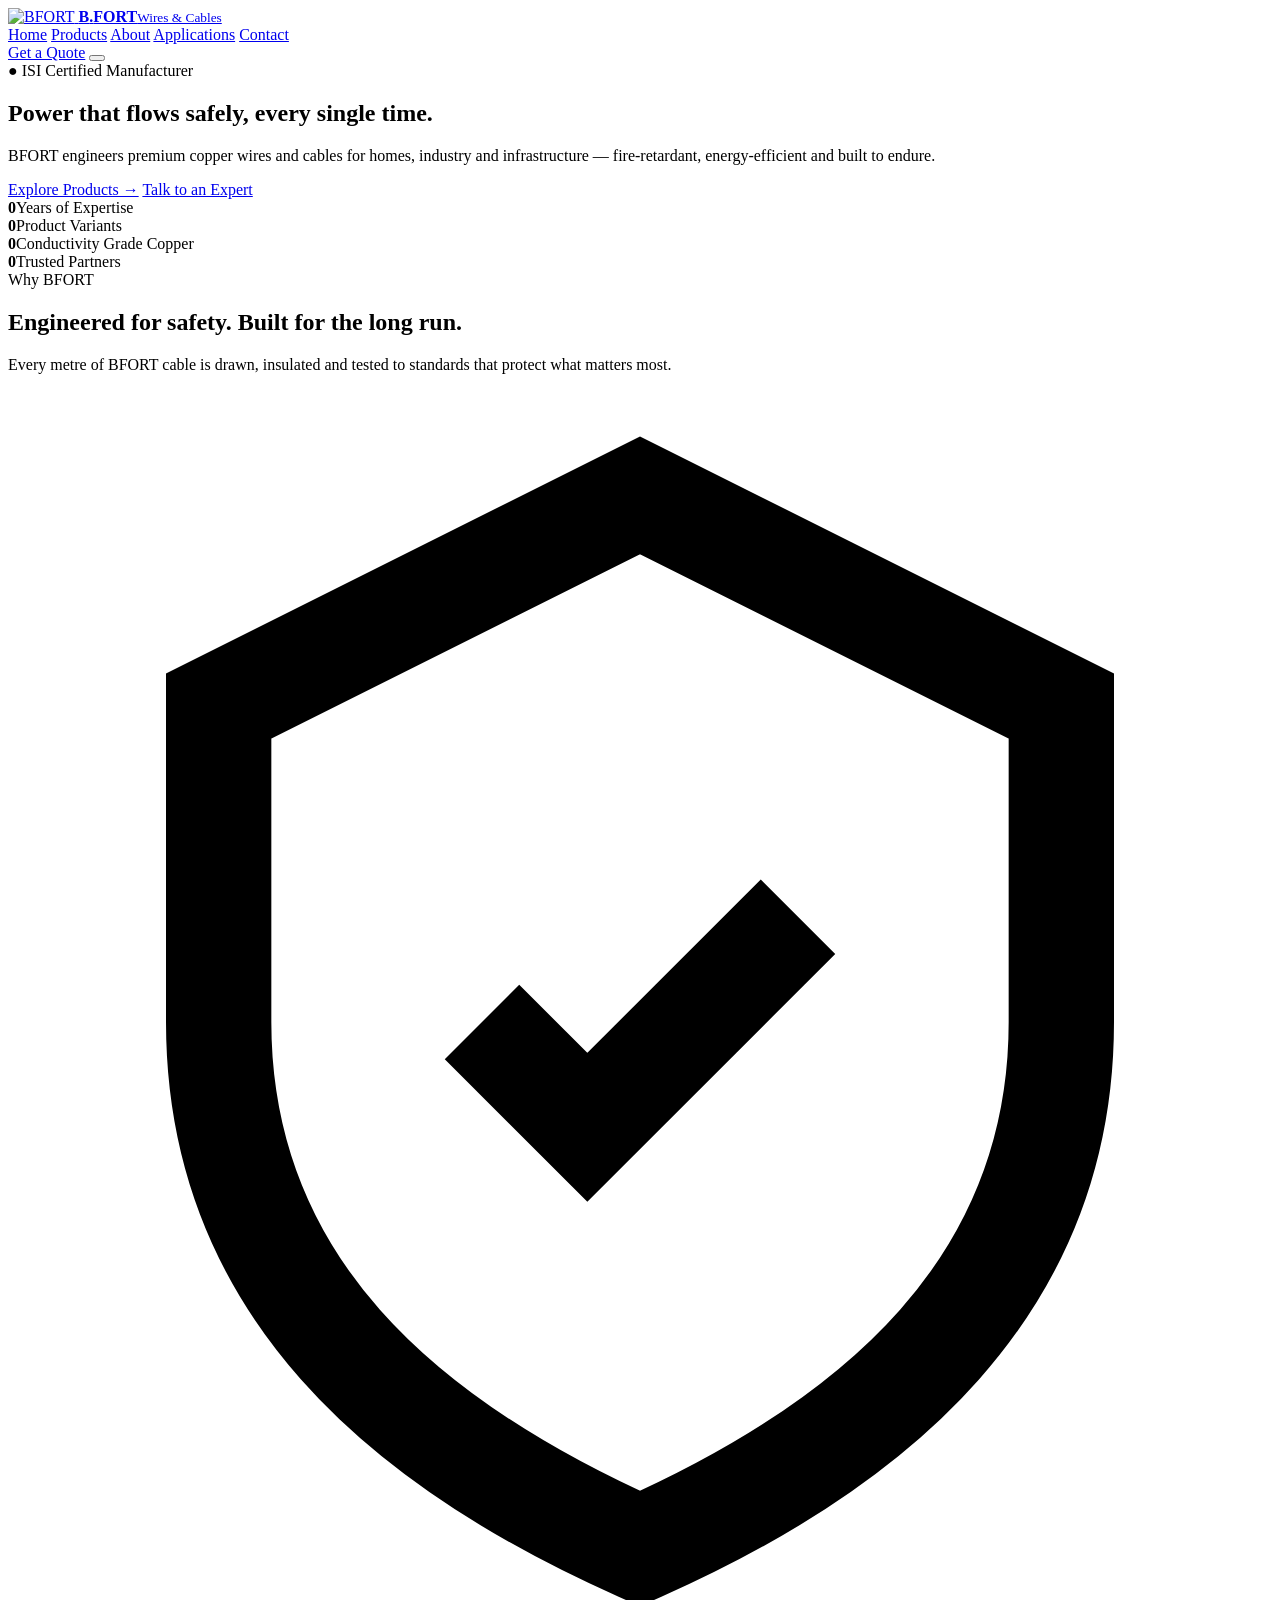
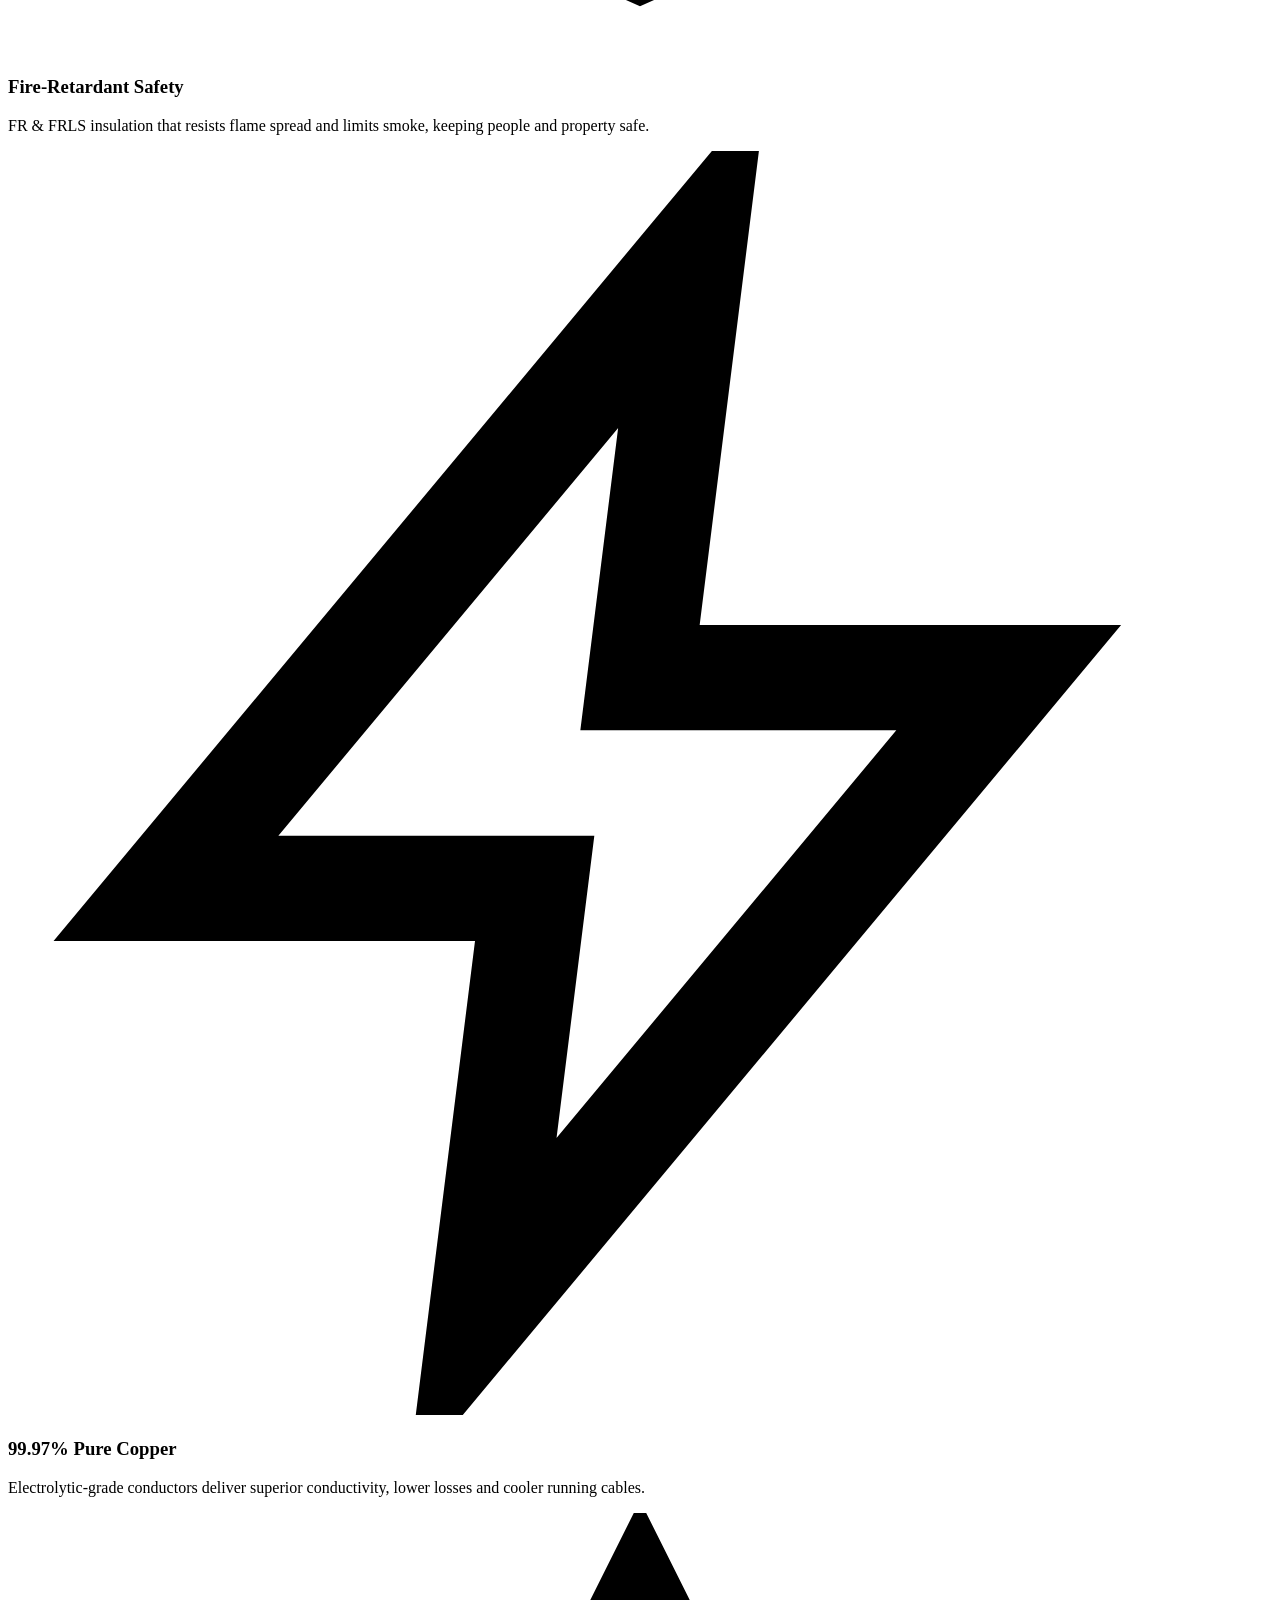
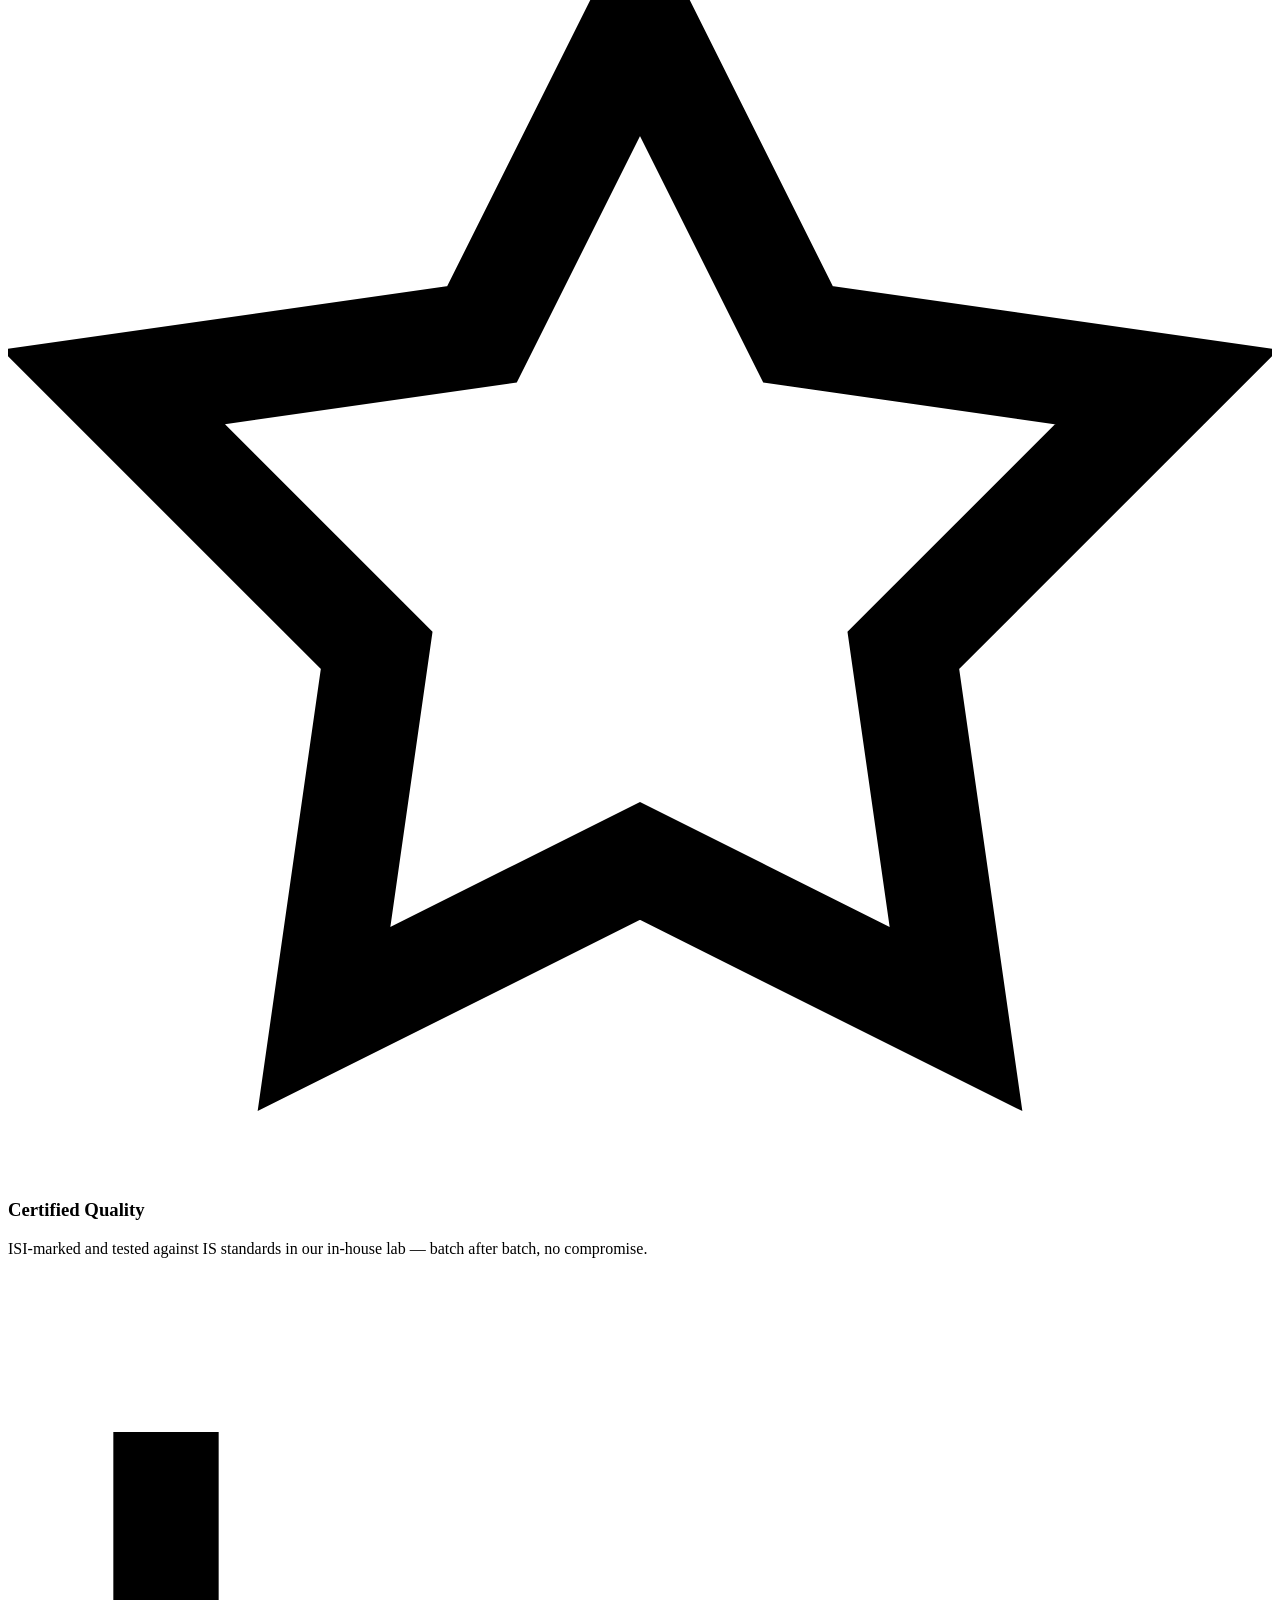
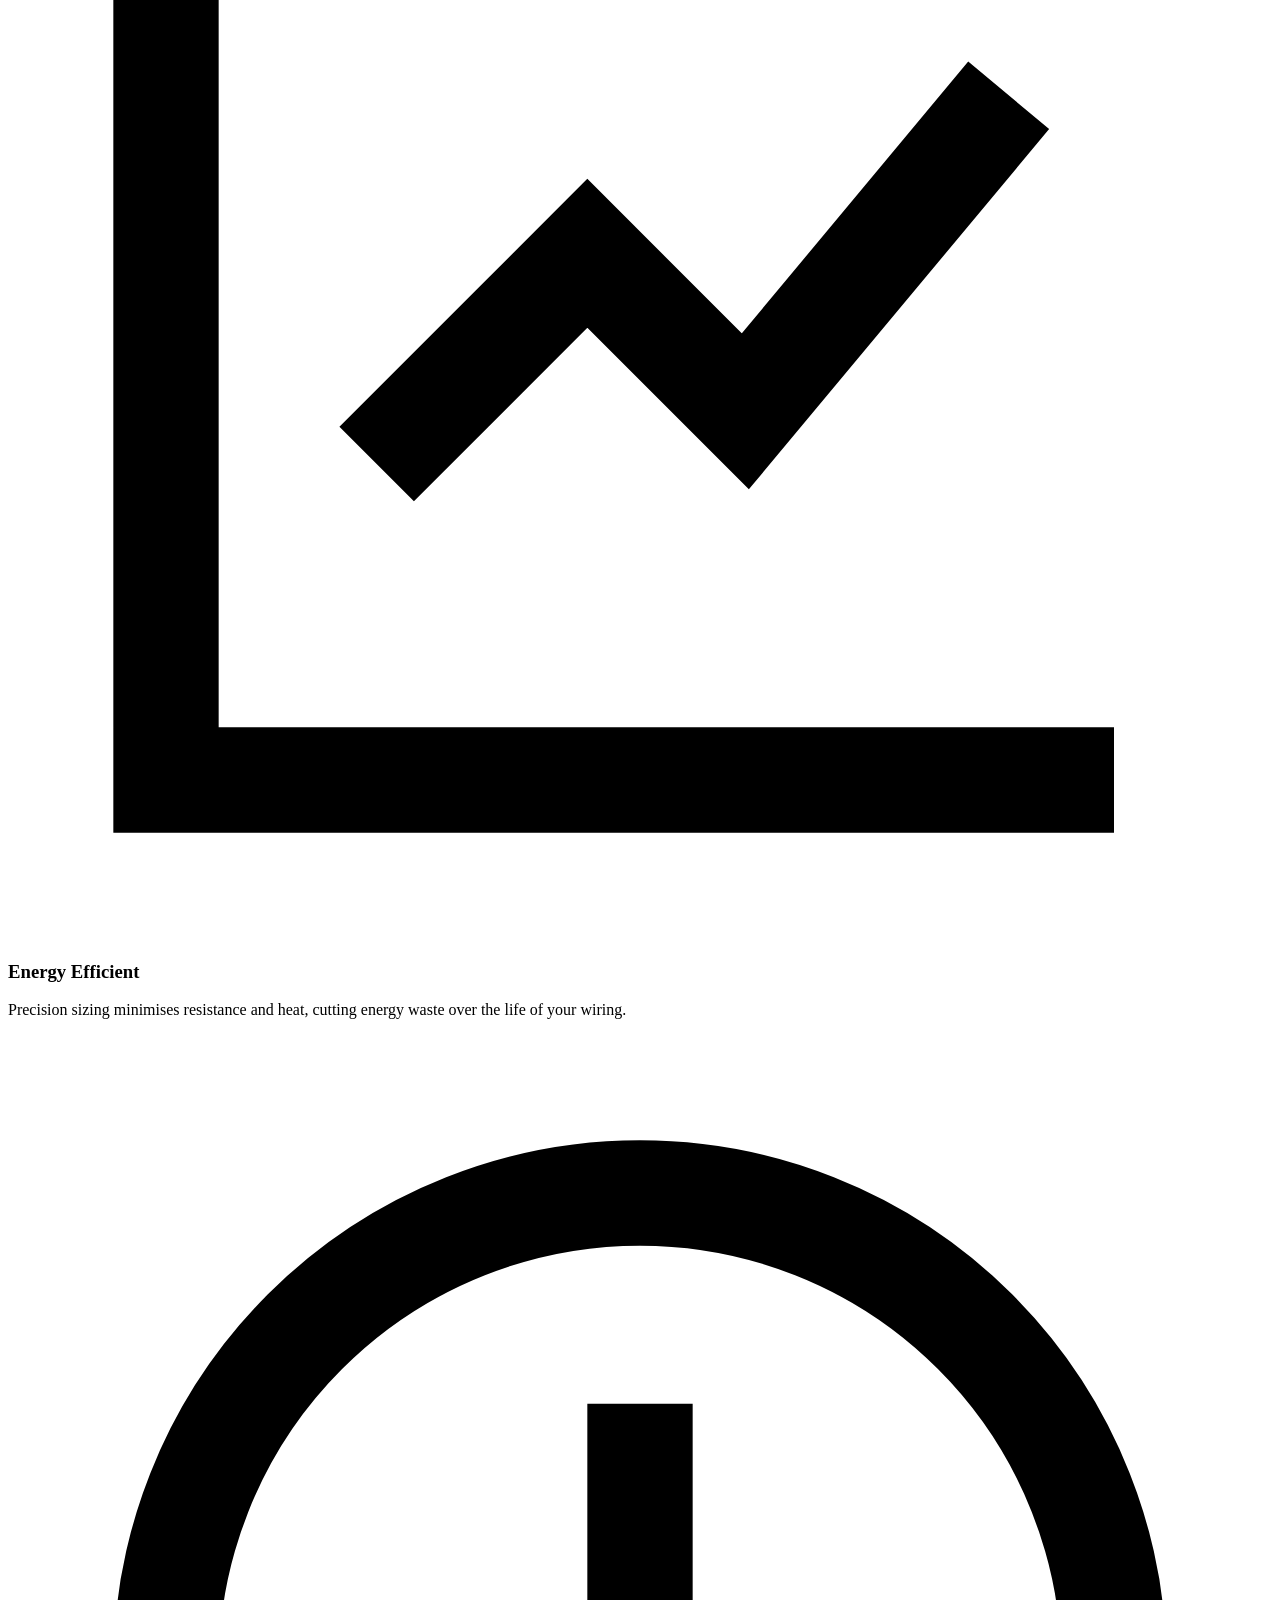
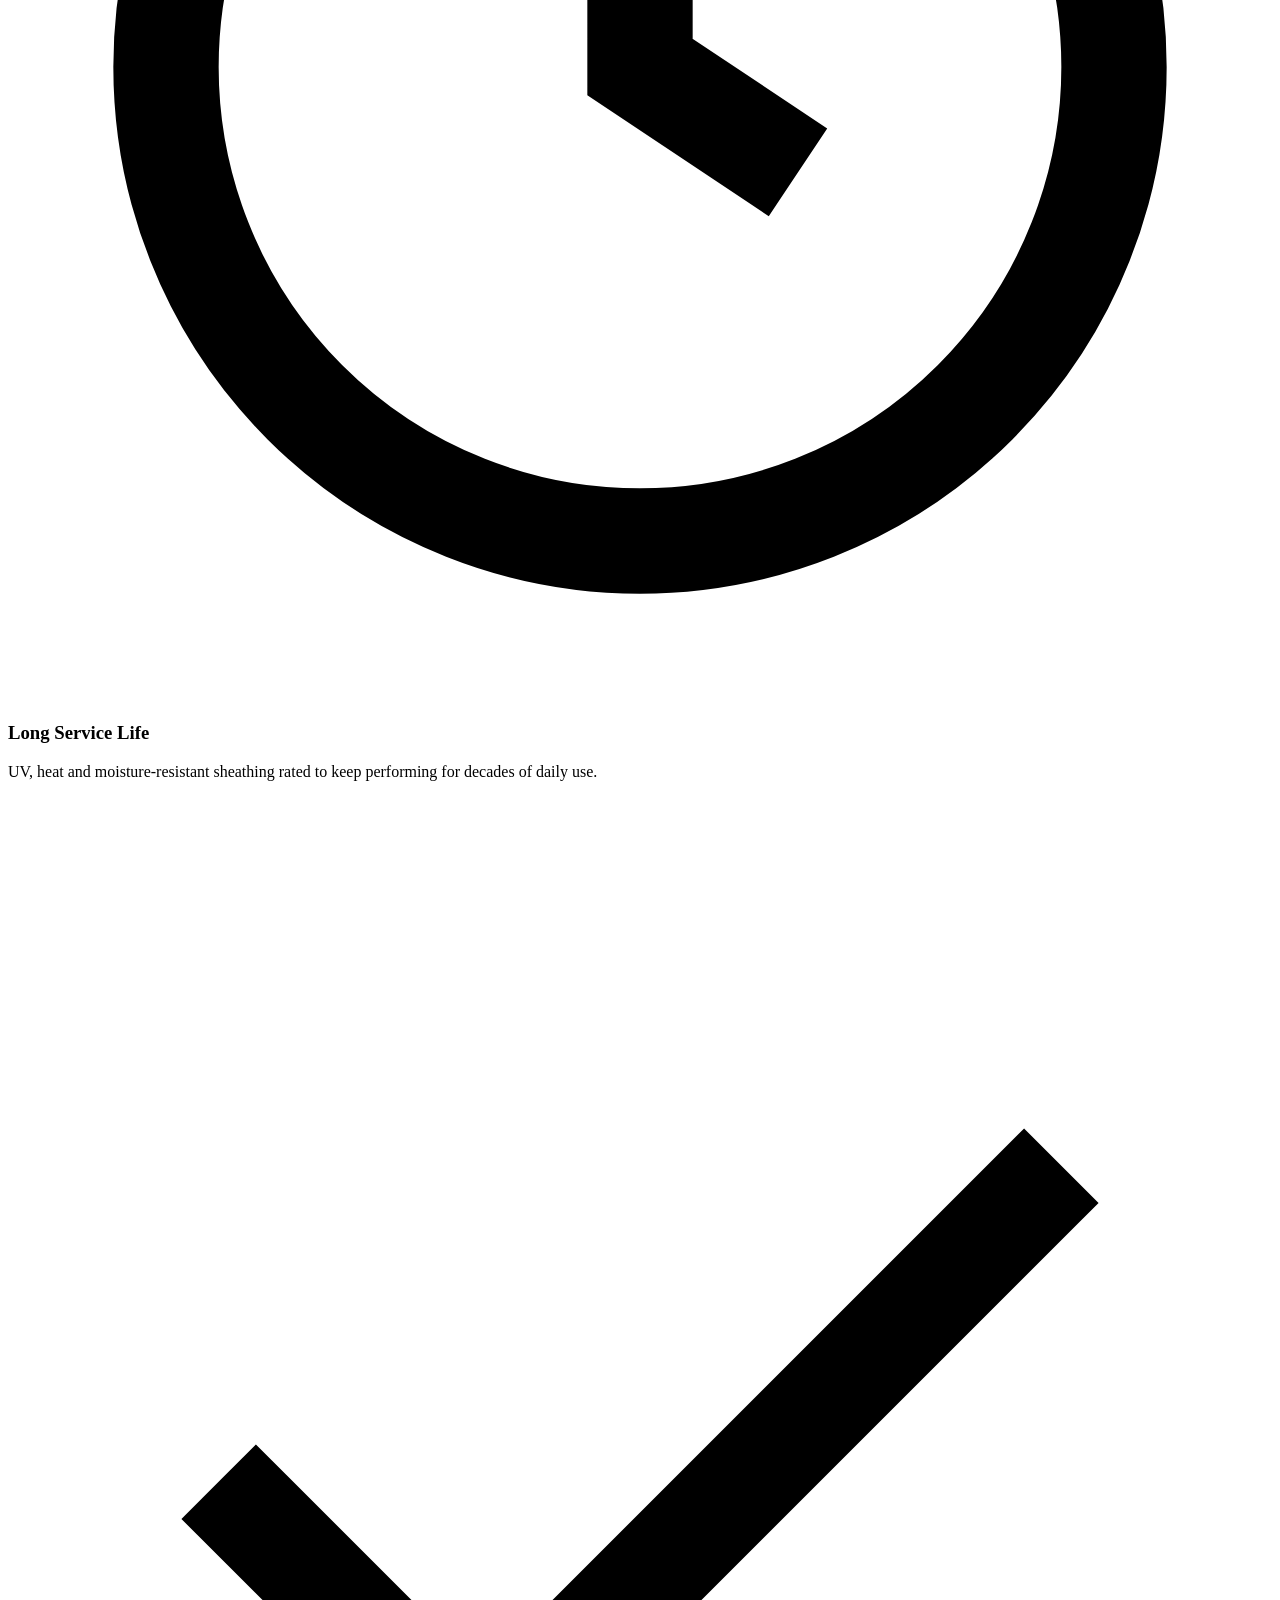
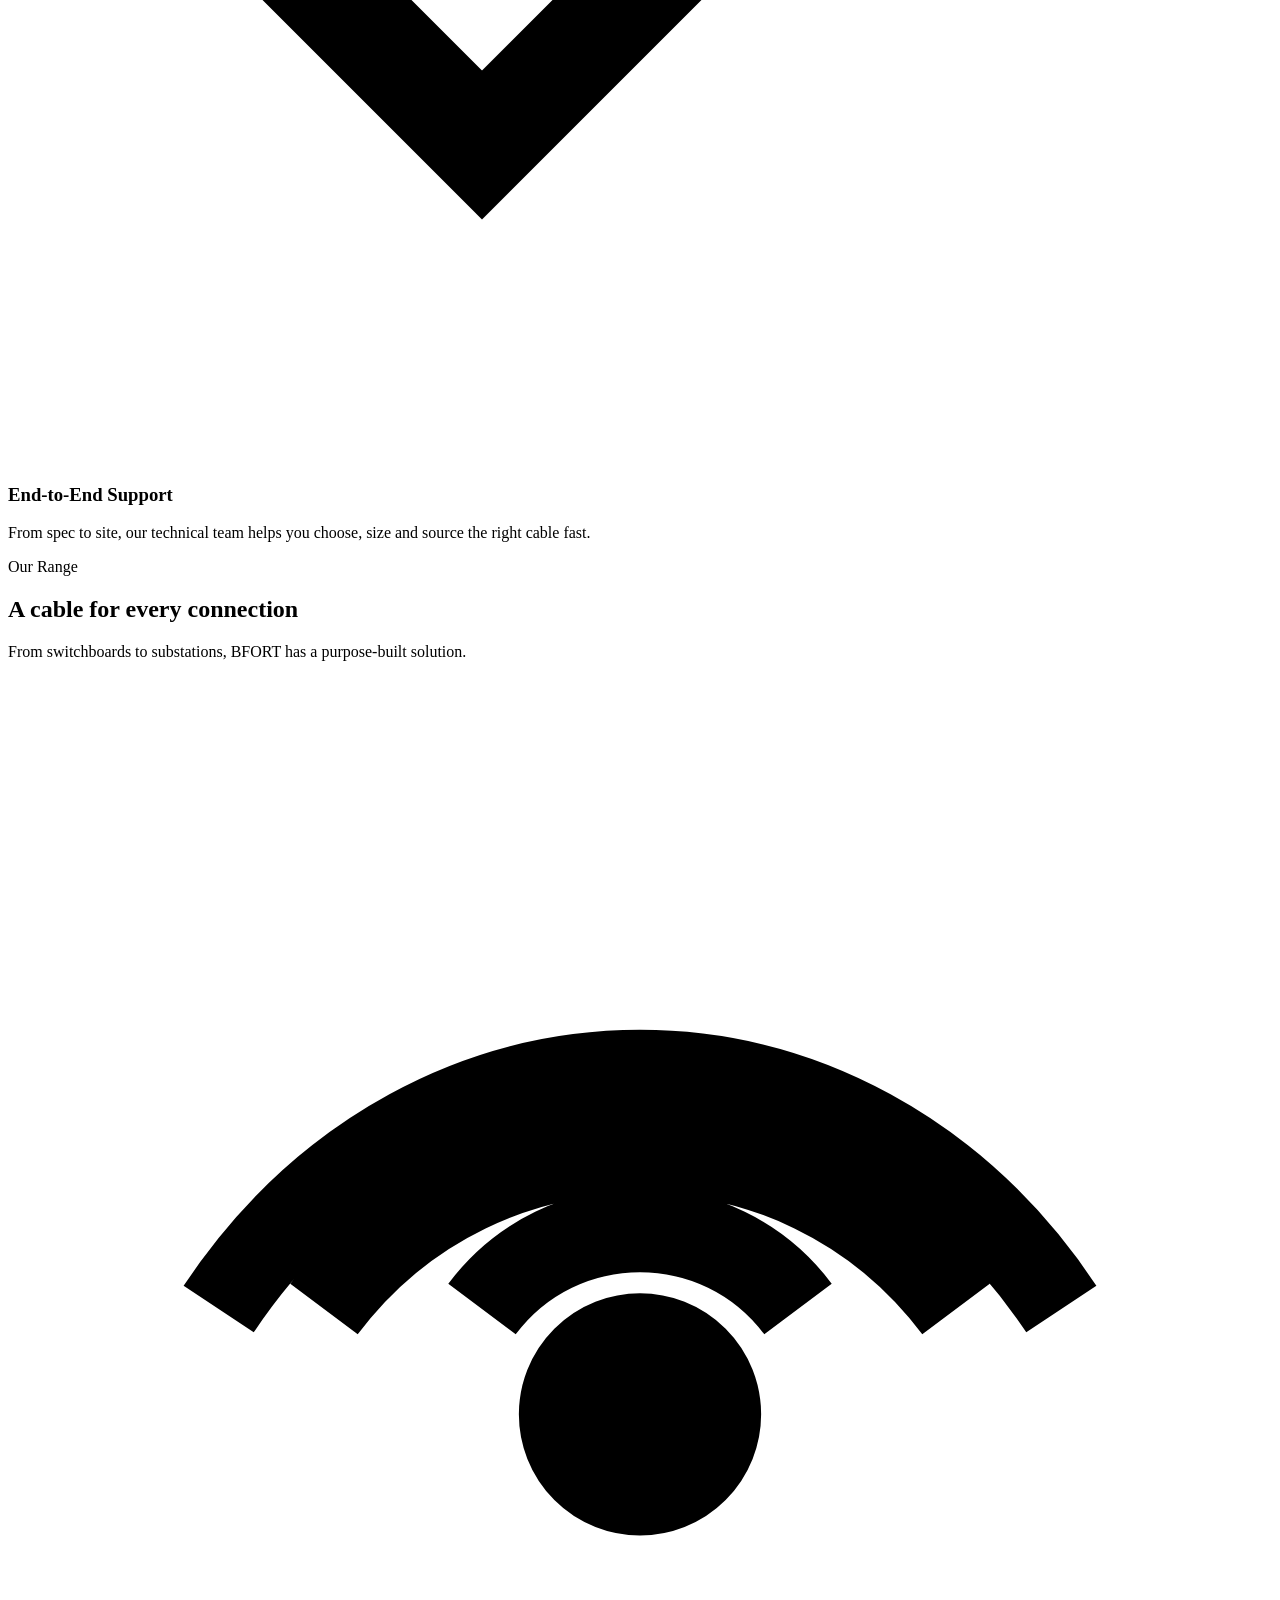
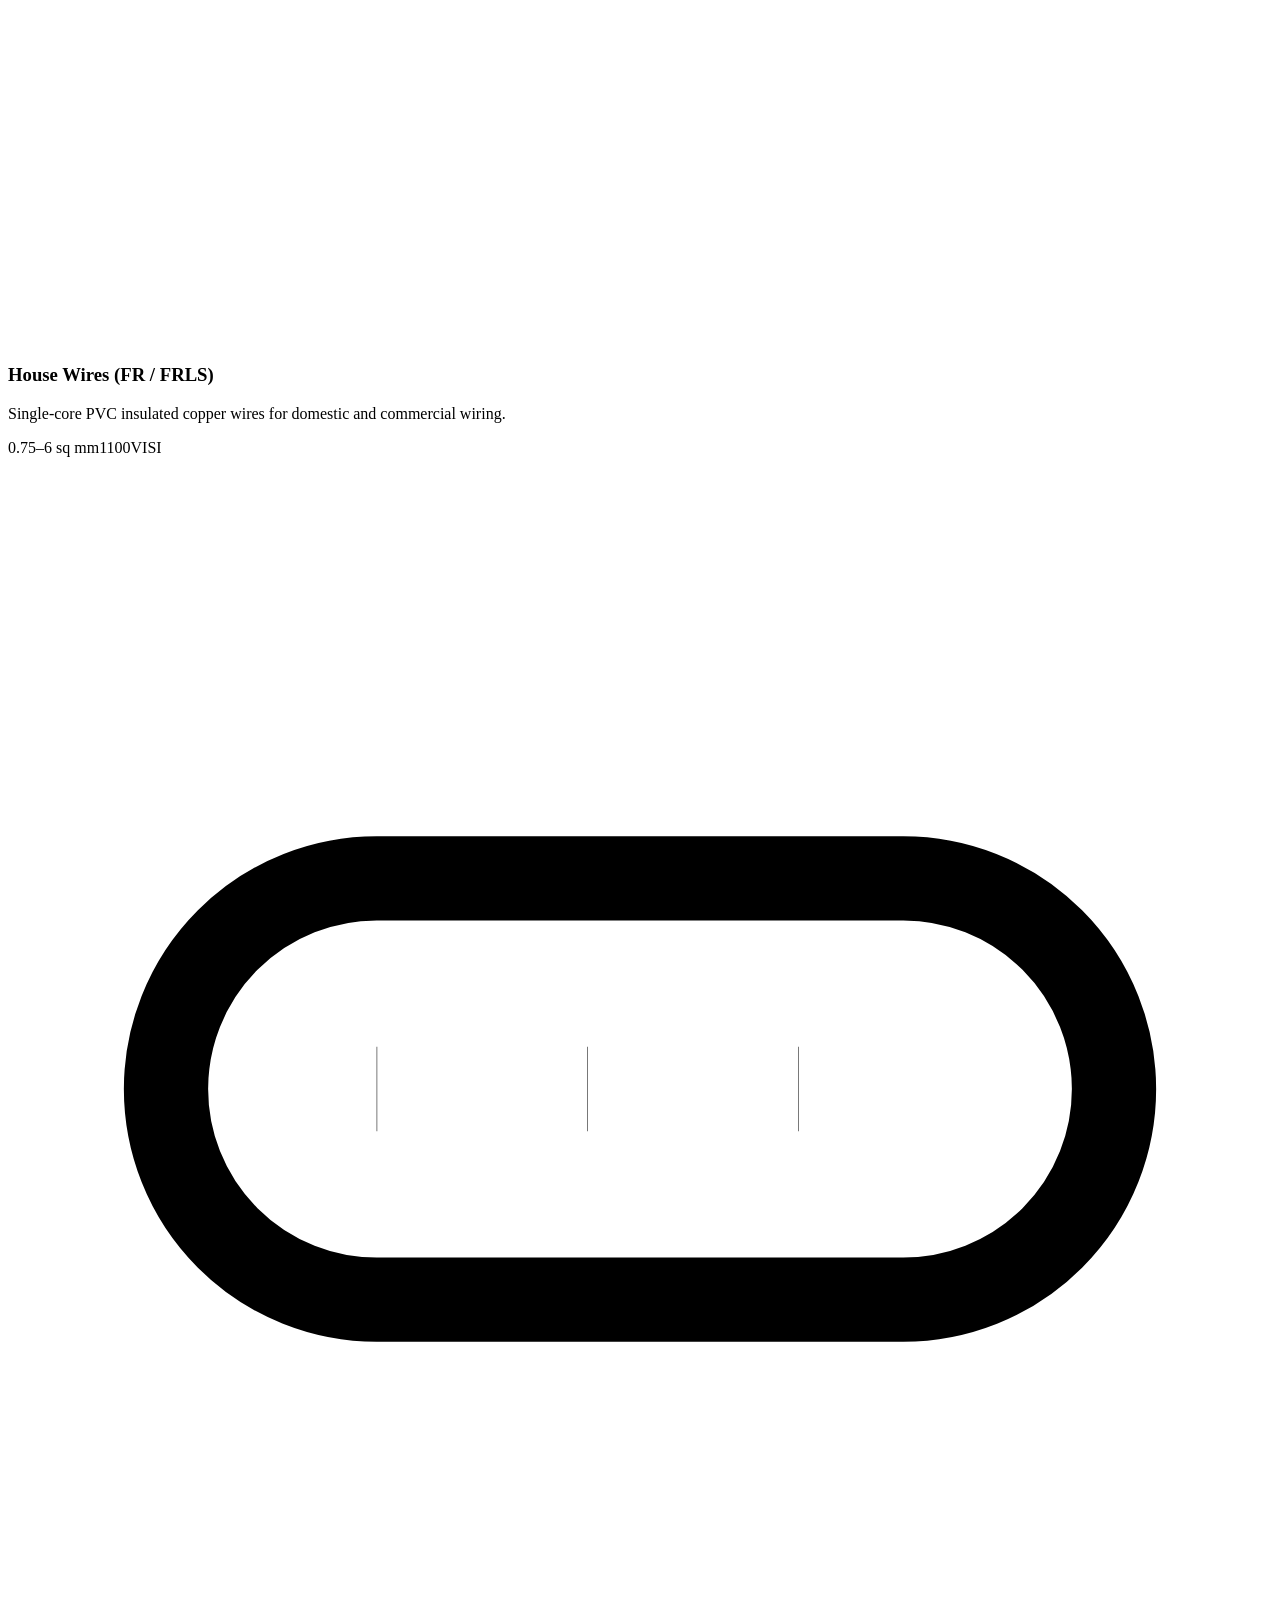
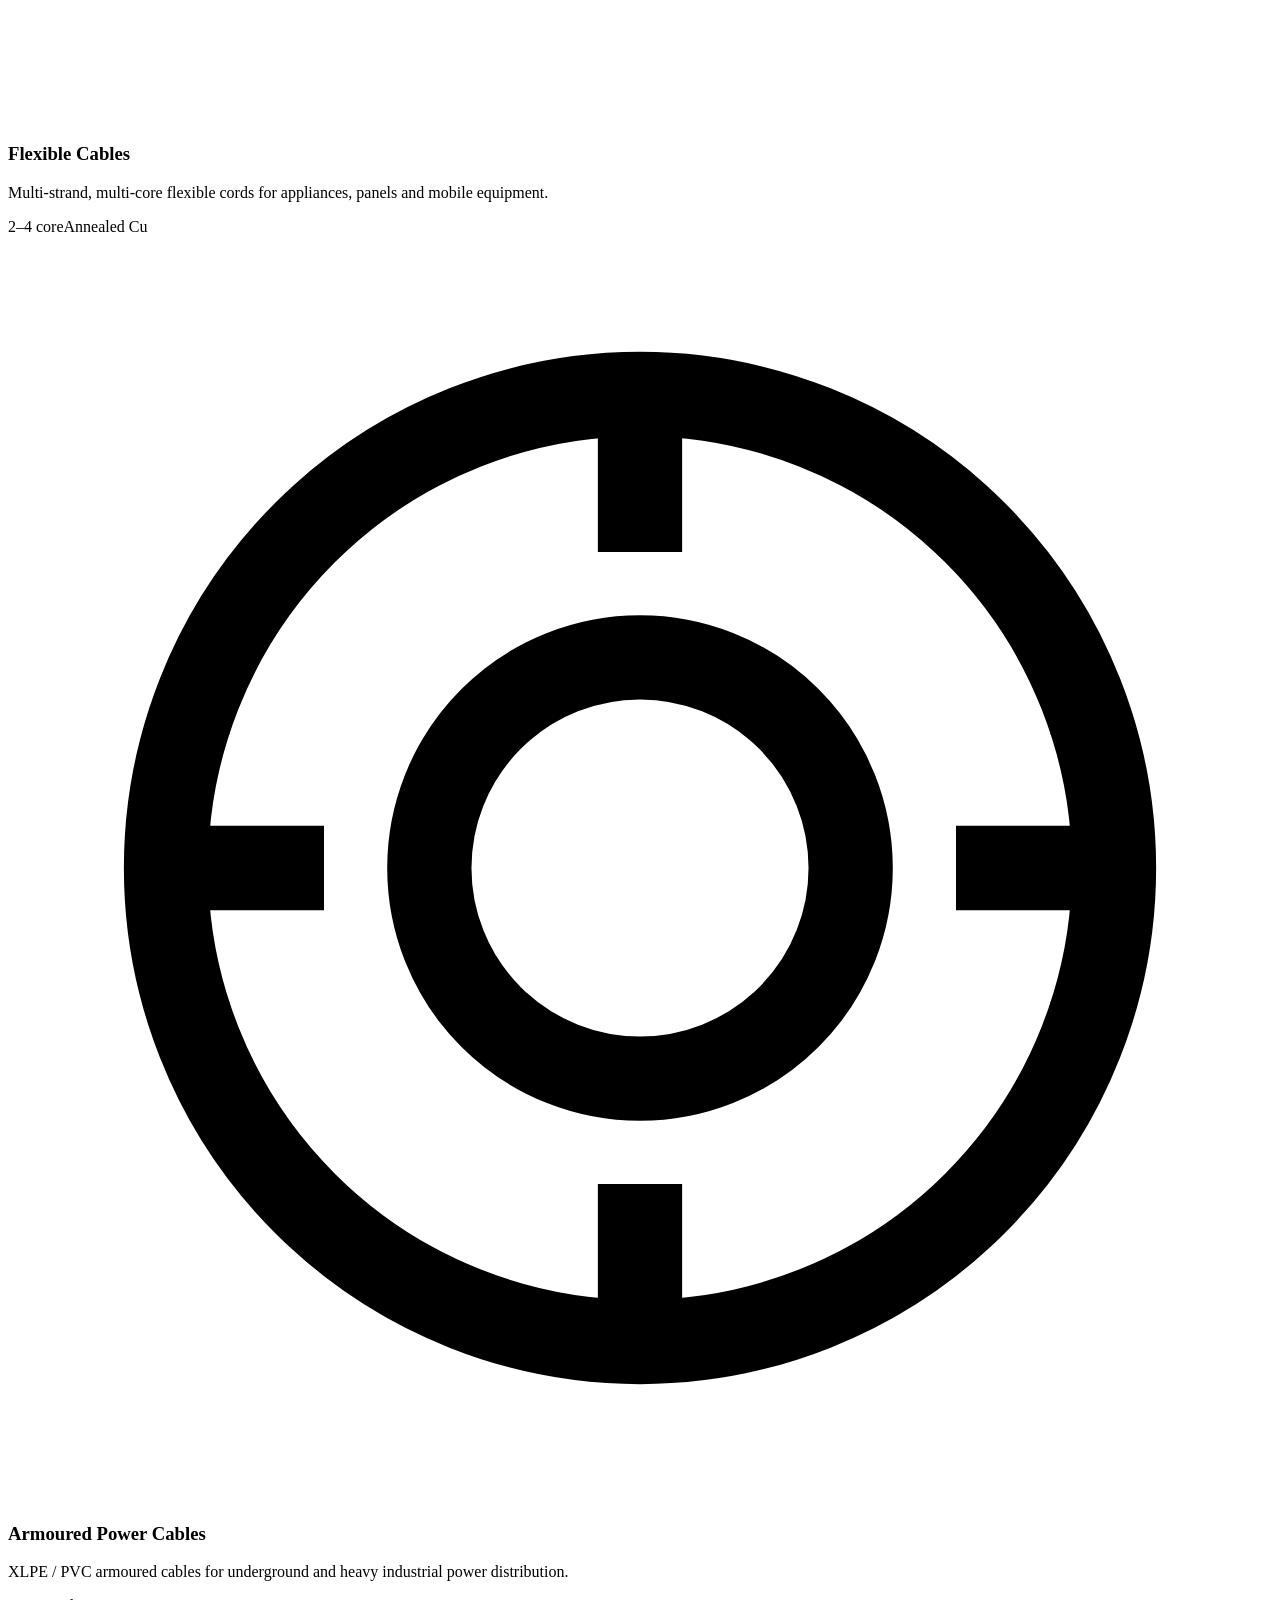
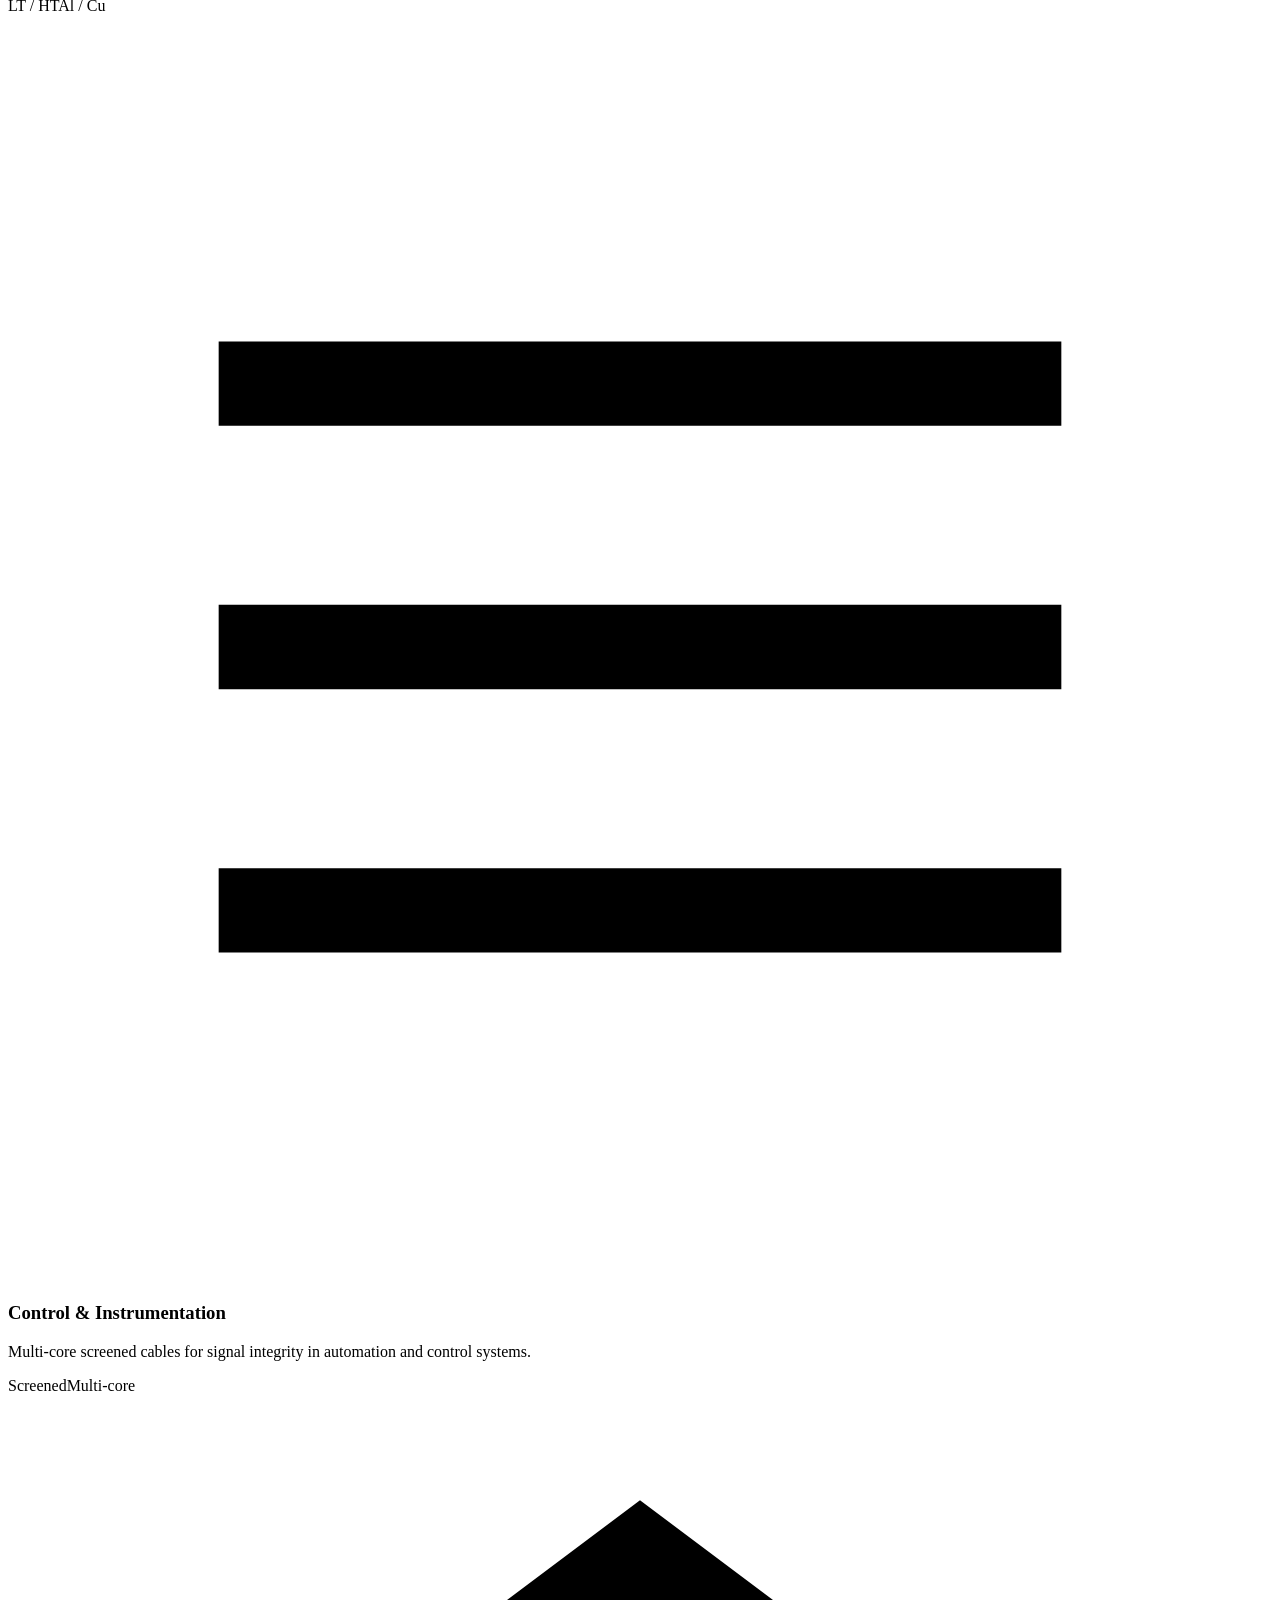
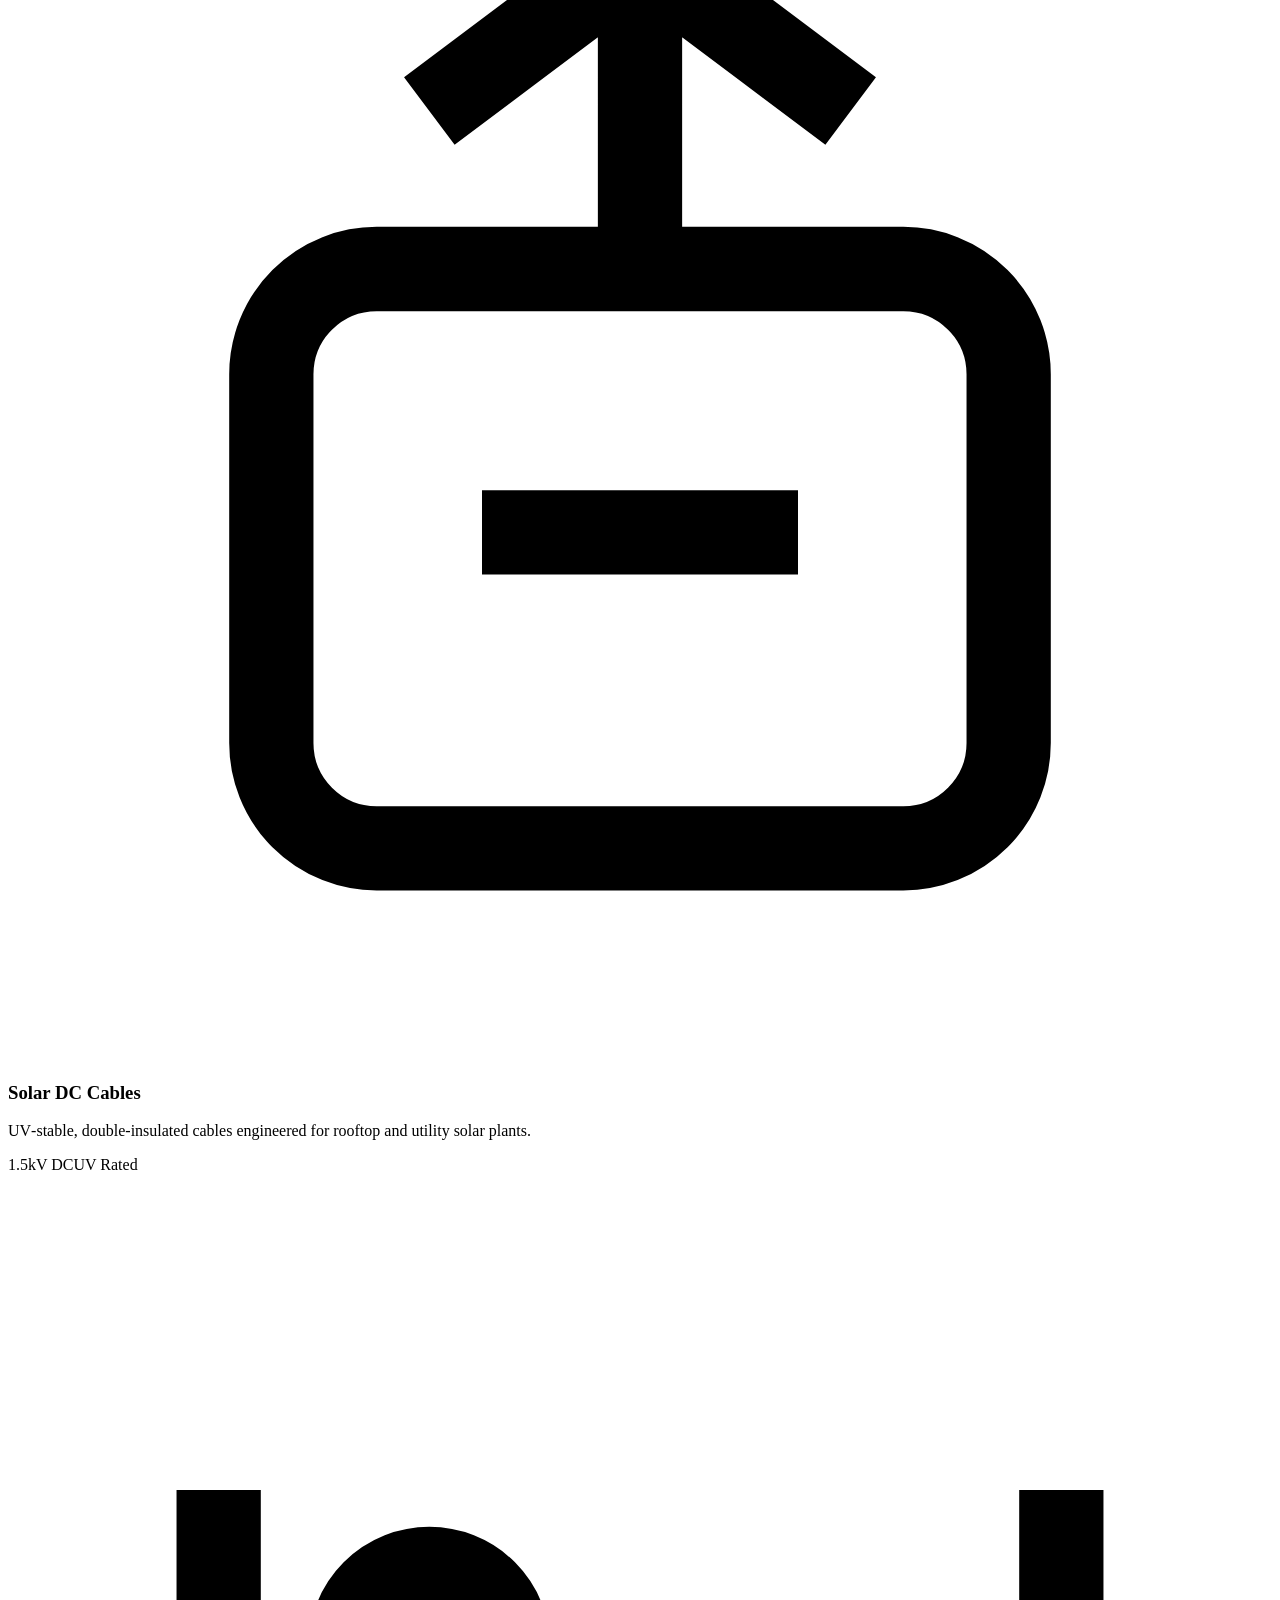
==== index.html @ 22d7be89 "Add files via upload" ====
<!DOCTYPE html>
<html lang="en">
<head>
<meta charset="UTF-8" />
<meta name="viewport" content="width=device-width, initial-scale=1.0" />
<title>BFORT Wires &amp; Cables — Power That You Can Trust</title>
<meta name="description" content="BFORT manufactures premium electrical wires and cables — house wiring, industrial cables, flexible cords and more. ISI-certified, fire-retardant and built to last." />
<link rel="icon" href="assets/logo.svg" type="image/svg+xml" />
<link rel="preconnect" href="https://fonts.googleapis.com" />
<link rel="preconnect" href="https://fonts.gstatic.com" crossorigin />
<link href="https://fonts.googleapis.com/css2?family=Inter:wght@400;500;600;700;800;900&display=swap" rel="stylesheet" />
<link rel="stylesheet" href="css/style.css" />
</head>
<body>

<!-- ===== Header ===== -->
<header class="header">
  <div class="container nav">
    <a class="brand" href="index.html" aria-label="BFORT home">
      <img class="brand__mark" src="assets/logo.svg" alt="BFORT" />
      <span class="brand__text"><b>B<span>.</span>FORT</b><small>Wires &amp; Cables</small></span>
    </a>
    <nav class="nav__links" aria-label="Primary">
      <a href="index.html" class="active">Home</a>
      <a href="products.html">Products</a>
      <a href="about.html">About</a>
      <a href="index.html#applications">Applications</a>
      <a href="contact.html">Contact</a>
    </nav>
    <div class="nav__cta">
      <a href="contact.html" class="btn btn--primary">Get a Quote</a>
      <button class="nav__toggle" aria-label="Menu" aria-expanded="false"><span></span><span></span><span></span></button>
    </div>
  </div>
</header>

<!-- ===== Hero ===== -->
<section class="hero">
  <div class="container hero__grid">
    <div class="hero__copy reveal">
      <span class="hero__badge">● ISI Certified Manufacturer</span>
      <h1>Power that flows <span>safely</span>, every single time.</h1>
      <p>BFORT engineers premium copper wires and cables for homes, industry and infrastructure — fire‑retardant, energy‑efficient and built to endure.</p>
      <div class="hero__actions">
        <a href="products.html" class="btn btn--primary">Explore Products →</a>
        <a href="contact.html" class="btn btn--ghost">Talk to an Expert</a>
      </div>
    </div>
    <div class="hero__art reveal" aria-hidden="true">
      <div class="spool"></div>
    </div>
  </div>
</section>

<!-- ===== Stats ===== -->
<section class="stats">
  <div class="container stats__grid">
    <div class="stat"><b data-count="30" data-suffix="+">0</b><span>Years of Expertise</span></div>
    <div class="stat"><b data-count="1200" data-suffix="+">0</b><span>Product Variants</span></div>
    <div class="stat"><b data-count="99.9" data-suffix="%">0</b><span>Conductivity Grade Copper</span></div>
    <div class="stat"><b data-count="5000" data-suffix="+">0</b><span>Trusted Partners</span></div>
  </div>
</section>

<!-- ===== Why BFORT ===== -->
<section class="section">
  <div class="container">
    <div class="section-head reveal">
      <span class="eyebrow">Why BFORT</span>
      <h2>Engineered for safety. Built for the long run.</h2>
      <p>Every metre of BFORT cable is drawn, insulated and tested to standards that protect what matters most.</p>
    </div>
    <div class="grid grid--3">
      <article class="card reveal">
        <div class="card__icon"><svg viewBox="0 0 24 24" fill="none" stroke="currentColor" stroke-width="2"><path d="M12 2l8 4v6c0 5-3.5 8-8 10-4.5-2-8-5-8-10V6l8-4z"/><path d="M9 12l2 2 4-4"/></svg></div>
        <h3>Fire‑Retardant Safety</h3>
        <p>FR &amp; FRLS insulation that resists flame spread and limits smoke, keeping people and property safe.</p>
      </article>
      <article class="card reveal">
        <div class="card__icon"><svg viewBox="0 0 24 24" fill="none" stroke="currentColor" stroke-width="2"><path d="M13 2L3 14h7l-1 8 10-12h-7l1-8z"/></svg></div>
        <h3>99.97% Pure Copper</h3>
        <p>Electrolytic‑grade conductors deliver superior conductivity, lower losses and cooler running cables.</p>
      </article>
      <article class="card reveal">
        <div class="card__icon"><svg viewBox="0 0 24 24" fill="none" stroke="currentColor" stroke-width="2"><path d="M12 2l3 6 7 1-5 5 1 7-6-3-6 3 1-7-5-5 7-1 3-6z"/></svg></div>
        <h3>Certified Quality</h3>
        <p>ISI‑marked and tested against IS standards in our in‑house lab — batch after batch, no compromise.</p>
      </article>
      <article class="card reveal">
        <div class="card__icon"><svg viewBox="0 0 24 24" fill="none" stroke="currentColor" stroke-width="2"><path d="M3 3v18h18"/><path d="M7 15l4-4 3 3 5-6"/></svg></div>
        <h3>Energy Efficient</h3>
        <p>Precision sizing minimises resistance and heat, cutting energy waste over the life of your wiring.</p>
      </article>
      <article class="card reveal">
        <div class="card__icon"><svg viewBox="0 0 24 24" fill="none" stroke="currentColor" stroke-width="2"><circle cx="12" cy="12" r="9"/><path d="M12 7v5l3 2"/></svg></div>
        <h3>Long Service Life</h3>
        <p>UV, heat and moisture‑resistant sheathing rated to keep performing for decades of daily use.</p>
      </article>
      <article class="card reveal">
        <div class="card__icon"><svg viewBox="0 0 24 24" fill="none" stroke="currentColor" stroke-width="2"><path d="M20 7L9 18l-5-5"/></svg></div>
        <h3>End‑to‑End Support</h3>
        <p>From spec to site, our technical team helps you choose, size and source the right cable fast.</p>
      </article>
    </div>
  </div>
</section>

<!-- ===== Products preview ===== -->
<section class="section section--soft" id="products">
  <div class="container">
    <div class="section-head reveal">
      <span class="eyebrow">Our Range</span>
      <h2>A cable for every connection</h2>
      <p>From switchboards to substations, BFORT has a purpose‑built solution.</p>
    </div>
    <div class="grid grid--3">
      <article class="product reveal">
        <div class="product__top p-red"><svg viewBox="0 0 24 24" fill="none" stroke="currentColor" stroke-width="1.6"><path d="M4 12c4-6 12-6 16 0M6 12c3-4 9-4 12 0M9 12c1.5-2 4.5-2 6 0"/><circle cx="12" cy="14" r="1.5" fill="currentColor"/></svg></div>
        <div class="product__body">
          <h3>House Wires (FR / FRLS)</h3>
          <p>Single‑core PVC insulated copper wires for domestic and commercial wiring.</p>
          <div class="product__tags"><span class="tag">0.75–6 sq mm</span><span class="tag">1100V</span><span class="tag">ISI</span></div>
        </div>
      </article>
      <article class="product reveal">
        <div class="product__top p-copper"><svg viewBox="0 0 24 24" fill="none" stroke="currentColor" stroke-width="1.6"><rect x="3" y="8" width="18" height="8" rx="4"/><path d="M7 12h.01M11 12h.01M15 12h.01"/></svg></div>
        <div class="product__body">
          <h3>Flexible Cables</h3>
          <p>Multi‑strand, multi‑core flexible cords for appliances, panels and mobile equipment.</p>
          <div class="product__tags"><span class="tag">2–4 core</span><span class="tag">Annealed Cu</span></div>
        </div>
      </article>
      <article class="product reveal">
        <div class="product__top p-slate"><svg viewBox="0 0 24 24" fill="none" stroke="currentColor" stroke-width="1.6"><circle cx="12" cy="12" r="9"/><circle cx="12" cy="12" r="4"/><path d="M12 3v3M12 18v3M3 12h3M18 12h3"/></svg></div>
        <div class="product__body">
          <h3>Armoured Power Cables</h3>
          <p>XLPE / PVC armoured cables for underground and heavy industrial power distribution.</p>
          <div class="product__tags"><span class="tag">LT / HT</span><span class="tag">Al / Cu</span></div>
        </div>
      </article>
      <article class="product reveal">
        <div class="product__top p-blue"><svg viewBox="0 0 24 24" fill="none" stroke="currentColor" stroke-width="1.6"><path d="M4 7h16M4 12h16M4 17h16"/></svg></div>
        <div class="product__body">
          <h3>Control &amp; Instrumentation</h3>
          <p>Multi‑core screened cables for signal integrity in automation and control systems.</p>
          <div class="product__tags"><span class="tag">Screened</span><span class="tag">Multi‑core</span></div>
        </div>
      </article>
      <article class="product reveal">
        <div class="product__top p-green"><svg viewBox="0 0 24 24" fill="none" stroke="currentColor" stroke-width="1.6"><path d="M12 3v6M8 6l4-3 4 3"/><rect x="5" y="9" width="14" height="11" rx="2"/><path d="M9 14h6"/></svg></div>
        <div class="product__body">
          <h3>Solar DC Cables</h3>
          <p>UV‑stable, double‑insulated cables engineered for rooftop and utility solar plants.</p>
          <div class="product__tags"><span class="tag">1.5kV DC</span><span class="tag">UV Rated</span></div>
        </div>
      </article>
      <article class="product reveal">
        <div class="product__top p-amber"><svg viewBox="0 0 24 24" fill="none" stroke="currentColor" stroke-width="1.6"><path d="M4 18V6M20 18V6M4 12h16"/><circle cx="8" cy="9" r="1.5"/><circle cx="16" cy="15" r="1.5"/></svg></div>
        <div class="product__body">
          <h3>Coaxial &amp; LAN</h3>
          <p>Communication cables for CCTV, broadband and structured networking installations.</p>
          <div class="product__tags"><span class="tag">CAT6</span><span class="tag">RG‑6</span></div>
        </div>
      </article>
    </div>
    <div style="text-align:center;margin-top:44px" class="reveal">
      <a href="products.html" class="btn btn--dark">View Full Catalogue →</a>
    </div>
  </div>
</section>

<!-- ===== About split ===== -->
<section class="section">
  <div class="container split">
    <div class="split__media reveal" aria-hidden="true">
      <div class="wires">
        <i style="background:linear-gradient(#d21f26,#8f1015)"></i>
        <i style="background:linear-gradient(#111,#333)"></i>
        <i style="background:linear-gradient(#2b6cb0,#1a3a63)"></i>
        <i style="background:linear-gradient(#2f855a,#1c4d36)"></i>
        <i style="background:linear-gradient(#c98a1a,#8a5a10)"></i>
      </div>
    </div>
    <div class="reveal">
      <span class="eyebrow">Who We Are</span>
      <h2 style="font-size:clamp(1.8rem,3.4vw,2.6rem)">Three decades of keeping India connected</h2>
      <p class="lead" style="margin-top:16px">BFORT began with a simple belief: electricity should be safe by design. Today our fully‑integrated plant draws, insulates and tests every cable under one roof — so quality is never left to chance.</p>
      <ul class="checklist">
        <li><svg viewBox="0 0 24 24" fill="none" stroke="currentColor" stroke-width="2.5"><path d="M20 6L9 17l-5-5"/></svg><span><b>In‑house testing lab</b> validating every batch against IS specifications.</span></li>
        <li><svg viewBox="0 0 24 24" fill="none" stroke="currentColor" stroke-width="2.5"><path d="M20 6L9 17l-5-5"/></svg><span><b>Automated drawing lines</b> for consistent conductor diameter and purity.</span></li>
        <li><svg viewBox="0 0 24 24" fill="none" stroke="currentColor" stroke-width="2.5"><path d="M20 6L9 17l-5-5"/></svg><span><b>Pan‑India distribution</b> with a network of trusted dealers and partners.</span></li>
      </ul>
      <div style="margin-top:30px"><a href="about.html" class="btn btn--outline">More about us →</a></div>
    </div>
  </div>
</section>

<!-- ===== Applications ===== -->
<section class="section section--soft" id="applications">
  <div class="container">
    <div class="section-head reveal">
      <span class="eyebrow">Where We Power</span>
      <h2>Trusted across every sector</h2>
    </div>
    <div class="apps">
      <div class="app reveal"><div class="app__ic"><svg viewBox="0 0 24 24" fill="none" stroke="currentColor" stroke-width="1.8"><path d="M3 11l9-8 9 8"/><path d="M5 10v10h14V10"/><path d="M10 20v-6h4v6"/></svg></div><div><b>Residential</b><span>Homes, apartments &amp; villas</span></div></div>
      <div class="app reveal"><div class="app__ic"><svg viewBox="0 0 24 24" fill="none" stroke="currentColor" stroke-width="1.8"><rect x="4" y="3" width="16" height="18"/><path d="M8 7h.01M12 7h.01M16 7h.01M8 11h.01M12 11h.01M16 11h.01"/></svg></div><div><b>Commercial</b><span>Offices, malls &amp; hotels</span></div></div>
      <div class="app reveal"><div class="app__ic"><svg viewBox="0 0 24 24" fill="none" stroke="currentColor" stroke-width="1.8"><path d="M2 20h20M4 20V9l6-3v14M14 20V4l6 3v13"/></svg></div><div><b>Industrial</b><span>Factories &amp; plants</span></div></div>
      <div class="app reveal"><div class="app__ic"><svg viewBox="0 0 24 24" fill="none" stroke="currentColor" stroke-width="1.8"><circle cx="12" cy="12" r="4"/><path d="M12 2v3M12 19v3M2 12h3M19 12h3M5 5l2 2M17 17l2 2M19 5l-2 2M7 17l-2 2"/></svg></div><div><b>Solar &amp; Renewables</b><span>Rooftop &amp; utility solar</span></div></div>
      <div class="app reveal"><div class="app__ic"><svg viewBox="0 0 24 24" fill="none" stroke="currentColor" stroke-width="1.8"><path d="M3 21V7l9-4 9 4v14"/><path d="M9 21v-6h6v6"/></svg></div><div><b>Infrastructure</b><span>Metro, roads &amp; airports</span></div></div>
      <div class="app reveal"><div class="app__ic"><svg viewBox="0 0 24 24" fill="none" stroke="currentColor" stroke-width="1.8"><path d="M4 4h16v12H4z"/><path d="M2 20h20M8 8l3 3 5-5"/></svg></div><div><b>IT &amp; Networking</b><span>Data centres &amp; campuses</span></div></div>
    </div>
  </div>
</section>

<!-- ===== Certifications ===== -->
<section class="section section--dark">
  <div class="container">
    <div class="section-head reveal">
      <span class="eyebrow">Standards &amp; Compliance</span>
      <h2>Certified to the standards that count</h2>
      <p style="color:#9aa3b2">Independently verified quality you can specify with confidence.</p>
    </div>
    <div class="certs reveal">
      <div class="cert"><svg viewBox="0 0 24 24" fill="none" stroke="currentColor" stroke-width="2"><path d="M12 2l8 4v6c0 5-3.5 8-8 10-4.5-2-8-5-8-10V6l8-4z"/></svg><b>ISI Marked</b></div>
      <div class="cert"><svg viewBox="0 0 24 24" fill="none" stroke="currentColor" stroke-width="2"><circle cx="12" cy="12" r="9"/><path d="M8 12l3 3 5-6"/></svg><b>ISO 9001:2015</b></div>
      <div class="cert"><svg viewBox="0 0 24 24" fill="none" stroke="currentColor" stroke-width="2"><path d="M12 3l3 6 7 1-5 5 1 7-6-3-6 3 1-7-5-5 7-1 3-6z"/></svg><b>RoHS Compliant</b></div>
      <div class="cert"><svg viewBox="0 0 24 24" fill="none" stroke="currentColor" stroke-width="2"><rect x="4" y="4" width="16" height="16" rx="3"/><path d="M9 12l2 2 4-4"/></svg><b>BIS Certified</b></div>
      <div class="cert"><svg viewBox="0 0 24 24" fill="none" stroke="currentColor" stroke-width="2"><path d="M12 2v20M2 12h20"/></svg><b>CE Tested</b></div>
    </div>
  </div>
</section>

<!-- ===== CTA ===== -->
<section class="section">
  <div class="container">
    <div class="cta reveal">
      <h2>Ready to wire your next project with confidence?</h2>
      <p>Get technical specs, bulk pricing and dealer details from our team.</p>
      <a href="contact.html" class="btn" style="background:#fff;color:var(--red)">Request a Quote →</a>
    </div>
  </div>
</section>

<!-- ===== Footer ===== -->
<footer class="footer">
  <div class="container">
    <div class="footer__grid">
      <div class="footer__brand">
        <a class="brand" href="index.html">
          <img class="brand__mark" src="assets/logo.svg" alt="BFORT" />
          <span class="brand__text"><b>B<span>.</span>FORT</b><small>Wires &amp; Cables</small></span>
        </a>
        <p>Premium electrical wires and cables engineered for safety, efficiency and a lifetime of reliable power.</p>
        <div class="social">
          <a href="#" aria-label="Facebook"><svg viewBox="0 0 24 24" fill="currentColor"><path d="M13 22v-8h3l1-4h-4V8c0-1 .3-2 2-2h2V2.2C18.4 2.1 17 2 15.6 2 12.8 2 11 3.7 11 6.7V10H8v4h3v8z"/></svg></a>
          <a href="#" aria-label="LinkedIn"><svg viewBox="0 0 24 24" fill="currentColor"><path d="M6.94 5A2 2 0 116.94 1a2 2 0 010 4zM5 8h4v12H5zM12 8h3.8v1.7h.05c.53-1 1.83-2 3.75-2 4 0 4.4 2.6 4.4 6V20h-4v-5c0-1.2 0-2.7-1.7-2.7s-1.9 1.3-1.9 2.6V20h-4z"/></svg></a>
          <a href="#" aria-label="Instagram"><svg viewBox="0 0 24 24" fill="none" stroke="currentColor" stroke-width="2"><rect x="3" y="3" width="18" height="18" rx="5"/><circle cx="12" cy="12" r="4"/><circle cx="17.5" cy="6.5" r="1" fill="currentColor" stroke="none"/></svg></a>
        </div>
      </div>
      <div>
        <h4>Products</h4>
        <a href="products.html">House Wires</a>
        <a href="products.html">Flexible Cables</a>
        <a href="products.html">Armoured Cables</a>
        <a href="products.html">Solar DC Cables</a>
        <a href="products.html">Coaxial &amp; LAN</a>
      </div>
      <div>
        <h4>Company</h4>
        <a href="about.html">About Us</a>
        <a href="index.html#applications">Applications</a>
        <a href="index.html#products">Quality</a>
        <a href="contact.html">Contact</a>
      </div>
      <div>
        <h4>Get in Touch</h4>
        <a href="tel:+911800123456">+91 1800 123 456</a>
        <a href="mailto:sales@bfort.com">sales@bfort.com</a>
        <a href="contact.html">Plot 24, Industrial Area,<br/>New Delhi, India</a>
      </div>
    </div>
    <div class="footer__bottom">
      <span>© <span id="year">2026</span> BFORT Wires &amp; Cables. All rights reserved.</span>
      <span>Made with precision • ISI Certified Manufacturer</span>
    </div>
  </div>
</footer>

<script src="js/main.js"></script>
</body>
</html>
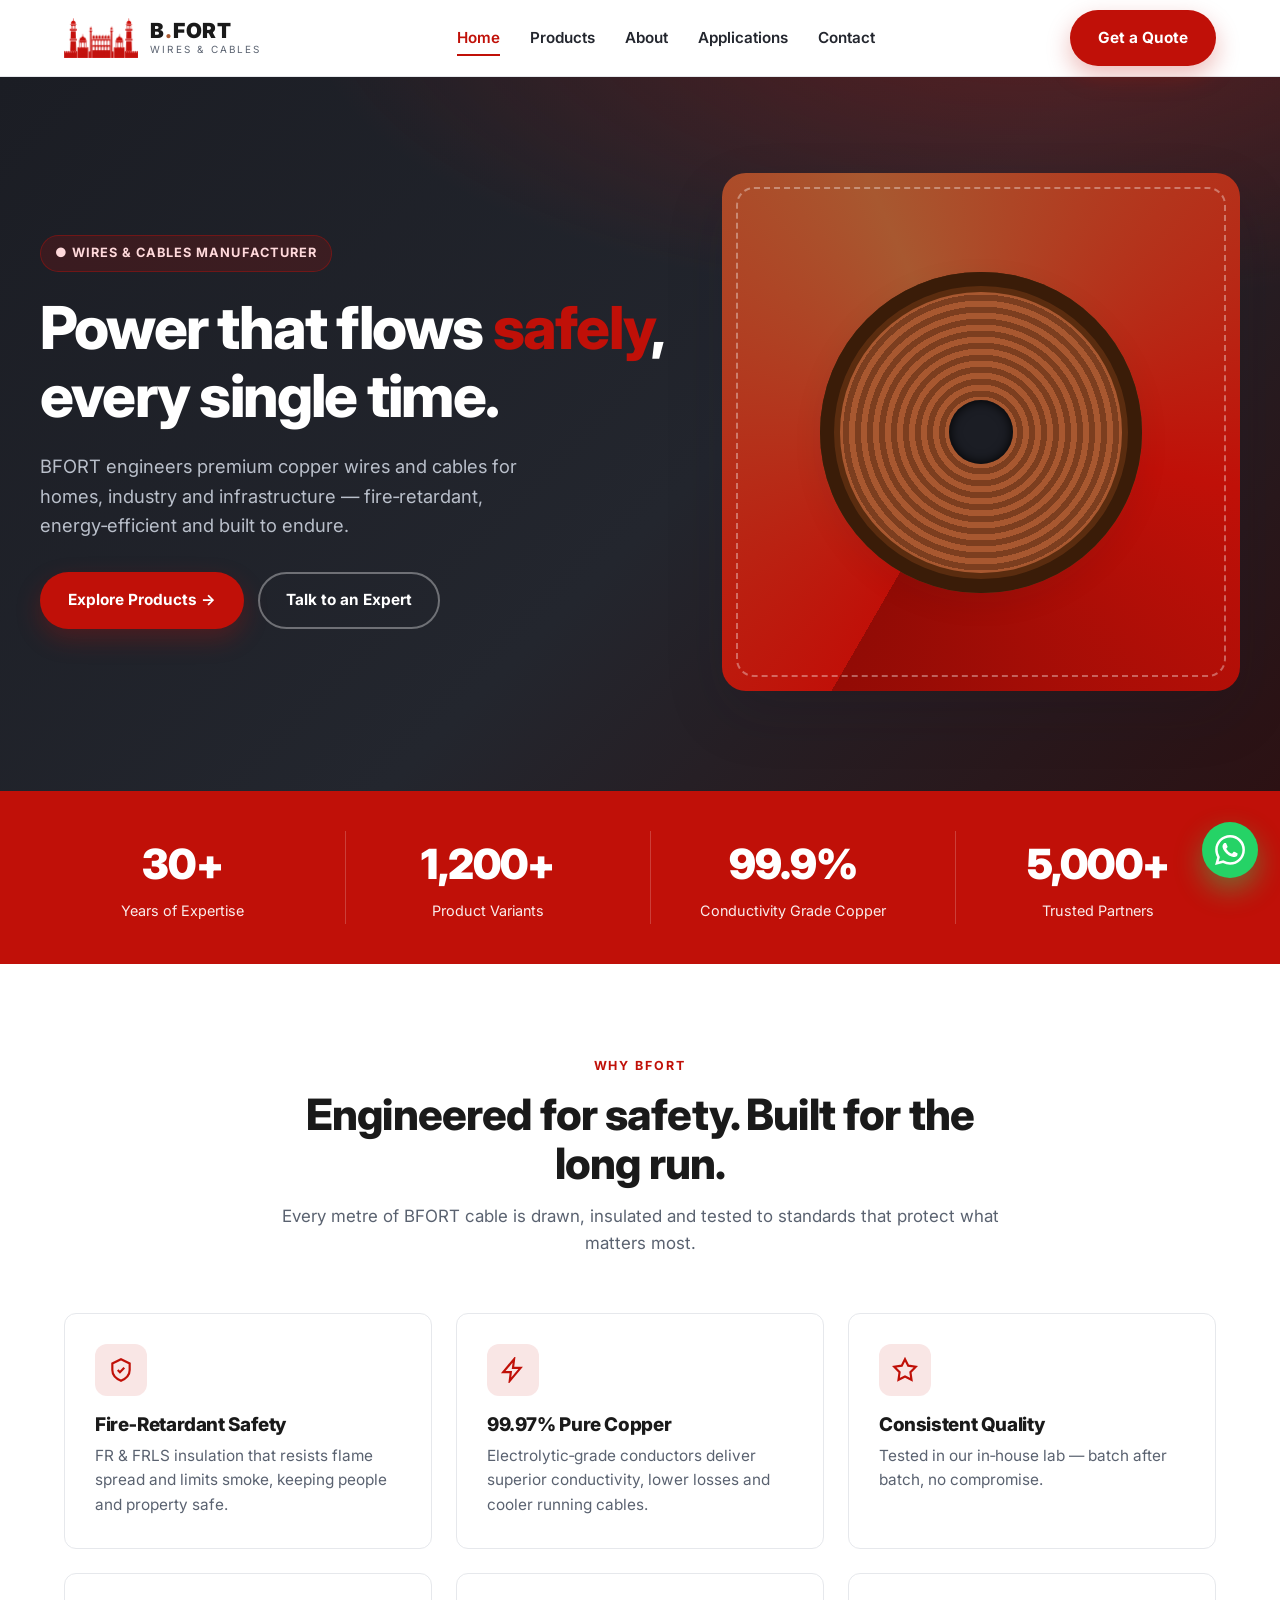
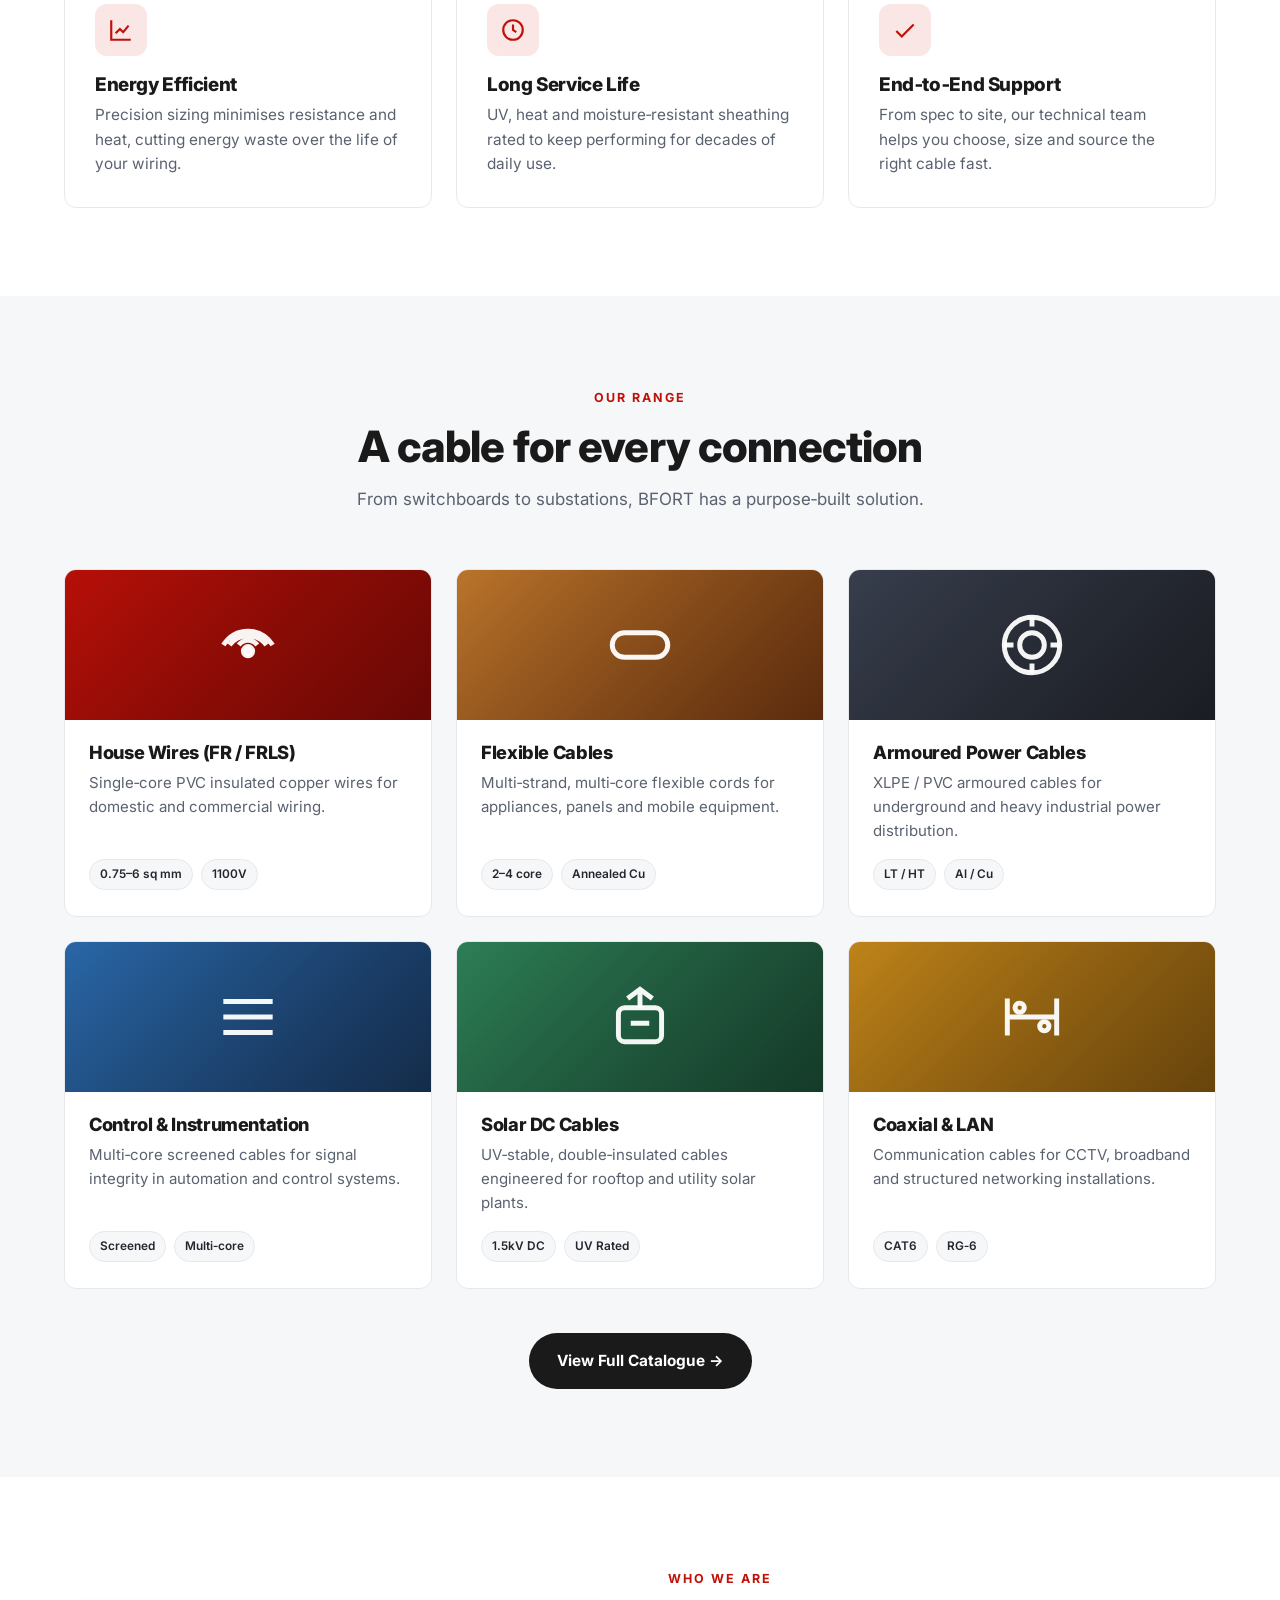
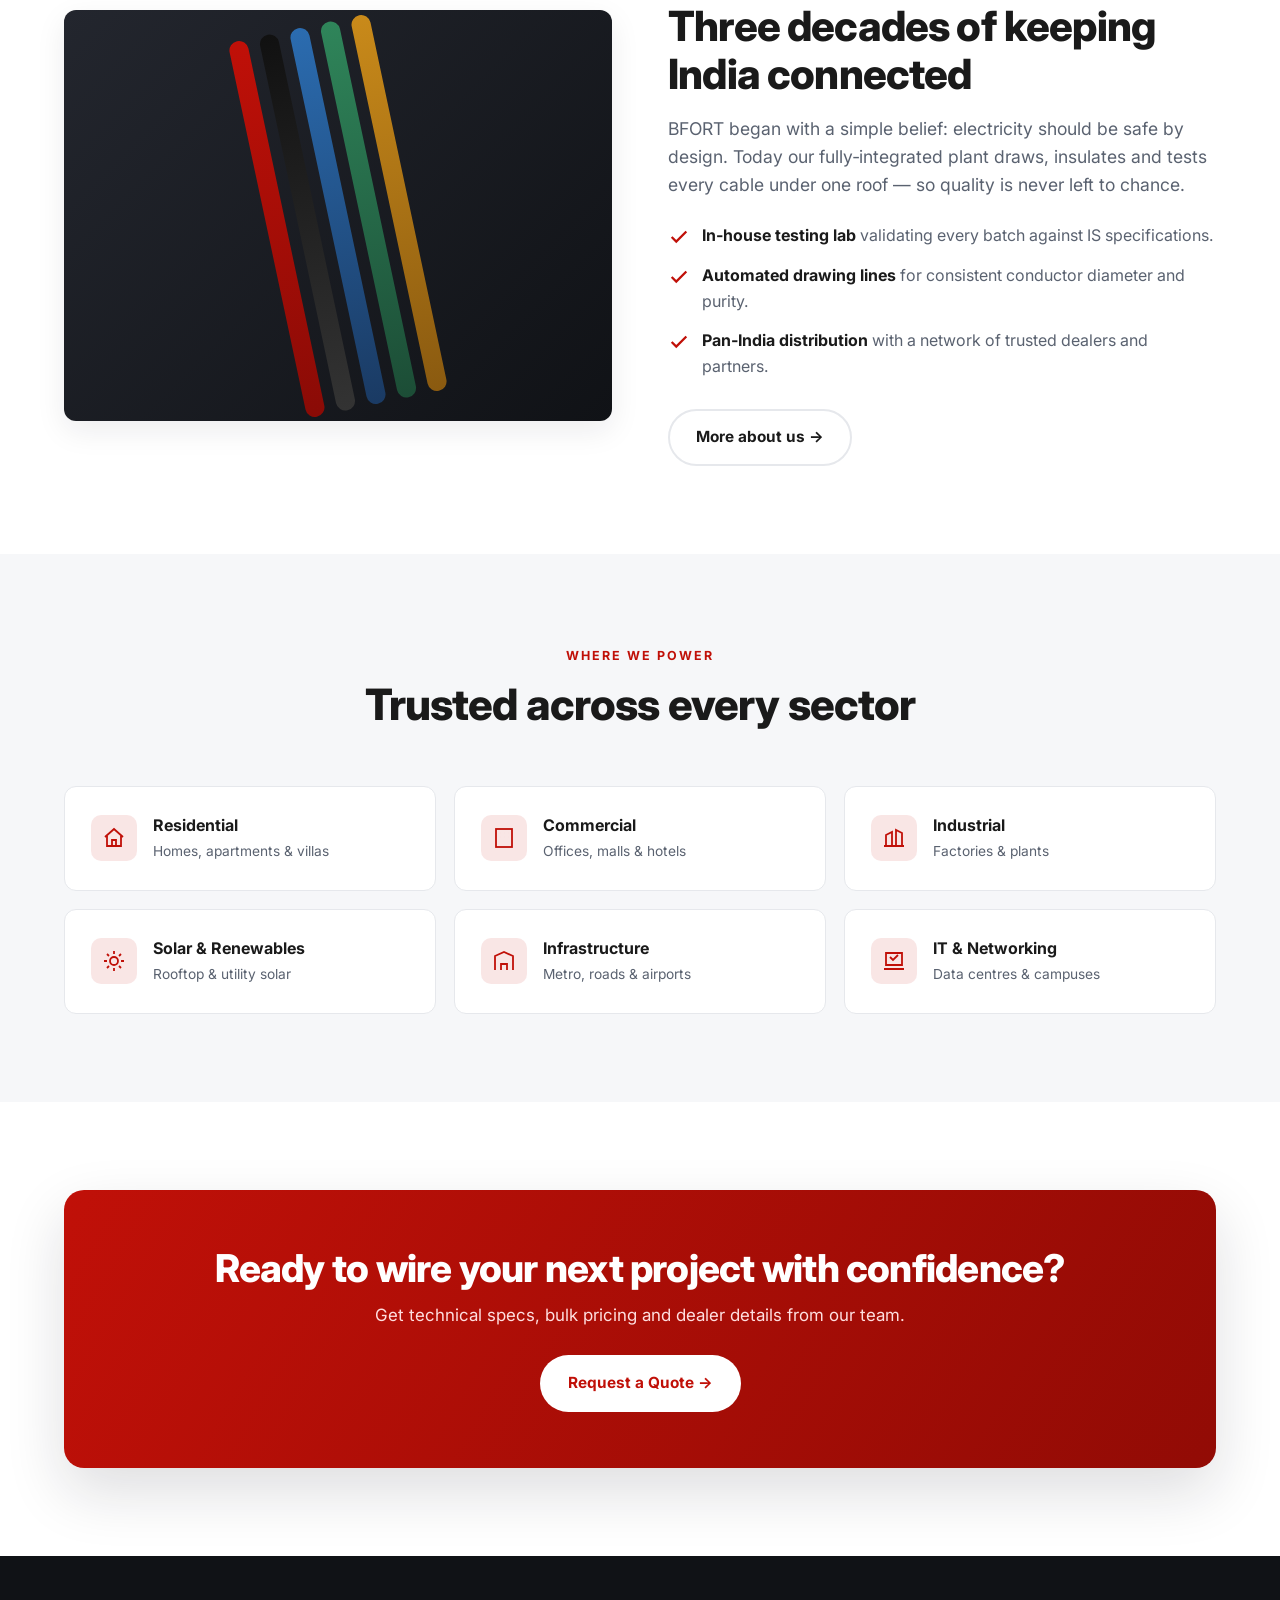
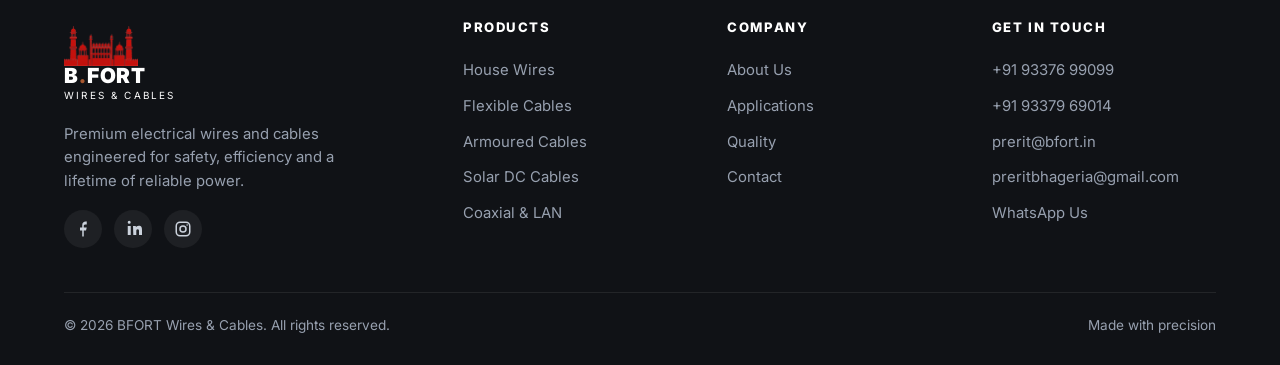
==== commit 818bb388: "Update branding, contact info, and remove certification claims - Remove ISI/ISO/BIS/RoHS/CE certific" ====
--- a/index.html
+++ b/index.html
@@ -4,8 +4,8 @@
 <meta charset="UTF-8" />
 <meta name="viewport" content="width=device-width, initial-scale=1.0" />
 <title>BFORT Wires &amp; Cables — Power That You Can Trust</title>
-<meta name="description" content="BFORT manufactures premium electrical wires and cables — house wiring, industrial cables, flexible cords and more. ISI-certified, fire-retardant and built to last." />
-<link rel="icon" href="assets/logo.svg" type="image/svg+xml" />
+<meta name="description" content="BFORT manufactures premium electrical wires and cables — house wiring, industrial cables, flexible cords and more. Fire-retardant and built to last." />
+<link rel="icon" href="assets/favicon.png" type="image/png" />
 <link rel="preconnect" href="https://fonts.googleapis.com" />
 <link rel="preconnect" href="https://fonts.gstatic.com" crossorigin />
 <link href="https://fonts.googleapis.com/css2?family=Inter:wght@400;500;600;700;800;900&display=swap" rel="stylesheet" />
@@ -17,7 +17,7 @@
 <header class="header">
   <div class="container nav">
     <a class="brand" href="index.html" aria-label="BFORT home">
-      <img class="brand__mark" src="assets/logo.svg" alt="BFORT" />
+      <img class="brand__mark" src="assets/logo-mark.png" alt="BFORT" />
       <span class="brand__text"><b>B<span>.</span>FORT</b><small>Wires &amp; Cables</small></span>
     </a>
     <nav class="nav__links" aria-label="Primary">
@@ -38,7 +38,7 @@
 <section class="hero">
   <div class="container hero__grid">
     <div class="hero__copy reveal">
-      <span class="hero__badge">● ISI Certified Manufacturer</span>
+      <span class="hero__badge">● Wires &amp; Cables Manufacturer</span>
       <h1>Power that flows <span>safely</span>, every single time.</h1>
       <p>BFORT engineers premium copper wires and cables for homes, industry and infrastructure — fire‑retardant, energy‑efficient and built to endure.</p>
       <div class="hero__actions">
@@ -83,8 +83,8 @@
       </article>
       <article class="card reveal">
         <div class="card__icon"><svg viewBox="0 0 24 24" fill="none" stroke="currentColor" stroke-width="2"><path d="M12 2l3 6 7 1-5 5 1 7-6-3-6 3 1-7-5-5 7-1 3-6z"/></svg></div>
-        <h3>Certified Quality</h3>
-        <p>ISI‑marked and tested against IS standards in our in‑house lab — batch after batch, no compromise.</p>
+        <h3>Consistent Quality</h3>
+        <p>Tested in our in‑house lab — batch after batch, no compromise.</p>
       </article>
       <article class="card reveal">
         <div class="card__icon"><svg viewBox="0 0 24 24" fill="none" stroke="currentColor" stroke-width="2"><path d="M3 3v18h18"/><path d="M7 15l4-4 3 3 5-6"/></svg></div>
@@ -119,7 +119,7 @@
         <div class="product__body">
           <h3>House Wires (FR / FRLS)</h3>
           <p>Single‑core PVC insulated copper wires for domestic and commercial wiring.</p>
-          <div class="product__tags"><span class="tag">0.75–6 sq mm</span><span class="tag">1100V</span><span class="tag">ISI</span></div>
+          <div class="product__tags"><span class="tag">0.75–6 sq mm</span><span class="tag">1100V</span></div>
         </div>
       </article>
       <article class="product reveal">
@@ -174,7 +174,7 @@
   <div class="container split">
     <div class="split__media reveal" aria-hidden="true">
       <div class="wires">
-        <i style="background:linear-gradient(#d21f26,#8f1015)"></i>
+        <i style="background:linear-gradient(#c01008,#8a0b06)"></i>
         <i style="background:linear-gradient(#111,#333)"></i>
         <i style="background:linear-gradient(#2b6cb0,#1a3a63)"></i>
         <i style="background:linear-gradient(#2f855a,#1c4d36)"></i>
@@ -213,24 +213,6 @@
   </div>
 </section>
 
-<!-- ===== Certifications ===== -->
-<section class="section section--dark">
-  <div class="container">
-    <div class="section-head reveal">
-      <span class="eyebrow">Standards &amp; Compliance</span>
-      <h2>Certified to the standards that count</h2>
-      <p style="color:#9aa3b2">Independently verified quality you can specify with confidence.</p>
-    </div>
-    <div class="certs reveal">
-      <div class="cert"><svg viewBox="0 0 24 24" fill="none" stroke="currentColor" stroke-width="2"><path d="M12 2l8 4v6c0 5-3.5 8-8 10-4.5-2-8-5-8-10V6l8-4z"/></svg><b>ISI Marked</b></div>
-      <div class="cert"><svg viewBox="0 0 24 24" fill="none" stroke="currentColor" stroke-width="2"><circle cx="12" cy="12" r="9"/><path d="M8 12l3 3 5-6"/></svg><b>ISO 9001:2015</b></div>
-      <div class="cert"><svg viewBox="0 0 24 24" fill="none" stroke="currentColor" stroke-width="2"><path d="M12 3l3 6 7 1-5 5 1 7-6-3-6 3 1-7-5-5 7-1 3-6z"/></svg><b>RoHS Compliant</b></div>
-      <div class="cert"><svg viewBox="0 0 24 24" fill="none" stroke="currentColor" stroke-width="2"><rect x="4" y="4" width="16" height="16" rx="3"/><path d="M9 12l2 2 4-4"/></svg><b>BIS Certified</b></div>
-      <div class="cert"><svg viewBox="0 0 24 24" fill="none" stroke="currentColor" stroke-width="2"><path d="M12 2v20M2 12h20"/></svg><b>CE Tested</b></div>
-    </div>
-  </div>
-</section>
-
 <!-- ===== CTA ===== -->
 <section class="section">
   <div class="container">
@@ -248,7 +230,7 @@
     <div class="footer__grid">
       <div class="footer__brand">
         <a class="brand" href="index.html">
-          <img class="brand__mark" src="assets/logo.svg" alt="BFORT" />
+          <img class="brand__mark" src="assets/logo-mark.png" alt="BFORT" />
           <span class="brand__text"><b>B<span>.</span>FORT</b><small>Wires &amp; Cables</small></span>
         </a>
         <p>Premium electrical wires and cables engineered for safety, efficiency and a lifetime of reliable power.</p>
@@ -275,17 +257,23 @@
       </div>
       <div>
         <h4>Get in Touch</h4>
-        <a href="tel:+911800123456">+91 1800 123 456</a>
-        <a href="mailto:sales@bfort.com">sales@bfort.com</a>
-        <a href="contact.html">Plot 24, Industrial Area,<br/>New Delhi, India</a>
+        <a href="tel:+919337699099">+91 93376 99099</a>
+        <a href="tel:+919337969014">+91 93379 69014</a>
+        <a href="mailto:prerit@bfort.in">prerit@bfort.in</a>
+        <a href="mailto:preritbhageria@gmail.com">preritbhageria@gmail.com</a>
+        <a href="https://wa.me/919337699099" target="_blank" rel="noopener">WhatsApp Us</a>
       </div>
     </div>
     <div class="footer__bottom">
       <span>© <span id="year">2026</span> BFORT Wires &amp; Cables. All rights reserved.</span>
-      <span>Made with precision • ISI Certified Manufacturer</span>
+      <span>Made with precision</span>
     </div>
   </div>
 </footer>
+
+<a class="wa-float" href="https://wa.me/919337699099" target="_blank" rel="noopener" aria-label="Chat on WhatsApp">
+  <svg viewBox="0 0 24 24" fill="currentColor"><path d="M17.472 14.382c-.297-.149-1.758-.867-2.03-.967-.273-.099-.471-.148-.67.15-.197.297-.767.966-.94 1.164-.173.199-.347.223-.644.075-.297-.15-1.255-.463-2.39-1.475-.883-.788-1.48-1.761-1.653-2.059-.173-.297-.018-.458.13-.606.134-.133.297-.347.446-.52.149-.174.198-.298.298-.497.099-.198.05-.371-.025-.52-.075-.149-.669-1.612-.916-2.207-.242-.579-.487-.5-.669-.51-.173-.008-.371-.01-.57-.01-.198 0-.52.074-.792.372-.272.297-1.04 1.016-1.04 2.479 0 1.462 1.065 2.875 1.213 3.074.149.198 2.096 3.2 5.077 4.487.709.306 1.262.489 1.694.625.712.227 1.36.195 1.871.118.571-.085 1.758-.719 2.006-1.413.248-.694.248-1.289.173-1.413-.074-.124-.272-.198-.57-.347m-5.421 7.403h-.004a9.87 9.87 0 01-5.031-1.378l-.361-.214-3.741.982.998-3.648-.235-.374a9.86 9.86 0 01-1.51-5.26c.001-5.45 4.436-9.884 9.888-9.884 2.64 0 5.122 1.03 6.988 2.898a9.825 9.825 0 012.893 6.994c-.003 5.45-4.437 9.884-9.885 9.884m8.413-18.297A11.815 11.815 0 0012.05 0C5.495 0 .16 5.335.157 11.892c0 2.096.547 4.142 1.588 5.945L.057 24l6.305-1.654a11.882 11.882 0 005.683 1.448h.005c6.554 0 11.89-5.335 11.893-11.893a11.821 11.821 0 00-3.48-8.413z"/></svg>
+</a>
 
 <script src="js/main.js"></script>
 </body>
--- a/css/style.css
+++ b/css/style.css
@@ -0,0 +1,313 @@
+/* ===== BFORT Wires & Cables — Design System ===== */
+:root {
+  --red: #c01008;
+  --red-dark: #920b05;
+  --copper: #a85830;
+  --ink: #1a1a1a;
+  --charcoal: #23262e;
+  --slate: #5a6270;
+  --line: #e6e8ec;
+  --bg: #ffffff;
+  --bg-soft: #f6f7f9;
+  --bg-dark: #16181d;
+  --white: #ffffff;
+  --radius: 12px;
+  --radius-sm: 8px;
+  --shadow: 0 10px 30px rgba(20,24,35,.08);
+  --shadow-lg: 0 24px 60px rgba(20,24,35,.14);
+  --max: 1200px;
+  --ease: cubic-bezier(.22,.61,.36,1);
+  --font: "Inter", "Segoe UI", system-ui, -apple-system, Arial, sans-serif;
+}
+
+* { margin: 0; padding: 0; box-sizing: border-box; }
+html { scroll-behavior: smooth; }
+body {
+  font-family: var(--font);
+  color: var(--ink);
+  background: var(--bg);
+  line-height: 1.6;
+  -webkit-font-smoothing: antialiased;
+}
+img { max-width: 100%; display: block; }
+a { color: inherit; text-decoration: none; }
+ul { list-style: none; }
+
+.container { width: 100%; max-width: var(--max); margin: 0 auto; padding: 0 24px; }
+.section { padding: 88px 0; }
+.section--soft { background: var(--bg-soft); }
+.section--dark { background: var(--bg-dark); color: #cdd2db; }
+
+/* ---- Typography helpers ---- */
+h1, h2, h3, h4 { line-height: 1.15; color: var(--ink); font-weight: 800; letter-spacing: -.02em; }
+.section--dark h2, .section--dark h3 { color: var(--white); }
+.eyebrow {
+  display: inline-block; font-size: .78rem; font-weight: 700; letter-spacing: .16em;
+  text-transform: uppercase; color: var(--red); margin-bottom: 14px;
+}
+.section-head { max-width: 720px; margin: 0 auto 56px; text-align: center; }
+.section-head h2 { font-size: clamp(1.8rem, 3.4vw, 2.7rem); }
+.section-head p { color: var(--slate); font-size: 1.06rem; margin-top: 14px; }
+.lead { color: var(--slate); font-size: 1.1rem; }
+
+/* ---- Buttons ---- */
+.btn {
+  display: inline-flex; align-items: center; gap: 10px; cursor: pointer;
+  font-weight: 700; font-size: .96rem; padding: 14px 26px; border-radius: 999px;
+  border: 2px solid transparent; transition: transform .25s var(--ease), box-shadow .25s var(--ease), background .25s;
+}
+.btn:hover { transform: translateY(-2px); }
+.btn--primary { background: var(--red); color: #fff; box-shadow: 0 10px 24px rgba(192,16,8,.28); }
+.btn--primary:hover { background: var(--red-dark); }
+.btn--ghost { border-color: rgba(255,255,255,.35); color: #fff; }
+.btn--ghost:hover { background: rgba(255,255,255,.1); }
+.btn--dark { background: var(--ink); color: #fff; }
+.btn--dark:hover { background: #000; }
+.btn--outline { border-color: var(--line); color: var(--ink); background: #fff; }
+.btn--outline:hover { border-color: var(--red); color: var(--red); }
+
+/* ===== Header / Nav ===== */
+.header {
+  position: sticky; top: 0; z-index: 100; background: rgba(255,255,255,.9);
+  backdrop-filter: saturate(160%) blur(12px); border-bottom: 1px solid var(--line);
+}
+.nav { display: flex; align-items: center; justify-content: space-between; height: 76px; }
+.brand { display: flex; align-items: center; gap: 12px; }
+.brand__mark { height: 40px; width: auto; }
+.brand__text { display: flex; flex-direction: column; line-height: 1; }
+.brand__text b { font-size: 1.3rem; font-weight: 900; letter-spacing: .04em; color: var(--ink); }
+.brand__text b span { color: var(--copper); }
+.brand__text small { font-size: .62rem; letter-spacing: .22em; text-transform: uppercase; color: var(--slate); margin-top: 4px; }
+.nav__links { display: flex; align-items: center; gap: 30px; }
+.nav__links a { font-weight: 600; font-size: .95rem; color: var(--charcoal); position: relative; padding: 4px 0; }
+.nav__links a::after {
+  content: ""; position: absolute; left: 0; bottom: -2px; height: 2px; width: 0; background: var(--red);
+  transition: width .3s var(--ease);
+}
+.nav__links a:hover::after, .nav__links a.active::after { width: 100%; }
+.nav__links a.active { color: var(--red); }
+.nav__cta { display: flex; align-items: center; gap: 14px; }
+.nav__toggle { display: none; background: none; border: 0; cursor: pointer; width: 42px; height: 42px; }
+.nav__toggle span { display: block; width: 24px; height: 2px; background: var(--ink); margin: 5px auto; transition: .3s; }
+
+/* ===== Hero ===== */
+.hero {
+  position: relative; overflow: hidden; color: #fff;
+  background:
+    radial-gradient(1200px 500px at 80% -10%, rgba(192,16,8,.35), transparent 60%),
+    linear-gradient(135deg, #1b1d24 0%, #23262e 55%, #2c1113 100%);
+}
+.hero__grid { display: grid; grid-template-columns: 1.1fr .9fr; gap: 48px; align-items: center; padding: 96px 0 100px; }
+.hero__badge {
+  display: inline-flex; align-items: center; gap: 8px; font-size: .8rem; font-weight: 700; letter-spacing: .08em;
+  text-transform: uppercase; color: #ffd9db; background: rgba(192,16,8,.18);
+  border: 1px solid rgba(192,16,8,.4); padding: 7px 14px; border-radius: 999px; margin-bottom: 22px;
+}
+.hero h1 { color: #fff; font-size: clamp(2.2rem, 5vw, 3.7rem); letter-spacing: -.03em; }
+.hero h1 span { color: var(--red); }
+.hero p { color: #b9bfca; font-size: 1.15rem; margin: 22px 0 32px; max-width: 540px; }
+.hero__actions { display: flex; gap: 14px; flex-wrap: wrap; }
+.hero__art {
+  position: relative; aspect-ratio: 1/1; border-radius: 24px; overflow: hidden;
+  background:
+    conic-gradient(from 210deg at 50% 50%, #c01008, #a85830, #c01008 70%, #920b05);
+  box-shadow: var(--shadow-lg);
+  display: grid; place-items: center;
+}
+.hero__art::before {
+  content: ""; position: absolute; inset: 14px; border-radius: 18px; border: 2px dashed rgba(255,255,255,.35);
+}
+.spool {
+  width: 62%; aspect-ratio: 1; border-radius: 50%;
+  background: repeating-radial-gradient(circle at 50% 50%, #7c3e1f 0 6px, #a85830 6px 12px);
+  box-shadow: inset 0 0 0 14px #3a1c08, inset 0 0 0 20px #5a2c0f, var(--shadow);
+  position: relative; animation: spin 26s linear infinite;
+}
+.spool::after {
+  content: ""; position: absolute; inset: 40%; border-radius: 50%; background: #1b1d24; box-shadow: inset 0 0 12px #000;
+}
+@keyframes spin { to { transform: rotate(360deg); } }
+@media (prefers-reduced-motion: reduce){ .spool{ animation:none; } }
+
+/* ===== Stat bar ===== */
+.stats { background: var(--red); color: #fff; }
+.stats__grid { display: grid; grid-template-columns: repeat(4, 1fr); gap: 20px; padding: 40px 0; text-align: center; }
+.stat b { display: block; font-size: clamp(1.8rem, 4vw, 2.6rem); font-weight: 900; letter-spacing: -.02em; }
+.stat span { font-size: .9rem; opacity: .92; }
+.stat + .stat { border-left: 1px solid rgba(255,255,255,.2); }
+
+/* ===== Feature cards / grid ===== */
+.grid { display: grid; gap: 24px; }
+.grid--3 { grid-template-columns: repeat(3, 1fr); }
+.grid--4 { grid-template-columns: repeat(4, 1fr); }
+.grid--2 { grid-template-columns: repeat(2, 1fr); }
+
+.card {
+  background: #fff; border: 1px solid var(--line); border-radius: var(--radius); padding: 30px;
+  transition: transform .3s var(--ease), box-shadow .3s var(--ease), border-color .3s;
+}
+.card:hover { transform: translateY(-6px); box-shadow: var(--shadow); border-color: transparent; }
+.card__icon {
+  width: 52px; height: 52px; border-radius: 12px; display: grid; place-items: center; margin-bottom: 18px;
+  background: rgba(192,16,8,.1); color: var(--red);
+}
+.card__icon svg { width: 26px; height: 26px; }
+.card h3 { font-size: 1.18rem; margin-bottom: 8px; }
+.card p { color: var(--slate); font-size: .96rem; }
+
+/* ===== Product cards ===== */
+.product {
+  position: relative; border-radius: var(--radius); overflow: hidden; background: #fff;
+  border: 1px solid var(--line); transition: transform .3s var(--ease), box-shadow .3s var(--ease);
+  display: flex; flex-direction: column;
+}
+.product:hover { transform: translateY(-6px); box-shadow: var(--shadow-lg); }
+.product__top { height: 150px; display: grid; place-items: center; position: relative; overflow: hidden; }
+.product__top svg { width: 74px; height: 74px; color: rgba(255,255,255,.95); z-index: 1; }
+.product__top::after { content:""; position:absolute; inset:0; background: linear-gradient(135deg, rgba(0,0,0,.05), rgba(0,0,0,.25)); }
+.p-red   { background: linear-gradient(135deg, #c01008, #8a0b06); }
+.p-copper{ background: linear-gradient(135deg, #c47a2c, #7a3a12); }
+.p-slate { background: linear-gradient(135deg, #3a4150, #23262e); }
+.p-blue  { background: linear-gradient(135deg, #2b6cb0, #1a3a63); }
+.p-green { background: linear-gradient(135deg, #2f855a, #1c4d36); }
+.p-amber { background: linear-gradient(135deg, #c98a1a, #8a5a10); }
+.product__body { padding: 22px 24px 26px; flex: 1; display: flex; flex-direction: column; }
+.product__body h3 { font-size: 1.14rem; margin-bottom: 8px; }
+.product__body p { color: var(--slate); font-size: .94rem; flex: 1; }
+.product__tags { display: flex; flex-wrap: wrap; gap: 8px; margin-top: 16px; }
+.tag { font-size: .74rem; font-weight: 600; color: var(--charcoal); background: var(--bg-soft); border: 1px solid var(--line); padding: 5px 10px; border-radius: 999px; }
+
+/* ===== Split / About ===== */
+.split { display: grid; grid-template-columns: 1fr 1fr; gap: 56px; align-items: center; }
+.split__media {
+  aspect-ratio: 4/3; border-radius: var(--radius); position: relative; overflow: hidden;
+  background: linear-gradient(135deg, #23262e, #101216); box-shadow: var(--shadow);
+  display: grid; place-items: center;
+}
+.split__media .wires { display: flex; gap: 10px; transform: rotate(-12deg) scale(1.2); }
+.wires i { display: block; width: 16px; height: 320px; border-radius: 999px; }
+.checklist { margin-top: 24px; display: grid; gap: 14px; }
+.checklist li { display: flex; gap: 12px; align-items: flex-start; color: var(--slate); }
+.checklist svg { flex: 0 0 22px; color: var(--red); margin-top: 3px; }
+.checklist b { color: var(--ink); }
+
+/* ===== Applications ===== */
+.apps { display: grid; grid-template-columns: repeat(3, 1fr); gap: 18px; }
+.app {
+  border: 1px solid var(--line); border-radius: var(--radius); padding: 26px; background: #fff;
+  display: flex; gap: 16px; align-items: center; transition: .3s var(--ease);
+}
+.app:hover { border-color: var(--red); background: #fff; box-shadow: var(--shadow); }
+.app__ic { width: 46px; height: 46px; flex: 0 0 46px; border-radius: 10px; display: grid; place-items: center; background: rgba(192,16,8,.1); color: var(--red); }
+.app__ic svg { width: 24px; height: 24px; }
+.app b { display: block; font-size: 1rem; }
+.app span { font-size: .86rem; color: var(--slate); }
+
+/* ===== Certifications ===== */
+.certs { display: flex; flex-wrap: wrap; gap: 16px; justify-content: center; }
+.cert {
+  display: flex; align-items: center; gap: 12px; padding: 16px 22px; border-radius: 999px;
+  background: rgba(255,255,255,.05); border: 1px solid rgba(255,255,255,.12); color: #e7eaf0;
+}
+.cert b { color: #fff; font-weight: 800; letter-spacing: .04em; }
+.cert svg { color: var(--red); width: 22px; height: 22px; }
+
+/* ===== CTA banner ===== */
+.cta {
+  background: linear-gradient(120deg, var(--red), var(--red-dark));
+  border-radius: 20px; padding: 56px; color: #fff; text-align: center; box-shadow: var(--shadow-lg);
+  position: relative; overflow: hidden;
+}
+.cta h2 { color: #fff; font-size: clamp(1.6rem, 3.4vw, 2.4rem); }
+.cta p { color: #ffdfe0; margin: 12px 0 26px; font-size: 1.06rem; }
+
+/* ===== Contact ===== */
+.contact { display: grid; grid-template-columns: 1fr 1fr; gap: 48px; align-items: start; }
+.contact__info { display: grid; gap: 22px; }
+.info-row { display: flex; gap: 14px; align-items: flex-start; }
+.info-row__ic { width: 44px; height: 44px; flex: 0 0 44px; border-radius: 10px; display: grid; place-items: center; background: rgba(192,16,8,.1); color: var(--red); }
+.info-row b { display: block; }
+.info-row span { color: var(--slate); }
+.info-row span a:hover { color: var(--red); }
+
+/* ===== WhatsApp float ===== */
+.wa-float {
+  position: fixed; right: 22px; bottom: 22px; z-index: 90;
+  width: 56px; height: 56px; border-radius: 50%;
+  background: #25d366; color: #fff; display: grid; place-items: center;
+  box-shadow: 0 12px 28px rgba(37,211,102,.45);
+  transition: transform .25s var(--ease), box-shadow .25s var(--ease);
+}
+.wa-float:hover { transform: translateY(-3px) scale(1.06); box-shadow: 0 16px 34px rgba(37,211,102,.55); }
+.wa-float svg { width: 30px; height: 30px; }
+.form { background: #fff; border: 1px solid var(--line); border-radius: var(--radius); padding: 30px; box-shadow: var(--shadow); }
+.field { margin-bottom: 16px; }
+.field label { display: block; font-size: .85rem; font-weight: 600; margin-bottom: 7px; }
+.field input, .field select, .field textarea {
+  width: 100%; padding: 13px 14px; border: 1px solid var(--line); border-radius: var(--radius-sm);
+  font-family: inherit; font-size: .95rem; background: var(--bg-soft); transition: .2s;
+}
+.field input:focus, .field select:focus, .field textarea:focus {
+  outline: none; border-color: var(--red); background: #fff; box-shadow: 0 0 0 3px rgba(192,16,8,.12);
+}
+.field textarea { resize: vertical; min-height: 120px; }
+.form__note { font-size: .82rem; color: var(--slate); margin-top: 12px; text-align: center; }
+.form__ok { display: none; background: rgba(47,133,90,.1); color: #1c4d36; border: 1px solid rgba(47,133,90,.3); padding: 14px; border-radius: var(--radius-sm); margin-bottom: 16px; font-size: .9rem; font-weight: 600; }
+
+/* ===== Page hero (inner pages) ===== */
+.page-hero {
+  background: linear-gradient(135deg, #1b1d24, #23262e); color: #fff; padding: 70px 0; text-align: center;
+}
+.page-hero h1 { color: #fff; font-size: clamp(2rem, 4vw, 3rem); }
+.page-hero p { color: #b9bfca; margin-top: 12px; }
+.crumbs { font-size: .85rem; color: #8a92a0; margin-top: 16px; }
+.crumbs a:hover { color: #fff; }
+
+/* ===== Footer ===== */
+.footer { background: #101216; color: #97a0af; padding: 64px 0 28px; }
+.footer__grid { display: grid; grid-template-columns: 1.6fr 1fr 1fr 1fr; gap: 40px; }
+.footer h4 { color: #fff; font-size: .82rem; letter-spacing: .12em; text-transform: uppercase; margin-bottom: 18px; }
+.footer a { display: block; padding: 6px 0; font-size: .93rem; transition: color .2s; }
+.footer a:hover { color: var(--red); }
+.footer__brand p { font-size: .93rem; margin: 16px 0; max-width: 320px; }
+.footer .brand__text b, .footer .brand__text small { color: #fff; }
+.footer .brand__text b span { color: var(--copper); }
+.social { display: flex; gap: 12px; }
+.social a { width: 38px; height: 38px; border-radius: 50%; display: grid; place-items: center; background: rgba(255,255,255,.06); color: #cbd2dc; }
+.social a:hover { background: var(--red); color: #fff; }
+.social svg { width: 18px; height: 18px; }
+.footer__bottom {
+  margin-top: 44px; padding-top: 22px; border-top: 1px solid rgba(255,255,255,.08);
+  display: flex; justify-content: space-between; gap: 16px; flex-wrap: wrap; font-size: .85rem;
+}
+
+/* ===== Reveal on scroll ===== */
+.reveal { opacity: 0; transform: translateY(24px); transition: opacity .7s var(--ease), transform .7s var(--ease); }
+.reveal.in { opacity: 1; transform: none; }
+
+/* ===== Responsive ===== */
+@media (max-width: 960px) {
+  .hero__grid, .split, .contact { grid-template-columns: 1fr; }
+  .hero__art { max-width: 380px; margin: 0 auto; }
+  .grid--4 { grid-template-columns: repeat(2, 1fr); }
+  .grid--3 { grid-template-columns: repeat(2, 1fr); }
+  .apps { grid-template-columns: repeat(2, 1fr); }
+  .footer__grid { grid-template-columns: 1fr 1fr; }
+  .stats__grid { grid-template-columns: repeat(2, 1fr); gap: 30px 20px; }
+  .stat:nth-child(3) { border-left: 0; }
+}
+@media (max-width: 720px) {
+  .nav__links { position: fixed; inset: 76px 0 auto 0; background: #fff; flex-direction: column; gap: 0;
+    padding: 10px 24px 24px; border-bottom: 1px solid var(--line); box-shadow: var(--shadow);
+    transform: translateY(-140%); transition: transform .35s var(--ease); }
+  .nav__links.open { transform: none; }
+  .nav__links a { width: 100%; padding: 14px 0; border-bottom: 1px solid var(--line); }
+  .nav__links a::after { display: none; }
+  .nav__toggle { display: block; }
+  .nav__cta .btn { display: none; }
+  .section { padding: 60px 0; }
+  .grid--3, .grid--4, .grid--2, .apps { grid-template-columns: 1fr; }
+  .footer__grid { grid-template-columns: 1fr; }
+  .cta { padding: 40px 24px; }
+  .stat + .stat { border-left: 0; }
+}
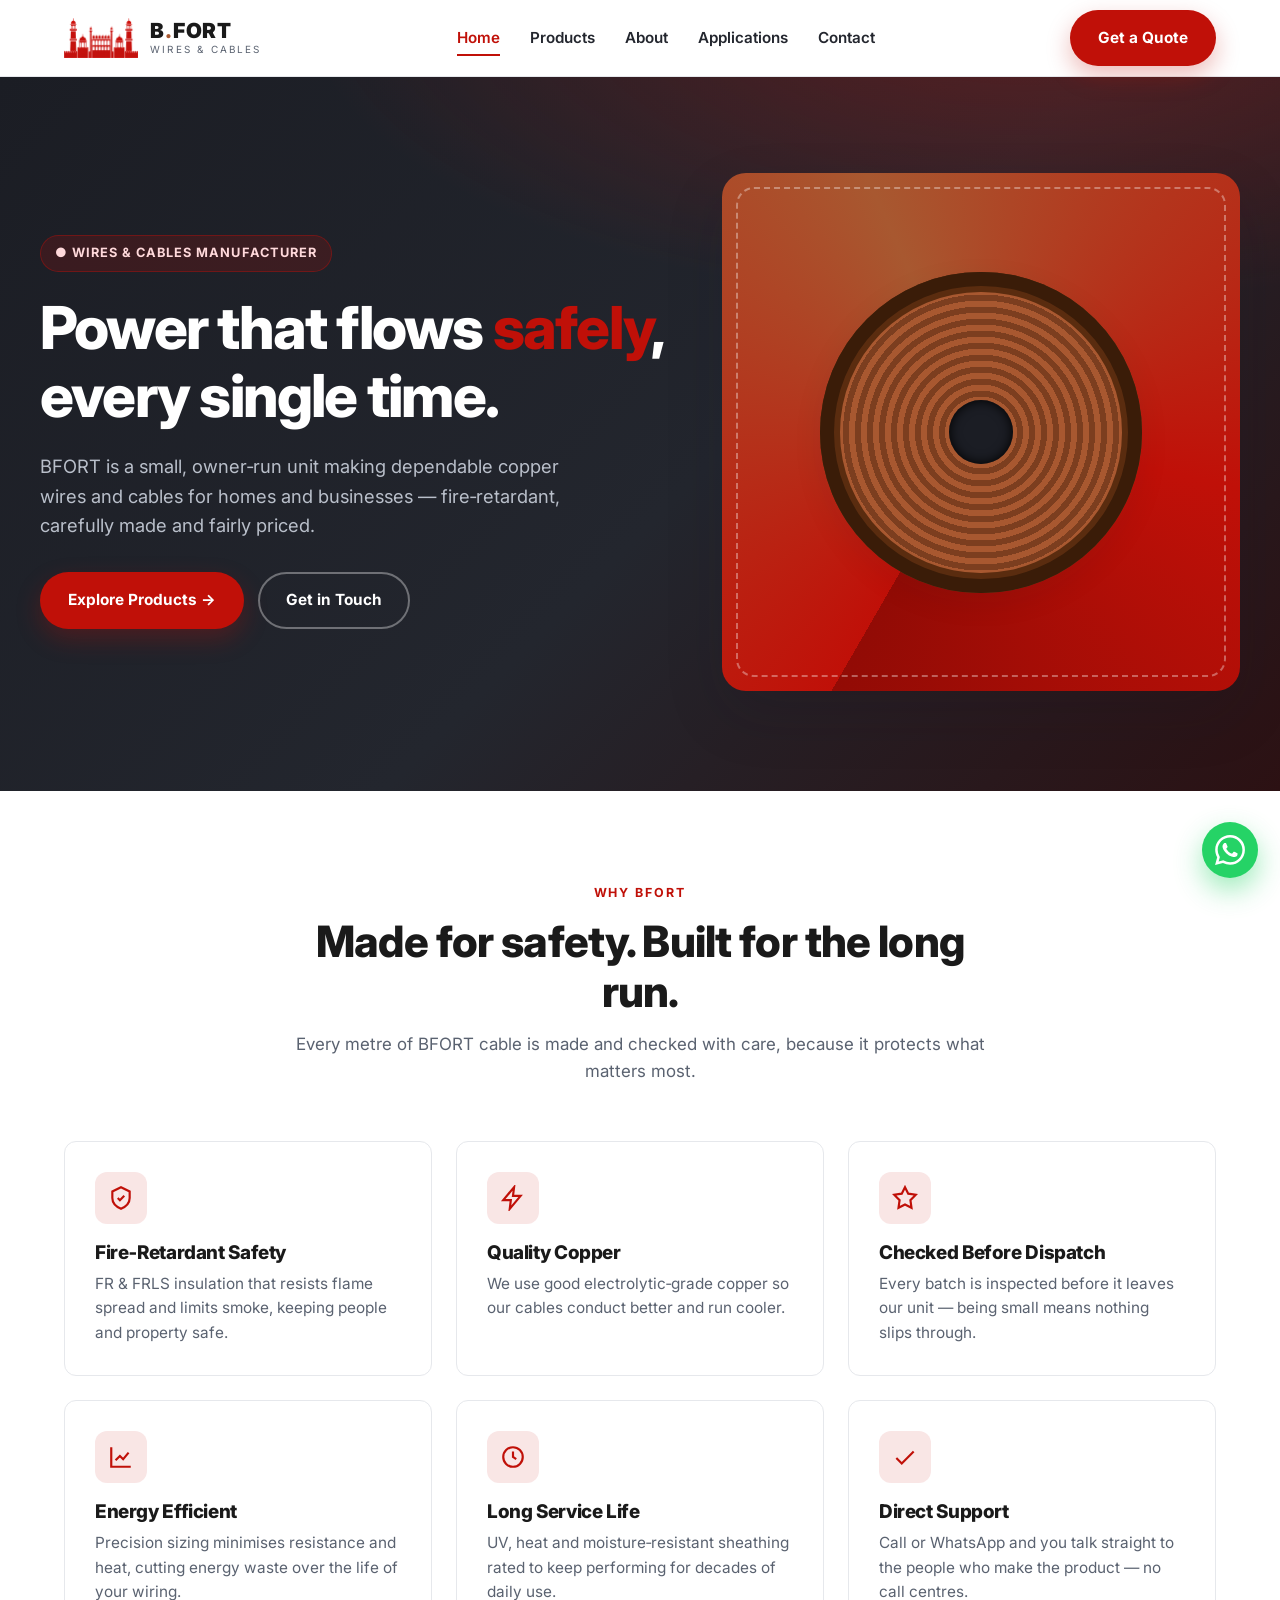
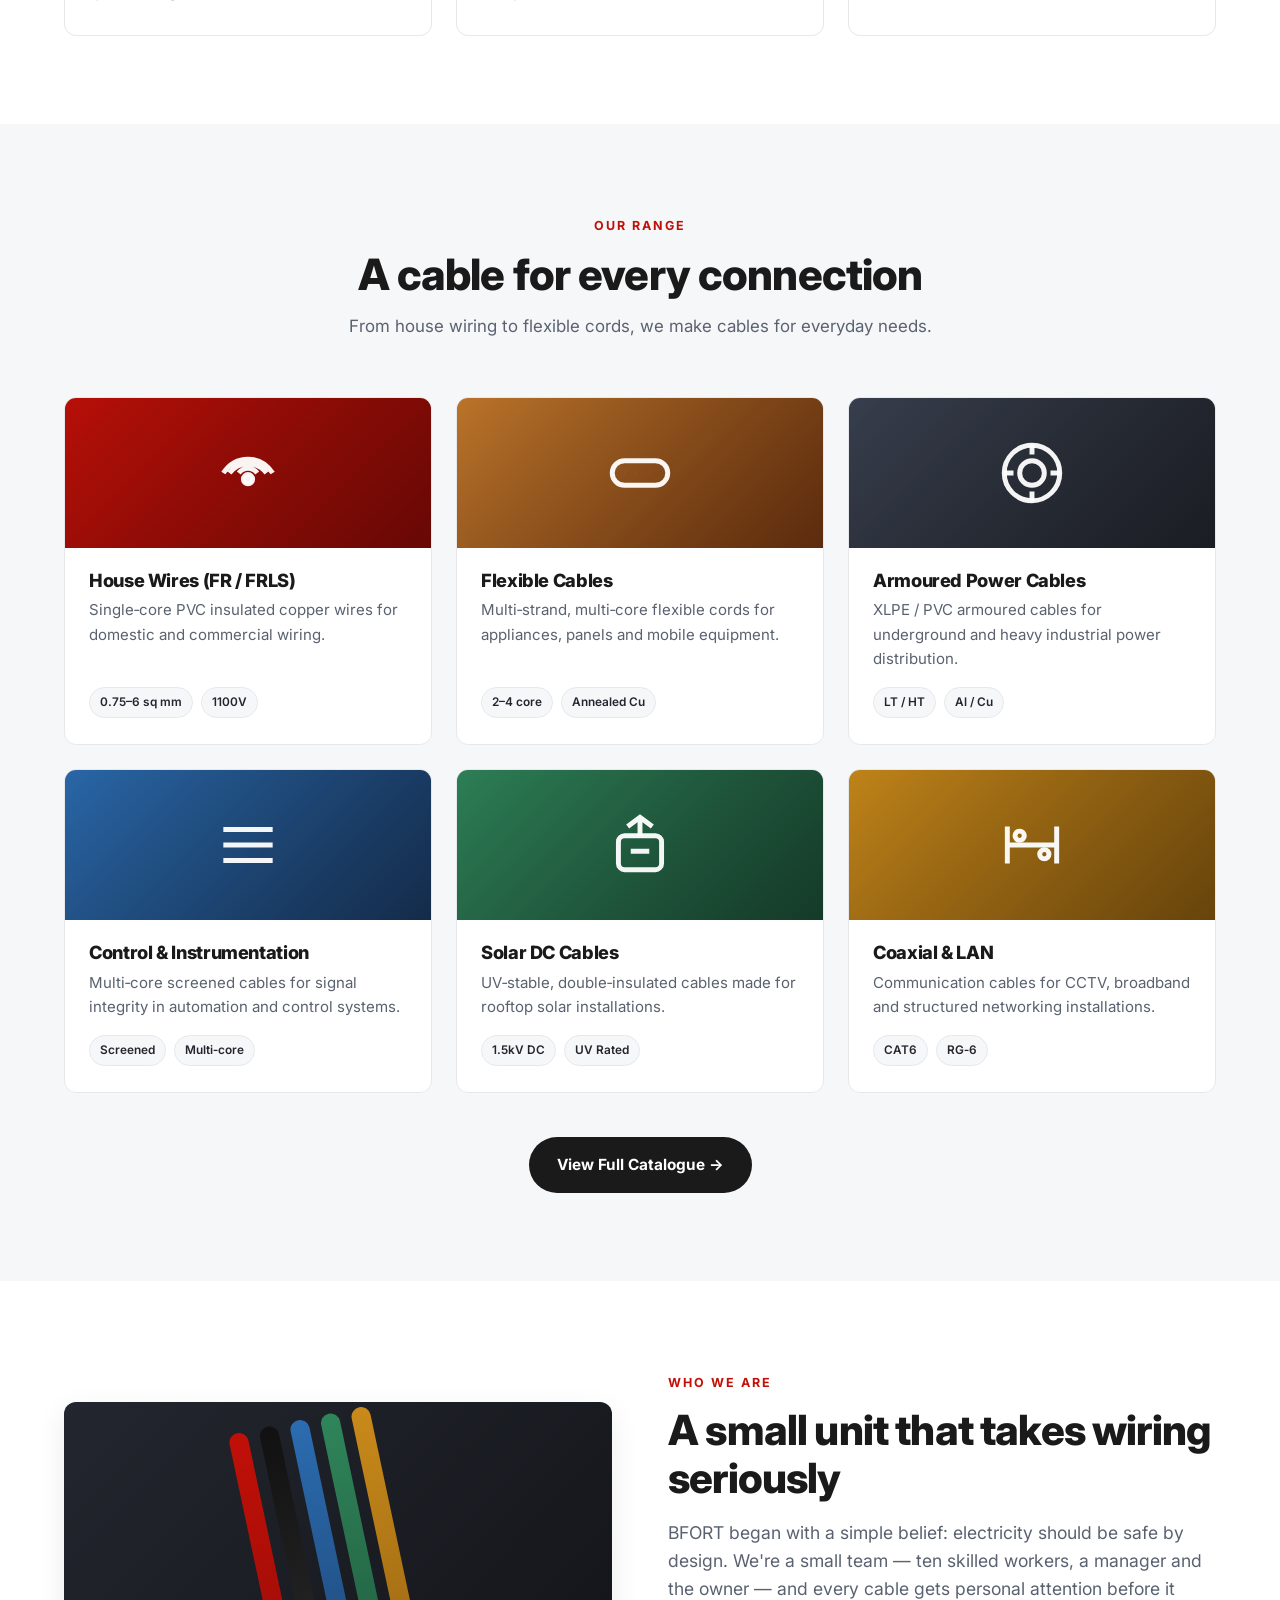
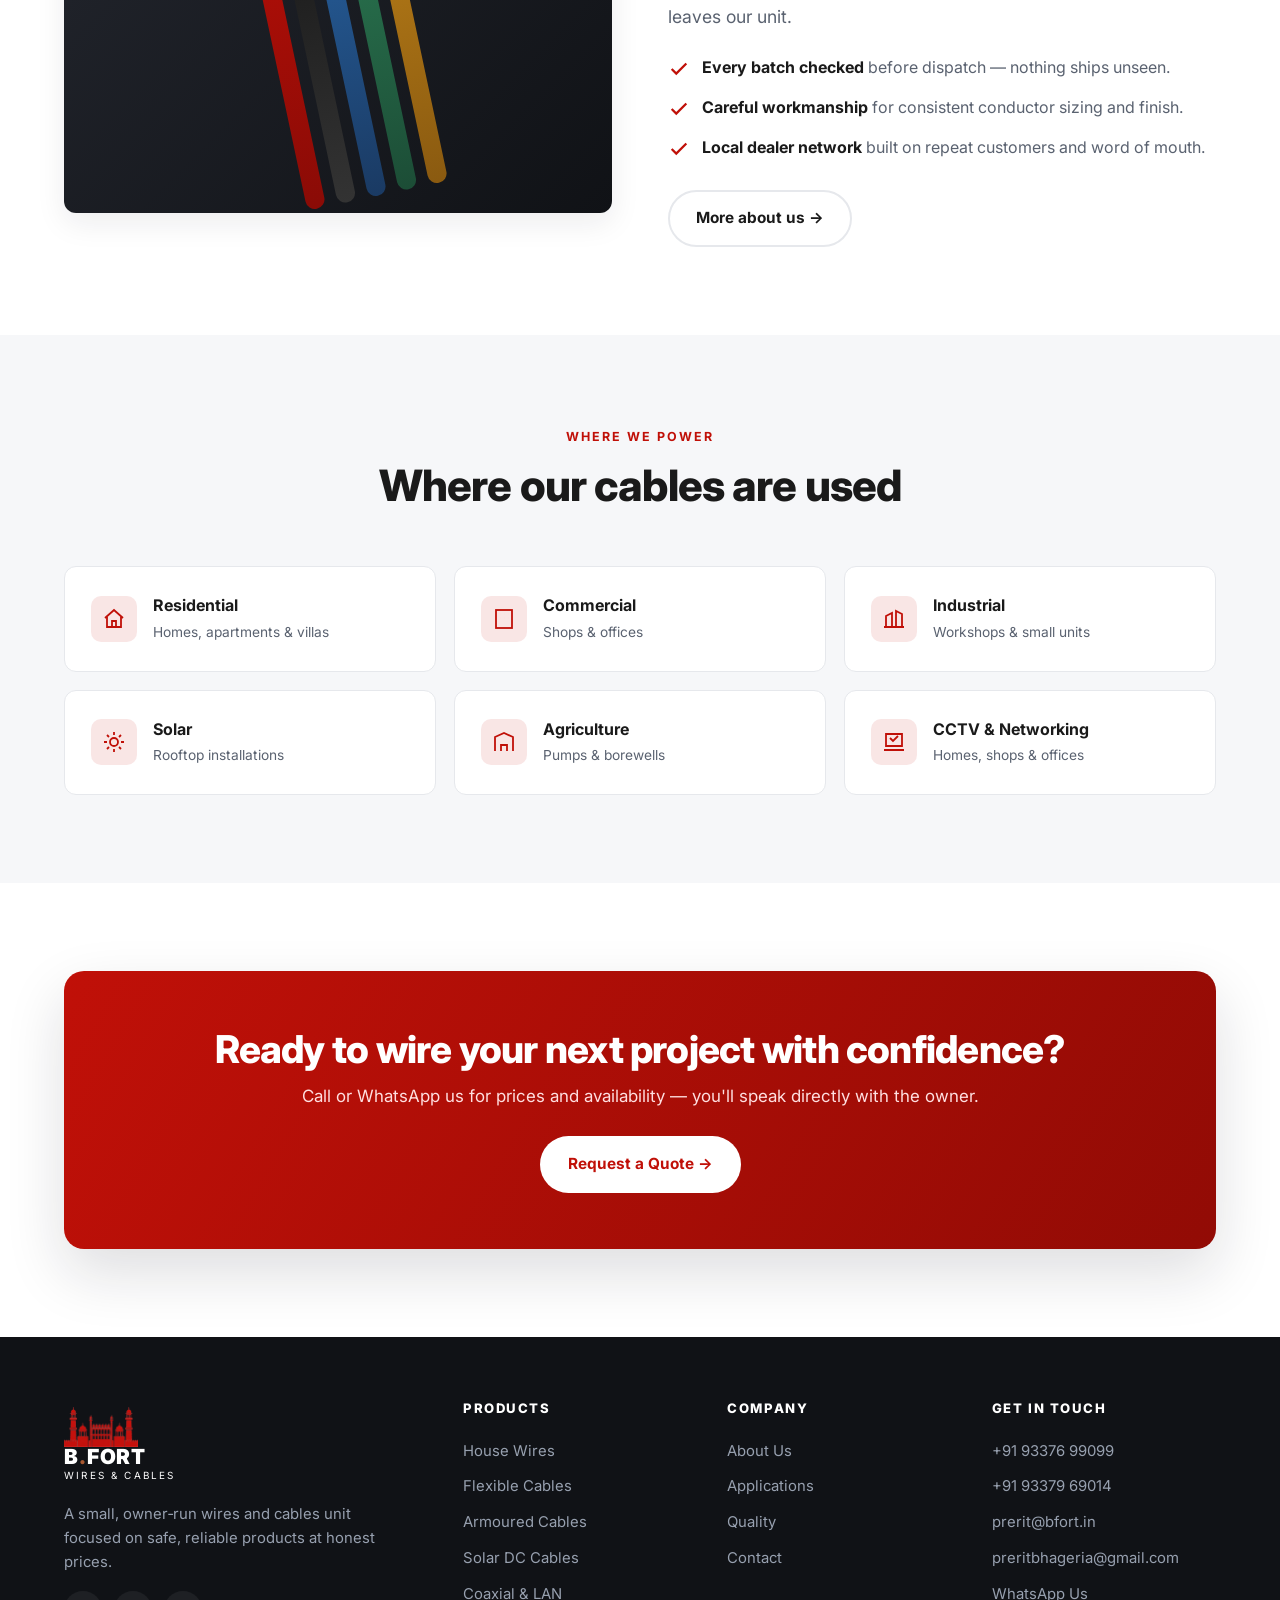
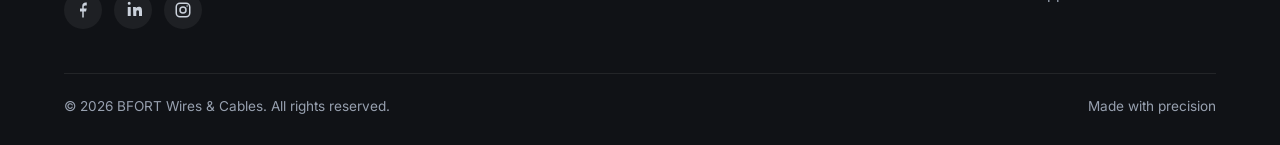
==== commit ac76bc12: "Rewrite copy to match the real scale of the business BFORT is a small proprietor-run unit (10 worker" ====
--- a/index.html
+++ b/index.html
@@ -4,7 +4,7 @@
 <meta charset="UTF-8" />
 <meta name="viewport" content="width=device-width, initial-scale=1.0" />
 <title>BFORT Wires &amp; Cables — Power That You Can Trust</title>
-<meta name="description" content="BFORT manufactures premium electrical wires and cables — house wiring, industrial cables, flexible cords and more. Fire-retardant and built to last." />
+<meta name="description" content="BFORT is a small, owner-run manufacturer of electrical wires and cables — house wiring, flexible cords and more. Fire-retardant and built to last." />
 <link rel="icon" href="assets/favicon.png" type="image/png" />
 <link rel="preconnect" href="https://fonts.googleapis.com" />
 <link rel="preconnect" href="https://fonts.gstatic.com" crossorigin />
@@ -40,10 +40,10 @@
     <div class="hero__copy reveal">
       <span class="hero__badge">● Wires &amp; Cables Manufacturer</span>
       <h1>Power that flows <span>safely</span>, every single time.</h1>
-      <p>BFORT engineers premium copper wires and cables for homes, industry and infrastructure — fire‑retardant, energy‑efficient and built to endure.</p>
+      <p>BFORT is a small, owner‑run unit making dependable copper wires and cables for homes and businesses — fire‑retardant, carefully made and fairly priced.</p>
       <div class="hero__actions">
         <a href="products.html" class="btn btn--primary">Explore Products →</a>
-        <a href="contact.html" class="btn btn--ghost">Talk to an Expert</a>
+        <a href="contact.html" class="btn btn--ghost">Get in Touch</a>
       </div>
     </div>
     <div class="hero__art reveal" aria-hidden="true">
@@ -52,23 +52,13 @@
   </div>
 </section>
 
-<!-- ===== Stats ===== -->
-<section class="stats">
-  <div class="container stats__grid">
-    <div class="stat"><b data-count="30" data-suffix="+">0</b><span>Years of Expertise</span></div>
-    <div class="stat"><b data-count="1200" data-suffix="+">0</b><span>Product Variants</span></div>
-    <div class="stat"><b data-count="99.9" data-suffix="%">0</b><span>Conductivity Grade Copper</span></div>
-    <div class="stat"><b data-count="5000" data-suffix="+">0</b><span>Trusted Partners</span></div>
-  </div>
-</section>
-
 <!-- ===== Why BFORT ===== -->
 <section class="section">
   <div class="container">
     <div class="section-head reveal">
       <span class="eyebrow">Why BFORT</span>
-      <h2>Engineered for safety. Built for the long run.</h2>
-      <p>Every metre of BFORT cable is drawn, insulated and tested to standards that protect what matters most.</p>
+      <h2>Made for safety. Built for the long run.</h2>
+      <p>Every metre of BFORT cable is made and checked with care, because it protects what matters most.</p>
     </div>
     <div class="grid grid--3">
       <article class="card reveal">
@@ -78,13 +68,13 @@
       </article>
       <article class="card reveal">
         <div class="card__icon"><svg viewBox="0 0 24 24" fill="none" stroke="currentColor" stroke-width="2"><path d="M13 2L3 14h7l-1 8 10-12h-7l1-8z"/></svg></div>
-        <h3>99.97% Pure Copper</h3>
-        <p>Electrolytic‑grade conductors deliver superior conductivity, lower losses and cooler running cables.</p>
+        <h3>Quality Copper</h3>
+        <p>We use good electrolytic‑grade copper so our cables conduct better and run cooler.</p>
       </article>
       <article class="card reveal">
         <div class="card__icon"><svg viewBox="0 0 24 24" fill="none" stroke="currentColor" stroke-width="2"><path d="M12 2l3 6 7 1-5 5 1 7-6-3-6 3 1-7-5-5 7-1 3-6z"/></svg></div>
-        <h3>Consistent Quality</h3>
-        <p>Tested in our in‑house lab — batch after batch, no compromise.</p>
+        <h3>Checked Before Dispatch</h3>
+        <p>Every batch is inspected before it leaves our unit — being small means nothing slips through.</p>
       </article>
       <article class="card reveal">
         <div class="card__icon"><svg viewBox="0 0 24 24" fill="none" stroke="currentColor" stroke-width="2"><path d="M3 3v18h18"/><path d="M7 15l4-4 3 3 5-6"/></svg></div>
@@ -98,8 +88,8 @@
       </article>
       <article class="card reveal">
         <div class="card__icon"><svg viewBox="0 0 24 24" fill="none" stroke="currentColor" stroke-width="2"><path d="M20 7L9 18l-5-5"/></svg></div>
-        <h3>End‑to‑End Support</h3>
-        <p>From spec to site, our technical team helps you choose, size and source the right cable fast.</p>
+        <h3>Direct Support</h3>
+        <p>Call or WhatsApp and you talk straight to the people who make the product — no call centres.</p>
       </article>
     </div>
   </div>
@@ -111,7 +101,7 @@
     <div class="section-head reveal">
       <span class="eyebrow">Our Range</span>
       <h2>A cable for every connection</h2>
-      <p>From switchboards to substations, BFORT has a purpose‑built solution.</p>
+      <p>From house wiring to flexible cords, we make cables for everyday needs.</p>
     </div>
     <div class="grid grid--3">
       <article class="product reveal">
@@ -150,7 +140,7 @@
         <div class="product__top p-green"><svg viewBox="0 0 24 24" fill="none" stroke="currentColor" stroke-width="1.6"><path d="M12 3v6M8 6l4-3 4 3"/><rect x="5" y="9" width="14" height="11" rx="2"/><path d="M9 14h6"/></svg></div>
         <div class="product__body">
           <h3>Solar DC Cables</h3>
-          <p>UV‑stable, double‑insulated cables engineered for rooftop and utility solar plants.</p>
+          <p>UV‑stable, double‑insulated cables made for rooftop solar installations.</p>
           <div class="product__tags"><span class="tag">1.5kV DC</span><span class="tag">UV Rated</span></div>
         </div>
       </article>
@@ -183,12 +173,12 @@
     </div>
     <div class="reveal">
       <span class="eyebrow">Who We Are</span>
-      <h2 style="font-size:clamp(1.8rem,3.4vw,2.6rem)">Three decades of keeping India connected</h2>
-      <p class="lead" style="margin-top:16px">BFORT began with a simple belief: electricity should be safe by design. Today our fully‑integrated plant draws, insulates and tests every cable under one roof — so quality is never left to chance.</p>
+      <h2 style="font-size:clamp(1.8rem,3.4vw,2.6rem)">A small unit that takes wiring seriously</h2>
+      <p class="lead" style="margin-top:16px">BFORT began with a simple belief: electricity should be safe by design. We're a small team — ten skilled workers, a manager and the owner — and every cable gets personal attention before it leaves our unit.</p>
       <ul class="checklist">
-        <li><svg viewBox="0 0 24 24" fill="none" stroke="currentColor" stroke-width="2.5"><path d="M20 6L9 17l-5-5"/></svg><span><b>In‑house testing lab</b> validating every batch against IS specifications.</span></li>
-        <li><svg viewBox="0 0 24 24" fill="none" stroke="currentColor" stroke-width="2.5"><path d="M20 6L9 17l-5-5"/></svg><span><b>Automated drawing lines</b> for consistent conductor diameter and purity.</span></li>
-        <li><svg viewBox="0 0 24 24" fill="none" stroke="currentColor" stroke-width="2.5"><path d="M20 6L9 17l-5-5"/></svg><span><b>Pan‑India distribution</b> with a network of trusted dealers and partners.</span></li>
+        <li><svg viewBox="0 0 24 24" fill="none" stroke="currentColor" stroke-width="2.5"><path d="M20 6L9 17l-5-5"/></svg><span><b>Every batch checked</b> before dispatch — nothing ships unseen.</span></li>
+        <li><svg viewBox="0 0 24 24" fill="none" stroke="currentColor" stroke-width="2.5"><path d="M20 6L9 17l-5-5"/></svg><span><b>Careful workmanship</b> for consistent conductor sizing and finish.</span></li>
+        <li><svg viewBox="0 0 24 24" fill="none" stroke="currentColor" stroke-width="2.5"><path d="M20 6L9 17l-5-5"/></svg><span><b>Local dealer network</b> built on repeat customers and word of mouth.</span></li>
       </ul>
       <div style="margin-top:30px"><a href="about.html" class="btn btn--outline">More about us →</a></div>
     </div>
@@ -200,15 +190,15 @@
   <div class="container">
     <div class="section-head reveal">
       <span class="eyebrow">Where We Power</span>
-      <h2>Trusted across every sector</h2>
+      <h2>Where our cables are used</h2>
     </div>
     <div class="apps">
       <div class="app reveal"><div class="app__ic"><svg viewBox="0 0 24 24" fill="none" stroke="currentColor" stroke-width="1.8"><path d="M3 11l9-8 9 8"/><path d="M5 10v10h14V10"/><path d="M10 20v-6h4v6"/></svg></div><div><b>Residential</b><span>Homes, apartments &amp; villas</span></div></div>
-      <div class="app reveal"><div class="app__ic"><svg viewBox="0 0 24 24" fill="none" stroke="currentColor" stroke-width="1.8"><rect x="4" y="3" width="16" height="18"/><path d="M8 7h.01M12 7h.01M16 7h.01M8 11h.01M12 11h.01M16 11h.01"/></svg></div><div><b>Commercial</b><span>Offices, malls &amp; hotels</span></div></div>
-      <div class="app reveal"><div class="app__ic"><svg viewBox="0 0 24 24" fill="none" stroke="currentColor" stroke-width="1.8"><path d="M2 20h20M4 20V9l6-3v14M14 20V4l6 3v13"/></svg></div><div><b>Industrial</b><span>Factories &amp; plants</span></div></div>
-      <div class="app reveal"><div class="app__ic"><svg viewBox="0 0 24 24" fill="none" stroke="currentColor" stroke-width="1.8"><circle cx="12" cy="12" r="4"/><path d="M12 2v3M12 19v3M2 12h3M19 12h3M5 5l2 2M17 17l2 2M19 5l-2 2M7 17l-2 2"/></svg></div><div><b>Solar &amp; Renewables</b><span>Rooftop &amp; utility solar</span></div></div>
-      <div class="app reveal"><div class="app__ic"><svg viewBox="0 0 24 24" fill="none" stroke="currentColor" stroke-width="1.8"><path d="M3 21V7l9-4 9 4v14"/><path d="M9 21v-6h6v6"/></svg></div><div><b>Infrastructure</b><span>Metro, roads &amp; airports</span></div></div>
-      <div class="app reveal"><div class="app__ic"><svg viewBox="0 0 24 24" fill="none" stroke="currentColor" stroke-width="1.8"><path d="M4 4h16v12H4z"/><path d="M2 20h20M8 8l3 3 5-5"/></svg></div><div><b>IT &amp; Networking</b><span>Data centres &amp; campuses</span></div></div>
+      <div class="app reveal"><div class="app__ic"><svg viewBox="0 0 24 24" fill="none" stroke="currentColor" stroke-width="1.8"><rect x="4" y="3" width="16" height="18"/><path d="M8 7h.01M12 7h.01M16 7h.01M8 11h.01M12 11h.01M16 11h.01"/></svg></div><div><b>Commercial</b><span>Shops &amp; offices</span></div></div>
+      <div class="app reveal"><div class="app__ic"><svg viewBox="0 0 24 24" fill="none" stroke="currentColor" stroke-width="1.8"><path d="M2 20h20M4 20V9l6-3v14M14 20V4l6 3v13"/></svg></div><div><b>Industrial</b><span>Workshops &amp; small units</span></div></div>
+      <div class="app reveal"><div class="app__ic"><svg viewBox="0 0 24 24" fill="none" stroke="currentColor" stroke-width="1.8"><circle cx="12" cy="12" r="4"/><path d="M12 2v3M12 19v3M2 12h3M19 12h3M5 5l2 2M17 17l2 2M19 5l-2 2M7 17l-2 2"/></svg></div><div><b>Solar</b><span>Rooftop installations</span></div></div>
+      <div class="app reveal"><div class="app__ic"><svg viewBox="0 0 24 24" fill="none" stroke="currentColor" stroke-width="1.8"><path d="M3 21V7l9-4 9 4v14"/><path d="M9 21v-6h6v6"/></svg></div><div><b>Agriculture</b><span>Pumps &amp; borewells</span></div></div>
+      <div class="app reveal"><div class="app__ic"><svg viewBox="0 0 24 24" fill="none" stroke="currentColor" stroke-width="1.8"><path d="M4 4h16v12H4z"/><path d="M2 20h20M8 8l3 3 5-5"/></svg></div><div><b>CCTV &amp; Networking</b><span>Homes, shops &amp; offices</span></div></div>
     </div>
   </div>
 </section>
@@ -218,7 +208,7 @@
   <div class="container">
     <div class="cta reveal">
       <h2>Ready to wire your next project with confidence?</h2>
-      <p>Get technical specs, bulk pricing and dealer details from our team.</p>
+      <p>Call or WhatsApp us for prices and availability — you'll speak directly with the owner.</p>
       <a href="contact.html" class="btn" style="background:#fff;color:var(--red)">Request a Quote →</a>
     </div>
   </div>
@@ -233,7 +223,7 @@
           <img class="brand__mark" src="assets/logo-mark.png" alt="BFORT" />
           <span class="brand__text"><b>B<span>.</span>FORT</b><small>Wires &amp; Cables</small></span>
         </a>
-        <p>Premium electrical wires and cables engineered for safety, efficiency and a lifetime of reliable power.</p>
+        <p>A small, owner‑run wires and cables unit focused on safe, reliable products at honest prices.</p>
         <div class="social">
           <a href="#" aria-label="Facebook"><svg viewBox="0 0 24 24" fill="currentColor"><path d="M13 22v-8h3l1-4h-4V8c0-1 .3-2 2-2h2V2.2C18.4 2.1 17 2 15.6 2 12.8 2 11 3.7 11 6.7V10H8v4h3v8z"/></svg></a>
           <a href="#" aria-label="LinkedIn"><svg viewBox="0 0 24 24" fill="currentColor"><path d="M6.94 5A2 2 0 116.94 1a2 2 0 010 4zM5 8h4v12H5zM12 8h3.8v1.7h.05c.53-1 1.83-2 3.75-2 4 0 4.4 2.6 4.4 6V20h-4v-5c0-1.2 0-2.7-1.7-2.7s-1.9 1.3-1.9 2.6V20h-4z"/></svg></a>
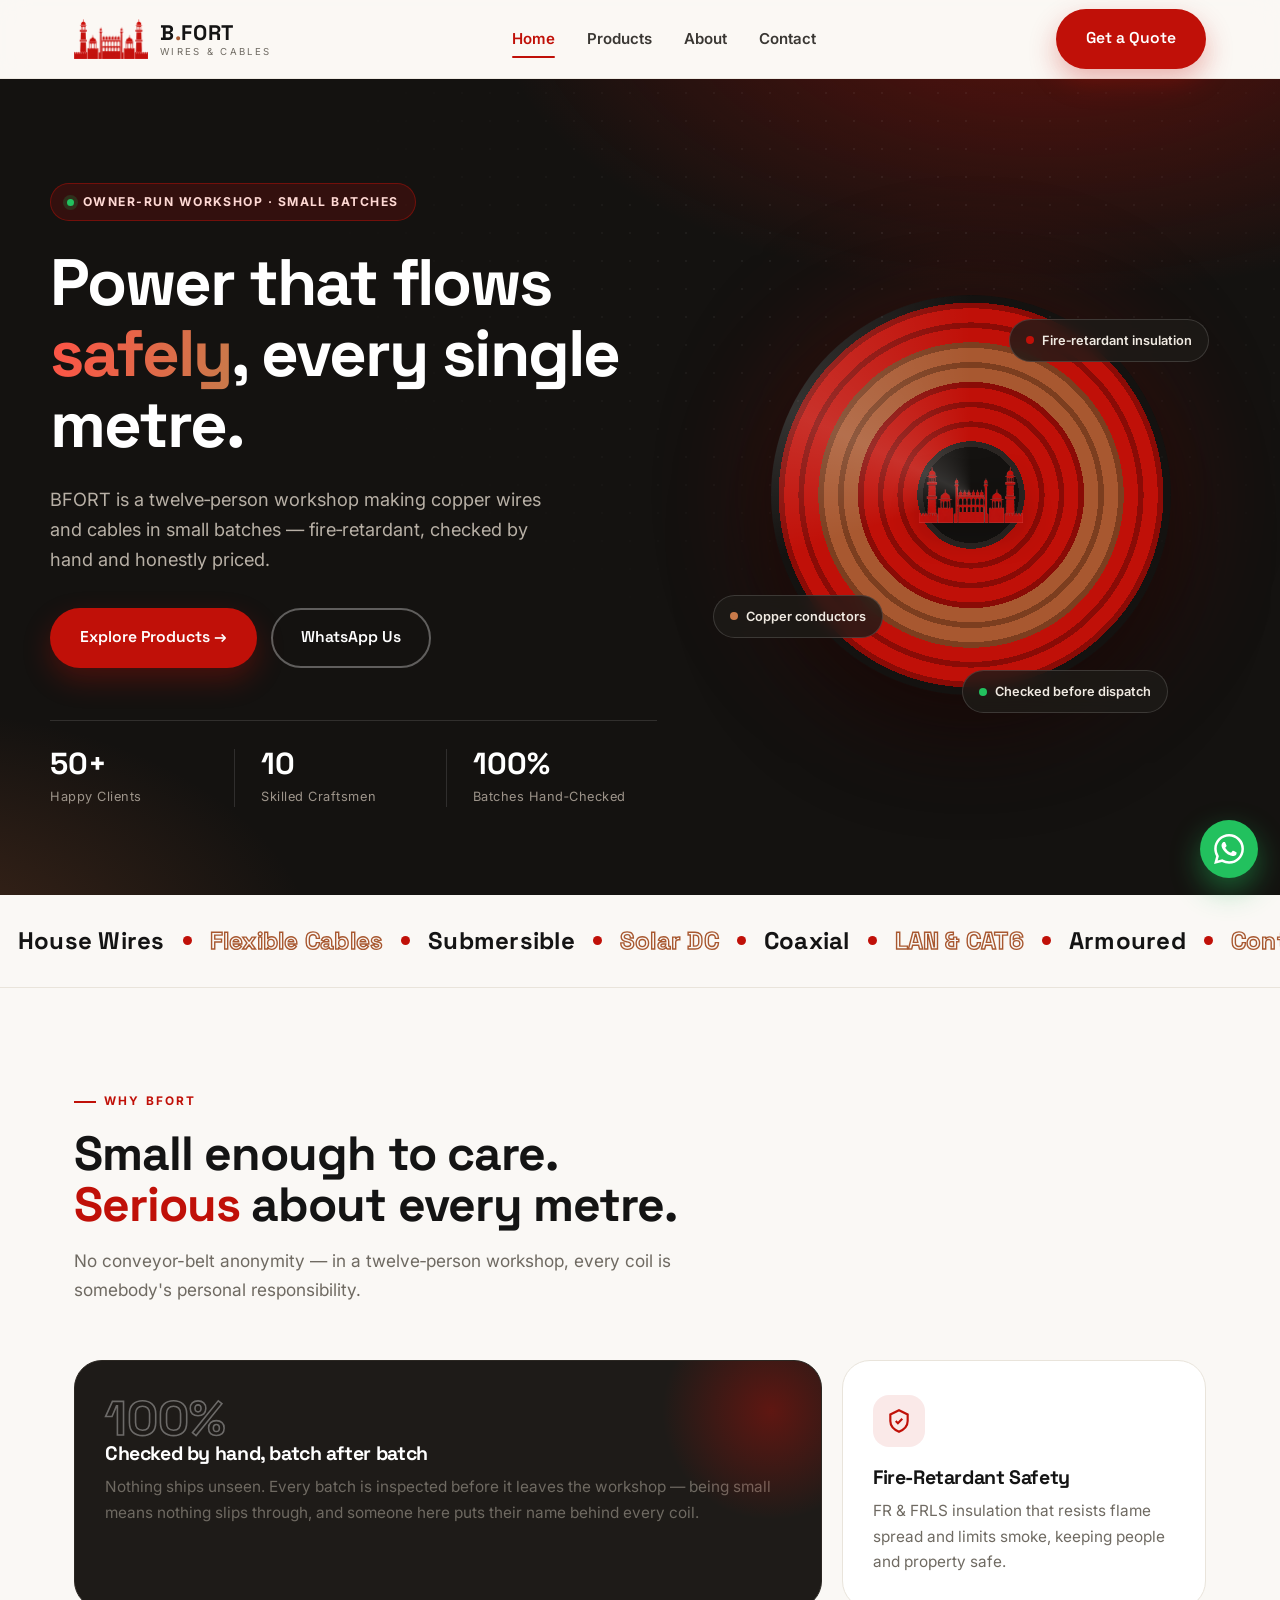
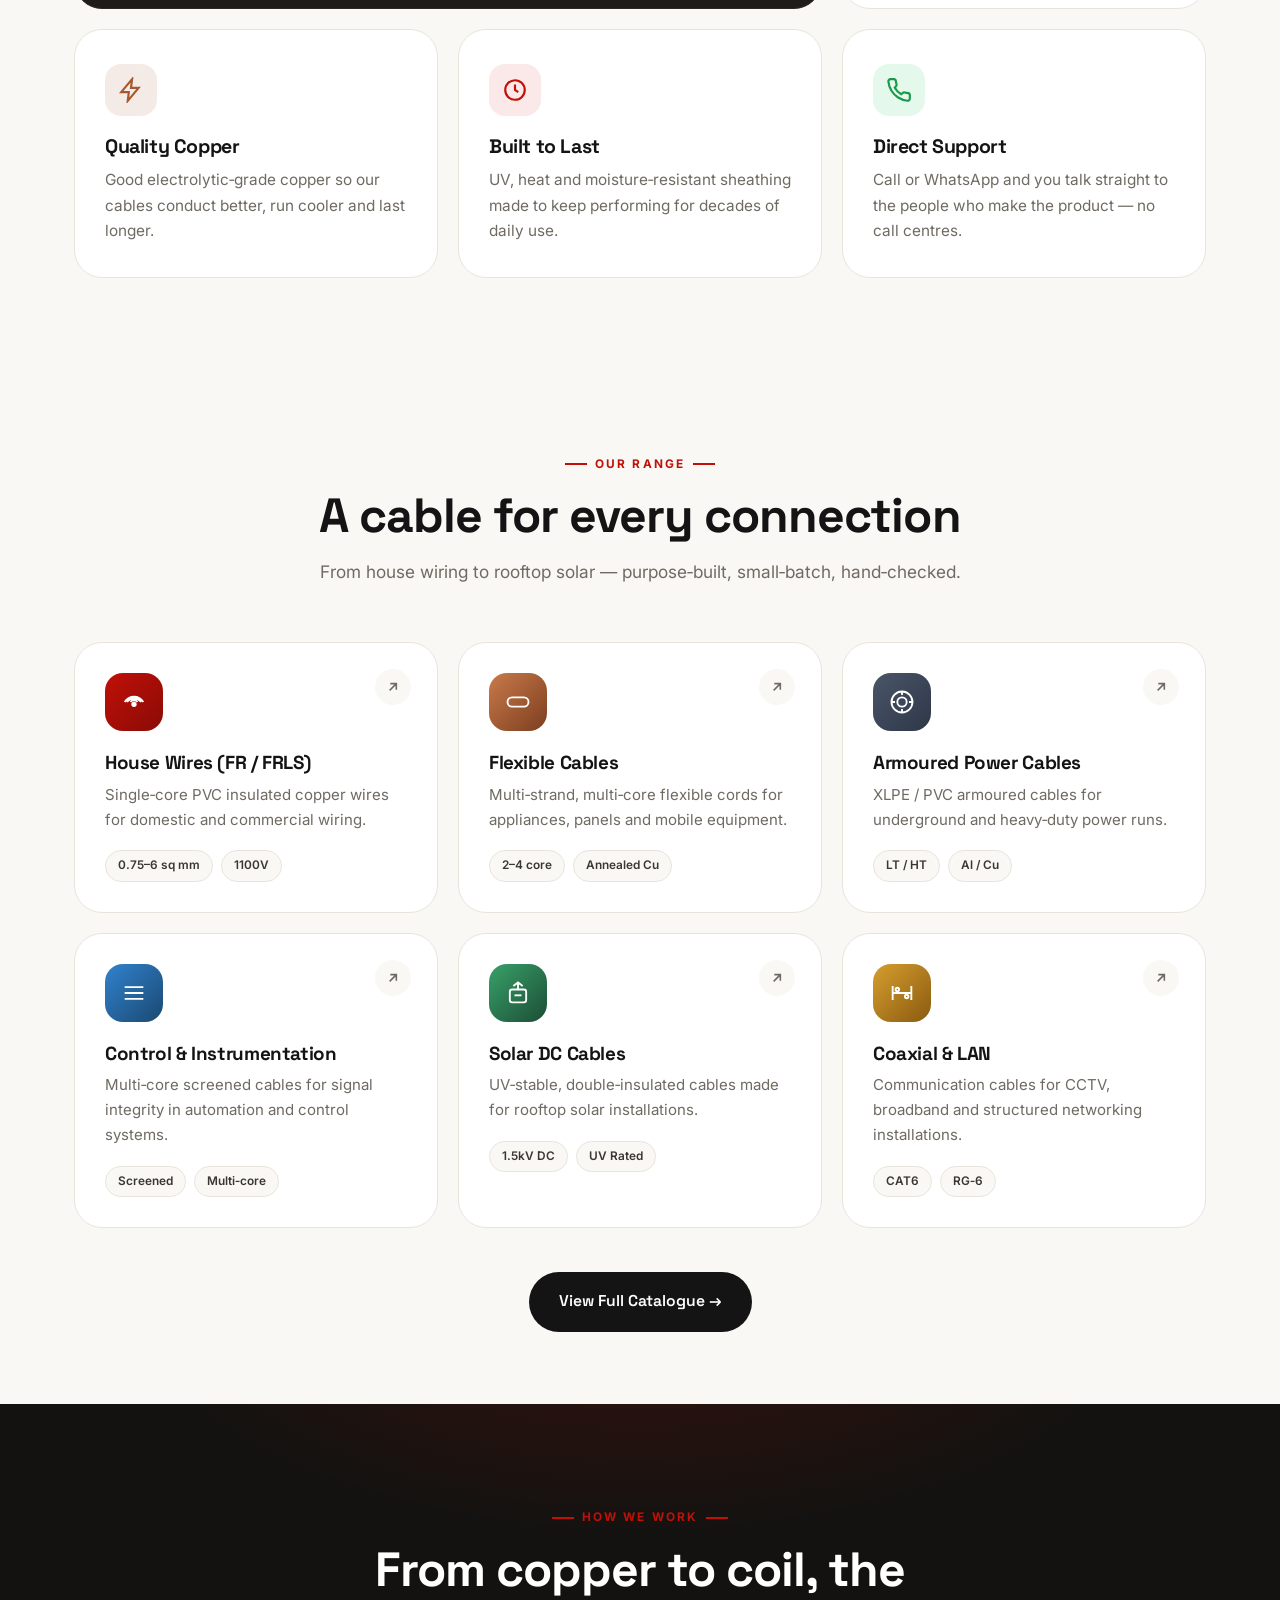
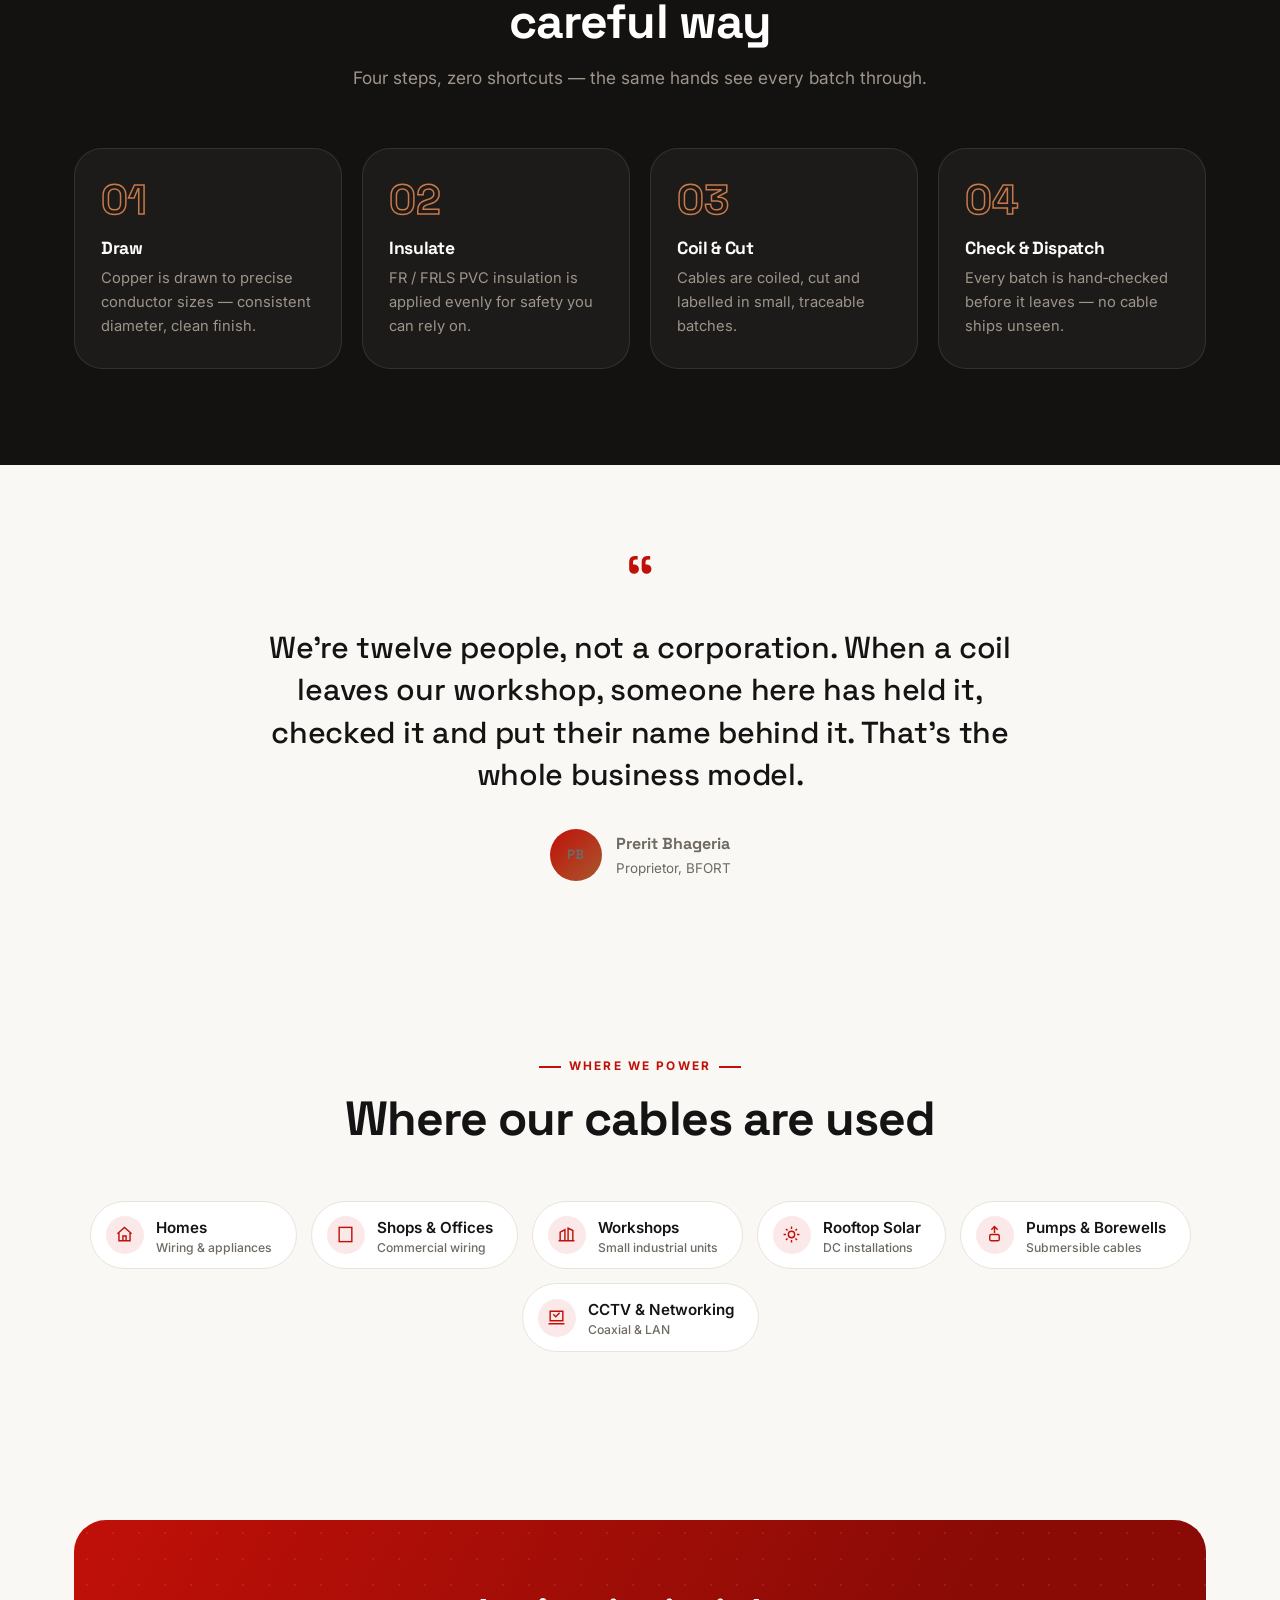
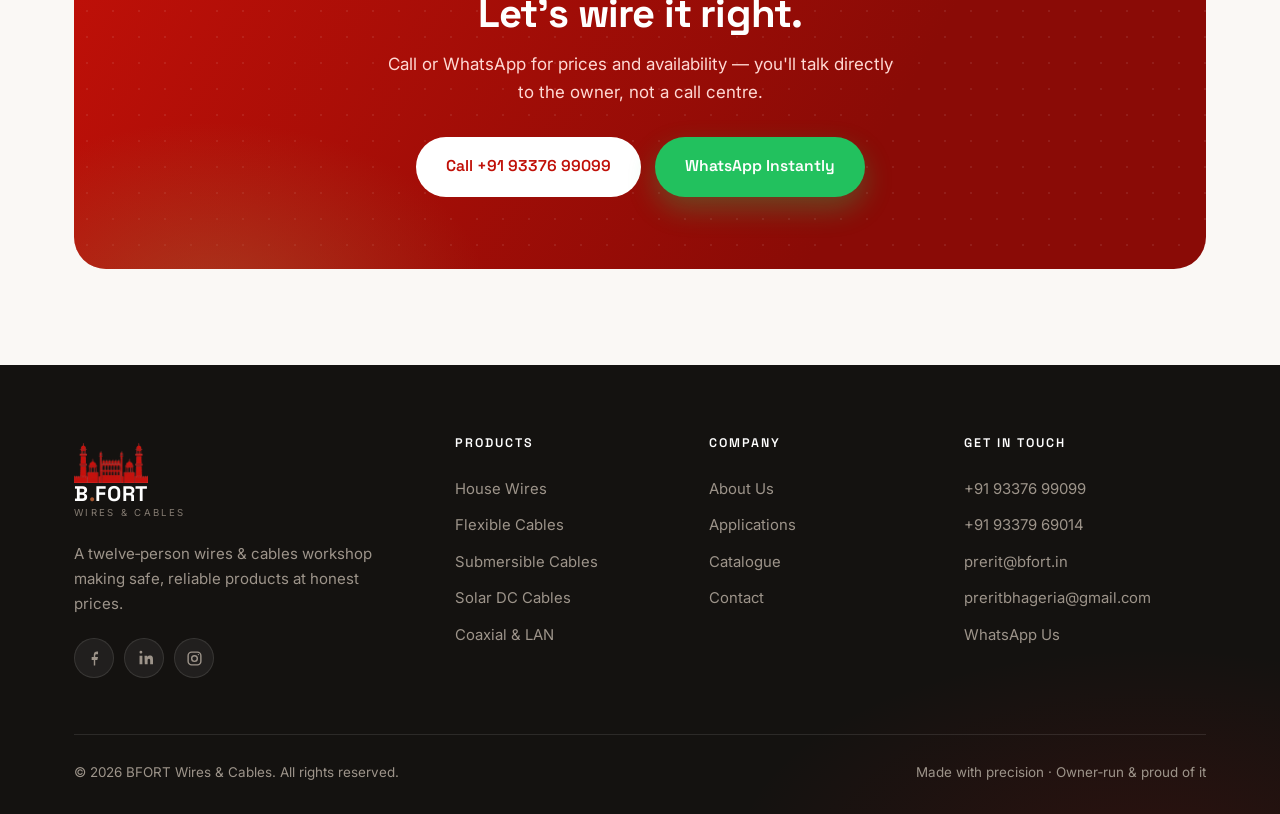
==== commit cffbce58: "Redesign the site with a fresh modern look, honest content intact Full visual rebuild inspired by co" ====
--- a/index.html
+++ b/index.html
@@ -3,17 +3,16 @@
 <head>
 <meta charset="UTF-8" />
 <meta name="viewport" content="width=device-width, initial-scale=1.0" />
-<title>BFORT Wires &amp; Cables — Power That You Can Trust</title>
-<meta name="description" content="BFORT is a small, owner-run manufacturer of electrical wires and cables — house wiring, flexible cords and more. Fire-retardant and built to last." />
+<title>BFORT Wires &amp; Cables — Small Workshop, Serious Wires</title>
+<meta name="description" content="BFORT is a twelve-person workshop making copper wires and cables in small batches — fire-retardant, checked by hand and honestly priced." />
 <link rel="icon" href="assets/favicon.png" type="image/png" />
 <link rel="preconnect" href="https://fonts.googleapis.com" />
 <link rel="preconnect" href="https://fonts.gstatic.com" crossorigin />
-<link href="https://fonts.googleapis.com/css2?family=Inter:wght@400;500;600;700;800;900&display=swap" rel="stylesheet" />
+<link href="https://fonts.googleapis.com/css2?family=Space+Grotesk:wght@500;600;700&family=Inter:wght@400;500;600;700&display=swap" rel="stylesheet" />
 <link rel="stylesheet" href="css/style.css" />
 </head>
 <body>
 
-<!-- ===== Header ===== -->
 <header class="header">
   <div class="container nav">
     <a class="brand" href="index.html" aria-label="BFORT home">
@@ -24,7 +23,6 @@
       <a href="index.html" class="active">Home</a>
       <a href="products.html">Products</a>
       <a href="about.html">About</a>
-      <a href="index.html#applications">Applications</a>
       <a href="contact.html">Contact</a>
     </nav>
     <div class="nav__cta">
@@ -38,56 +36,85 @@
 <section class="hero">
   <div class="container hero__grid">
     <div class="hero__copy reveal">
-      <span class="hero__badge">● Wires &amp; Cables Manufacturer</span>
-      <h1>Power that flows <span>safely</span>, every single time.</h1>
-      <p>BFORT is a small, owner‑run unit making dependable copper wires and cables for homes and businesses — fire‑retardant, carefully made and fairly priced.</p>
+      <span class="hero__badge"><i></i>Owner‑run workshop · Small batches</span>
+      <h1>Power that flows <em>safely</em>, every single metre.</h1>
+      <p>BFORT is a twelve‑person workshop making copper wires and cables in small batches — fire‑retardant, checked by hand and honestly priced.</p>
       <div class="hero__actions">
         <a href="products.html" class="btn btn--primary">Explore Products →</a>
-        <a href="contact.html" class="btn btn--ghost">Get in Touch</a>
+        <a href="https://wa.me/919337699099" target="_blank" rel="noopener" class="btn btn--ghost">WhatsApp Us</a>
+      </div>
+      <div class="hero__stats">
+        <div class="hero__stat"><b data-count="50" data-suffix="+">0</b><span>Happy Clients</span></div>
+        <div class="hero__stat"><b data-count="10" data-suffix="">0</b><span>Skilled Craftsmen</span></div>
+        <div class="hero__stat"><b data-count="100" data-suffix="%">0</b><span>Batches Hand‑Checked</span></div>
       </div>
     </div>
     <div class="hero__art reveal" aria-hidden="true">
-      <div class="spool"></div>
-    </div>
-  </div>
-</section>
-
-<!-- ===== Why BFORT ===== -->
+      <div class="coil"><img class="coil__logo" src="assets/logo-mark.png" alt="" /></div>
+      <span class="chip-float"><i></i>Fire‑retardant insulation</span>
+      <span class="chip-float"><i></i>Copper conductors</span>
+      <span class="chip-float"><i></i>Checked before dispatch</span>
+    </div>
+  </div>
+</section>
+
+<!-- ===== Marquee ===== -->
+<div class="marquee" aria-hidden="true">
+  <div class="marquee__track">
+    <div class="marquee__group">
+      <span class="marquee__item">House Wires</span><span class="marquee__dot"></span>
+      <span class="marquee__item">Flexible Cables</span><span class="marquee__dot"></span>
+      <span class="marquee__item">Submersible</span><span class="marquee__dot"></span>
+      <span class="marquee__item">Solar DC</span><span class="marquee__dot"></span>
+      <span class="marquee__item">Coaxial</span><span class="marquee__dot"></span>
+      <span class="marquee__item">LAN &amp; CAT6</span><span class="marquee__dot"></span>
+      <span class="marquee__item">Armoured</span><span class="marquee__dot"></span>
+      <span class="marquee__item">Control Cables</span><span class="marquee__dot"></span>
+    </div>
+    <div class="marquee__group">
+      <span class="marquee__item">House Wires</span><span class="marquee__dot"></span>
+      <span class="marquee__item">Flexible Cables</span><span class="marquee__dot"></span>
+      <span class="marquee__item">Submersible</span><span class="marquee__dot"></span>
+      <span class="marquee__item">Solar DC</span><span class="marquee__dot"></span>
+      <span class="marquee__item">Coaxial</span><span class="marquee__dot"></span>
+      <span class="marquee__item">LAN &amp; CAT6</span><span class="marquee__dot"></span>
+      <span class="marquee__item">Armoured</span><span class="marquee__dot"></span>
+      <span class="marquee__item">Control Cables</span><span class="marquee__dot"></span>
+    </div>
+  </div>
+</div>
+
+<!-- ===== Why BFORT (bento) ===== -->
 <section class="section">
   <div class="container">
     <div class="section-head reveal">
       <span class="eyebrow">Why BFORT</span>
-      <h2>Made for safety. Built for the long run.</h2>
-      <p>Every metre of BFORT cable is made and checked with care, because it protects what matters most.</p>
-    </div>
-    <div class="grid grid--3">
-      <article class="card reveal">
-        <div class="card__icon"><svg viewBox="0 0 24 24" fill="none" stroke="currentColor" stroke-width="2"><path d="M12 2l8 4v6c0 5-3.5 8-8 10-4.5-2-8-5-8-10V6l8-4z"/><path d="M9 12l2 2 4-4"/></svg></div>
+      <h2>Small enough to care.<br/><span class="accent">Serious</span> about every metre.</h2>
+      <p>No conveyor-belt anonymity — in a twelve‑person workshop, every coil is somebody's personal responsibility.</p>
+    </div>
+    <div class="bento">
+      <article class="bento__card bento__card--wide bento__card--dark reveal">
+        <span class="bento__num">100%</span>
+        <h3>Checked by hand, batch after batch</h3>
+        <p>Nothing ships unseen. Every batch is inspected before it leaves the workshop — being small means nothing slips through, and someone here puts their name behind every coil.</p>
+      </article>
+      <article class="bento__card reveal">
+        <div class="bento__icon"><svg viewBox="0 0 24 24" fill="none" stroke="currentColor" stroke-width="2"><path d="M12 2l8 4v6c0 5-3.5 8-8 10-4.5-2-8-5-8-10V6l8-4z"/><path d="M9 12l2 2 4-4"/></svg></div>
         <h3>Fire‑Retardant Safety</h3>
         <p>FR &amp; FRLS insulation that resists flame spread and limits smoke, keeping people and property safe.</p>
       </article>
-      <article class="card reveal">
-        <div class="card__icon"><svg viewBox="0 0 24 24" fill="none" stroke="currentColor" stroke-width="2"><path d="M13 2L3 14h7l-1 8 10-12h-7l1-8z"/></svg></div>
+      <article class="bento__card reveal">
+        <div class="bento__icon bento__icon--copper"><svg viewBox="0 0 24 24" fill="none" stroke="currentColor" stroke-width="2"><path d="M13 2L3 14h7l-1 8 10-12h-7l1-8z"/></svg></div>
         <h3>Quality Copper</h3>
-        <p>We use good electrolytic‑grade copper so our cables conduct better and run cooler.</p>
-      </article>
-      <article class="card reveal">
-        <div class="card__icon"><svg viewBox="0 0 24 24" fill="none" stroke="currentColor" stroke-width="2"><path d="M12 2l3 6 7 1-5 5 1 7-6-3-6 3 1-7-5-5 7-1 3-6z"/></svg></div>
-        <h3>Checked Before Dispatch</h3>
-        <p>Every batch is inspected before it leaves our unit — being small means nothing slips through.</p>
-      </article>
-      <article class="card reveal">
-        <div class="card__icon"><svg viewBox="0 0 24 24" fill="none" stroke="currentColor" stroke-width="2"><path d="M3 3v18h18"/><path d="M7 15l4-4 3 3 5-6"/></svg></div>
-        <h3>Energy Efficient</h3>
-        <p>Precision sizing minimises resistance and heat, cutting energy waste over the life of your wiring.</p>
-      </article>
-      <article class="card reveal">
-        <div class="card__icon"><svg viewBox="0 0 24 24" fill="none" stroke="currentColor" stroke-width="2"><circle cx="12" cy="12" r="9"/><path d="M12 7v5l3 2"/></svg></div>
-        <h3>Long Service Life</h3>
-        <p>UV, heat and moisture‑resistant sheathing rated to keep performing for decades of daily use.</p>
-      </article>
-      <article class="card reveal">
-        <div class="card__icon"><svg viewBox="0 0 24 24" fill="none" stroke="currentColor" stroke-width="2"><path d="M20 7L9 18l-5-5"/></svg></div>
+        <p>Good electrolytic‑grade copper so our cables conduct better, run cooler and last longer.</p>
+      </article>
+      <article class="bento__card reveal">
+        <div class="bento__icon"><svg viewBox="0 0 24 24" fill="none" stroke="currentColor" stroke-width="2"><circle cx="12" cy="12" r="9"/><path d="M12 7v5l3 2"/></svg></div>
+        <h3>Built to Last</h3>
+        <p>UV, heat and moisture‑resistant sheathing made to keep performing for decades of daily use.</p>
+      </article>
+      <article class="bento__card reveal">
+        <div class="bento__icon bento__icon--green"><svg viewBox="0 0 24 24" fill="none" stroke="currentColor" stroke-width="2"><path d="M22 16.9v3a2 2 0 01-2.2 2 19.8 19.8 0 01-8.6-3 19.5 19.5 0 01-6-6 19.8 19.8 0 01-3-8.6A2 2 0 014.1 2h3a2 2 0 012 1.7c.1 1 .3 1.9.6 2.8a2 2 0 01-.5 2.1L8.1 9.9a16 16 0 006 6l1.3-1.1a2 2 0 012.1-.5c.9.3 1.8.5 2.8.6a2 2 0 011.7 2z"/></svg></div>
         <h3>Direct Support</h3>
         <p>Call or WhatsApp and you talk straight to the people who make the product — no call centres.</p>
       </article>
@@ -96,61 +123,55 @@
 </section>
 
 <!-- ===== Products preview ===== -->
-<section class="section section--soft" id="products">
-  <div class="container">
-    <div class="section-head reveal">
+<section class="section section--tight" id="products">
+  <div class="container">
+    <div class="section-head section-head--center reveal">
       <span class="eyebrow">Our Range</span>
       <h2>A cable for every connection</h2>
-      <p>From house wiring to flexible cords, we make cables for everyday needs.</p>
+      <p>From house wiring to rooftop solar — purpose‑built, small‑batch, hand‑checked.</p>
     </div>
     <div class="grid grid--3">
       <article class="product reveal">
-        <div class="product__top p-red"><svg viewBox="0 0 24 24" fill="none" stroke="currentColor" stroke-width="1.6"><path d="M4 12c4-6 12-6 16 0M6 12c3-4 9-4 12 0M9 12c1.5-2 4.5-2 6 0"/><circle cx="12" cy="14" r="1.5" fill="currentColor"/></svg></div>
-        <div class="product__body">
-          <h3>House Wires (FR / FRLS)</h3>
-          <p>Single‑core PVC insulated copper wires for domestic and commercial wiring.</p>
-          <div class="product__tags"><span class="tag">0.75–6 sq mm</span><span class="tag">1100V</span></div>
-        </div>
-      </article>
-      <article class="product reveal">
-        <div class="product__top p-copper"><svg viewBox="0 0 24 24" fill="none" stroke="currentColor" stroke-width="1.6"><rect x="3" y="8" width="18" height="8" rx="4"/><path d="M7 12h.01M11 12h.01M15 12h.01"/></svg></div>
-        <div class="product__body">
-          <h3>Flexible Cables</h3>
-          <p>Multi‑strand, multi‑core flexible cords for appliances, panels and mobile equipment.</p>
-          <div class="product__tags"><span class="tag">2–4 core</span><span class="tag">Annealed Cu</span></div>
-        </div>
-      </article>
-      <article class="product reveal">
-        <div class="product__top p-slate"><svg viewBox="0 0 24 24" fill="none" stroke="currentColor" stroke-width="1.6"><circle cx="12" cy="12" r="9"/><circle cx="12" cy="12" r="4"/><path d="M12 3v3M12 18v3M3 12h3M18 12h3"/></svg></div>
-        <div class="product__body">
-          <h3>Armoured Power Cables</h3>
-          <p>XLPE / PVC armoured cables for underground and heavy industrial power distribution.</p>
-          <div class="product__tags"><span class="tag">LT / HT</span><span class="tag">Al / Cu</span></div>
-        </div>
-      </article>
-      <article class="product reveal">
-        <div class="product__top p-blue"><svg viewBox="0 0 24 24" fill="none" stroke="currentColor" stroke-width="1.6"><path d="M4 7h16M4 12h16M4 17h16"/></svg></div>
-        <div class="product__body">
-          <h3>Control &amp; Instrumentation</h3>
-          <p>Multi‑core screened cables for signal integrity in automation and control systems.</p>
-          <div class="product__tags"><span class="tag">Screened</span><span class="tag">Multi‑core</span></div>
-        </div>
-      </article>
-      <article class="product reveal">
-        <div class="product__top p-green"><svg viewBox="0 0 24 24" fill="none" stroke="currentColor" stroke-width="1.6"><path d="M12 3v6M8 6l4-3 4 3"/><rect x="5" y="9" width="14" height="11" rx="2"/><path d="M9 14h6"/></svg></div>
-        <div class="product__body">
-          <h3>Solar DC Cables</h3>
-          <p>UV‑stable, double‑insulated cables made for rooftop solar installations.</p>
-          <div class="product__tags"><span class="tag">1.5kV DC</span><span class="tag">UV Rated</span></div>
-        </div>
-      </article>
-      <article class="product reveal">
-        <div class="product__top p-amber"><svg viewBox="0 0 24 24" fill="none" stroke="currentColor" stroke-width="1.6"><path d="M4 18V6M20 18V6M4 12h16"/><circle cx="8" cy="9" r="1.5"/><circle cx="16" cy="15" r="1.5"/></svg></div>
-        <div class="product__body">
-          <h3>Coaxial &amp; LAN</h3>
-          <p>Communication cables for CCTV, broadband and structured networking installations.</p>
-          <div class="product__tags"><span class="tag">CAT6</span><span class="tag">RG‑6</span></div>
-        </div>
+        <span class="product__arrow"><svg viewBox="0 0 24 24" fill="none" stroke="currentColor" stroke-width="2.4"><path d="M7 17L17 7M8 7h9v9"/></svg></span>
+        <div class="product__icon p-red"><svg viewBox="0 0 24 24" fill="none" stroke="currentColor" stroke-width="1.6"><path d="M4 12c4-6 12-6 16 0M6 12c3-4 9-4 12 0M9 12c1.5-2 4.5-2 6 0"/><circle cx="12" cy="14" r="1.5" fill="currentColor"/></svg></div>
+        <h3>House Wires (FR / FRLS)</h3>
+        <p>Single‑core PVC insulated copper wires for domestic and commercial wiring.</p>
+        <div class="product__tags"><span class="tag">0.75–6 sq mm</span><span class="tag">1100V</span></div>
+      </article>
+      <article class="product reveal">
+        <span class="product__arrow"><svg viewBox="0 0 24 24" fill="none" stroke="currentColor" stroke-width="2.4"><path d="M7 17L17 7M8 7h9v9"/></svg></span>
+        <div class="product__icon p-copper"><svg viewBox="0 0 24 24" fill="none" stroke="currentColor" stroke-width="1.6"><rect x="3" y="8" width="18" height="8" rx="4"/><path d="M7 12h.01M11 12h.01M15 12h.01"/></svg></div>
+        <h3>Flexible Cables</h3>
+        <p>Multi‑strand, multi‑core flexible cords for appliances, panels and mobile equipment.</p>
+        <div class="product__tags"><span class="tag">2–4 core</span><span class="tag">Annealed Cu</span></div>
+      </article>
+      <article class="product reveal">
+        <span class="product__arrow"><svg viewBox="0 0 24 24" fill="none" stroke="currentColor" stroke-width="2.4"><path d="M7 17L17 7M8 7h9v9"/></svg></span>
+        <div class="product__icon p-slate"><svg viewBox="0 0 24 24" fill="none" stroke="currentColor" stroke-width="1.6"><circle cx="12" cy="12" r="9"/><circle cx="12" cy="12" r="4"/><path d="M12 3v3M12 18v3M3 12h3M18 12h3"/></svg></div>
+        <h3>Armoured Power Cables</h3>
+        <p>XLPE / PVC armoured cables for underground and heavy‑duty power runs.</p>
+        <div class="product__tags"><span class="tag">LT / HT</span><span class="tag">Al / Cu</span></div>
+      </article>
+      <article class="product reveal">
+        <span class="product__arrow"><svg viewBox="0 0 24 24" fill="none" stroke="currentColor" stroke-width="2.4"><path d="M7 17L17 7M8 7h9v9"/></svg></span>
+        <div class="product__icon p-blue"><svg viewBox="0 0 24 24" fill="none" stroke="currentColor" stroke-width="1.6"><path d="M4 7h16M4 12h16M4 17h16"/></svg></div>
+        <h3>Control &amp; Instrumentation</h3>
+        <p>Multi‑core screened cables for signal integrity in automation and control systems.</p>
+        <div class="product__tags"><span class="tag">Screened</span><span class="tag">Multi‑core</span></div>
+      </article>
+      <article class="product reveal">
+        <span class="product__arrow"><svg viewBox="0 0 24 24" fill="none" stroke="currentColor" stroke-width="2.4"><path d="M7 17L17 7M8 7h9v9"/></svg></span>
+        <div class="product__icon p-green"><svg viewBox="0 0 24 24" fill="none" stroke="currentColor" stroke-width="1.6"><path d="M12 3v6M8 6l4-3 4 3"/><rect x="5" y="9" width="14" height="11" rx="2"/><path d="M9 14h6"/></svg></div>
+        <h3>Solar DC Cables</h3>
+        <p>UV‑stable, double‑insulated cables made for rooftop solar installations.</p>
+        <div class="product__tags"><span class="tag">1.5kV DC</span><span class="tag">UV Rated</span></div>
+      </article>
+      <article class="product reveal">
+        <span class="product__arrow"><svg viewBox="0 0 24 24" fill="none" stroke="currentColor" stroke-width="2.4"><path d="M7 17L17 7M8 7h9v9"/></svg></span>
+        <div class="product__icon p-amber"><svg viewBox="0 0 24 24" fill="none" stroke="currentColor" stroke-width="1.6"><path d="M4 18V6M20 18V6M4 12h16"/><circle cx="8" cy="9" r="1.5"/><circle cx="16" cy="15" r="1.5"/></svg></div>
+        <h3>Coaxial &amp; LAN</h3>
+        <p>Communication cables for CCTV, broadband and structured networking installations.</p>
+        <div class="product__tags"><span class="tag">CAT6</span><span class="tag">RG‑6</span></div>
       </article>
     </div>
     <div style="text-align:center;margin-top:44px" class="reveal">
@@ -159,46 +180,51 @@
   </div>
 </section>
 
-<!-- ===== About split ===== -->
+<!-- ===== Process ===== -->
+<section class="section section--dark">
+  <div class="container">
+    <div class="section-head section-head--center reveal">
+      <span class="eyebrow">How We Work</span>
+      <h2>From copper to coil, the careful way</h2>
+      <p>Four steps, zero shortcuts — the same hands see every batch through.</p>
+    </div>
+    <div class="process">
+      <div class="step reveal"><b>01</b><h3>Draw</h3><p>Copper is drawn to precise conductor sizes — consistent diameter, clean finish.</p></div>
+      <div class="step reveal"><b>02</b><h3>Insulate</h3><p>FR / FRLS PVC insulation is applied evenly for safety you can rely on.</p></div>
+      <div class="step reveal"><b>03</b><h3>Coil &amp; Cut</h3><p>Cables are coiled, cut and labelled in small, traceable batches.</p></div>
+      <div class="step reveal"><b>04</b><h3>Check &amp; Dispatch</h3><p>Every batch is hand‑checked before it leaves — no cable ships unseen.</p></div>
+    </div>
+  </div>
+</section>
+
+<!-- ===== Owner quote ===== -->
 <section class="section">
-  <div class="container split">
-    <div class="split__media reveal" aria-hidden="true">
-      <div class="wires">
-        <i style="background:linear-gradient(#c01008,#8a0b06)"></i>
-        <i style="background:linear-gradient(#111,#333)"></i>
-        <i style="background:linear-gradient(#2b6cb0,#1a3a63)"></i>
-        <i style="background:linear-gradient(#2f855a,#1c4d36)"></i>
-        <i style="background:linear-gradient(#c98a1a,#8a5a10)"></i>
-      </div>
-    </div>
-    <div class="reveal">
-      <span class="eyebrow">Who We Are</span>
-      <h2 style="font-size:clamp(1.8rem,3.4vw,2.6rem)">A small unit that takes wiring seriously</h2>
-      <p class="lead" style="margin-top:16px">BFORT began with a simple belief: electricity should be safe by design. We're a small team — ten skilled workers, a manager and the owner — and every cable gets personal attention before it leaves our unit.</p>
-      <ul class="checklist">
-        <li><svg viewBox="0 0 24 24" fill="none" stroke="currentColor" stroke-width="2.5"><path d="M20 6L9 17l-5-5"/></svg><span><b>Every batch checked</b> before dispatch — nothing ships unseen.</span></li>
-        <li><svg viewBox="0 0 24 24" fill="none" stroke="currentColor" stroke-width="2.5"><path d="M20 6L9 17l-5-5"/></svg><span><b>Careful workmanship</b> for consistent conductor sizing and finish.</span></li>
-        <li><svg viewBox="0 0 24 24" fill="none" stroke="currentColor" stroke-width="2.5"><path d="M20 6L9 17l-5-5"/></svg><span><b>Local dealer network</b> built on repeat customers and word of mouth.</span></li>
-      </ul>
-      <div style="margin-top:30px"><a href="about.html" class="btn btn--outline">More about us →</a></div>
+  <div class="container">
+    <div class="quote reveal">
+      <span class="quote__mark">&ldquo;</span>
+      <blockquote>We're twelve people, not a corporation. When a coil leaves our workshop, someone here has held it, checked it and put their name behind it. That's the whole business model.</blockquote>
+      <div class="quote__who">
+        <span class="quote__avatar">PB</span>
+        <span><b>Prerit Bhageria</b><span>Proprietor, BFORT</span></span>
+      </div>
     </div>
   </div>
 </section>
 
 <!-- ===== Applications ===== -->
-<section class="section section--soft" id="applications">
-  <div class="container">
-    <div class="section-head reveal">
+<section class="section section--tight" id="applications">
+  <div class="container">
+    <div class="section-head section-head--center reveal">
       <span class="eyebrow">Where We Power</span>
       <h2>Where our cables are used</h2>
     </div>
-    <div class="apps">
-      <div class="app reveal"><div class="app__ic"><svg viewBox="0 0 24 24" fill="none" stroke="currentColor" stroke-width="1.8"><path d="M3 11l9-8 9 8"/><path d="M5 10v10h14V10"/><path d="M10 20v-6h4v6"/></svg></div><div><b>Residential</b><span>Homes, apartments &amp; villas</span></div></div>
-      <div class="app reveal"><div class="app__ic"><svg viewBox="0 0 24 24" fill="none" stroke="currentColor" stroke-width="1.8"><rect x="4" y="3" width="16" height="18"/><path d="M8 7h.01M12 7h.01M16 7h.01M8 11h.01M12 11h.01M16 11h.01"/></svg></div><div><b>Commercial</b><span>Shops &amp; offices</span></div></div>
-      <div class="app reveal"><div class="app__ic"><svg viewBox="0 0 24 24" fill="none" stroke="currentColor" stroke-width="1.8"><path d="M2 20h20M4 20V9l6-3v14M14 20V4l6 3v13"/></svg></div><div><b>Industrial</b><span>Workshops &amp; small units</span></div></div>
-      <div class="app reveal"><div class="app__ic"><svg viewBox="0 0 24 24" fill="none" stroke="currentColor" stroke-width="1.8"><circle cx="12" cy="12" r="4"/><path d="M12 2v3M12 19v3M2 12h3M19 12h3M5 5l2 2M17 17l2 2M19 5l-2 2M7 17l-2 2"/></svg></div><div><b>Solar</b><span>Rooftop installations</span></div></div>
-      <div class="app reveal"><div class="app__ic"><svg viewBox="0 0 24 24" fill="none" stroke="currentColor" stroke-width="1.8"><path d="M3 21V7l9-4 9 4v14"/><path d="M9 21v-6h6v6"/></svg></div><div><b>Agriculture</b><span>Pumps &amp; borewells</span></div></div>
-      <div class="app reveal"><div class="app__ic"><svg viewBox="0 0 24 24" fill="none" stroke="currentColor" stroke-width="1.8"><path d="M4 4h16v12H4z"/><path d="M2 20h20M8 8l3 3 5-5"/></svg></div><div><b>CCTV &amp; Networking</b><span>Homes, shops &amp; offices</span></div></div>
+    <div class="apps reveal">
+      <a class="app" href="products.html"><span class="app__ic"><svg viewBox="0 0 24 24" fill="none" stroke="currentColor" stroke-width="1.8"><path d="M3 11l9-8 9 8"/><path d="M5 10v10h14V10"/><path d="M10 20v-6h4v6"/></svg></span><span>Homes<small>Wiring &amp; appliances</small></span></a>
+      <a class="app" href="products.html"><span class="app__ic"><svg viewBox="0 0 24 24" fill="none" stroke="currentColor" stroke-width="1.8"><rect x="4" y="3" width="16" height="18"/><path d="M8 7h.01M12 7h.01M16 7h.01M8 11h.01M12 11h.01M16 11h.01"/></svg></span><span>Shops &amp; Offices<small>Commercial wiring</small></span></a>
+      <a class="app" href="products.html"><span class="app__ic"><svg viewBox="0 0 24 24" fill="none" stroke="currentColor" stroke-width="1.8"><path d="M2 20h20M4 20V9l6-3v14M14 20V4l6 3v13"/></svg></span><span>Workshops<small>Small industrial units</small></span></a>
+      <a class="app" href="products.html"><span class="app__ic"><svg viewBox="0 0 24 24" fill="none" stroke="currentColor" stroke-width="1.8"><circle cx="12" cy="12" r="4"/><path d="M12 2v3M12 19v3M2 12h3M19 12h3M5 5l2 2M17 17l2 2M19 5l-2 2M7 17l-2 2"/></svg></span><span>Rooftop Solar<small>DC installations</small></span></a>
+      <a class="app" href="products.html"><span class="app__ic"><svg viewBox="0 0 24 24" fill="none" stroke="currentColor" stroke-width="1.8"><path d="M12 2v8M8 6l4-4 4 4"/><rect x="6" y="12" width="12" height="8" rx="2"/></svg></span><span>Pumps &amp; Borewells<small>Submersible cables</small></span></a>
+      <a class="app" href="products.html"><span class="app__ic"><svg viewBox="0 0 24 24" fill="none" stroke="currentColor" stroke-width="1.8"><path d="M4 4h16v12H4z"/><path d="M2 20h20M8 8l3 3 5-5"/></svg></span><span>CCTV &amp; Networking<small>Coaxial &amp; LAN</small></span></a>
     </div>
   </div>
 </section>
@@ -207,9 +233,12 @@
 <section class="section">
   <div class="container">
     <div class="cta reveal">
-      <h2>Ready to wire your next project with confidence?</h2>
-      <p>Call or WhatsApp us for prices and availability — you'll speak directly with the owner.</p>
-      <a href="contact.html" class="btn" style="background:#fff;color:var(--red)">Request a Quote →</a>
+      <h2>Let's wire it right.</h2>
+      <p>Call or WhatsApp for prices and availability — you'll talk directly to the owner, not a call centre.</p>
+      <div class="cta__actions">
+        <a href="tel:+919337699099" class="btn btn--light">Call +91 93376 99099</a>
+        <a href="https://wa.me/919337699099" target="_blank" rel="noopener" class="btn btn--wa">WhatsApp Instantly</a>
+      </div>
     </div>
   </div>
 </section>
@@ -223,7 +252,7 @@
           <img class="brand__mark" src="assets/logo-mark.png" alt="BFORT" />
           <span class="brand__text"><b>B<span>.</span>FORT</b><small>Wires &amp; Cables</small></span>
         </a>
-        <p>A small, owner‑run wires and cables unit focused on safe, reliable products at honest prices.</p>
+        <p>A twelve‑person wires &amp; cables workshop making safe, reliable products at honest prices.</p>
         <div class="social">
           <a href="#" aria-label="Facebook"><svg viewBox="0 0 24 24" fill="currentColor"><path d="M13 22v-8h3l1-4h-4V8c0-1 .3-2 2-2h2V2.2C18.4 2.1 17 2 15.6 2 12.8 2 11 3.7 11 6.7V10H8v4h3v8z"/></svg></a>
           <a href="#" aria-label="LinkedIn"><svg viewBox="0 0 24 24" fill="currentColor"><path d="M6.94 5A2 2 0 116.94 1a2 2 0 010 4zM5 8h4v12H5zM12 8h3.8v1.7h.05c.53-1 1.83-2 3.75-2 4 0 4.4 2.6 4.4 6V20h-4v-5c0-1.2 0-2.7-1.7-2.7s-1.9 1.3-1.9 2.6V20h-4z"/></svg></a>
@@ -234,7 +263,7 @@
         <h4>Products</h4>
         <a href="products.html">House Wires</a>
         <a href="products.html">Flexible Cables</a>
-        <a href="products.html">Armoured Cables</a>
+        <a href="products.html">Submersible Cables</a>
         <a href="products.html">Solar DC Cables</a>
         <a href="products.html">Coaxial &amp; LAN</a>
       </div>
@@ -242,7 +271,7 @@
         <h4>Company</h4>
         <a href="about.html">About Us</a>
         <a href="index.html#applications">Applications</a>
-        <a href="index.html#products">Quality</a>
+        <a href="products.html">Catalogue</a>
         <a href="contact.html">Contact</a>
       </div>
       <div>
@@ -256,7 +285,7 @@
     </div>
     <div class="footer__bottom">
       <span>© <span id="year">2026</span> BFORT Wires &amp; Cables. All rights reserved.</span>
-      <span>Made with precision</span>
+      <span>Made with precision · Owner‑run &amp; proud of it</span>
     </div>
   </div>
 </footer>
--- a/css/style.css
+++ b/css/style.css
@@ -1,313 +1,530 @@
-/* ===== BFORT Wires & Cables — Design System ===== */
+/* ============================================================
+   BFORT Wires & Cables — Design System v2
+   Warm paper background, Red Fort crimson + copper accents,
+   Space Grotesk display type, bento cards, dark glowing hero.
+   ============================================================ */
 :root {
   --red: #c01008;
-  --red-dark: #920b05;
+  --red-deep: #8a0b06;
   --copper: #a85830;
-  --ink: #1a1a1a;
-  --charcoal: #23262e;
-  --slate: #5a6270;
-  --line: #e6e8ec;
-  --bg: #ffffff;
-  --bg-soft: #f6f7f9;
-  --bg-dark: #16181d;
-  --white: #ffffff;
-  --radius: 12px;
-  --radius-sm: 8px;
-  --shadow: 0 10px 30px rgba(20,24,35,.08);
-  --shadow-lg: 0 24px 60px rgba(20,24,35,.14);
-  --max: 1200px;
-  --ease: cubic-bezier(.22,.61,.36,1);
-  --font: "Inter", "Segoe UI", system-ui, -apple-system, Arial, sans-serif;
+  --copper-soft: #c97a4a;
+  --ink: #141414;
+  --ink-2: #3a3733;
+  --muted: #6f6a62;
+  --paper: #faf8f5;
+  --card: #ffffff;
+  --line: #e9e4db;
+  --dark: #141210;
+  --dark-2: #1e1b18;
+  --green: #22c15e;
+  --r-lg: 28px;
+  --r-md: 18px;
+  --r-sm: 12px;
+  --shadow: 0 16px 40px rgba(20, 18, 16, .08);
+  --shadow-lg: 0 30px 80px rgba(20, 18, 16, .16);
+  --max: 1180px;
+  --ease: cubic-bezier(.22, .61, .36, 1);
+  --display: "Space Grotesk", "Inter", system-ui, sans-serif;
+  --body: "Inter", "Segoe UI", system-ui, -apple-system, sans-serif;
 }
 
 * { margin: 0; padding: 0; box-sizing: border-box; }
 html { scroll-behavior: smooth; }
 body {
-  font-family: var(--font);
+  font-family: var(--body);
   color: var(--ink);
-  background: var(--bg);
-  line-height: 1.6;
+  background: var(--paper);
+  line-height: 1.65;
   -webkit-font-smoothing: antialiased;
 }
 img { max-width: 100%; display: block; }
 a { color: inherit; text-decoration: none; }
 ul { list-style: none; }
+::selection { background: var(--red); color: #fff; }
 
 .container { width: 100%; max-width: var(--max); margin: 0 auto; padding: 0 24px; }
-.section { padding: 88px 0; }
-.section--soft { background: var(--bg-soft); }
-.section--dark { background: var(--bg-dark); color: #cdd2db; }
-
-/* ---- Typography helpers ---- */
-h1, h2, h3, h4 { line-height: 1.15; color: var(--ink); font-weight: 800; letter-spacing: -.02em; }
-.section--dark h2, .section--dark h3 { color: var(--white); }
+.section { padding: 96px 0; }
+.section--tight { padding: 72px 0; }
+
+/* ---- Type ---- */
+h1, h2, h3, h4 { font-family: var(--display); line-height: 1.08; letter-spacing: -.02em; font-weight: 700; color: var(--ink); }
 .eyebrow {
-  display: inline-block; font-size: .78rem; font-weight: 700; letter-spacing: .16em;
-  text-transform: uppercase; color: var(--red); margin-bottom: 14px;
-}
-.section-head { max-width: 720px; margin: 0 auto 56px; text-align: center; }
-.section-head h2 { font-size: clamp(1.8rem, 3.4vw, 2.7rem); }
-.section-head p { color: var(--slate); font-size: 1.06rem; margin-top: 14px; }
-.lead { color: var(--slate); font-size: 1.1rem; }
+  display: inline-flex; align-items: center; gap: 8px;
+  font-size: .74rem; font-weight: 700; letter-spacing: .18em; text-transform: uppercase;
+  color: var(--red); margin-bottom: 16px;
+}
+.eyebrow::before { content: ""; width: 22px; height: 2px; background: var(--red); }
+.section-head { max-width: 680px; margin-bottom: 56px; }
+.section-head--center { margin-left: auto; margin-right: auto; text-align: center; }
+.section-head--center .eyebrow::after { content: ""; width: 22px; height: 2px; background: var(--red); }
+.section-head h2 { font-size: clamp(2rem, 4vw, 3rem); }
+.section-head p { color: var(--muted); font-size: 1.08rem; margin-top: 16px; }
+.accent { color: var(--red); }
+.accent--copper { color: var(--copper); }
 
 /* ---- Buttons ---- */
 .btn {
   display: inline-flex; align-items: center; gap: 10px; cursor: pointer;
-  font-weight: 700; font-size: .96rem; padding: 14px 26px; border-radius: 999px;
-  border: 2px solid transparent; transition: transform .25s var(--ease), box-shadow .25s var(--ease), background .25s;
+  font-family: var(--display); font-weight: 600; font-size: .98rem;
+  padding: 15px 28px; border-radius: 999px; border: 2px solid transparent;
+  transition: transform .25s var(--ease), box-shadow .25s var(--ease), background .25s, color .25s;
 }
 .btn:hover { transform: translateY(-2px); }
-.btn--primary { background: var(--red); color: #fff; box-shadow: 0 10px 24px rgba(192,16,8,.28); }
-.btn--primary:hover { background: var(--red-dark); }
-.btn--ghost { border-color: rgba(255,255,255,.35); color: #fff; }
-.btn--ghost:hover { background: rgba(255,255,255,.1); }
+.btn--primary { background: var(--red); color: #fff; box-shadow: 0 12px 28px rgba(192, 16, 8, .3); }
+.btn--primary:hover { background: var(--red-deep); }
+.btn--ghost { border-color: rgba(255, 255, 255, .32); color: #fff; }
+.btn--ghost:hover { background: rgba(255, 255, 255, .1); }
 .btn--dark { background: var(--ink); color: #fff; }
 .btn--dark:hover { background: #000; }
 .btn--outline { border-color: var(--line); color: var(--ink); background: #fff; }
 .btn--outline:hover { border-color: var(--red); color: var(--red); }
-
-/* ===== Header / Nav ===== */
+.btn--wa { background: var(--green); color: #fff; box-shadow: 0 12px 28px rgba(34, 193, 94, .32); }
+.btn--wa:hover { background: #1baf52; }
+.btn--light { background: #fff; color: var(--red); }
+.btn svg { width: 18px; height: 18px; }
+
+/* ============ Header ============ */
 .header {
-  position: sticky; top: 0; z-index: 100; background: rgba(255,255,255,.9);
-  backdrop-filter: saturate(160%) blur(12px); border-bottom: 1px solid var(--line);
-}
-.nav { display: flex; align-items: center; justify-content: space-between; height: 76px; }
+  position: sticky; top: 0; z-index: 100;
+  background: rgba(250, 248, 245, .82);
+  backdrop-filter: saturate(160%) blur(14px);
+  -webkit-backdrop-filter: saturate(160%) blur(14px);
+  border-bottom: 1px solid rgba(233, 228, 219, .7);
+}
+.nav { display: flex; align-items: center; justify-content: space-between; height: 78px; }
 .brand { display: flex; align-items: center; gap: 12px; }
 .brand__mark { height: 40px; width: auto; }
 .brand__text { display: flex; flex-direction: column; line-height: 1; }
-.brand__text b { font-size: 1.3rem; font-weight: 900; letter-spacing: .04em; color: var(--ink); }
+.brand__text b { font-family: var(--display); font-size: 1.32rem; font-weight: 700; letter-spacing: .03em; color: var(--ink); }
 .brand__text b span { color: var(--copper); }
-.brand__text small { font-size: .62rem; letter-spacing: .22em; text-transform: uppercase; color: var(--slate); margin-top: 4px; }
-.nav__links { display: flex; align-items: center; gap: 30px; }
-.nav__links a { font-weight: 600; font-size: .95rem; color: var(--charcoal); position: relative; padding: 4px 0; }
+.brand__text small { font-size: .6rem; letter-spacing: .24em; text-transform: uppercase; color: var(--muted); margin-top: 4px; }
+.nav__links { display: flex; align-items: center; gap: 32px; }
+.nav__links a { font-weight: 600; font-size: .94rem; color: var(--ink-2); position: relative; padding: 4px 0; }
 .nav__links a::after {
-  content: ""; position: absolute; left: 0; bottom: -2px; height: 2px; width: 0; background: var(--red);
-  transition: width .3s var(--ease);
+  content: ""; position: absolute; left: 0; bottom: -3px; height: 2px; width: 0;
+  background: var(--red); border-radius: 2px; transition: width .3s var(--ease);
 }
 .nav__links a:hover::after, .nav__links a.active::after { width: 100%; }
 .nav__links a.active { color: var(--red); }
 .nav__cta { display: flex; align-items: center; gap: 14px; }
 .nav__toggle { display: none; background: none; border: 0; cursor: pointer; width: 42px; height: 42px; }
-.nav__toggle span { display: block; width: 24px; height: 2px; background: var(--ink); margin: 5px auto; transition: .3s; }
-
-/* ===== Hero ===== */
+.nav__toggle span { display: block; width: 24px; height: 2px; background: var(--ink); margin: 5px auto; border-radius: 2px; transition: .3s; }
+
+/* ============ Hero ============ */
 .hero {
-  position: relative; overflow: hidden; color: #fff;
+  position: relative; overflow: hidden; color: #fff; background: var(--dark);
+}
+.hero::before {
+  content: ""; position: absolute; inset: 0;
   background:
-    radial-gradient(1200px 500px at 80% -10%, rgba(192,16,8,.35), transparent 60%),
-    linear-gradient(135deg, #1b1d24 0%, #23262e 55%, #2c1113 100%);
-}
-.hero__grid { display: grid; grid-template-columns: 1.1fr .9fr; gap: 48px; align-items: center; padding: 96px 0 100px; }
+    radial-gradient(900px 480px at 82% -10%, rgba(192, 16, 8, .42), transparent 62%),
+    radial-gradient(700px 420px at -8% 108%, rgba(168, 88, 48, .3), transparent 60%);
+}
+.hero::after {
+  content: ""; position: absolute; inset: 0;
+  background-image: radial-gradient(circle, rgba(255, 255, 255, .07) 1px, transparent 1px);
+  background-size: 28px 28px;
+  mask-image: radial-gradient(800px 600px at 70% 20%, #000, transparent 75%);
+  -webkit-mask-image: radial-gradient(800px 600px at 70% 20%, #000, transparent 75%);
+}
+.hero__grid {
+  position: relative; z-index: 1;
+  display: grid; grid-template-columns: 1.08fr .92fr; gap: 56px; align-items: center;
+  padding: 104px 0 88px;
+}
 .hero__badge {
-  display: inline-flex; align-items: center; gap: 8px; font-size: .8rem; font-weight: 700; letter-spacing: .08em;
-  text-transform: uppercase; color: #ffd9db; background: rgba(192,16,8,.18);
-  border: 1px solid rgba(192,16,8,.4); padding: 7px 14px; border-radius: 999px; margin-bottom: 22px;
-}
-.hero h1 { color: #fff; font-size: clamp(2.2rem, 5vw, 3.7rem); letter-spacing: -.03em; }
-.hero h1 span { color: var(--red); }
-.hero p { color: #b9bfca; font-size: 1.15rem; margin: 22px 0 32px; max-width: 540px; }
+  display: inline-flex; align-items: center; gap: 9px;
+  font-size: .76rem; font-weight: 700; letter-spacing: .12em; text-transform: uppercase;
+  color: #ffd9d4; background: rgba(192, 16, 8, .18);
+  border: 1px solid rgba(192, 16, 8, .45);
+  padding: 8px 16px; border-radius: 999px; margin-bottom: 26px;
+}
+.hero__badge i { width: 7px; height: 7px; border-radius: 50%; background: var(--green); box-shadow: 0 0 0 4px rgba(34, 193, 94, .18); }
+.hero h1 { color: #fff; font-size: clamp(2.5rem, 5.6vw, 4.1rem); letter-spacing: -.03em; }
+.hero h1 em { font-style: normal; color: transparent; background: linear-gradient(100deg, #ff5346, var(--copper-soft)); -webkit-background-clip: text; background-clip: text; }
+.hero p { color: #b8b0a6; font-size: 1.14rem; margin: 24px 0 34px; max-width: 520px; }
 .hero__actions { display: flex; gap: 14px; flex-wrap: wrap; }
-.hero__art {
-  position: relative; aspect-ratio: 1/1; border-radius: 24px; overflow: hidden;
+.hero__stats {
+  display: flex; gap: 0; margin-top: 52px; border-top: 1px solid rgba(255, 255, 255, .12); padding-top: 28px;
+}
+.hero__stat { flex: 1; }
+.hero__stat + .hero__stat { border-left: 1px solid rgba(255, 255, 255, .12); padding-left: 26px; }
+.hero__stat b { display: block; font-family: var(--display); font-size: 1.9rem; font-weight: 700; color: #fff; line-height: 1; }
+.hero__stat span { display: block; font-size: .8rem; color: #9d948a; margin-top: 7px; letter-spacing: .04em; }
+
+/* Hero art: coiled cable + floating chips */
+.hero__art { position: relative; display: grid; place-items: center; min-height: 420px; }
+.coil {
+  width: min(400px, 88%); aspect-ratio: 1; border-radius: 50%;
   background:
-    conic-gradient(from 210deg at 50% 50%, #c01008, #a85830, #c01008 70%, #920b05);
-  box-shadow: var(--shadow-lg);
-  display: grid; place-items: center;
-}
-.hero__art::before {
-  content: ""; position: absolute; inset: 14px; border-radius: 18px; border: 2px dashed rgba(255,255,255,.35);
-}
-.spool {
-  width: 62%; aspect-ratio: 1; border-radius: 50%;
-  background: repeating-radial-gradient(circle at 50% 50%, #7c3e1f 0 6px, #a85830 6px 12px);
-  box-shadow: inset 0 0 0 14px #3a1c08, inset 0 0 0 20px #5a2c0f, var(--shadow);
-  position: relative; animation: spin 26s linear infinite;
-}
-.spool::after {
-  content: ""; position: absolute; inset: 40%; border-radius: 50%; background: #1b1d24; box-shadow: inset 0 0 12px #000;
-}
-@keyframes spin { to { transform: rotate(360deg); } }
-@media (prefers-reduced-motion: reduce){ .spool{ animation:none; } }
-
-/* ===== Stat bar ===== */
-.stats { background: var(--red); color: #fff; }
-.stats__grid { display: grid; grid-template-columns: repeat(4, 1fr); gap: 20px; padding: 40px 0; text-align: center; }
-.stat b { display: block; font-size: clamp(1.8rem, 4vw, 2.6rem); font-weight: 900; letter-spacing: -.02em; }
-.stat span { font-size: .9rem; opacity: .92; }
-.stat + .stat { border-left: 1px solid rgba(255,255,255,.2); }
-
-/* ===== Feature cards / grid ===== */
-.grid { display: grid; gap: 24px; }
+    radial-gradient(circle at 50% 50%,
+      var(--dark) 0 17%,
+      #2a2522 17% 19%,
+      var(--red) 19% 24%, var(--red-deep) 24% 26%,
+      var(--red) 26% 31%, var(--red-deep) 31% 33%,
+      var(--red) 33% 38%, var(--red-deep) 38% 40%,
+      var(--copper) 40% 45%, #7c3e1f 45% 47%,
+      var(--copper) 47% 52%, #7c3e1f 52% 54%,
+      var(--red) 54% 59%, var(--red-deep) 59% 61%,
+      var(--red) 61% 66%, var(--red-deep) 66% 68%,
+      transparent 68%);
+  box-shadow: 0 40px 90px rgba(0, 0, 0, .5), 0 0 120px rgba(192, 16, 8, .25);
+  position: relative;
+}
+.coil::after {
+  content: ""; position: absolute; inset: 0; border-radius: 50%;
+  background: conic-gradient(from 0deg, transparent 0 70%, rgba(255, 255, 255, .14) 82%, transparent 100%);
+}
+.coil__logo {
+  position: absolute; top: 50%; left: 50%; transform: translate(-50%, -50%);
+  width: 26%; opacity: .95; filter: drop-shadow(0 6px 18px rgba(0, 0, 0, .45));
+}
+.chip-float {
+  position: absolute; display: inline-flex; align-items: center; gap: 8px;
+  background: rgba(30, 27, 24, .82); border: 1px solid rgba(255, 255, 255, .14);
+  backdrop-filter: blur(8px); -webkit-backdrop-filter: blur(8px);
+  color: #f0eae2; font-size: .8rem; font-weight: 600;
+  padding: 10px 16px; border-radius: 999px;
+  animation: bob 5s ease-in-out infinite;
+}
+.chip-float i { width: 8px; height: 8px; border-radius: 50%; background: var(--red); }
+.chip-float:nth-child(2) { top: 8%; right: 4%; }
+.chip-float:nth-child(3) { bottom: 16%; left: 0; animation-delay: 1.2s; }
+.chip-float:nth-child(3) i { background: var(--copper-soft); }
+.chip-float:nth-child(4) { bottom: -2%; right: 12%; animation-delay: 2.4s; }
+.chip-float:nth-child(4) i { background: var(--green); }
+@keyframes bob { 0%, 100% { transform: translateY(0); } 50% { transform: translateY(-12px); } }
+
+/* ============ Marquee ============ */
+.marquee { overflow: hidden; background: var(--paper); border-bottom: 1px solid var(--line); padding: 26px 0; }
+.marquee__track { display: flex; width: max-content; animation: marquee 30s linear infinite; }
+.marquee:hover .marquee__track { animation-play-state: paused; }
+.marquee__group { display: flex; align-items: center; flex-shrink: 0; }
+.marquee__item {
+  font-family: var(--display); font-weight: 700; font-size: 1.5rem; letter-spacing: .01em;
+  color: var(--ink); white-space: nowrap; padding: 0 18px;
+}
+.marquee__item:nth-child(4n+3) { color: transparent; -webkit-text-stroke: 1.4px var(--copper); }
+.marquee__dot { width: 9px; height: 9px; border-radius: 50%; background: var(--red); flex-shrink: 0; }
+@keyframes marquee { to { transform: translateX(-50%); } }
+
+/* ============ Bento grid ============ */
+.bento { display: grid; grid-template-columns: repeat(3, 1fr); gap: 20px; }
+.bento__card {
+  background: var(--card); border: 1px solid var(--line); border-radius: var(--r-lg);
+  padding: 34px 30px; position: relative; overflow: hidden;
+  transition: transform .3s var(--ease), box-shadow .3s var(--ease), border-color .3s;
+}
+.bento__card:hover { transform: translateY(-5px); box-shadow: var(--shadow); border-color: #ddd5c9; }
+.bento__card--wide { grid-column: span 2; }
+.bento__card--dark { background: var(--dark-2); border-color: #2c2823; }
+.bento__card--dark h3 { color: #fff; }
+.bento__card--dark p { color: #b3aa9f; }
+.bento__card--dark::after {
+  content: ""; position: absolute; right: -60px; top: -60px; width: 220px; height: 220px; border-radius: 50%;
+  background: radial-gradient(circle, rgba(192, 16, 8, .4), transparent 70%);
+}
+.bento__icon {
+  width: 52px; height: 52px; border-radius: 16px; display: grid; place-items: center;
+  background: rgba(192, 16, 8, .09); color: var(--red); margin-bottom: 20px;
+}
+.bento__icon--copper { background: rgba(168, 88, 48, .12); color: var(--copper); }
+.bento__icon--green { background: rgba(34, 193, 94, .12); color: #189a4a; }
+.bento__icon svg { width: 26px; height: 26px; }
+.bento__card h3 { font-size: 1.22rem; margin-bottom: 10px; }
+.bento__card p { color: var(--muted); font-size: .96rem; }
+.bento__num {
+  font-family: var(--display); font-weight: 700; font-size: 3rem; line-height: 1;
+  color: transparent; -webkit-text-stroke: 1.6px rgba(255, 255, 255, .35); margin-bottom: 14px;
+}
+
+/* ============ Products ============ */
+.grid { display: grid; gap: 20px; }
 .grid--3 { grid-template-columns: repeat(3, 1fr); }
-.grid--4 { grid-template-columns: repeat(4, 1fr); }
 .grid--2 { grid-template-columns: repeat(2, 1fr); }
-
-.card {
-  background: #fff; border: 1px solid var(--line); border-radius: var(--radius); padding: 30px;
+.product {
+  background: var(--card); border: 1px solid var(--line); border-radius: var(--r-lg);
+  padding: 30px; position: relative; overflow: hidden;
   transition: transform .3s var(--ease), box-shadow .3s var(--ease), border-color .3s;
 }
-.card:hover { transform: translateY(-6px); box-shadow: var(--shadow); border-color: transparent; }
-.card__icon {
-  width: 52px; height: 52px; border-radius: 12px; display: grid; place-items: center; margin-bottom: 18px;
-  background: rgba(192,16,8,.1); color: var(--red);
-}
-.card__icon svg { width: 26px; height: 26px; }
-.card h3 { font-size: 1.18rem; margin-bottom: 8px; }
-.card p { color: var(--slate); font-size: .96rem; }
-
-/* ===== Product cards ===== */
-.product {
-  position: relative; border-radius: var(--radius); overflow: hidden; background: #fff;
-  border: 1px solid var(--line); transition: transform .3s var(--ease), box-shadow .3s var(--ease);
-  display: flex; flex-direction: column;
-}
-.product:hover { transform: translateY(-6px); box-shadow: var(--shadow-lg); }
-.product__top { height: 150px; display: grid; place-items: center; position: relative; overflow: hidden; }
-.product__top svg { width: 74px; height: 74px; color: rgba(255,255,255,.95); z-index: 1; }
-.product__top::after { content:""; position:absolute; inset:0; background: linear-gradient(135deg, rgba(0,0,0,.05), rgba(0,0,0,.25)); }
-.p-red   { background: linear-gradient(135deg, #c01008, #8a0b06); }
-.p-copper{ background: linear-gradient(135deg, #c47a2c, #7a3a12); }
-.p-slate { background: linear-gradient(135deg, #3a4150, #23262e); }
-.p-blue  { background: linear-gradient(135deg, #2b6cb0, #1a3a63); }
-.p-green { background: linear-gradient(135deg, #2f855a, #1c4d36); }
-.p-amber { background: linear-gradient(135deg, #c98a1a, #8a5a10); }
-.product__body { padding: 22px 24px 26px; flex: 1; display: flex; flex-direction: column; }
-.product__body h3 { font-size: 1.14rem; margin-bottom: 8px; }
-.product__body p { color: var(--slate); font-size: .94rem; flex: 1; }
-.product__tags { display: flex; flex-wrap: wrap; gap: 8px; margin-top: 16px; }
-.tag { font-size: .74rem; font-weight: 600; color: var(--charcoal); background: var(--bg-soft); border: 1px solid var(--line); padding: 5px 10px; border-radius: 999px; }
-
-/* ===== Split / About ===== */
-.split { display: grid; grid-template-columns: 1fr 1fr; gap: 56px; align-items: center; }
-.split__media {
-  aspect-ratio: 4/3; border-radius: var(--radius); position: relative; overflow: hidden;
-  background: linear-gradient(135deg, #23262e, #101216); box-shadow: var(--shadow);
-  display: grid; place-items: center;
-}
-.split__media .wires { display: flex; gap: 10px; transform: rotate(-12deg) scale(1.2); }
-.wires i { display: block; width: 16px; height: 320px; border-radius: 999px; }
-.checklist { margin-top: 24px; display: grid; gap: 14px; }
-.checklist li { display: flex; gap: 12px; align-items: flex-start; color: var(--slate); }
-.checklist svg { flex: 0 0 22px; color: var(--red); margin-top: 3px; }
+.product:hover { transform: translateY(-5px); box-shadow: var(--shadow); border-color: #ddd5c9; }
+.product__arrow {
+  position: absolute; top: 26px; right: 26px; width: 36px; height: 36px; border-radius: 50%;
+  display: grid; place-items: center; background: var(--paper); color: var(--muted);
+  transition: background .3s, color .3s, transform .3s var(--ease);
+}
+.product__arrow svg { width: 16px; height: 16px; }
+.product:hover .product__arrow { background: var(--red); color: #fff; transform: rotate(45deg); }
+.product__icon {
+  width: 58px; height: 58px; border-radius: 18px; display: grid; place-items: center;
+  color: #fff; margin-bottom: 22px;
+}
+.product__icon svg { width: 28px; height: 28px; }
+.p-red { background: linear-gradient(135deg, var(--red), var(--red-deep)); }
+.p-copper { background: linear-gradient(135deg, var(--copper-soft), #7c3e1f); }
+.p-slate { background: linear-gradient(135deg, #4a5568, #2d3748); }
+.p-blue { background: linear-gradient(135deg, #3182ce, #1a4971); }
+.p-green { background: linear-gradient(135deg, #38a169, #1c4d36); }
+.p-amber { background: linear-gradient(135deg, #d69e2e, #8a5a10); }
+.product h3 { font-size: 1.18rem; margin-bottom: 9px; }
+.product p { color: var(--muted); font-size: .94rem; margin-bottom: 18px; }
+.product__tags { display: flex; flex-wrap: wrap; gap: 8px; }
+.tag {
+  font-size: .74rem; font-weight: 600; color: var(--ink-2);
+  background: var(--paper); border: 1px solid var(--line);
+  padding: 5px 12px; border-radius: 999px;
+}
+
+/* ============ Process ============ */
+.section--dark { background: var(--dark); color: #b8b0a6; position: relative; overflow: hidden; }
+.section--dark::before {
+  content: ""; position: absolute; inset: 0;
+  background: radial-gradient(800px 400px at 50% -20%, rgba(192, 16, 8, .22), transparent 65%);
+}
+.section--dark .container { position: relative; z-index: 1; }
+.section--dark h2, .section--dark h3 { color: #fff; }
+.section--dark .section-head p { color: #9d948a; }
+.process { display: grid; grid-template-columns: repeat(4, 1fr); gap: 20px; }
+.step {
+  background: rgba(255, 255, 255, .04); border: 1px solid rgba(255, 255, 255, .1);
+  border-radius: var(--r-lg); padding: 30px 26px;
+  transition: transform .3s var(--ease), border-color .3s, background .3s;
+}
+.step:hover { transform: translateY(-5px); border-color: rgba(192, 16, 8, .5); background: rgba(192, 16, 8, .07); }
+.step b {
+  display: block; font-family: var(--display); font-size: 2.6rem; font-weight: 700; line-height: 1;
+  color: transparent; -webkit-text-stroke: 1.5px var(--copper-soft); margin-bottom: 18px;
+}
+.step h3 { font-size: 1.1rem; margin-bottom: 8px; }
+.step p { font-size: .92rem; color: #9d948a; }
+
+/* ============ Owner quote ============ */
+.quote { max-width: 760px; margin: 0 auto; text-align: center; }
+.quote__mark { font-family: var(--display); font-size: 4.5rem; line-height: .6; color: var(--red); display: block; margin-bottom: 22px; }
+.quote blockquote { font-family: var(--display); font-size: clamp(1.4rem, 2.6vw, 1.9rem); font-weight: 500; line-height: 1.4; color: var(--ink); letter-spacing: -.01em; }
+.quote__who { display: flex; align-items: center; justify-content: center; gap: 14px; margin-top: 32px; }
+.quote__avatar {
+  width: 52px; height: 52px; border-radius: 50%; display: grid; place-items: center;
+  background: linear-gradient(135deg, var(--red), var(--copper)); color: #fff;
+  font-family: var(--display); font-weight: 700; font-size: 1.05rem;
+}
+.quote__who b { display: block; font-family: var(--display); font-size: 1rem; }
+.quote__who span { font-size: .84rem; color: var(--muted); }
+
+/* ============ Applications chips ============ */
+.apps { display: flex; flex-wrap: wrap; gap: 14px; justify-content: center; }
+.app {
+  display: inline-flex; align-items: center; gap: 12px;
+  background: var(--card); border: 1px solid var(--line); border-radius: 999px;
+  padding: 13px 24px 13px 15px; font-weight: 600; font-size: .95rem;
+  transition: transform .3s var(--ease), border-color .3s, box-shadow .3s;
+}
+.app:hover { transform: translateY(-3px); border-color: #ddd5c9; box-shadow: var(--shadow); }
+.app__ic {
+  width: 38px; height: 38px; border-radius: 50%; display: grid; place-items: center;
+  background: rgba(192, 16, 8, .09); color: var(--red); flex-shrink: 0;
+}
+.app__ic svg { width: 19px; height: 19px; }
+.app span small { display: block; font-weight: 500; font-size: .76rem; color: var(--muted); line-height: 1.3; }
+
+/* ============ Stats band (light) ============ */
+.stats { padding: 72px 0; }
+.stats__grid {
+  display: grid; grid-template-columns: repeat(4, 1fr); gap: 20px;
+}
+.stat {
+  background: var(--card); border: 1px solid var(--line); border-radius: var(--r-lg);
+  padding: 34px 28px; text-align: center;
+  transition: transform .3s var(--ease), box-shadow .3s var(--ease);
+}
+.stat:hover { transform: translateY(-4px); box-shadow: var(--shadow); }
+.stat b { display: block; font-family: var(--display); font-size: clamp(2.2rem, 4vw, 3rem); font-weight: 700; color: var(--red); line-height: 1; }
+.stat span { display: block; margin-top: 10px; font-size: .9rem; color: var(--muted); font-weight: 600; }
+
+/* ============ Split / story ============ */
+.split { display: grid; grid-template-columns: 1fr 1fr; gap: 64px; align-items: center; }
+.split__media { position: relative; }
+.story-card {
+  background: var(--dark-2); border-radius: var(--r-lg); padding: 56px 40px;
+  display: grid; place-items: center; gap: 26px; text-align: center;
+  position: relative; overflow: hidden; box-shadow: var(--shadow-lg);
+}
+.story-card::before {
+  content: ""; position: absolute; inset: 0;
+  background: radial-gradient(400px 260px at 80% 0%, rgba(192, 16, 8, .35), transparent 70%);
+}
+.story-card img { width: 62%; position: relative; filter: drop-shadow(0 14px 30px rgba(0, 0, 0, .4)); }
+.story-card figcaption { position: relative; color: #b3aa9f; font-size: .9rem; max-width: 300px; }
+.story-card figcaption b { color: #fff; font-family: var(--display); display: block; font-size: 1.06rem; margin-bottom: 4px; }
+.checklist { display: grid; gap: 16px; margin-top: 28px; }
+.checklist li { display: flex; gap: 13px; align-items: flex-start; color: var(--ink-2); font-size: .98rem; }
+.checklist svg { width: 22px; height: 22px; flex: 0 0 22px; color: var(--red); margin-top: 2px; }
 .checklist b { color: var(--ink); }
-
-/* ===== Applications ===== */
-.apps { display: grid; grid-template-columns: repeat(3, 1fr); gap: 18px; }
-.app {
-  border: 1px solid var(--line); border-radius: var(--radius); padding: 26px; background: #fff;
-  display: flex; gap: 16px; align-items: center; transition: .3s var(--ease);
-}
-.app:hover { border-color: var(--red); background: #fff; box-shadow: var(--shadow); }
-.app__ic { width: 46px; height: 46px; flex: 0 0 46px; border-radius: 10px; display: grid; place-items: center; background: rgba(192,16,8,.1); color: var(--red); }
-.app__ic svg { width: 24px; height: 24px; }
-.app b { display: block; font-size: 1rem; }
-.app span { font-size: .86rem; color: var(--slate); }
-
-/* ===== Certifications ===== */
-.certs { display: flex; flex-wrap: wrap; gap: 16px; justify-content: center; }
-.cert {
-  display: flex; align-items: center; gap: 12px; padding: 16px 22px; border-radius: 999px;
-  background: rgba(255,255,255,.05); border: 1px solid rgba(255,255,255,.12); color: #e7eaf0;
-}
-.cert b { color: #fff; font-weight: 800; letter-spacing: .04em; }
-.cert svg { color: var(--red); width: 22px; height: 22px; }
-
-/* ===== CTA banner ===== */
+.lead { color: var(--muted); font-size: 1.12rem; }
+
+/* ============ Page hero (inner pages) ============ */
+.page-hero {
+  position: relative; overflow: hidden; background: var(--dark); color: #fff;
+  padding: 88px 0 76px; text-align: center;
+}
+.page-hero::before {
+  content: ""; position: absolute; inset: 0;
+  background: radial-gradient(700px 380px at 50% -20%, rgba(192, 16, 8, .38), transparent 65%);
+}
+.page-hero .container { position: relative; z-index: 1; }
+.page-hero h1 { color: #fff; font-size: clamp(2.2rem, 4.6vw, 3.4rem); letter-spacing: -.03em; }
+.page-hero p { color: #b8b0a6; margin-top: 16px; font-size: 1.08rem; max-width: 560px; margin-left: auto; margin-right: auto; }
+.crumbs { font-size: .84rem; color: #857c72; margin-top: 20px; }
+.crumbs a:hover { color: #fff; }
+
+/* ============ CTA band ============ */
 .cta {
-  background: linear-gradient(120deg, var(--red), var(--red-dark));
-  border-radius: 20px; padding: 56px; color: #fff; text-align: center; box-shadow: var(--shadow-lg);
-  position: relative; overflow: hidden;
-}
-.cta h2 { color: #fff; font-size: clamp(1.6rem, 3.4vw, 2.4rem); }
-.cta p { color: #ffdfe0; margin: 12px 0 26px; font-size: 1.06rem; }
-
-/* ===== Contact ===== */
-.contact { display: grid; grid-template-columns: 1fr 1fr; gap: 48px; align-items: start; }
-.contact__info { display: grid; gap: 22px; }
-.info-row { display: flex; gap: 14px; align-items: flex-start; }
-.info-row__ic { width: 44px; height: 44px; flex: 0 0 44px; border-radius: 10px; display: grid; place-items: center; background: rgba(192,16,8,.1); color: var(--red); }
-.info-row b { display: block; }
-.info-row span { color: var(--slate); }
-.info-row span a:hover { color: var(--red); }
-
-/* ===== WhatsApp float ===== */
+  position: relative; overflow: hidden; text-align: center;
+  background: linear-gradient(120deg, var(--red) 0%, var(--red-deep) 70%);
+  border-radius: 32px; padding: 72px 40px; color: #fff;
+}
+.cta::before {
+  content: ""; position: absolute; inset: 0;
+  background:
+    radial-gradient(400px 260px at 12% 110%, rgba(168, 88, 48, .55), transparent 70%),
+    radial-gradient(circle, rgba(255, 255, 255, .08) 1px, transparent 1px);
+  background-size: auto, 26px 26px;
+}
+.cta > * { position: relative; }
+.cta h2 { color: #fff; font-size: clamp(1.7rem, 3.4vw, 2.5rem); }
+.cta p { color: #ffd9d4; margin: 16px auto 30px; font-size: 1.06rem; max-width: 520px; }
+.cta__actions { display: flex; gap: 14px; justify-content: center; flex-wrap: wrap; }
+
+/* ============ Spec table ============ */
+.table-card {
+  overflow-x: auto; background: #fff; border: 1px solid var(--line);
+  border-radius: var(--r-lg); box-shadow: var(--shadow);
+}
+.table-card table { width: 100%; border-collapse: collapse; min-width: 560px; }
+.table-card thead tr { background: var(--dark); color: #fff; text-align: left; }
+.table-card th { padding: 17px 22px; font-family: var(--display); font-weight: 600; font-size: .92rem; letter-spacing: .02em; }
+.table-card td { padding: 15px 22px; font-size: .95rem; }
+.table-card tbody tr { border-top: 1px solid var(--line); }
+.table-card tbody tr:nth-child(even) { background: var(--paper); }
+.table-note { text-align: center; color: var(--muted); font-size: .85rem; margin-top: 16px; }
+
+/* ============ Contact ============ */
+.contact { display: grid; grid-template-columns: 1fr 1.05fr; gap: 44px; align-items: start; }
+.contact__info { display: grid; gap: 16px; }
+.info-card {
+  display: flex; gap: 16px; align-items: flex-start;
+  background: var(--card); border: 1px solid var(--line); border-radius: var(--r-md);
+  padding: 22px 24px; transition: transform .3s var(--ease), box-shadow .3s var(--ease);
+}
+.info-card:hover { transform: translateY(-3px); box-shadow: var(--shadow); }
+.info-card__ic {
+  width: 46px; height: 46px; flex: 0 0 46px; border-radius: 14px;
+  display: grid; place-items: center; background: rgba(192, 16, 8, .09); color: var(--red);
+}
+.info-card__ic svg { width: 22px; height: 22px; }
+.info-card b { display: block; font-family: var(--display); margin-bottom: 3px; }
+.info-card span, .info-card a { color: var(--muted); font-size: .94rem; display: block; }
+.info-card a:hover { color: var(--red); }
+.info-card--wa { background: rgba(34, 193, 94, .07); border-color: rgba(34, 193, 94, .3); }
+.info-card--wa .info-card__ic { background: rgba(34, 193, 94, .14); color: #189a4a; }
+.info-card--wa a:hover { color: #189a4a; }
+
+.form {
+  background: #fff; border: 1px solid var(--line); border-radius: var(--r-lg);
+  padding: 36px; box-shadow: var(--shadow);
+}
+.field { margin-bottom: 18px; }
+.field label { display: block; font-size: .85rem; font-weight: 600; margin-bottom: 8px; }
+.field input, .field select, .field textarea {
+  width: 100%; padding: 14px 16px; border: 1px solid var(--line); border-radius: var(--r-sm);
+  font-family: inherit; font-size: .95rem; background: var(--paper); transition: .2s;
+}
+.field input:focus, .field select:focus, .field textarea:focus {
+  outline: none; border-color: var(--red); background: #fff; box-shadow: 0 0 0 4px rgba(192, 16, 8, .1);
+}
+.field textarea { resize: vertical; min-height: 120px; }
+.form__note { font-size: .82rem; color: var(--muted); margin-top: 14px; text-align: center; }
+.form__ok {
+  display: none; background: rgba(34, 193, 94, .1); color: #14683a;
+  border: 1px solid rgba(34, 193, 94, .35); padding: 15px; border-radius: var(--r-sm);
+  margin-bottom: 18px; font-size: .9rem; font-weight: 600;
+}
+
+/* ============ Footer ============ */
+.footer { background: var(--dark); color: #9d948a; padding: 72px 0 30px; position: relative; overflow: hidden; }
+.footer::before {
+  content: ""; position: absolute; inset: 0;
+  background: radial-gradient(600px 300px at 90% 110%, rgba(192, 16, 8, .14), transparent 70%);
+}
+.footer .container { position: relative; }
+.footer__grid { display: grid; grid-template-columns: 1.6fr 1fr 1fr 1.15fr; gap: 44px; }
+.footer__brand p { margin-top: 18px; font-size: .94rem; max-width: 300px; }
+.footer .brand__text b { color: #fff; }
+.footer .brand__text small { color: #857c72; }
+.footer h4 { color: #fff; font-size: .78rem; letter-spacing: .16em; text-transform: uppercase; margin-bottom: 20px; font-weight: 600; }
+.footer a { display: block; padding: 6px 0; font-size: .93rem; transition: color .2s; }
+.footer a:hover { color: var(--copper-soft); }
+.social { display: flex; gap: 10px; margin-top: 22px; }
+.social a {
+  width: 40px; height: 40px; border-radius: 50%; display: grid; place-items: center; padding: 0;
+  background: rgba(255, 255, 255, .06); border: 1px solid rgba(255, 255, 255, .1);
+  transition: background .3s, color .3s, transform .3s var(--ease);
+}
+.social a:hover { background: var(--red); color: #fff; transform: translateY(-3px); }
+.social svg { width: 17px; height: 17px; }
+.footer__bottom {
+  margin-top: 56px; padding-top: 26px; border-top: 1px solid rgba(255, 255, 255, .1);
+  display: flex; justify-content: space-between; gap: 12px; flex-wrap: wrap; font-size: .84rem;
+}
+
+/* ============ WhatsApp float ============ */
 .wa-float {
   position: fixed; right: 22px; bottom: 22px; z-index: 90;
-  width: 56px; height: 56px; border-radius: 50%;
-  background: #25d366; color: #fff; display: grid; place-items: center;
-  box-shadow: 0 12px 28px rgba(37,211,102,.45);
+  width: 58px; height: 58px; border-radius: 50%;
+  background: var(--green); color: #fff; display: grid; place-items: center;
+  box-shadow: 0 12px 30px rgba(34, 193, 94, .45);
   transition: transform .25s var(--ease), box-shadow .25s var(--ease);
 }
-.wa-float:hover { transform: translateY(-3px) scale(1.06); box-shadow: 0 16px 34px rgba(37,211,102,.55); }
+.wa-float:hover { transform: translateY(-3px) scale(1.06); box-shadow: 0 16px 36px rgba(34, 193, 94, .55); }
 .wa-float svg { width: 30px; height: 30px; }
-.form { background: #fff; border: 1px solid var(--line); border-radius: var(--radius); padding: 30px; box-shadow: var(--shadow); }
-.field { margin-bottom: 16px; }
-.field label { display: block; font-size: .85rem; font-weight: 600; margin-bottom: 7px; }
-.field input, .field select, .field textarea {
-  width: 100%; padding: 13px 14px; border: 1px solid var(--line); border-radius: var(--radius-sm);
-  font-family: inherit; font-size: .95rem; background: var(--bg-soft); transition: .2s;
-}
-.field input:focus, .field select:focus, .field textarea:focus {
-  outline: none; border-color: var(--red); background: #fff; box-shadow: 0 0 0 3px rgba(192,16,8,.12);
-}
-.field textarea { resize: vertical; min-height: 120px; }
-.form__note { font-size: .82rem; color: var(--slate); margin-top: 12px; text-align: center; }
-.form__ok { display: none; background: rgba(47,133,90,.1); color: #1c4d36; border: 1px solid rgba(47,133,90,.3); padding: 14px; border-radius: var(--radius-sm); margin-bottom: 16px; font-size: .9rem; font-weight: 600; }
-
-/* ===== Page hero (inner pages) ===== */
-.page-hero {
-  background: linear-gradient(135deg, #1b1d24, #23262e); color: #fff; padding: 70px 0; text-align: center;
-}
-.page-hero h1 { color: #fff; font-size: clamp(2rem, 4vw, 3rem); }
-.page-hero p { color: #b9bfca; margin-top: 12px; }
-.crumbs { font-size: .85rem; color: #8a92a0; margin-top: 16px; }
-.crumbs a:hover { color: #fff; }
-
-/* ===== Footer ===== */
-.footer { background: #101216; color: #97a0af; padding: 64px 0 28px; }
-.footer__grid { display: grid; grid-template-columns: 1.6fr 1fr 1fr 1fr; gap: 40px; }
-.footer h4 { color: #fff; font-size: .82rem; letter-spacing: .12em; text-transform: uppercase; margin-bottom: 18px; }
-.footer a { display: block; padding: 6px 0; font-size: .93rem; transition: color .2s; }
-.footer a:hover { color: var(--red); }
-.footer__brand p { font-size: .93rem; margin: 16px 0; max-width: 320px; }
-.footer .brand__text b, .footer .brand__text small { color: #fff; }
-.footer .brand__text b span { color: var(--copper); }
-.social { display: flex; gap: 12px; }
-.social a { width: 38px; height: 38px; border-radius: 50%; display: grid; place-items: center; background: rgba(255,255,255,.06); color: #cbd2dc; }
-.social a:hover { background: var(--red); color: #fff; }
-.social svg { width: 18px; height: 18px; }
-.footer__bottom {
-  margin-top: 44px; padding-top: 22px; border-top: 1px solid rgba(255,255,255,.08);
-  display: flex; justify-content: space-between; gap: 16px; flex-wrap: wrap; font-size: .85rem;
-}
-
-/* ===== Reveal on scroll ===== */
-.reveal { opacity: 0; transform: translateY(24px); transition: opacity .7s var(--ease), transform .7s var(--ease); }
+
+/* ============ Reveal animation ============ */
+.reveal { opacity: 0; transform: translateY(26px); transition: opacity .7s var(--ease), transform .7s var(--ease); }
 .reveal.in { opacity: 1; transform: none; }
 
-/* ===== Responsive ===== */
-@media (max-width: 960px) {
-  .hero__grid, .split, .contact { grid-template-columns: 1fr; }
-  .hero__art { max-width: 380px; margin: 0 auto; }
-  .grid--4 { grid-template-columns: repeat(2, 1fr); }
-  .grid--3 { grid-template-columns: repeat(2, 1fr); }
-  .apps { grid-template-columns: repeat(2, 1fr); }
+/* ============ Responsive ============ */
+@media (max-width: 1020px) {
+  .hero__grid { grid-template-columns: 1fr; gap: 40px; padding: 80px 0 72px; }
+  .hero__art { min-height: 340px; }
+  .bento { grid-template-columns: 1fr 1fr; }
+  .bento__card--wide { grid-column: span 2; }
+  .grid--3 { grid-template-columns: 1fr 1fr; }
+  .process { grid-template-columns: 1fr 1fr; }
+  .split { grid-template-columns: 1fr; gap: 44px; }
+  .contact { grid-template-columns: 1fr; }
   .footer__grid { grid-template-columns: 1fr 1fr; }
-  .stats__grid { grid-template-columns: repeat(2, 1fr); gap: 30px 20px; }
-  .stat:nth-child(3) { border-left: 0; }
+  .stats__grid { grid-template-columns: 1fr 1fr; }
 }
 @media (max-width: 720px) {
-  .nav__links { position: fixed; inset: 76px 0 auto 0; background: #fff; flex-direction: column; gap: 0;
-    padding: 10px 24px 24px; border-bottom: 1px solid var(--line); box-shadow: var(--shadow);
-    transform: translateY(-140%); transition: transform .35s var(--ease); }
-  .nav__links.open { transform: none; }
-  .nav__links a { width: 100%; padding: 14px 0; border-bottom: 1px solid var(--line); }
-  .nav__links a::after { display: none; }
+  .section { padding: 72px 0; }
+  .nav__links {
+    position: fixed; top: 88px; left: 16px; right: 16px; z-index: 99;
+    background: #fff; border: 1px solid var(--line); border-radius: var(--r-md);
+    box-shadow: var(--shadow-lg); padding: 22px; flex-direction: column; gap: 16px;
+    display: none;
+  }
+  .nav__links.open { display: flex; }
   .nav__toggle { display: block; }
   .nav__cta .btn { display: none; }
-  .section { padding: 60px 0; }
-  .grid--3, .grid--4, .grid--2, .apps { grid-template-columns: 1fr; }
-  .footer__grid { grid-template-columns: 1fr; }
-  .cta { padding: 40px 24px; }
-  .stat + .stat { border-left: 0; }
-}
+  .bento { grid-template-columns: 1fr; }
+  .bento__card--wide { grid-column: span 1; }
+  .grid--3, .grid--2 { grid-template-columns: 1fr; }
+  .process { grid-template-columns: 1fr; }
+  .hero__stats { flex-direction: column; gap: 18px; }
+  .hero__stat + .hero__stat { border-left: 0; padding-left: 0; border-top: 1px solid rgba(255,255,255,.12); padding-top: 18px; }
+  .marquee__item { font-size: 1.15rem; }
+  .cta { padding: 56px 24px; }
+  .form { padding: 26px; }
+  .footer__grid { grid-template-columns: 1fr; gap: 32px; }
+  .stats__grid { grid-template-columns: 1fr 1fr; gap: 14px; }
+}
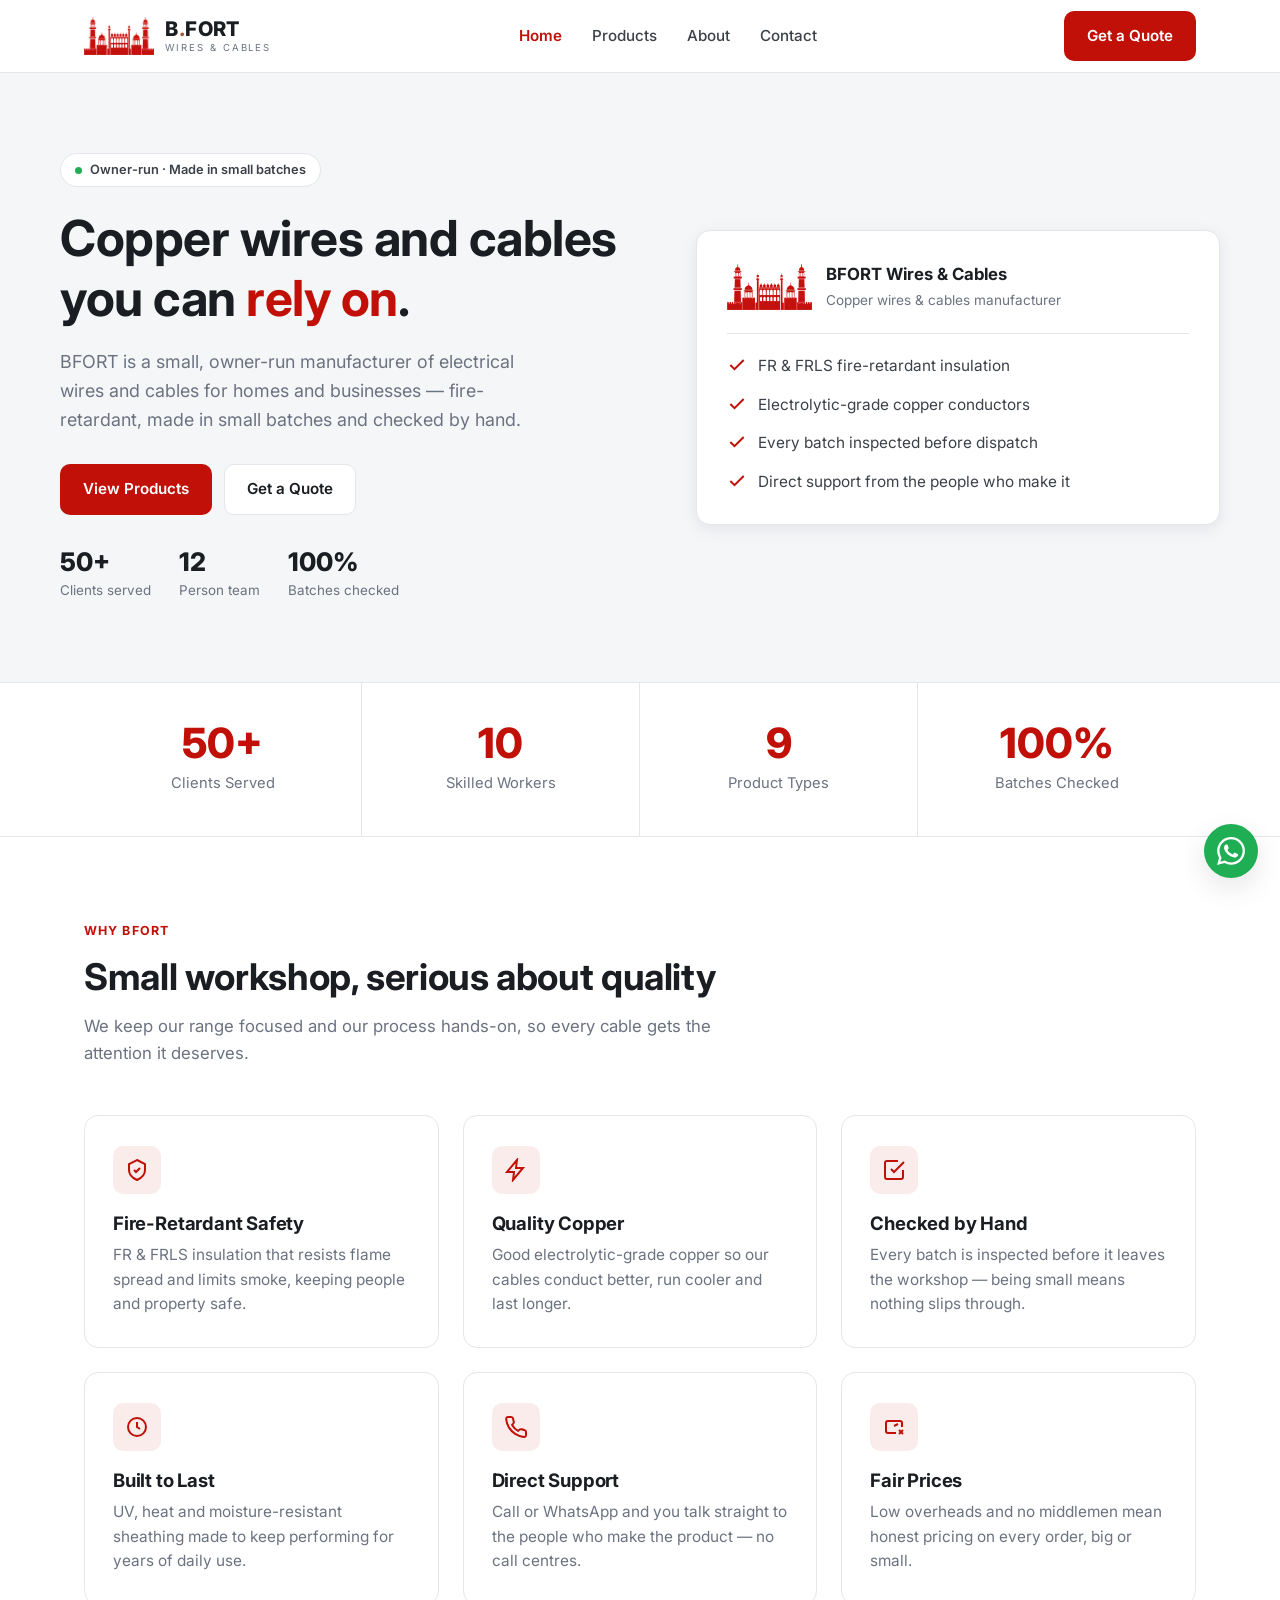
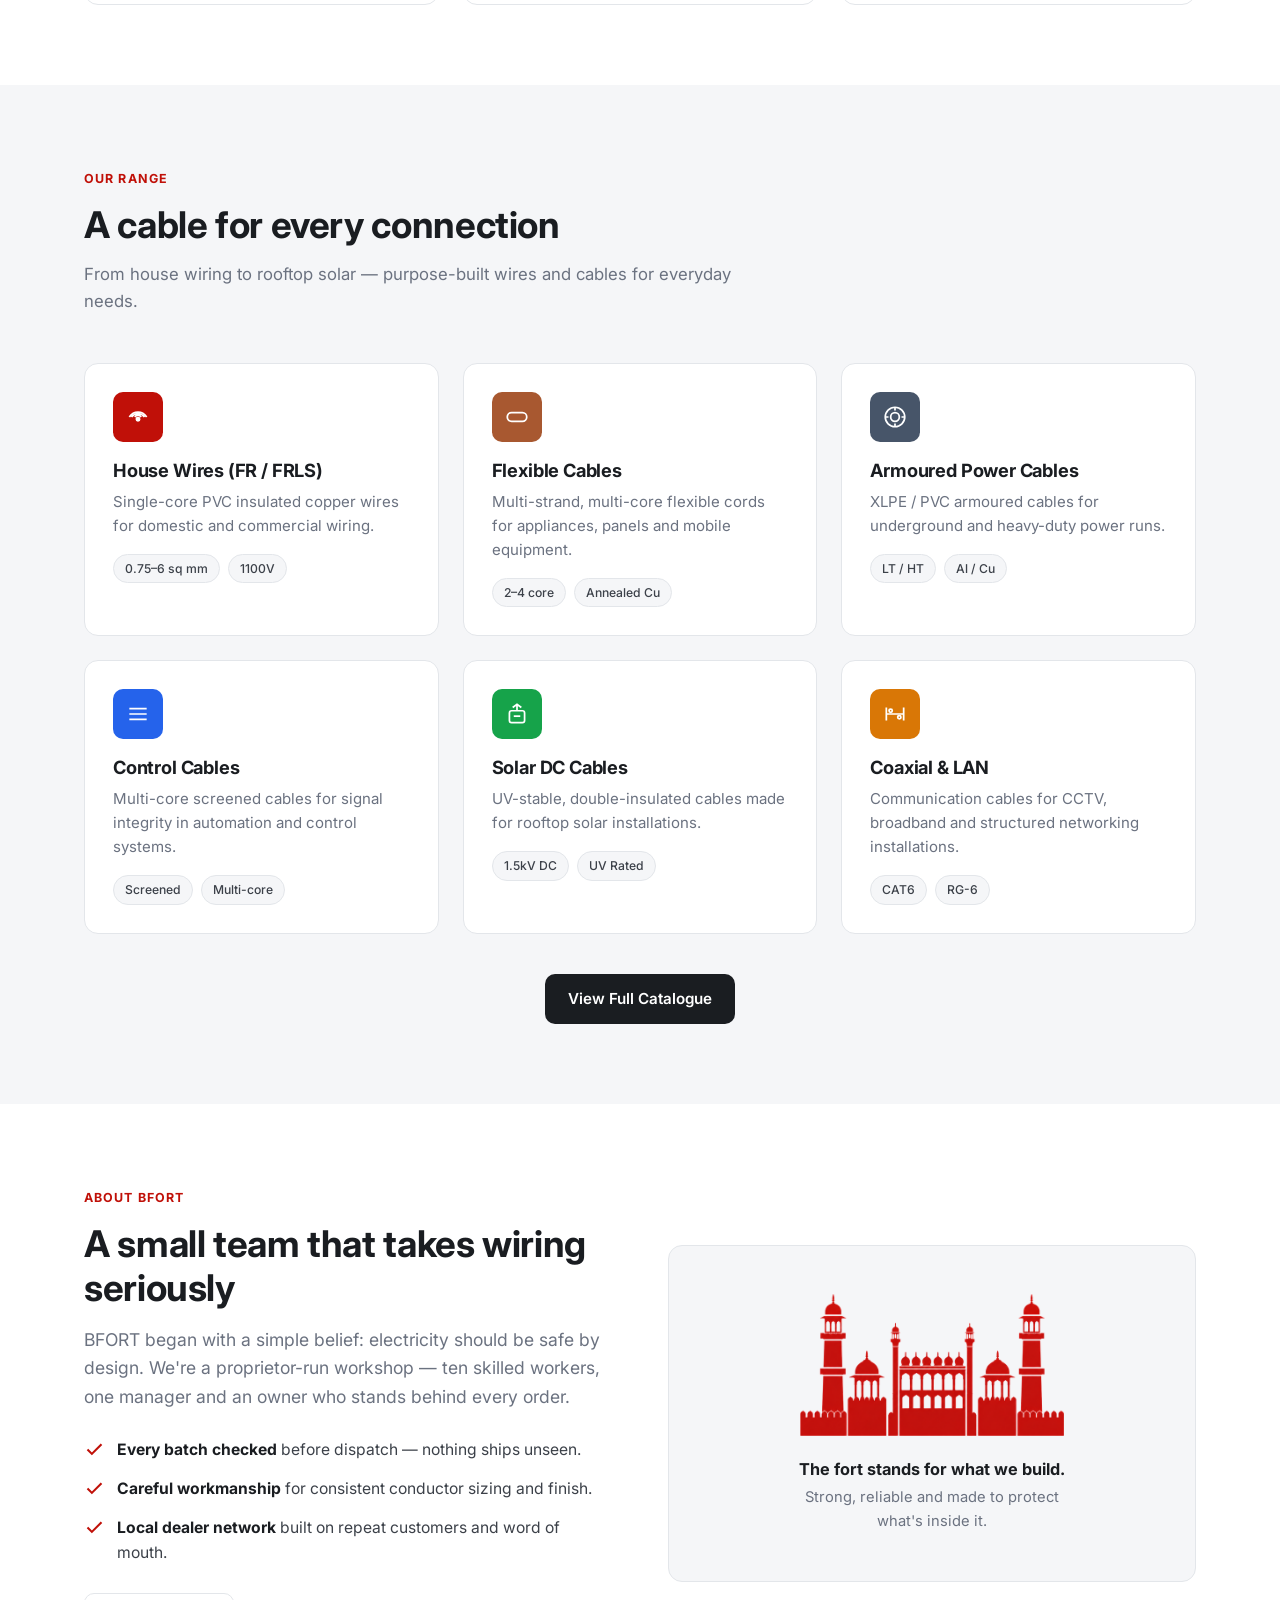
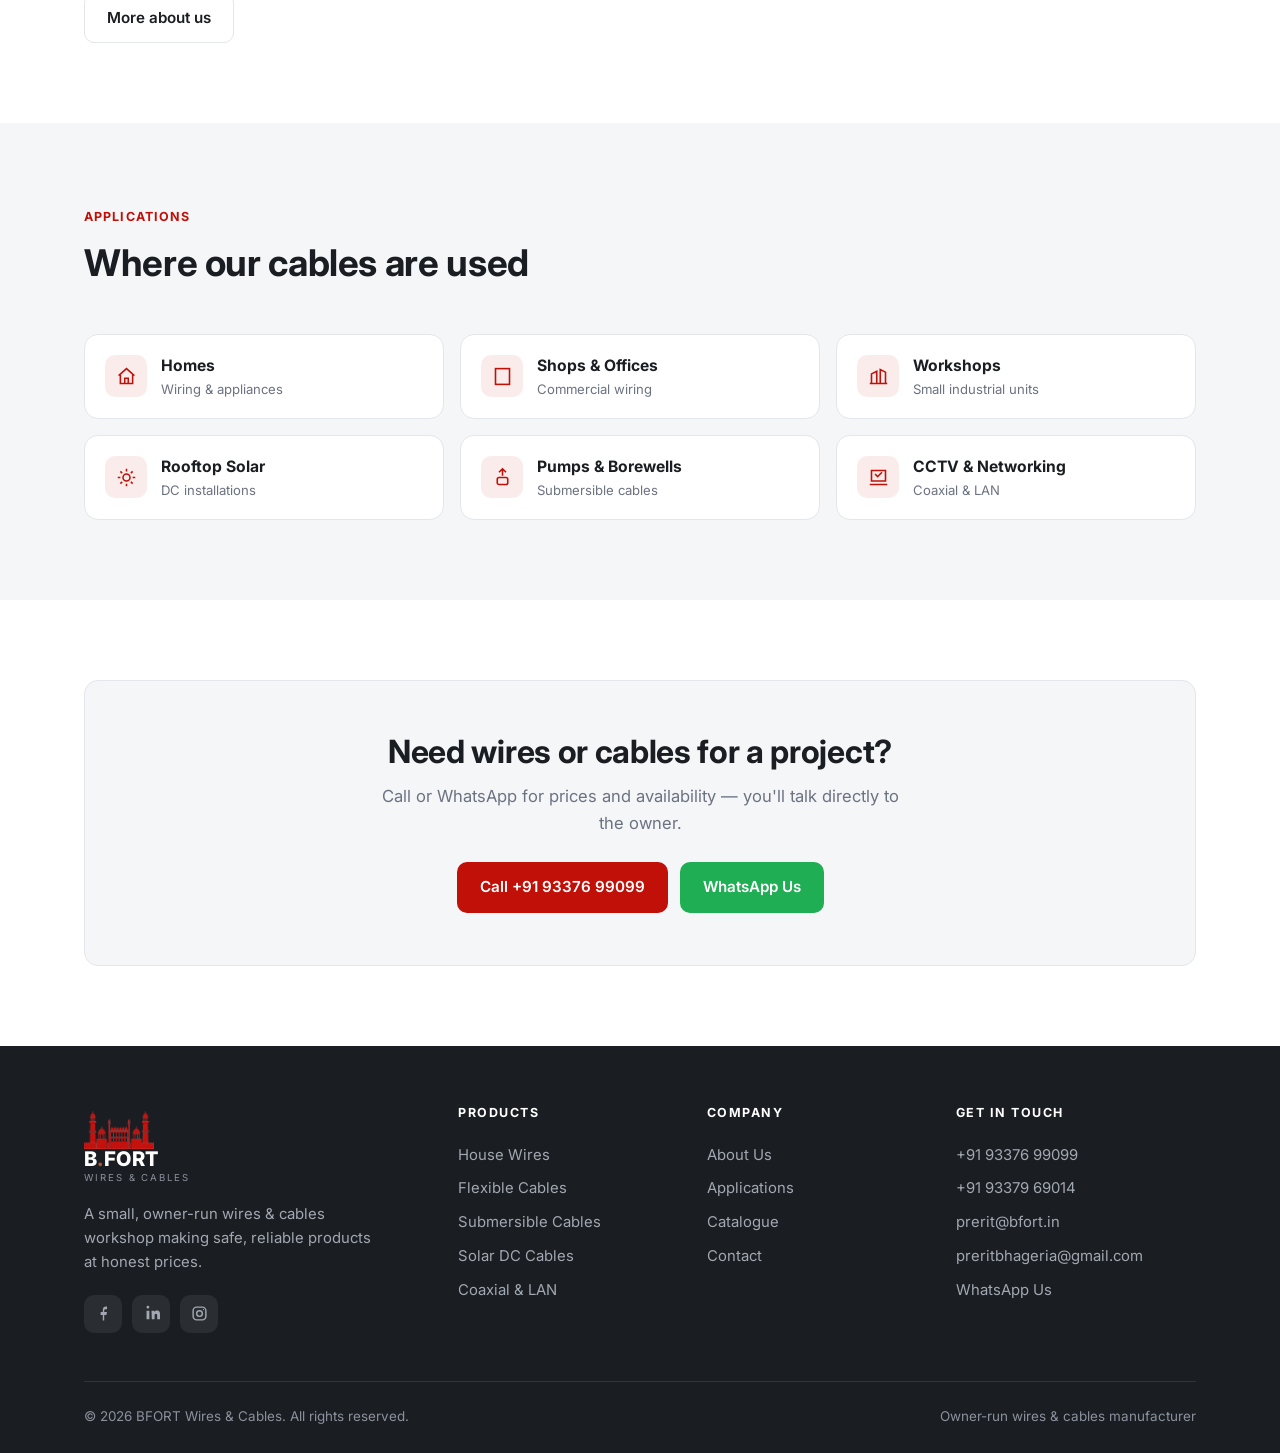
==== commit 06179f15: "Rebuild as a clean, standard, light manufacturer site Drop the gimmicky, dark, try-hard styling in f" ====
--- a/index.html
+++ b/index.html
@@ -3,12 +3,12 @@
 <head>
 <meta charset="UTF-8" />
 <meta name="viewport" content="width=device-width, initial-scale=1.0" />
-<title>BFORT Wires &amp; Cables — Small Workshop, Serious Wires</title>
-<meta name="description" content="BFORT is a twelve-person workshop making copper wires and cables in small batches — fire-retardant, checked by hand and honestly priced." />
+<title>BFORT Wires &amp; Cables — Copper Wires &amp; Cables Manufacturer</title>
+<meta name="description" content="BFORT is a small, owner-run manufacturer of copper electrical wires and cables — house wiring, flexible cords, solar and more. Made in small batches and checked by hand." />
 <link rel="icon" href="assets/favicon.png" type="image/png" />
 <link rel="preconnect" href="https://fonts.googleapis.com" />
 <link rel="preconnect" href="https://fonts.gstatic.com" crossorigin />
-<link href="https://fonts.googleapis.com/css2?family=Space+Grotesk:wght@500;600;700&family=Inter:wght@400;500;600;700&display=swap" rel="stylesheet" />
+<link href="https://fonts.googleapis.com/css2?family=Inter:wght@400;500;600;700;800&display=swap" rel="stylesheet" />
 <link rel="stylesheet" href="css/style.css" />
 </head>
 <body>
@@ -36,195 +36,177 @@
 <section class="hero">
   <div class="container hero__grid">
     <div class="hero__copy reveal">
-      <span class="hero__badge"><i></i>Owner‑run workshop · Small batches</span>
-      <h1>Power that flows <em>safely</em>, every single metre.</h1>
-      <p>BFORT is a twelve‑person workshop making copper wires and cables in small batches — fire‑retardant, checked by hand and honestly priced.</p>
+      <span class="hero__badge"><i></i>Owner-run · Made in small batches</span>
+      <h1>Copper wires and cables you can <span>rely on</span>.</h1>
+      <p>BFORT is a small, owner-run manufacturer of electrical wires and cables for homes and businesses — fire-retardant, made in small batches and checked by hand.</p>
       <div class="hero__actions">
-        <a href="products.html" class="btn btn--primary">Explore Products →</a>
-        <a href="https://wa.me/919337699099" target="_blank" rel="noopener" class="btn btn--ghost">WhatsApp Us</a>
-      </div>
-      <div class="hero__stats">
-        <div class="hero__stat"><b data-count="50" data-suffix="+">0</b><span>Happy Clients</span></div>
-        <div class="hero__stat"><b data-count="10" data-suffix="">0</b><span>Skilled Craftsmen</span></div>
-        <div class="hero__stat"><b data-count="100" data-suffix="%">0</b><span>Batches Hand‑Checked</span></div>
-      </div>
-    </div>
-    <div class="hero__art reveal" aria-hidden="true">
-      <div class="coil"><img class="coil__logo" src="assets/logo-mark.png" alt="" /></div>
-      <span class="chip-float"><i></i>Fire‑retardant insulation</span>
-      <span class="chip-float"><i></i>Copper conductors</span>
-      <span class="chip-float"><i></i>Checked before dispatch</span>
-    </div>
-  </div>
-</section>
-
-<!-- ===== Marquee ===== -->
-<div class="marquee" aria-hidden="true">
-  <div class="marquee__track">
-    <div class="marquee__group">
-      <span class="marquee__item">House Wires</span><span class="marquee__dot"></span>
-      <span class="marquee__item">Flexible Cables</span><span class="marquee__dot"></span>
-      <span class="marquee__item">Submersible</span><span class="marquee__dot"></span>
-      <span class="marquee__item">Solar DC</span><span class="marquee__dot"></span>
-      <span class="marquee__item">Coaxial</span><span class="marquee__dot"></span>
-      <span class="marquee__item">LAN &amp; CAT6</span><span class="marquee__dot"></span>
-      <span class="marquee__item">Armoured</span><span class="marquee__dot"></span>
-      <span class="marquee__item">Control Cables</span><span class="marquee__dot"></span>
-    </div>
-    <div class="marquee__group">
-      <span class="marquee__item">House Wires</span><span class="marquee__dot"></span>
-      <span class="marquee__item">Flexible Cables</span><span class="marquee__dot"></span>
-      <span class="marquee__item">Submersible</span><span class="marquee__dot"></span>
-      <span class="marquee__item">Solar DC</span><span class="marquee__dot"></span>
-      <span class="marquee__item">Coaxial</span><span class="marquee__dot"></span>
-      <span class="marquee__item">LAN &amp; CAT6</span><span class="marquee__dot"></span>
-      <span class="marquee__item">Armoured</span><span class="marquee__dot"></span>
-      <span class="marquee__item">Control Cables</span><span class="marquee__dot"></span>
-    </div>
-  </div>
-</div>
-
-<!-- ===== Why BFORT (bento) ===== -->
+        <a href="products.html" class="btn btn--primary">View Products</a>
+        <a href="contact.html" class="btn btn--outline">Get a Quote</a>
+      </div>
+      <div class="hero__trust">
+        <div><b>50+</b><span>Clients served</span></div>
+        <div><b>12</b><span>Person team</span></div>
+        <div><b>100%</b><span>Batches checked</span></div>
+      </div>
+    </div>
+    <div class="hero__card reveal">
+      <div class="hero__card-top">
+        <img src="assets/logo-mark.png" alt="BFORT" />
+        <div>
+          <b>BFORT Wires &amp; Cables</b>
+          <span>Copper wires &amp; cables manufacturer</span>
+        </div>
+      </div>
+      <ul>
+        <li><svg viewBox="0 0 24 24" fill="none" stroke="currentColor" stroke-width="2.4"><path d="M20 6L9 17l-5-5"/></svg><span>FR &amp; FRLS fire-retardant insulation</span></li>
+        <li><svg viewBox="0 0 24 24" fill="none" stroke="currentColor" stroke-width="2.4"><path d="M20 6L9 17l-5-5"/></svg><span>Electrolytic-grade copper conductors</span></li>
+        <li><svg viewBox="0 0 24 24" fill="none" stroke="currentColor" stroke-width="2.4"><path d="M20 6L9 17l-5-5"/></svg><span>Every batch inspected before dispatch</span></li>
+        <li><svg viewBox="0 0 24 24" fill="none" stroke="currentColor" stroke-width="2.4"><path d="M20 6L9 17l-5-5"/></svg><span>Direct support from the people who make it</span></li>
+      </ul>
+    </div>
+  </div>
+</section>
+
+<!-- ===== Stats ===== -->
+<section class="stats">
+  <div class="container stats__grid">
+    <div class="stat"><b data-count="50" data-suffix="+">0</b><span>Clients Served</span></div>
+    <div class="stat"><b data-count="10" data-suffix="">0</b><span>Skilled Workers</span></div>
+    <div class="stat"><b data-count="9" data-suffix="">0</b><span>Product Types</span></div>
+    <div class="stat"><b data-count="100" data-suffix="%">0</b><span>Batches Checked</span></div>
+  </div>
+</section>
+
+<!-- ===== Why BFORT ===== -->
 <section class="section">
   <div class="container">
     <div class="section-head reveal">
       <span class="eyebrow">Why BFORT</span>
-      <h2>Small enough to care.<br/><span class="accent">Serious</span> about every metre.</h2>
-      <p>No conveyor-belt anonymity — in a twelve‑person workshop, every coil is somebody's personal responsibility.</p>
-    </div>
-    <div class="bento">
-      <article class="bento__card bento__card--wide bento__card--dark reveal">
-        <span class="bento__num">100%</span>
-        <h3>Checked by hand, batch after batch</h3>
-        <p>Nothing ships unseen. Every batch is inspected before it leaves the workshop — being small means nothing slips through, and someone here puts their name behind every coil.</p>
-      </article>
-      <article class="bento__card reveal">
-        <div class="bento__icon"><svg viewBox="0 0 24 24" fill="none" stroke="currentColor" stroke-width="2"><path d="M12 2l8 4v6c0 5-3.5 8-8 10-4.5-2-8-5-8-10V6l8-4z"/><path d="M9 12l2 2 4-4"/></svg></div>
-        <h3>Fire‑Retardant Safety</h3>
+      <h2>Small workshop, serious about quality</h2>
+      <p>We keep our range focused and our process hands-on, so every cable gets the attention it deserves.</p>
+    </div>
+    <div class="grid grid--3">
+      <article class="feature reveal">
+        <div class="feature__icon"><svg viewBox="0 0 24 24" fill="none" stroke="currentColor" stroke-width="2"><path d="M12 2l8 4v6c0 5-3.5 8-8 10-4.5-2-8-5-8-10V6l8-4z"/><path d="M9 12l2 2 4-4"/></svg></div>
+        <h3>Fire-Retardant Safety</h3>
         <p>FR &amp; FRLS insulation that resists flame spread and limits smoke, keeping people and property safe.</p>
       </article>
-      <article class="bento__card reveal">
-        <div class="bento__icon bento__icon--copper"><svg viewBox="0 0 24 24" fill="none" stroke="currentColor" stroke-width="2"><path d="M13 2L3 14h7l-1 8 10-12h-7l1-8z"/></svg></div>
+      <article class="feature reveal">
+        <div class="feature__icon"><svg viewBox="0 0 24 24" fill="none" stroke="currentColor" stroke-width="2"><path d="M13 2L3 14h7l-1 8 10-12h-7l1-8z"/></svg></div>
         <h3>Quality Copper</h3>
-        <p>Good electrolytic‑grade copper so our cables conduct better, run cooler and last longer.</p>
-      </article>
-      <article class="bento__card reveal">
-        <div class="bento__icon"><svg viewBox="0 0 24 24" fill="none" stroke="currentColor" stroke-width="2"><circle cx="12" cy="12" r="9"/><path d="M12 7v5l3 2"/></svg></div>
+        <p>Good electrolytic-grade copper so our cables conduct better, run cooler and last longer.</p>
+      </article>
+      <article class="feature reveal">
+        <div class="feature__icon"><svg viewBox="0 0 24 24" fill="none" stroke="currentColor" stroke-width="2"><path d="M9 11l3 3L22 4"/><path d="M21 12v7a2 2 0 01-2 2H5a2 2 0 01-2-2V5a2 2 0 012-2h11"/></svg></div>
+        <h3>Checked by Hand</h3>
+        <p>Every batch is inspected before it leaves the workshop — being small means nothing slips through.</p>
+      </article>
+      <article class="feature reveal">
+        <div class="feature__icon"><svg viewBox="0 0 24 24" fill="none" stroke="currentColor" stroke-width="2"><circle cx="12" cy="12" r="9"/><path d="M12 7v5l3 2"/></svg></div>
         <h3>Built to Last</h3>
-        <p>UV, heat and moisture‑resistant sheathing made to keep performing for decades of daily use.</p>
-      </article>
-      <article class="bento__card reveal">
-        <div class="bento__icon bento__icon--green"><svg viewBox="0 0 24 24" fill="none" stroke="currentColor" stroke-width="2"><path d="M22 16.9v3a2 2 0 01-2.2 2 19.8 19.8 0 01-8.6-3 19.5 19.5 0 01-6-6 19.8 19.8 0 01-3-8.6A2 2 0 014.1 2h3a2 2 0 012 1.7c.1 1 .3 1.9.6 2.8a2 2 0 01-.5 2.1L8.1 9.9a16 16 0 006 6l1.3-1.1a2 2 0 012.1-.5c.9.3 1.8.5 2.8.6a2 2 0 011.7 2z"/></svg></div>
+        <p>UV, heat and moisture-resistant sheathing made to keep performing for years of daily use.</p>
+      </article>
+      <article class="feature reveal">
+        <div class="feature__icon"><svg viewBox="0 0 24 24" fill="none" stroke="currentColor" stroke-width="2"><path d="M22 16.9v3a2 2 0 01-2.2 2 19.8 19.8 0 01-8.6-3 19.5 19.5 0 01-6-6 19.8 19.8 0 01-3-8.6A2 2 0 014.1 2h3a2 2 0 012 1.7c.1 1 .3 1.9.6 2.8a2 2 0 01-.5 2.1L8.1 9.9a16 16 0 006 6l1.3-1.1a2 2 0 012.1-.5c.9.3 1.8.5 2.8.6a2 2 0 011.7 2z"/></svg></div>
         <h3>Direct Support</h3>
         <p>Call or WhatsApp and you talk straight to the people who make the product — no call centres.</p>
       </article>
-    </div>
-  </div>
-</section>
-
-<!-- ===== Products preview ===== -->
-<section class="section section--tight" id="products">
-  <div class="container">
-    <div class="section-head section-head--center reveal">
+      <article class="feature reveal">
+        <div class="feature__icon"><svg viewBox="0 0 24 24" fill="none" stroke="currentColor" stroke-width="2"><path d="M20 12V8a2 2 0 00-2-2H6a2 2 0 00-2 2v8a2 2 0 002 2h8"/><path d="M12 11l4-2M17 15l4 4M21 15l-4 4"/></svg></div>
+        <h3>Fair Prices</h3>
+        <p>Low overheads and no middlemen mean honest pricing on every order, big or small.</p>
+      </article>
+    </div>
+  </div>
+</section>
+
+<!-- ===== Products ===== -->
+<section class="section section--soft" id="products">
+  <div class="container">
+    <div class="section-head reveal">
       <span class="eyebrow">Our Range</span>
       <h2>A cable for every connection</h2>
-      <p>From house wiring to rooftop solar — purpose‑built, small‑batch, hand‑checked.</p>
+      <p>From house wiring to rooftop solar — purpose-built wires and cables for everyday needs.</p>
     </div>
     <div class="grid grid--3">
       <article class="product reveal">
-        <span class="product__arrow"><svg viewBox="0 0 24 24" fill="none" stroke="currentColor" stroke-width="2.4"><path d="M7 17L17 7M8 7h9v9"/></svg></span>
         <div class="product__icon p-red"><svg viewBox="0 0 24 24" fill="none" stroke="currentColor" stroke-width="1.6"><path d="M4 12c4-6 12-6 16 0M6 12c3-4 9-4 12 0M9 12c1.5-2 4.5-2 6 0"/><circle cx="12" cy="14" r="1.5" fill="currentColor"/></svg></div>
         <h3>House Wires (FR / FRLS)</h3>
-        <p>Single‑core PVC insulated copper wires for domestic and commercial wiring.</p>
+        <p>Single-core PVC insulated copper wires for domestic and commercial wiring.</p>
         <div class="product__tags"><span class="tag">0.75–6 sq mm</span><span class="tag">1100V</span></div>
       </article>
       <article class="product reveal">
-        <span class="product__arrow"><svg viewBox="0 0 24 24" fill="none" stroke="currentColor" stroke-width="2.4"><path d="M7 17L17 7M8 7h9v9"/></svg></span>
         <div class="product__icon p-copper"><svg viewBox="0 0 24 24" fill="none" stroke="currentColor" stroke-width="1.6"><rect x="3" y="8" width="18" height="8" rx="4"/><path d="M7 12h.01M11 12h.01M15 12h.01"/></svg></div>
         <h3>Flexible Cables</h3>
-        <p>Multi‑strand, multi‑core flexible cords for appliances, panels and mobile equipment.</p>
+        <p>Multi-strand, multi-core flexible cords for appliances, panels and mobile equipment.</p>
         <div class="product__tags"><span class="tag">2–4 core</span><span class="tag">Annealed Cu</span></div>
       </article>
       <article class="product reveal">
-        <span class="product__arrow"><svg viewBox="0 0 24 24" fill="none" stroke="currentColor" stroke-width="2.4"><path d="M7 17L17 7M8 7h9v9"/></svg></span>
         <div class="product__icon p-slate"><svg viewBox="0 0 24 24" fill="none" stroke="currentColor" stroke-width="1.6"><circle cx="12" cy="12" r="9"/><circle cx="12" cy="12" r="4"/><path d="M12 3v3M12 18v3M3 12h3M18 12h3"/></svg></div>
         <h3>Armoured Power Cables</h3>
-        <p>XLPE / PVC armoured cables for underground and heavy‑duty power runs.</p>
+        <p>XLPE / PVC armoured cables for underground and heavy-duty power runs.</p>
         <div class="product__tags"><span class="tag">LT / HT</span><span class="tag">Al / Cu</span></div>
       </article>
       <article class="product reveal">
-        <span class="product__arrow"><svg viewBox="0 0 24 24" fill="none" stroke="currentColor" stroke-width="2.4"><path d="M7 17L17 7M8 7h9v9"/></svg></span>
         <div class="product__icon p-blue"><svg viewBox="0 0 24 24" fill="none" stroke="currentColor" stroke-width="1.6"><path d="M4 7h16M4 12h16M4 17h16"/></svg></div>
-        <h3>Control &amp; Instrumentation</h3>
-        <p>Multi‑core screened cables for signal integrity in automation and control systems.</p>
-        <div class="product__tags"><span class="tag">Screened</span><span class="tag">Multi‑core</span></div>
-      </article>
-      <article class="product reveal">
-        <span class="product__arrow"><svg viewBox="0 0 24 24" fill="none" stroke="currentColor" stroke-width="2.4"><path d="M7 17L17 7M8 7h9v9"/></svg></span>
+        <h3>Control Cables</h3>
+        <p>Multi-core screened cables for signal integrity in automation and control systems.</p>
+        <div class="product__tags"><span class="tag">Screened</span><span class="tag">Multi-core</span></div>
+      </article>
+      <article class="product reveal">
         <div class="product__icon p-green"><svg viewBox="0 0 24 24" fill="none" stroke="currentColor" stroke-width="1.6"><path d="M12 3v6M8 6l4-3 4 3"/><rect x="5" y="9" width="14" height="11" rx="2"/><path d="M9 14h6"/></svg></div>
         <h3>Solar DC Cables</h3>
-        <p>UV‑stable, double‑insulated cables made for rooftop solar installations.</p>
+        <p>UV-stable, double-insulated cables made for rooftop solar installations.</p>
         <div class="product__tags"><span class="tag">1.5kV DC</span><span class="tag">UV Rated</span></div>
       </article>
       <article class="product reveal">
-        <span class="product__arrow"><svg viewBox="0 0 24 24" fill="none" stroke="currentColor" stroke-width="2.4"><path d="M7 17L17 7M8 7h9v9"/></svg></span>
         <div class="product__icon p-amber"><svg viewBox="0 0 24 24" fill="none" stroke="currentColor" stroke-width="1.6"><path d="M4 18V6M20 18V6M4 12h16"/><circle cx="8" cy="9" r="1.5"/><circle cx="16" cy="15" r="1.5"/></svg></div>
         <h3>Coaxial &amp; LAN</h3>
         <p>Communication cables for CCTV, broadband and structured networking installations.</p>
-        <div class="product__tags"><span class="tag">CAT6</span><span class="tag">RG‑6</span></div>
-      </article>
-    </div>
-    <div style="text-align:center;margin-top:44px" class="reveal">
-      <a href="products.html" class="btn btn--dark">View Full Catalogue →</a>
-    </div>
-  </div>
-</section>
-
-<!-- ===== Process ===== -->
-<section class="section section--dark">
-  <div class="container">
-    <div class="section-head section-head--center reveal">
-      <span class="eyebrow">How We Work</span>
-      <h2>From copper to coil, the careful way</h2>
-      <p>Four steps, zero shortcuts — the same hands see every batch through.</p>
-    </div>
-    <div class="process">
-      <div class="step reveal"><b>01</b><h3>Draw</h3><p>Copper is drawn to precise conductor sizes — consistent diameter, clean finish.</p></div>
-      <div class="step reveal"><b>02</b><h3>Insulate</h3><p>FR / FRLS PVC insulation is applied evenly for safety you can rely on.</p></div>
-      <div class="step reveal"><b>03</b><h3>Coil &amp; Cut</h3><p>Cables are coiled, cut and labelled in small, traceable batches.</p></div>
-      <div class="step reveal"><b>04</b><h3>Check &amp; Dispatch</h3><p>Every batch is hand‑checked before it leaves — no cable ships unseen.</p></div>
-    </div>
-  </div>
-</section>
-
-<!-- ===== Owner quote ===== -->
+        <div class="product__tags"><span class="tag">CAT6</span><span class="tag">RG-6</span></div>
+      </article>
+    </div>
+    <div style="text-align:center;margin-top:40px" class="reveal">
+      <a href="products.html" class="btn btn--dark">View Full Catalogue</a>
+    </div>
+  </div>
+</section>
+
+<!-- ===== About strip ===== -->
 <section class="section">
-  <div class="container">
-    <div class="quote reveal">
-      <span class="quote__mark">&ldquo;</span>
-      <blockquote>We're twelve people, not a corporation. When a coil leaves our workshop, someone here has held it, checked it and put their name behind it. That's the whole business model.</blockquote>
-      <div class="quote__who">
-        <span class="quote__avatar">PB</span>
-        <span><b>Prerit Bhageria</b><span>Proprietor, BFORT</span></span>
-      </div>
-    </div>
+  <div class="container split">
+    <div class="reveal">
+      <span class="eyebrow">About BFORT</span>
+      <h2 style="font-size:clamp(1.7rem,3.2vw,2.3rem)">A small team that takes wiring seriously</h2>
+      <p class="lead" style="margin-top:16px">BFORT began with a simple belief: electricity should be safe by design. We're a proprietor-run workshop — ten skilled workers, one manager and an owner who stands behind every order.</p>
+      <ul class="checklist">
+        <li><svg viewBox="0 0 24 24" fill="none" stroke="currentColor" stroke-width="2.4"><path d="M20 6L9 17l-5-5"/></svg><span><b>Every batch checked</b> before dispatch — nothing ships unseen.</span></li>
+        <li><svg viewBox="0 0 24 24" fill="none" stroke="currentColor" stroke-width="2.4"><path d="M20 6L9 17l-5-5"/></svg><span><b>Careful workmanship</b> for consistent conductor sizing and finish.</span></li>
+        <li><svg viewBox="0 0 24 24" fill="none" stroke="currentColor" stroke-width="2.4"><path d="M20 6L9 17l-5-5"/></svg><span><b>Local dealer network</b> built on repeat customers and word of mouth.</span></li>
+      </ul>
+      <div style="margin-top:28px"><a href="about.html" class="btn btn--outline">More about us</a></div>
+    </div>
+    <figure class="split__media reveal">
+      <img src="assets/logo-mark.png" alt="BFORT Red Fort logo" />
+      <figcaption><b>The fort stands for what we build.</b>Strong, reliable and made to protect what's inside it.</figcaption>
+    </figure>
   </div>
 </section>
 
 <!-- ===== Applications ===== -->
-<section class="section section--tight" id="applications">
-  <div class="container">
-    <div class="section-head section-head--center reveal">
-      <span class="eyebrow">Where We Power</span>
+<section class="section section--soft" id="applications">
+  <div class="container">
+    <div class="section-head reveal">
+      <span class="eyebrow">Applications</span>
       <h2>Where our cables are used</h2>
     </div>
-    <div class="apps reveal">
-      <a class="app" href="products.html"><span class="app__ic"><svg viewBox="0 0 24 24" fill="none" stroke="currentColor" stroke-width="1.8"><path d="M3 11l9-8 9 8"/><path d="M5 10v10h14V10"/><path d="M10 20v-6h4v6"/></svg></span><span>Homes<small>Wiring &amp; appliances</small></span></a>
-      <a class="app" href="products.html"><span class="app__ic"><svg viewBox="0 0 24 24" fill="none" stroke="currentColor" stroke-width="1.8"><rect x="4" y="3" width="16" height="18"/><path d="M8 7h.01M12 7h.01M16 7h.01M8 11h.01M12 11h.01M16 11h.01"/></svg></span><span>Shops &amp; Offices<small>Commercial wiring</small></span></a>
-      <a class="app" href="products.html"><span class="app__ic"><svg viewBox="0 0 24 24" fill="none" stroke="currentColor" stroke-width="1.8"><path d="M2 20h20M4 20V9l6-3v14M14 20V4l6 3v13"/></svg></span><span>Workshops<small>Small industrial units</small></span></a>
-      <a class="app" href="products.html"><span class="app__ic"><svg viewBox="0 0 24 24" fill="none" stroke="currentColor" stroke-width="1.8"><circle cx="12" cy="12" r="4"/><path d="M12 2v3M12 19v3M2 12h3M19 12h3M5 5l2 2M17 17l2 2M19 5l-2 2M7 17l-2 2"/></svg></span><span>Rooftop Solar<small>DC installations</small></span></a>
-      <a class="app" href="products.html"><span class="app__ic"><svg viewBox="0 0 24 24" fill="none" stroke="currentColor" stroke-width="1.8"><path d="M12 2v8M8 6l4-4 4 4"/><rect x="6" y="12" width="12" height="8" rx="2"/></svg></span><span>Pumps &amp; Borewells<small>Submersible cables</small></span></a>
-      <a class="app" href="products.html"><span class="app__ic"><svg viewBox="0 0 24 24" fill="none" stroke="currentColor" stroke-width="1.8"><path d="M4 4h16v12H4z"/><path d="M2 20h20M8 8l3 3 5-5"/></svg></span><span>CCTV &amp; Networking<small>Coaxial &amp; LAN</small></span></a>
+    <div class="apps">
+      <div class="app reveal"><span class="app__ic"><svg viewBox="0 0 24 24" fill="none" stroke="currentColor" stroke-width="1.8"><path d="M3 11l9-8 9 8"/><path d="M5 10v10h14V10"/><path d="M10 20v-6h4v6"/></svg></span><div><b>Homes</b><small>Wiring &amp; appliances</small></div></div>
+      <div class="app reveal"><span class="app__ic"><svg viewBox="0 0 24 24" fill="none" stroke="currentColor" stroke-width="1.8"><rect x="4" y="3" width="16" height="18"/><path d="M8 7h.01M12 7h.01M16 7h.01M8 11h.01M12 11h.01M16 11h.01"/></svg></span><div><b>Shops &amp; Offices</b><small>Commercial wiring</small></div></div>
+      <div class="app reveal"><span class="app__ic"><svg viewBox="0 0 24 24" fill="none" stroke="currentColor" stroke-width="1.8"><path d="M2 20h20M4 20V9l6-3v14M14 20V4l6 3v13"/></svg></span><div><b>Workshops</b><small>Small industrial units</small></div></div>
+      <div class="app reveal"><span class="app__ic"><svg viewBox="0 0 24 24" fill="none" stroke="currentColor" stroke-width="1.8"><circle cx="12" cy="12" r="4"/><path d="M12 2v3M12 19v3M2 12h3M19 12h3M5 5l2 2M17 17l2 2M19 5l-2 2M7 17l-2 2"/></svg></span><div><b>Rooftop Solar</b><small>DC installations</small></div></div>
+      <div class="app reveal"><span class="app__ic"><svg viewBox="0 0 24 24" fill="none" stroke="currentColor" stroke-width="1.8"><path d="M12 2v8M8 6l4-4 4 4"/><rect x="6" y="12" width="12" height="8" rx="2"/></svg></span><div><b>Pumps &amp; Borewells</b><small>Submersible cables</small></div></div>
+      <div class="app reveal"><span class="app__ic"><svg viewBox="0 0 24 24" fill="none" stroke="currentColor" stroke-width="1.8"><path d="M4 4h16v12H4z"/><path d="M2 20h20M8 8l3 3 5-5"/></svg></span><div><b>CCTV &amp; Networking</b><small>Coaxial &amp; LAN</small></div></div>
     </div>
   </div>
 </section>
@@ -233,11 +215,11 @@
 <section class="section">
   <div class="container">
     <div class="cta reveal">
-      <h2>Let's wire it right.</h2>
-      <p>Call or WhatsApp for prices and availability — you'll talk directly to the owner, not a call centre.</p>
+      <h2>Need wires or cables for a project?</h2>
+      <p>Call or WhatsApp for prices and availability — you'll talk directly to the owner.</p>
       <div class="cta__actions">
-        <a href="tel:+919337699099" class="btn btn--light">Call +91 93376 99099</a>
-        <a href="https://wa.me/919337699099" target="_blank" rel="noopener" class="btn btn--wa">WhatsApp Instantly</a>
+        <a href="tel:+919337699099" class="btn btn--primary">Call +91 93376 99099</a>
+        <a href="https://wa.me/919337699099" target="_blank" rel="noopener" class="btn btn--wa">WhatsApp Us</a>
       </div>
     </div>
   </div>
@@ -252,7 +234,7 @@
           <img class="brand__mark" src="assets/logo-mark.png" alt="BFORT" />
           <span class="brand__text"><b>B<span>.</span>FORT</b><small>Wires &amp; Cables</small></span>
         </a>
-        <p>A twelve‑person wires &amp; cables workshop making safe, reliable products at honest prices.</p>
+        <p>A small, owner-run wires &amp; cables workshop making safe, reliable products at honest prices.</p>
         <div class="social">
           <a href="#" aria-label="Facebook"><svg viewBox="0 0 24 24" fill="currentColor"><path d="M13 22v-8h3l1-4h-4V8c0-1 .3-2 2-2h2V2.2C18.4 2.1 17 2 15.6 2 12.8 2 11 3.7 11 6.7V10H8v4h3v8z"/></svg></a>
           <a href="#" aria-label="LinkedIn"><svg viewBox="0 0 24 24" fill="currentColor"><path d="M6.94 5A2 2 0 116.94 1a2 2 0 010 4zM5 8h4v12H5zM12 8h3.8v1.7h.05c.53-1 1.83-2 3.75-2 4 0 4.4 2.6 4.4 6V20h-4v-5c0-1.2 0-2.7-1.7-2.7s-1.9 1.3-1.9 2.6V20h-4z"/></svg></a>
@@ -285,7 +267,7 @@
     </div>
     <div class="footer__bottom">
       <span>© <span id="year">2026</span> BFORT Wires &amp; Cables. All rights reserved.</span>
-      <span>Made with precision · Owner‑run &amp; proud of it</span>
+      <span>Owner-run wires &amp; cables manufacturer</span>
     </div>
   </div>
 </footer>
--- a/css/style.css
+++ b/css/style.css
@@ -1,40 +1,38 @@
 /* ============================================================
-   BFORT Wires & Cables — Design System v2
-   Warm paper background, Red Fort crimson + copper accents,
-   Space Grotesk display type, bento cards, dark glowing hero.
+   BFORT Wires & Cables — Design System
+   Clean, light, conventional B2B manufacturer site.
+   White background, restrained crimson accent, Inter type.
    ============================================================ */
 :root {
   --red: #c01008;
-  --red-deep: #8a0b06;
+  --red-deep: #97110a;
   --copper: #a85830;
-  --copper-soft: #c97a4a;
-  --ink: #141414;
-  --ink-2: #3a3733;
-  --muted: #6f6a62;
-  --paper: #faf8f5;
-  --card: #ffffff;
-  --line: #e9e4db;
-  --dark: #141210;
-  --dark-2: #1e1b18;
-  --green: #22c15e;
-  --r-lg: 28px;
-  --r-md: 18px;
-  --r-sm: 12px;
-  --shadow: 0 16px 40px rgba(20, 18, 16, .08);
-  --shadow-lg: 0 30px 80px rgba(20, 18, 16, .16);
-  --max: 1180px;
-  --ease: cubic-bezier(.22, .61, .36, 1);
-  --display: "Space Grotesk", "Inter", system-ui, sans-serif;
-  --body: "Inter", "Segoe UI", system-ui, -apple-system, sans-serif;
+  --ink: #1a1d21;
+  --ink-2: #3c4149;
+  --muted: #6b7280;
+  --white: #ffffff;
+  --bg-soft: #f5f6f8;
+  --bg-soft-2: #eef0f3;
+  --line: #e3e6ea;
+  --green: #1fae54;
+  --r-lg: 14px;
+  --r-md: 10px;
+  --r-sm: 7px;
+  --shadow-sm: 0 1px 2px rgba(16, 24, 40, .05);
+  --shadow: 0 4px 16px rgba(16, 24, 40, .08);
+  --shadow-md: 0 10px 28px rgba(16, 24, 40, .1);
+  --max: 1160px;
+  --ease: cubic-bezier(.4, 0, .2, 1);
+  --font: "Inter", "Segoe UI", system-ui, -apple-system, Arial, sans-serif;
 }
 
 * { margin: 0; padding: 0; box-sizing: border-box; }
 html { scroll-behavior: smooth; }
 body {
-  font-family: var(--body);
-  color: var(--ink);
-  background: var(--paper);
-  line-height: 1.65;
+  font-family: var(--font);
+  color: var(--ink-2);
+  background: var(--white);
+  line-height: 1.6;
   -webkit-font-smoothing: antialiased;
 }
 img { max-width: 100%; display: block; }
@@ -43,488 +41,298 @@
 ::selection { background: var(--red); color: #fff; }
 
 .container { width: 100%; max-width: var(--max); margin: 0 auto; padding: 0 24px; }
-.section { padding: 96px 0; }
-.section--tight { padding: 72px 0; }
+.section { padding: 80px 0; }
+.section--soft { background: var(--bg-soft); }
+.section--tight { padding: 60px 0; }
 
 /* ---- Type ---- */
-h1, h2, h3, h4 { font-family: var(--display); line-height: 1.08; letter-spacing: -.02em; font-weight: 700; color: var(--ink); }
+h1, h2, h3, h4 { color: var(--ink); font-weight: 700; line-height: 1.2; letter-spacing: -.01em; }
 .eyebrow {
-  display: inline-flex; align-items: center; gap: 8px;
-  font-size: .74rem; font-weight: 700; letter-spacing: .18em; text-transform: uppercase;
-  color: var(--red); margin-bottom: 16px;
-}
-.eyebrow::before { content: ""; width: 22px; height: 2px; background: var(--red); }
-.section-head { max-width: 680px; margin-bottom: 56px; }
+  display: inline-block; font-size: .78rem; font-weight: 700; letter-spacing: .09em;
+  text-transform: uppercase; color: var(--red); margin-bottom: 14px;
+}
+.section-head { max-width: 660px; margin-bottom: 48px; }
 .section-head--center { margin-left: auto; margin-right: auto; text-align: center; }
-.section-head--center .eyebrow::after { content: ""; width: 22px; height: 2px; background: var(--red); }
-.section-head h2 { font-size: clamp(2rem, 4vw, 3rem); }
-.section-head p { color: var(--muted); font-size: 1.08rem; margin-top: 16px; }
-.accent { color: var(--red); }
-.accent--copper { color: var(--copper); }
+.section-head h2 { font-size: clamp(1.7rem, 3.2vw, 2.3rem); }
+.section-head p { color: var(--muted); font-size: 1.05rem; margin-top: 14px; }
+.lead { color: var(--muted); font-size: 1.1rem; }
 
 /* ---- Buttons ---- */
 .btn {
-  display: inline-flex; align-items: center; gap: 10px; cursor: pointer;
-  font-family: var(--display); font-weight: 600; font-size: .98rem;
-  padding: 15px 28px; border-radius: 999px; border: 2px solid transparent;
-  transition: transform .25s var(--ease), box-shadow .25s var(--ease), background .25s, color .25s;
-}
-.btn:hover { transform: translateY(-2px); }
-.btn--primary { background: var(--red); color: #fff; box-shadow: 0 12px 28px rgba(192, 16, 8, .3); }
+  display: inline-flex; align-items: center; gap: 9px; cursor: pointer;
+  font-weight: 600; font-size: .95rem; padding: 12px 22px; border-radius: var(--r-md);
+  border: 1px solid transparent; transition: background .2s var(--ease), border-color .2s, color .2s, box-shadow .2s;
+}
+.btn--primary { background: var(--red); color: #fff; }
 .btn--primary:hover { background: var(--red-deep); }
-.btn--ghost { border-color: rgba(255, 255, 255, .32); color: #fff; }
-.btn--ghost:hover { background: rgba(255, 255, 255, .1); }
+.btn--outline { border-color: var(--line); color: var(--ink); background: #fff; }
+.btn--outline:hover { border-color: var(--red); color: var(--red); }
 .btn--dark { background: var(--ink); color: #fff; }
 .btn--dark:hover { background: #000; }
-.btn--outline { border-color: var(--line); color: var(--ink); background: #fff; }
-.btn--outline:hover { border-color: var(--red); color: var(--red); }
-.btn--wa { background: var(--green); color: #fff; box-shadow: 0 12px 28px rgba(34, 193, 94, .32); }
-.btn--wa:hover { background: #1baf52; }
-.btn--light { background: #fff; color: var(--red); }
+.btn--wa { background: var(--green); color: #fff; }
+.btn--wa:hover { background: #199247; }
 .btn svg { width: 18px; height: 18px; }
 
 /* ============ Header ============ */
 .header {
-  position: sticky; top: 0; z-index: 100;
-  background: rgba(250, 248, 245, .82);
-  backdrop-filter: saturate(160%) blur(14px);
-  -webkit-backdrop-filter: saturate(160%) blur(14px);
-  border-bottom: 1px solid rgba(233, 228, 219, .7);
-}
-.nav { display: flex; align-items: center; justify-content: space-between; height: 78px; }
-.brand { display: flex; align-items: center; gap: 12px; }
-.brand__mark { height: 40px; width: auto; }
+  position: sticky; top: 0; z-index: 100; background: #fff;
+  border-bottom: 1px solid var(--line);
+}
+.nav { display: flex; align-items: center; justify-content: space-between; height: 72px; }
+.brand { display: flex; align-items: center; gap: 11px; }
+.brand__mark { height: 38px; width: auto; }
 .brand__text { display: flex; flex-direction: column; line-height: 1; }
-.brand__text b { font-family: var(--display); font-size: 1.32rem; font-weight: 700; letter-spacing: .03em; color: var(--ink); }
+.brand__text b { font-size: 1.26rem; font-weight: 800; letter-spacing: .02em; color: var(--ink); }
 .brand__text b span { color: var(--copper); }
-.brand__text small { font-size: .6rem; letter-spacing: .24em; text-transform: uppercase; color: var(--muted); margin-top: 4px; }
-.nav__links { display: flex; align-items: center; gap: 32px; }
-.nav__links a { font-weight: 600; font-size: .94rem; color: var(--ink-2); position: relative; padding: 4px 0; }
-.nav__links a::after {
-  content: ""; position: absolute; left: 0; bottom: -3px; height: 2px; width: 0;
-  background: var(--red); border-radius: 2px; transition: width .3s var(--ease);
-}
-.nav__links a:hover::after, .nav__links a.active::after { width: 100%; }
-.nav__links a.active { color: var(--red); }
+.brand__text small { font-size: .6rem; letter-spacing: .2em; text-transform: uppercase; color: var(--muted); margin-top: 4px; }
+.nav__links { display: flex; align-items: center; gap: 30px; }
+.nav__links a { font-weight: 500; font-size: .95rem; color: var(--ink-2); }
+.nav__links a:hover { color: var(--red); }
+.nav__links a.active { color: var(--red); font-weight: 600; }
 .nav__cta { display: flex; align-items: center; gap: 14px; }
 .nav__toggle { display: none; background: none; border: 0; cursor: pointer; width: 42px; height: 42px; }
 .nav__toggle span { display: block; width: 24px; height: 2px; background: var(--ink); margin: 5px auto; border-radius: 2px; transition: .3s; }
 
 /* ============ Hero ============ */
-.hero {
-  position: relative; overflow: hidden; color: #fff; background: var(--dark);
-}
-.hero::before {
-  content: ""; position: absolute; inset: 0;
-  background:
-    radial-gradient(900px 480px at 82% -10%, rgba(192, 16, 8, .42), transparent 62%),
-    radial-gradient(700px 420px at -8% 108%, rgba(168, 88, 48, .3), transparent 60%);
-}
-.hero::after {
-  content: ""; position: absolute; inset: 0;
-  background-image: radial-gradient(circle, rgba(255, 255, 255, .07) 1px, transparent 1px);
-  background-size: 28px 28px;
-  mask-image: radial-gradient(800px 600px at 70% 20%, #000, transparent 75%);
-  -webkit-mask-image: radial-gradient(800px 600px at 70% 20%, #000, transparent 75%);
-}
+.hero { background: var(--bg-soft); border-bottom: 1px solid var(--line); }
 .hero__grid {
-  position: relative; z-index: 1;
-  display: grid; grid-template-columns: 1.08fr .92fr; gap: 56px; align-items: center;
-  padding: 104px 0 88px;
+  display: grid; grid-template-columns: 1.05fr .95fr; gap: 56px; align-items: center;
+  padding: 80px 0;
 }
 .hero__badge {
-  display: inline-flex; align-items: center; gap: 9px;
-  font-size: .76rem; font-weight: 700; letter-spacing: .12em; text-transform: uppercase;
-  color: #ffd9d4; background: rgba(192, 16, 8, .18);
-  border: 1px solid rgba(192, 16, 8, .45);
-  padding: 8px 16px; border-radius: 999px; margin-bottom: 26px;
-}
-.hero__badge i { width: 7px; height: 7px; border-radius: 50%; background: var(--green); box-shadow: 0 0 0 4px rgba(34, 193, 94, .18); }
-.hero h1 { color: #fff; font-size: clamp(2.5rem, 5.6vw, 4.1rem); letter-spacing: -.03em; }
-.hero h1 em { font-style: normal; color: transparent; background: linear-gradient(100deg, #ff5346, var(--copper-soft)); -webkit-background-clip: text; background-clip: text; }
-.hero p { color: #b8b0a6; font-size: 1.14rem; margin: 24px 0 34px; max-width: 520px; }
-.hero__actions { display: flex; gap: 14px; flex-wrap: wrap; }
-.hero__stats {
-  display: flex; gap: 0; margin-top: 52px; border-top: 1px solid rgba(255, 255, 255, .12); padding-top: 28px;
-}
-.hero__stat { flex: 1; }
-.hero__stat + .hero__stat { border-left: 1px solid rgba(255, 255, 255, .12); padding-left: 26px; }
-.hero__stat b { display: block; font-family: var(--display); font-size: 1.9rem; font-weight: 700; color: #fff; line-height: 1; }
-.hero__stat span { display: block; font-size: .8rem; color: #9d948a; margin-top: 7px; letter-spacing: .04em; }
-
-/* Hero art: coiled cable + floating chips */
-.hero__art { position: relative; display: grid; place-items: center; min-height: 420px; }
-.coil {
-  width: min(400px, 88%); aspect-ratio: 1; border-radius: 50%;
-  background:
-    radial-gradient(circle at 50% 50%,
-      var(--dark) 0 17%,
-      #2a2522 17% 19%,
-      var(--red) 19% 24%, var(--red-deep) 24% 26%,
-      var(--red) 26% 31%, var(--red-deep) 31% 33%,
-      var(--red) 33% 38%, var(--red-deep) 38% 40%,
-      var(--copper) 40% 45%, #7c3e1f 45% 47%,
-      var(--copper) 47% 52%, #7c3e1f 52% 54%,
-      var(--red) 54% 59%, var(--red-deep) 59% 61%,
-      var(--red) 61% 66%, var(--red-deep) 66% 68%,
-      transparent 68%);
-  box-shadow: 0 40px 90px rgba(0, 0, 0, .5), 0 0 120px rgba(192, 16, 8, .25);
-  position: relative;
-}
-.coil::after {
-  content: ""; position: absolute; inset: 0; border-radius: 50%;
-  background: conic-gradient(from 0deg, transparent 0 70%, rgba(255, 255, 255, .14) 82%, transparent 100%);
-}
-.coil__logo {
-  position: absolute; top: 50%; left: 50%; transform: translate(-50%, -50%);
-  width: 26%; opacity: .95; filter: drop-shadow(0 6px 18px rgba(0, 0, 0, .45));
-}
-.chip-float {
-  position: absolute; display: inline-flex; align-items: center; gap: 8px;
-  background: rgba(30, 27, 24, .82); border: 1px solid rgba(255, 255, 255, .14);
-  backdrop-filter: blur(8px); -webkit-backdrop-filter: blur(8px);
-  color: #f0eae2; font-size: .8rem; font-weight: 600;
-  padding: 10px 16px; border-radius: 999px;
-  animation: bob 5s ease-in-out infinite;
-}
-.chip-float i { width: 8px; height: 8px; border-radius: 50%; background: var(--red); }
-.chip-float:nth-child(2) { top: 8%; right: 4%; }
-.chip-float:nth-child(3) { bottom: 16%; left: 0; animation-delay: 1.2s; }
-.chip-float:nth-child(3) i { background: var(--copper-soft); }
-.chip-float:nth-child(4) { bottom: -2%; right: 12%; animation-delay: 2.4s; }
-.chip-float:nth-child(4) i { background: var(--green); }
-@keyframes bob { 0%, 100% { transform: translateY(0); } 50% { transform: translateY(-12px); } }
-
-/* ============ Marquee ============ */
-.marquee { overflow: hidden; background: var(--paper); border-bottom: 1px solid var(--line); padding: 26px 0; }
-.marquee__track { display: flex; width: max-content; animation: marquee 30s linear infinite; }
-.marquee:hover .marquee__track { animation-play-state: paused; }
-.marquee__group { display: flex; align-items: center; flex-shrink: 0; }
-.marquee__item {
-  font-family: var(--display); font-weight: 700; font-size: 1.5rem; letter-spacing: .01em;
-  color: var(--ink); white-space: nowrap; padding: 0 18px;
-}
-.marquee__item:nth-child(4n+3) { color: transparent; -webkit-text-stroke: 1.4px var(--copper); }
-.marquee__dot { width: 9px; height: 9px; border-radius: 50%; background: var(--red); flex-shrink: 0; }
-@keyframes marquee { to { transform: translateX(-50%); } }
-
-/* ============ Bento grid ============ */
-.bento { display: grid; grid-template-columns: repeat(3, 1fr); gap: 20px; }
-.bento__card {
-  background: var(--card); border: 1px solid var(--line); border-radius: var(--r-lg);
-  padding: 34px 30px; position: relative; overflow: hidden;
-  transition: transform .3s var(--ease), box-shadow .3s var(--ease), border-color .3s;
-}
-.bento__card:hover { transform: translateY(-5px); box-shadow: var(--shadow); border-color: #ddd5c9; }
-.bento__card--wide { grid-column: span 2; }
-.bento__card--dark { background: var(--dark-2); border-color: #2c2823; }
-.bento__card--dark h3 { color: #fff; }
-.bento__card--dark p { color: #b3aa9f; }
-.bento__card--dark::after {
-  content: ""; position: absolute; right: -60px; top: -60px; width: 220px; height: 220px; border-radius: 50%;
-  background: radial-gradient(circle, rgba(192, 16, 8, .4), transparent 70%);
-}
-.bento__icon {
-  width: 52px; height: 52px; border-radius: 16px; display: grid; place-items: center;
-  background: rgba(192, 16, 8, .09); color: var(--red); margin-bottom: 20px;
-}
-.bento__icon--copper { background: rgba(168, 88, 48, .12); color: var(--copper); }
-.bento__icon--green { background: rgba(34, 193, 94, .12); color: #189a4a; }
-.bento__icon svg { width: 26px; height: 26px; }
-.bento__card h3 { font-size: 1.22rem; margin-bottom: 10px; }
-.bento__card p { color: var(--muted); font-size: .96rem; }
-.bento__num {
-  font-family: var(--display); font-weight: 700; font-size: 3rem; line-height: 1;
-  color: transparent; -webkit-text-stroke: 1.6px rgba(255, 255, 255, .35); margin-bottom: 14px;
-}
-
-/* ============ Products ============ */
-.grid { display: grid; gap: 20px; }
+  display: inline-flex; align-items: center; gap: 8px;
+  font-size: .8rem; font-weight: 600; color: var(--ink-2);
+  background: #fff; border: 1px solid var(--line);
+  padding: 6px 14px; border-radius: 999px; margin-bottom: 22px;
+}
+.hero__badge i { width: 7px; height: 7px; border-radius: 50%; background: var(--green); }
+.hero h1 { font-size: clamp(2.1rem, 4.6vw, 3.1rem); color: var(--ink); }
+.hero h1 span { color: var(--red); }
+.hero p { color: var(--muted); font-size: 1.12rem; margin: 20px 0 30px; max-width: 500px; }
+.hero__actions { display: flex; gap: 12px; flex-wrap: wrap; }
+.hero__trust { margin-top: 34px; display: flex; gap: 28px; flex-wrap: wrap; }
+.hero__trust div b { display: block; font-size: 1.6rem; font-weight: 800; color: var(--ink); line-height: 1; }
+.hero__trust div span { display: block; font-size: .84rem; color: var(--muted); margin-top: 6px; }
+
+/* Hero side card */
+.hero__card {
+  background: #fff; border: 1px solid var(--line); border-radius: var(--r-lg);
+  box-shadow: var(--shadow); padding: 30px;
+}
+.hero__card-top { display: flex; align-items: center; gap: 14px; padding-bottom: 20px; border-bottom: 1px solid var(--line); }
+.hero__card-top img { height: 46px; }
+.hero__card-top b { font-size: 1.05rem; color: var(--ink); display: block; }
+.hero__card-top span { font-size: .85rem; color: var(--muted); }
+.hero__card ul { margin-top: 20px; display: grid; gap: 14px; }
+.hero__card li { display: flex; gap: 11px; align-items: flex-start; font-size: .96rem; color: var(--ink-2); }
+.hero__card li svg { width: 20px; height: 20px; flex: 0 0 20px; color: var(--red); margin-top: 1px; }
+
+/* ============ Stats band ============ */
+.stats { border-bottom: 1px solid var(--line); }
+.stats__grid { display: grid; grid-template-columns: repeat(4, 1fr); }
+.stat { padding: 40px 24px; text-align: center; border-right: 1px solid var(--line); }
+.stat:last-child { border-right: 0; }
+.stat b { display: block; font-size: clamp(2rem, 3.6vw, 2.6rem); font-weight: 800; color: var(--red); line-height: 1; }
+.stat span { display: block; margin-top: 8px; font-size: .92rem; color: var(--muted); }
+
+/* ============ Feature cards ============ */
+.grid { display: grid; gap: 24px; }
 .grid--3 { grid-template-columns: repeat(3, 1fr); }
 .grid--2 { grid-template-columns: repeat(2, 1fr); }
+.feature {
+  background: #fff; border: 1px solid var(--line); border-radius: var(--r-lg);
+  padding: 30px 28px; transition: box-shadow .2s var(--ease), border-color .2s;
+}
+.feature:hover { box-shadow: var(--shadow); border-color: #d5d9df; }
+.feature__icon {
+  width: 48px; height: 48px; border-radius: var(--r-md); display: grid; place-items: center;
+  background: rgba(192, 16, 8, .08); color: var(--red); margin-bottom: 18px;
+}
+.feature__icon svg { width: 24px; height: 24px; }
+.feature h3 { font-size: 1.16rem; margin-bottom: 9px; }
+.feature p { color: var(--muted); font-size: .96rem; }
+
+/* ============ Products ============ */
 .product {
-  background: var(--card); border: 1px solid var(--line); border-radius: var(--r-lg);
-  padding: 30px; position: relative; overflow: hidden;
-  transition: transform .3s var(--ease), box-shadow .3s var(--ease), border-color .3s;
-}
-.product:hover { transform: translateY(-5px); box-shadow: var(--shadow); border-color: #ddd5c9; }
-.product__arrow {
-  position: absolute; top: 26px; right: 26px; width: 36px; height: 36px; border-radius: 50%;
-  display: grid; place-items: center; background: var(--paper); color: var(--muted);
-  transition: background .3s, color .3s, transform .3s var(--ease);
-}
-.product__arrow svg { width: 16px; height: 16px; }
-.product:hover .product__arrow { background: var(--red); color: #fff; transform: rotate(45deg); }
+  background: #fff; border: 1px solid var(--line); border-radius: var(--r-lg);
+  padding: 28px; transition: box-shadow .2s var(--ease), border-color .2s;
+}
+.product:hover { box-shadow: var(--shadow); border-color: #d5d9df; }
 .product__icon {
-  width: 58px; height: 58px; border-radius: 18px; display: grid; place-items: center;
-  color: #fff; margin-bottom: 22px;
-}
-.product__icon svg { width: 28px; height: 28px; }
-.p-red { background: linear-gradient(135deg, var(--red), var(--red-deep)); }
-.p-copper { background: linear-gradient(135deg, var(--copper-soft), #7c3e1f); }
-.p-slate { background: linear-gradient(135deg, #4a5568, #2d3748); }
-.p-blue { background: linear-gradient(135deg, #3182ce, #1a4971); }
-.p-green { background: linear-gradient(135deg, #38a169, #1c4d36); }
-.p-amber { background: linear-gradient(135deg, #d69e2e, #8a5a10); }
-.product h3 { font-size: 1.18rem; margin-bottom: 9px; }
-.product p { color: var(--muted); font-size: .94rem; margin-bottom: 18px; }
+  width: 50px; height: 50px; border-radius: var(--r-md); display: grid; place-items: center;
+  color: #fff; margin-bottom: 18px;
+}
+.product__icon svg { width: 26px; height: 26px; }
+.p-red { background: var(--red); }
+.p-copper { background: var(--copper); }
+.p-slate { background: #475569; }
+.p-blue { background: #2563eb; }
+.p-green { background: #16a34a; }
+.p-amber { background: #d97706; }
+.product h3 { font-size: 1.14rem; margin-bottom: 8px; }
+.product p { color: var(--muted); font-size: .94rem; margin-bottom: 16px; }
 .product__tags { display: flex; flex-wrap: wrap; gap: 8px; }
 .tag {
-  font-size: .74rem; font-weight: 600; color: var(--ink-2);
-  background: var(--paper); border: 1px solid var(--line);
-  padding: 5px 12px; border-radius: 999px;
-}
-
-/* ============ Process ============ */
-.section--dark { background: var(--dark); color: #b8b0a6; position: relative; overflow: hidden; }
-.section--dark::before {
-  content: ""; position: absolute; inset: 0;
-  background: radial-gradient(800px 400px at 50% -20%, rgba(192, 16, 8, .22), transparent 65%);
-}
-.section--dark .container { position: relative; z-index: 1; }
-.section--dark h2, .section--dark h3 { color: #fff; }
-.section--dark .section-head p { color: #9d948a; }
-.process { display: grid; grid-template-columns: repeat(4, 1fr); gap: 20px; }
-.step {
-  background: rgba(255, 255, 255, .04); border: 1px solid rgba(255, 255, 255, .1);
-  border-radius: var(--r-lg); padding: 30px 26px;
-  transition: transform .3s var(--ease), border-color .3s, background .3s;
-}
-.step:hover { transform: translateY(-5px); border-color: rgba(192, 16, 8, .5); background: rgba(192, 16, 8, .07); }
-.step b {
-  display: block; font-family: var(--display); font-size: 2.6rem; font-weight: 700; line-height: 1;
-  color: transparent; -webkit-text-stroke: 1.5px var(--copper-soft); margin-bottom: 18px;
-}
-.step h3 { font-size: 1.1rem; margin-bottom: 8px; }
-.step p { font-size: .92rem; color: #9d948a; }
-
-/* ============ Owner quote ============ */
-.quote { max-width: 760px; margin: 0 auto; text-align: center; }
-.quote__mark { font-family: var(--display); font-size: 4.5rem; line-height: .6; color: var(--red); display: block; margin-bottom: 22px; }
-.quote blockquote { font-family: var(--display); font-size: clamp(1.4rem, 2.6vw, 1.9rem); font-weight: 500; line-height: 1.4; color: var(--ink); letter-spacing: -.01em; }
-.quote__who { display: flex; align-items: center; justify-content: center; gap: 14px; margin-top: 32px; }
-.quote__avatar {
-  width: 52px; height: 52px; border-radius: 50%; display: grid; place-items: center;
-  background: linear-gradient(135deg, var(--red), var(--copper)); color: #fff;
-  font-family: var(--display); font-weight: 700; font-size: 1.05rem;
-}
-.quote__who b { display: block; font-family: var(--display); font-size: 1rem; }
-.quote__who span { font-size: .84rem; color: var(--muted); }
-
-/* ============ Applications chips ============ */
-.apps { display: flex; flex-wrap: wrap; gap: 14px; justify-content: center; }
+  font-size: .76rem; font-weight: 500; color: var(--ink-2);
+  background: var(--bg-soft); border: 1px solid var(--line);
+  padding: 4px 11px; border-radius: 999px;
+}
+
+/* ============ Split / story ============ */
+.split { display: grid; grid-template-columns: 1fr 1fr; gap: 56px; align-items: center; }
+.split__media {
+  background: var(--bg-soft); border: 1px solid var(--line); border-radius: var(--r-lg);
+  padding: 48px 36px; display: grid; place-items: center; gap: 20px; text-align: center;
+}
+.split__media img { width: 58%; }
+.split__media figcaption { color: var(--muted); font-size: .92rem; max-width: 300px; }
+.split__media figcaption b { color: var(--ink); display: block; font-size: 1.02rem; margin-bottom: 4px; }
+.checklist { display: grid; gap: 14px; margin-top: 26px; }
+.checklist li { display: flex; gap: 12px; align-items: flex-start; color: var(--ink-2); font-size: .98rem; }
+.checklist svg { width: 21px; height: 21px; flex: 0 0 21px; color: var(--red); margin-top: 2px; }
+.checklist b { color: var(--ink); }
+
+/* ============ Applications ============ */
+.apps { display: grid; grid-template-columns: repeat(3, 1fr); gap: 16px; }
 .app {
-  display: inline-flex; align-items: center; gap: 12px;
-  background: var(--card); border: 1px solid var(--line); border-radius: 999px;
-  padding: 13px 24px 13px 15px; font-weight: 600; font-size: .95rem;
-  transition: transform .3s var(--ease), border-color .3s, box-shadow .3s;
-}
-.app:hover { transform: translateY(-3px); border-color: #ddd5c9; box-shadow: var(--shadow); }
+  display: flex; align-items: center; gap: 14px;
+  background: #fff; border: 1px solid var(--line); border-radius: var(--r-lg);
+  padding: 18px 20px; transition: box-shadow .2s var(--ease), border-color .2s;
+}
+.app:hover { box-shadow: var(--shadow); border-color: #d5d9df; }
 .app__ic {
-  width: 38px; height: 38px; border-radius: 50%; display: grid; place-items: center;
-  background: rgba(192, 16, 8, .09); color: var(--red); flex-shrink: 0;
-}
-.app__ic svg { width: 19px; height: 19px; }
-.app span small { display: block; font-weight: 500; font-size: .76rem; color: var(--muted); line-height: 1.3; }
-
-/* ============ Stats band (light) ============ */
-.stats { padding: 72px 0; }
-.stats__grid {
-  display: grid; grid-template-columns: repeat(4, 1fr); gap: 20px;
-}
-.stat {
-  background: var(--card); border: 1px solid var(--line); border-radius: var(--r-lg);
-  padding: 34px 28px; text-align: center;
-  transition: transform .3s var(--ease), box-shadow .3s var(--ease);
-}
-.stat:hover { transform: translateY(-4px); box-shadow: var(--shadow); }
-.stat b { display: block; font-family: var(--display); font-size: clamp(2.2rem, 4vw, 3rem); font-weight: 700; color: var(--red); line-height: 1; }
-.stat span { display: block; margin-top: 10px; font-size: .9rem; color: var(--muted); font-weight: 600; }
-
-/* ============ Split / story ============ */
-.split { display: grid; grid-template-columns: 1fr 1fr; gap: 64px; align-items: center; }
-.split__media { position: relative; }
-.story-card {
-  background: var(--dark-2); border-radius: var(--r-lg); padding: 56px 40px;
-  display: grid; place-items: center; gap: 26px; text-align: center;
-  position: relative; overflow: hidden; box-shadow: var(--shadow-lg);
-}
-.story-card::before {
-  content: ""; position: absolute; inset: 0;
-  background: radial-gradient(400px 260px at 80% 0%, rgba(192, 16, 8, .35), transparent 70%);
-}
-.story-card img { width: 62%; position: relative; filter: drop-shadow(0 14px 30px rgba(0, 0, 0, .4)); }
-.story-card figcaption { position: relative; color: #b3aa9f; font-size: .9rem; max-width: 300px; }
-.story-card figcaption b { color: #fff; font-family: var(--display); display: block; font-size: 1.06rem; margin-bottom: 4px; }
-.checklist { display: grid; gap: 16px; margin-top: 28px; }
-.checklist li { display: flex; gap: 13px; align-items: flex-start; color: var(--ink-2); font-size: .98rem; }
-.checklist svg { width: 22px; height: 22px; flex: 0 0 22px; color: var(--red); margin-top: 2px; }
-.checklist b { color: var(--ink); }
-.lead { color: var(--muted); font-size: 1.12rem; }
-
-/* ============ Page hero (inner pages) ============ */
-.page-hero {
-  position: relative; overflow: hidden; background: var(--dark); color: #fff;
-  padding: 88px 0 76px; text-align: center;
-}
-.page-hero::before {
-  content: ""; position: absolute; inset: 0;
-  background: radial-gradient(700px 380px at 50% -20%, rgba(192, 16, 8, .38), transparent 65%);
-}
-.page-hero .container { position: relative; z-index: 1; }
-.page-hero h1 { color: #fff; font-size: clamp(2.2rem, 4.6vw, 3.4rem); letter-spacing: -.03em; }
-.page-hero p { color: #b8b0a6; margin-top: 16px; font-size: 1.08rem; max-width: 560px; margin-left: auto; margin-right: auto; }
-.crumbs { font-size: .84rem; color: #857c72; margin-top: 20px; }
-.crumbs a:hover { color: #fff; }
+  width: 42px; height: 42px; border-radius: var(--r-md); display: grid; place-items: center;
+  background: rgba(192, 16, 8, .08); color: var(--red); flex-shrink: 0;
+}
+.app__ic svg { width: 21px; height: 21px; }
+.app b { display: block; font-size: .98rem; color: var(--ink); }
+.app small { display: block; font-size: .82rem; color: var(--muted); margin-top: 1px; }
+
+/* ============ Page hero (inner) ============ */
+.page-hero { background: var(--bg-soft); border-bottom: 1px solid var(--line); padding: 56px 0; }
+.page-hero h1 { font-size: clamp(1.9rem, 3.8vw, 2.7rem); color: var(--ink); }
+.page-hero p { color: var(--muted); margin-top: 12px; font-size: 1.06rem; max-width: 620px; }
+.crumbs { font-size: .85rem; color: var(--muted); margin-bottom: 16px; }
+.crumbs a:hover { color: var(--red); }
 
 /* ============ CTA band ============ */
 .cta {
-  position: relative; overflow: hidden; text-align: center;
-  background: linear-gradient(120deg, var(--red) 0%, var(--red-deep) 70%);
-  border-radius: 32px; padding: 72px 40px; color: #fff;
-}
-.cta::before {
-  content: ""; position: absolute; inset: 0;
-  background:
-    radial-gradient(400px 260px at 12% 110%, rgba(168, 88, 48, .55), transparent 70%),
-    radial-gradient(circle, rgba(255, 255, 255, .08) 1px, transparent 1px);
-  background-size: auto, 26px 26px;
-}
-.cta > * { position: relative; }
-.cta h2 { color: #fff; font-size: clamp(1.7rem, 3.4vw, 2.5rem); }
-.cta p { color: #ffd9d4; margin: 16px auto 30px; font-size: 1.06rem; max-width: 520px; }
-.cta__actions { display: flex; gap: 14px; justify-content: center; flex-wrap: wrap; }
+  background: var(--bg-soft); border: 1px solid var(--line); border-radius: var(--r-lg);
+  padding: 52px 40px; text-align: center;
+}
+.cta h2 { font-size: clamp(1.5rem, 3vw, 2rem); }
+.cta p { color: var(--muted); margin: 12px auto 26px; font-size: 1.04rem; max-width: 520px; }
+.cta__actions { display: flex; gap: 12px; justify-content: center; flex-wrap: wrap; }
 
 /* ============ Spec table ============ */
 .table-card {
-  overflow-x: auto; background: #fff; border: 1px solid var(--line);
-  border-radius: var(--r-lg); box-shadow: var(--shadow);
+  overflow-x: auto; background: #fff; border: 1px solid var(--line); border-radius: var(--r-lg);
 }
 .table-card table { width: 100%; border-collapse: collapse; min-width: 560px; }
-.table-card thead tr { background: var(--dark); color: #fff; text-align: left; }
-.table-card th { padding: 17px 22px; font-family: var(--display); font-weight: 600; font-size: .92rem; letter-spacing: .02em; }
-.table-card td { padding: 15px 22px; font-size: .95rem; }
+.table-card thead tr { background: var(--bg-soft); text-align: left; }
+.table-card th { padding: 15px 20px; font-weight: 600; font-size: .9rem; color: var(--ink); }
+.table-card td { padding: 14px 20px; font-size: .94rem; }
 .table-card tbody tr { border-top: 1px solid var(--line); }
-.table-card tbody tr:nth-child(even) { background: var(--paper); }
-.table-note { text-align: center; color: var(--muted); font-size: .85rem; margin-top: 16px; }
+.table-note { text-align: center; color: var(--muted); font-size: .85rem; margin-top: 14px; }
 
 /* ============ Contact ============ */
-.contact { display: grid; grid-template-columns: 1fr 1.05fr; gap: 44px; align-items: start; }
-.contact__info { display: grid; gap: 16px; }
+.contact { display: grid; grid-template-columns: 1fr 1.05fr; gap: 40px; align-items: start; }
+.contact__info { display: grid; gap: 14px; }
 .info-card {
-  display: flex; gap: 16px; align-items: flex-start;
-  background: var(--card); border: 1px solid var(--line); border-radius: var(--r-md);
-  padding: 22px 24px; transition: transform .3s var(--ease), box-shadow .3s var(--ease);
-}
-.info-card:hover { transform: translateY(-3px); box-shadow: var(--shadow); }
+  display: flex; gap: 15px; align-items: flex-start;
+  background: #fff; border: 1px solid var(--line); border-radius: var(--r-lg); padding: 20px 22px;
+}
 .info-card__ic {
-  width: 46px; height: 46px; flex: 0 0 46px; border-radius: 14px;
-  display: grid; place-items: center; background: rgba(192, 16, 8, .09); color: var(--red);
-}
-.info-card__ic svg { width: 22px; height: 22px; }
-.info-card b { display: block; font-family: var(--display); margin-bottom: 3px; }
+  width: 44px; height: 44px; flex: 0 0 44px; border-radius: var(--r-md);
+  display: grid; place-items: center; background: rgba(192, 16, 8, .08); color: var(--red);
+}
+.info-card__ic svg { width: 21px; height: 21px; }
+.info-card b { display: block; color: var(--ink); margin-bottom: 3px; }
 .info-card span, .info-card a { color: var(--muted); font-size: .94rem; display: block; }
 .info-card a:hover { color: var(--red); }
-.info-card--wa { background: rgba(34, 193, 94, .07); border-color: rgba(34, 193, 94, .3); }
-.info-card--wa .info-card__ic { background: rgba(34, 193, 94, .14); color: #189a4a; }
-.info-card--wa a:hover { color: #189a4a; }
-
-.form {
-  background: #fff; border: 1px solid var(--line); border-radius: var(--r-lg);
-  padding: 36px; box-shadow: var(--shadow);
-}
+.info-card--wa { background: rgba(31, 174, 84, .05); border-color: rgba(31, 174, 84, .3); }
+.info-card--wa .info-card__ic { background: rgba(31, 174, 84, .12); color: #199247; }
+.info-card--wa a:hover, .info-card--wa b { color: #199247; }
+
+.form { background: #fff; border: 1px solid var(--line); border-radius: var(--r-lg); padding: 32px; }
 .field { margin-bottom: 18px; }
-.field label { display: block; font-size: .85rem; font-weight: 600; margin-bottom: 8px; }
+.field label { display: block; font-size: .85rem; font-weight: 600; color: var(--ink); margin-bottom: 7px; }
 .field input, .field select, .field textarea {
-  width: 100%; padding: 14px 16px; border: 1px solid var(--line); border-radius: var(--r-sm);
-  font-family: inherit; font-size: .95rem; background: var(--paper); transition: .2s;
+  width: 100%; padding: 12px 14px; border: 1px solid var(--line); border-radius: var(--r-sm);
+  font-family: inherit; font-size: .95rem; background: #fff; transition: .15s;
 }
 .field input:focus, .field select:focus, .field textarea:focus {
-  outline: none; border-color: var(--red); background: #fff; box-shadow: 0 0 0 4px rgba(192, 16, 8, .1);
+  outline: none; border-color: var(--red); box-shadow: 0 0 0 3px rgba(192, 16, 8, .1);
 }
 .field textarea { resize: vertical; min-height: 120px; }
-.form__note { font-size: .82rem; color: var(--muted); margin-top: 14px; text-align: center; }
+.form__note { font-size: .82rem; color: var(--muted); margin-top: 12px; text-align: center; }
 .form__ok {
-  display: none; background: rgba(34, 193, 94, .1); color: #14683a;
-  border: 1px solid rgba(34, 193, 94, .35); padding: 15px; border-radius: var(--r-sm);
-  margin-bottom: 18px; font-size: .9rem; font-weight: 600;
+  display: none; background: rgba(31, 174, 84, .09); color: #14683a;
+  border: 1px solid rgba(31, 174, 84, .3); padding: 14px; border-radius: var(--r-sm);
+  margin-bottom: 16px; font-size: .9rem; font-weight: 600;
 }
 
 /* ============ Footer ============ */
-.footer { background: var(--dark); color: #9d948a; padding: 72px 0 30px; position: relative; overflow: hidden; }
-.footer::before {
-  content: ""; position: absolute; inset: 0;
-  background: radial-gradient(600px 300px at 90% 110%, rgba(192, 16, 8, .14), transparent 70%);
-}
-.footer .container { position: relative; }
-.footer__grid { display: grid; grid-template-columns: 1.6fr 1fr 1fr 1.15fr; gap: 44px; }
-.footer__brand p { margin-top: 18px; font-size: .94rem; max-width: 300px; }
+.footer { background: var(--ink); color: #a2a8b2; padding: 60px 0 26px; }
+.footer__grid { display: grid; grid-template-columns: 1.6fr 1fr 1fr 1.15fr; gap: 40px; }
+.footer__brand p { margin-top: 16px; font-size: .93rem; max-width: 300px; }
 .footer .brand__text b { color: #fff; }
-.footer .brand__text small { color: #857c72; }
-.footer h4 { color: #fff; font-size: .78rem; letter-spacing: .16em; text-transform: uppercase; margin-bottom: 20px; font-weight: 600; }
-.footer a { display: block; padding: 6px 0; font-size: .93rem; transition: color .2s; }
-.footer a:hover { color: var(--copper-soft); }
-.social { display: flex; gap: 10px; margin-top: 22px; }
+.footer .brand__text small { color: #8b929d; }
+.footer h4 { color: #fff; font-size: .78rem; letter-spacing: .12em; text-transform: uppercase; margin-bottom: 18px; }
+.footer a { display: block; padding: 5px 0; font-size: .93rem; transition: color .2s; }
+.footer a:hover { color: #fff; }
+.social { display: flex; gap: 10px; margin-top: 20px; }
 .social a {
-  width: 40px; height: 40px; border-radius: 50%; display: grid; place-items: center; padding: 0;
-  background: rgba(255, 255, 255, .06); border: 1px solid rgba(255, 255, 255, .1);
-  transition: background .3s, color .3s, transform .3s var(--ease);
-}
-.social a:hover { background: var(--red); color: #fff; transform: translateY(-3px); }
+  width: 38px; height: 38px; border-radius: var(--r-md); display: grid; place-items: center; padding: 0;
+  background: rgba(255, 255, 255, .07); transition: background .2s, color .2s;
+}
+.social a:hover { background: var(--red); color: #fff; }
 .social svg { width: 17px; height: 17px; }
 .footer__bottom {
-  margin-top: 56px; padding-top: 26px; border-top: 1px solid rgba(255, 255, 255, .1);
-  display: flex; justify-content: space-between; gap: 12px; flex-wrap: wrap; font-size: .84rem;
+  margin-top: 48px; padding-top: 24px; border-top: 1px solid rgba(255, 255, 255, .1);
+  display: flex; justify-content: space-between; gap: 12px; flex-wrap: wrap; font-size: .84rem; color: #8b929d;
 }
 
 /* ============ WhatsApp float ============ */
 .wa-float {
   position: fixed; right: 22px; bottom: 22px; z-index: 90;
-  width: 58px; height: 58px; border-radius: 50%;
+  width: 54px; height: 54px; border-radius: 50%;
   background: var(--green); color: #fff; display: grid; place-items: center;
-  box-shadow: 0 12px 30px rgba(34, 193, 94, .45);
-  transition: transform .25s var(--ease), box-shadow .25s var(--ease);
-}
-.wa-float:hover { transform: translateY(-3px) scale(1.06); box-shadow: 0 16px 36px rgba(34, 193, 94, .55); }
-.wa-float svg { width: 30px; height: 30px; }
-
-/* ============ Reveal animation ============ */
-.reveal { opacity: 0; transform: translateY(26px); transition: opacity .7s var(--ease), transform .7s var(--ease); }
+  box-shadow: var(--shadow-md); transition: transform .2s var(--ease);
+}
+.wa-float:hover { transform: translateY(-2px); }
+.wa-float svg { width: 28px; height: 28px; }
+
+/* ============ Reveal ============ */
+.reveal { opacity: 0; transform: translateY(16px); transition: opacity .5s var(--ease), transform .5s var(--ease); }
 .reveal.in { opacity: 1; transform: none; }
 
 /* ============ Responsive ============ */
-@media (max-width: 1020px) {
-  .hero__grid { grid-template-columns: 1fr; gap: 40px; padding: 80px 0 72px; }
-  .hero__art { min-height: 340px; }
-  .bento { grid-template-columns: 1fr 1fr; }
-  .bento__card--wide { grid-column: span 2; }
+@media (max-width: 980px) {
+  .hero__grid { grid-template-columns: 1fr; gap: 40px; padding: 60px 0; }
   .grid--3 { grid-template-columns: 1fr 1fr; }
-  .process { grid-template-columns: 1fr 1fr; }
-  .split { grid-template-columns: 1fr; gap: 44px; }
+  .apps { grid-template-columns: 1fr 1fr; }
+  .split { grid-template-columns: 1fr; gap: 40px; }
   .contact { grid-template-columns: 1fr; }
   .footer__grid { grid-template-columns: 1fr 1fr; }
   .stats__grid { grid-template-columns: 1fr 1fr; }
-}
-@media (max-width: 720px) {
-  .section { padding: 72px 0; }
+  .stat:nth-child(2) { border-right: 0; }
+  .stat { border-bottom: 1px solid var(--line); }
+}
+@media (max-width: 680px) {
+  .section { padding: 60px 0; }
   .nav__links {
-    position: fixed; top: 88px; left: 16px; right: 16px; z-index: 99;
+    position: fixed; top: 72px; left: 16px; right: 16px; z-index: 99;
     background: #fff; border: 1px solid var(--line); border-radius: var(--r-md);
-    box-shadow: var(--shadow-lg); padding: 22px; flex-direction: column; gap: 16px;
-    display: none;
+    box-shadow: var(--shadow-md); padding: 20px; flex-direction: column; gap: 16px; display: none;
   }
   .nav__links.open { display: flex; }
   .nav__toggle { display: block; }
   .nav__cta .btn { display: none; }
-  .bento { grid-template-columns: 1fr; }
-  .bento__card--wide { grid-column: span 1; }
   .grid--3, .grid--2 { grid-template-columns: 1fr; }
-  .process { grid-template-columns: 1fr; }
-  .hero__stats { flex-direction: column; gap: 18px; }
-  .hero__stat + .hero__stat { border-left: 0; padding-left: 0; border-top: 1px solid rgba(255,255,255,.12); padding-top: 18px; }
-  .marquee__item { font-size: 1.15rem; }
-  .cta { padding: 56px 24px; }
-  .form { padding: 26px; }
-  .footer__grid { grid-template-columns: 1fr; gap: 32px; }
-  .stats__grid { grid-template-columns: 1fr 1fr; gap: 14px; }
-}
+  .apps { grid-template-columns: 1fr; }
+  .stats__grid { grid-template-columns: 1fr 1fr; }
+  .footer__grid { grid-template-columns: 1fr; gap: 30px; }
+  .cta { padding: 40px 24px; }
+  .form { padding: 24px; }
+}
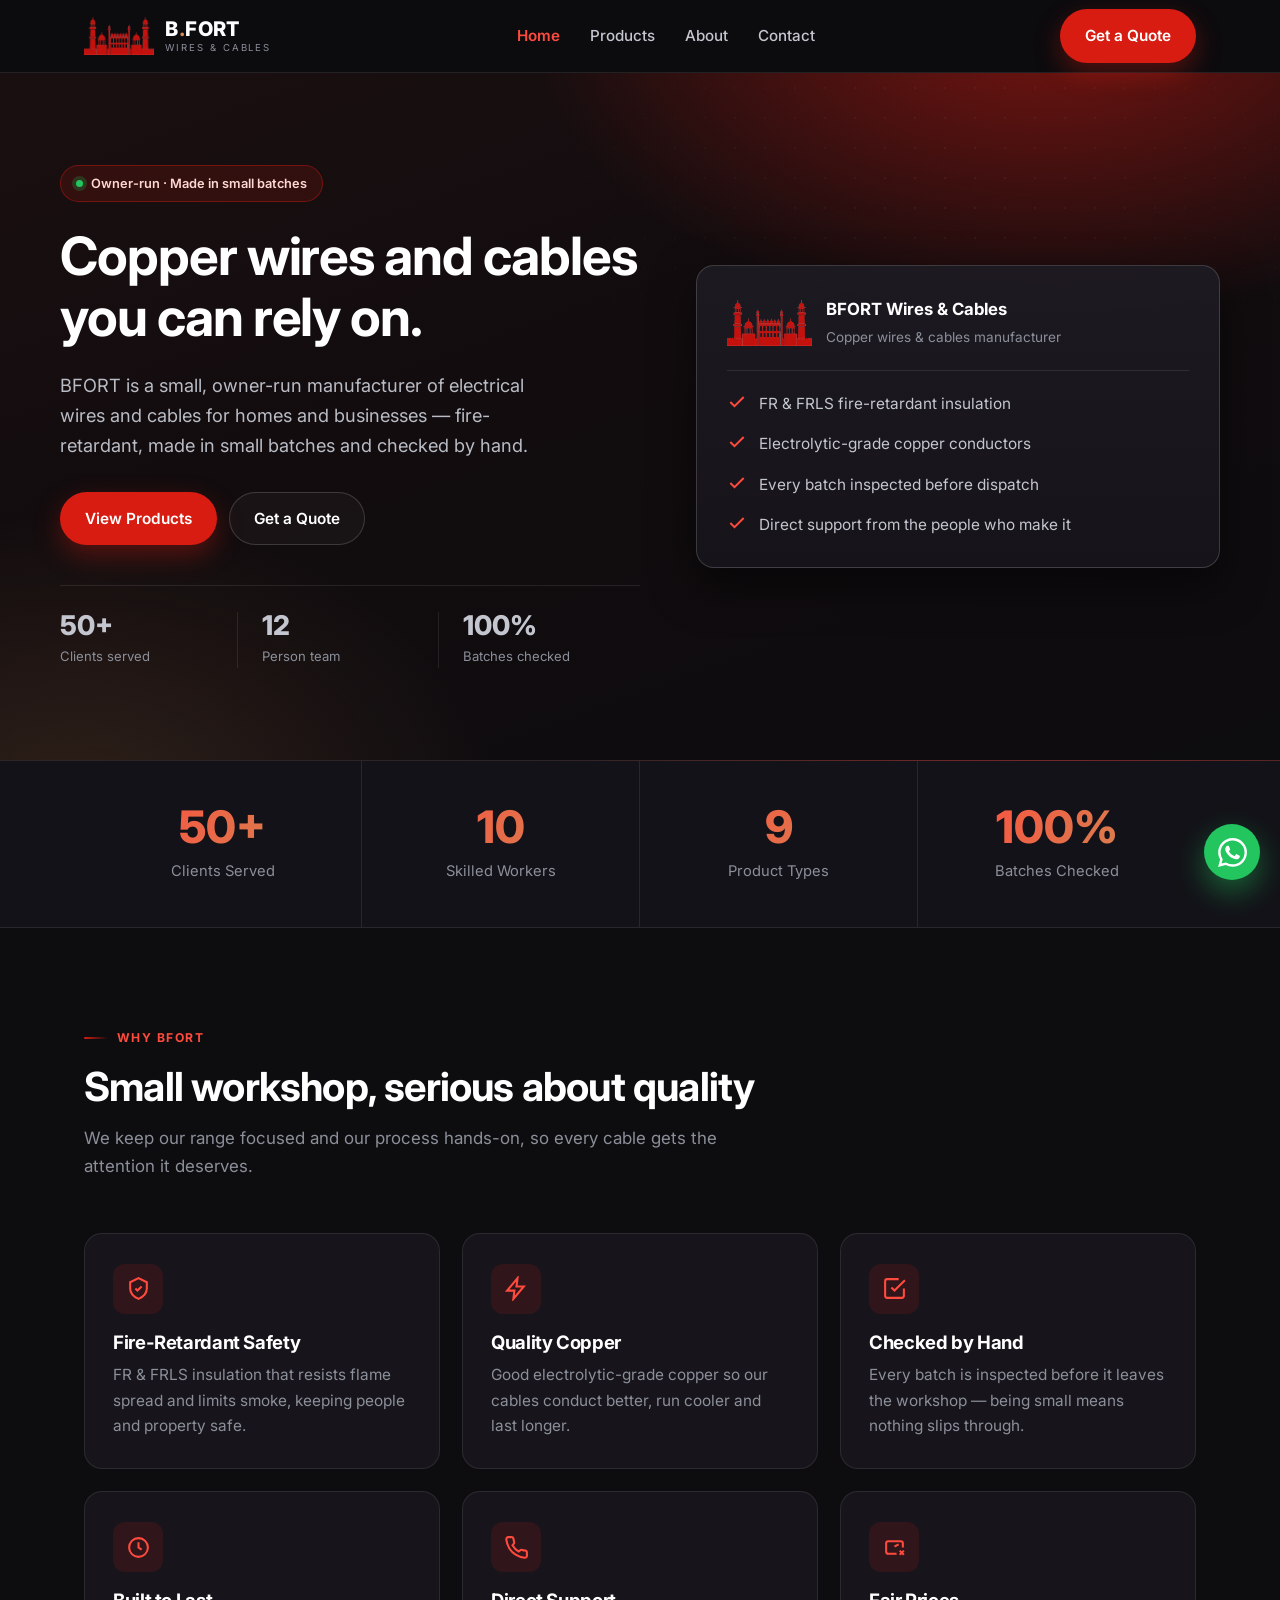
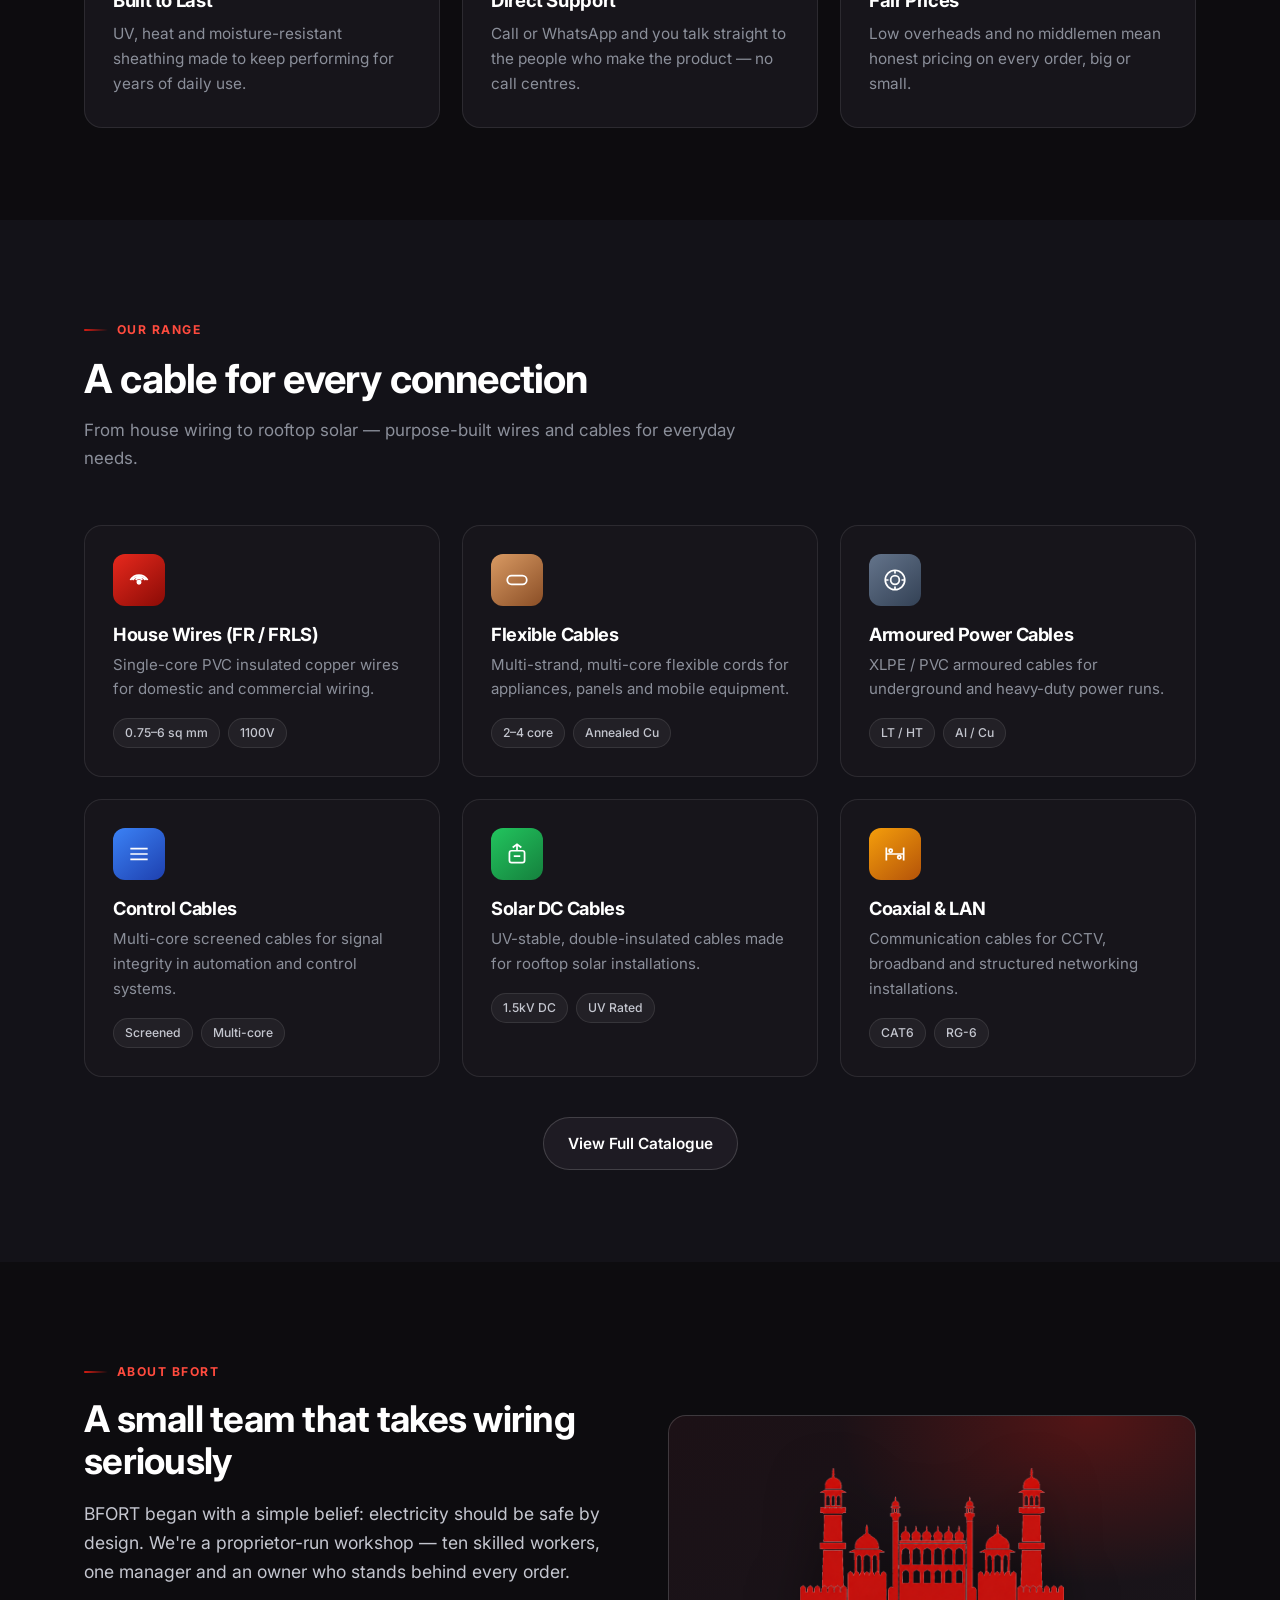
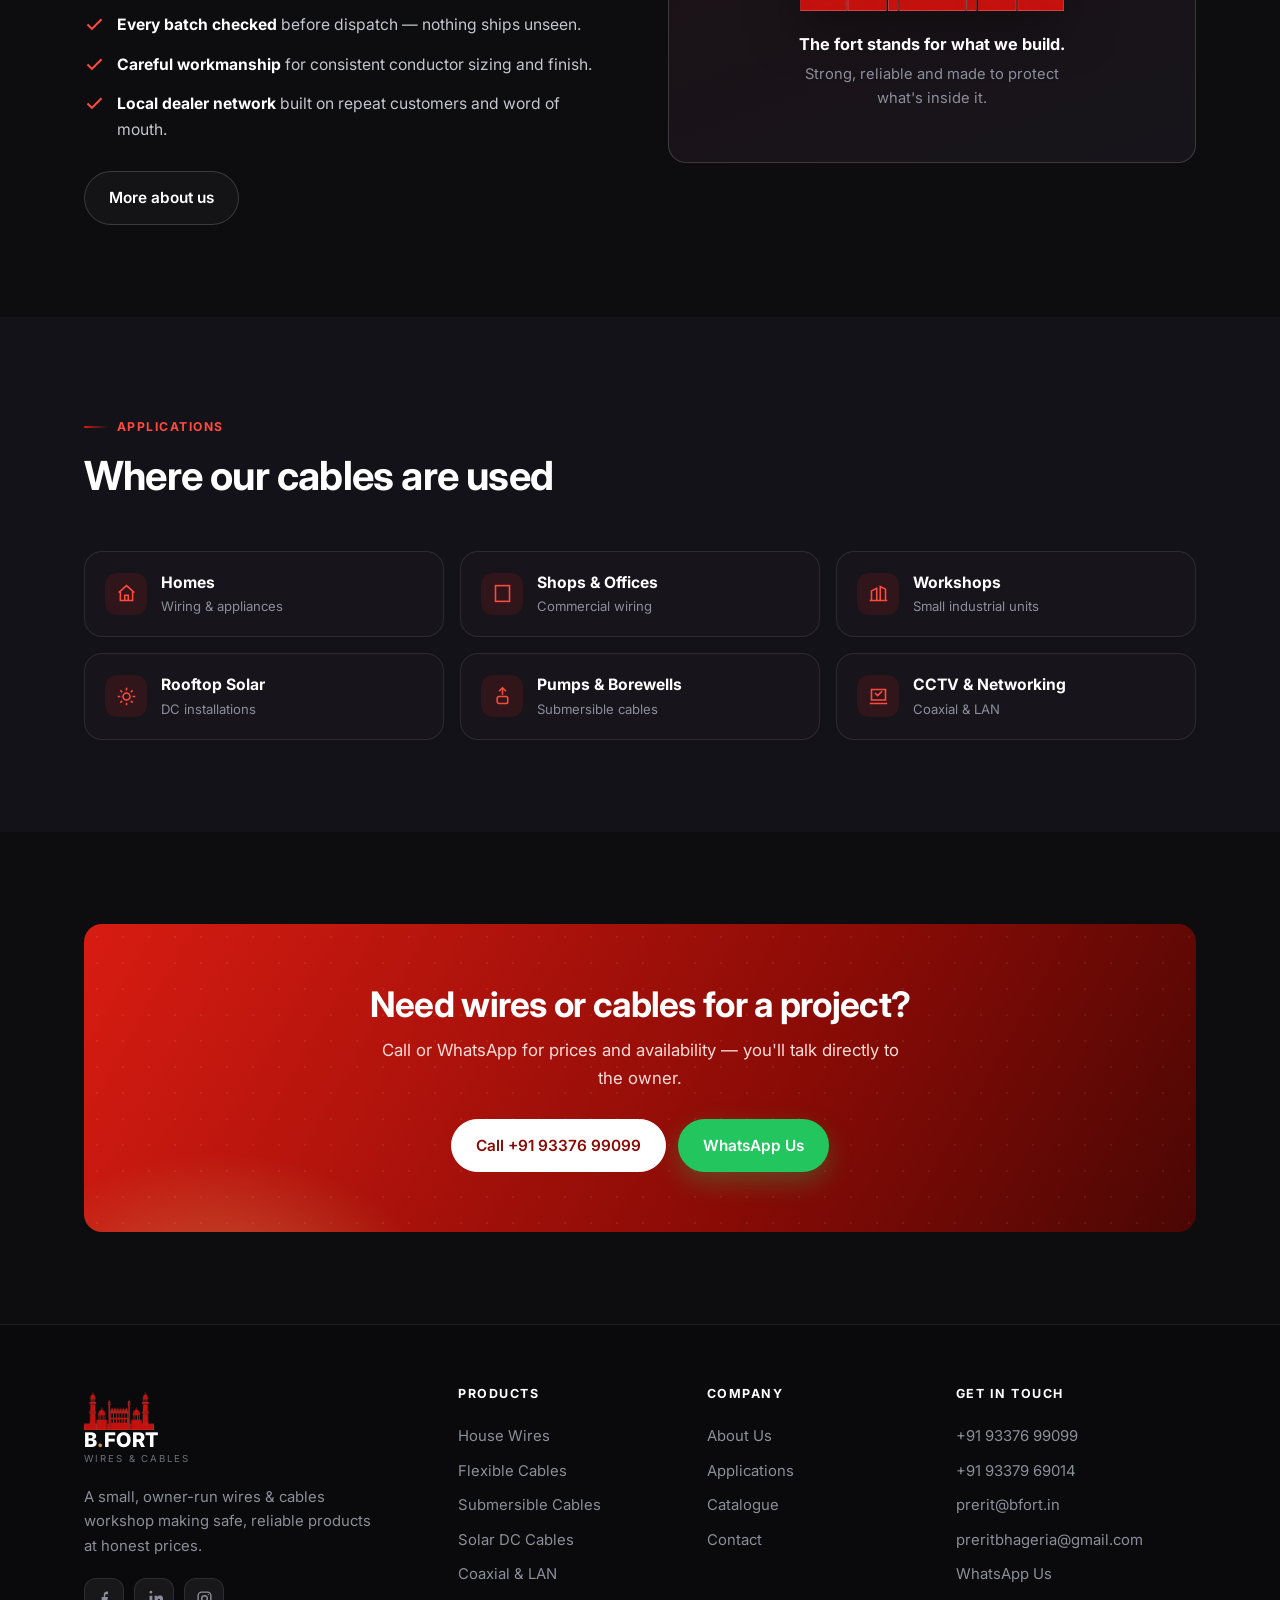
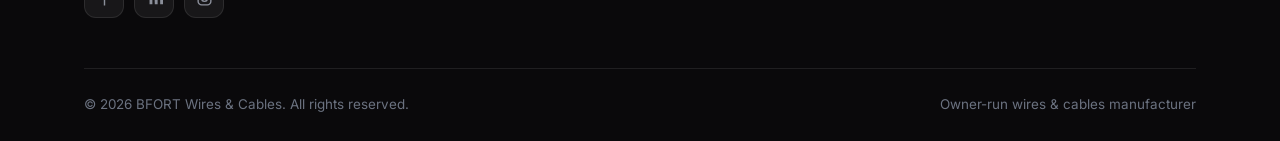
==== commit eff8a802: "Redesign as a cohesive red-into-black dark theme, mobile-tuned Full dark theme woven with red, inspi" ====
--- a/index.html
+++ b/index.html
@@ -121,7 +121,7 @@
 </section>
 
 <!-- ===== Products ===== -->
-<section class="section section--soft" id="products">
+<section class="section section--alt" id="products">
   <div class="container">
     <div class="section-head reveal">
       <span class="eyebrow">Our Range</span>
@@ -167,7 +167,7 @@
       </article>
     </div>
     <div style="text-align:center;margin-top:40px" class="reveal">
-      <a href="products.html" class="btn btn--dark">View Full Catalogue</a>
+      <a href="products.html" class="btn btn--surface">View Full Catalogue</a>
     </div>
   </div>
 </section>
@@ -194,7 +194,7 @@
 </section>
 
 <!-- ===== Applications ===== -->
-<section class="section section--soft" id="applications">
+<section class="section section--alt" id="applications">
   <div class="container">
     <div class="section-head reveal">
       <span class="eyebrow">Applications</span>
@@ -218,7 +218,7 @@
       <h2>Need wires or cables for a project?</h2>
       <p>Call or WhatsApp for prices and availability — you'll talk directly to the owner.</p>
       <div class="cta__actions">
-        <a href="tel:+919337699099" class="btn btn--primary">Call +91 93376 99099</a>
+        <a href="tel:+919337699099" class="btn btn--surface">Call +91 93376 99099</a>
         <a href="https://wa.me/919337699099" target="_blank" rel="noopener" class="btn btn--wa">WhatsApp Us</a>
       </div>
     </div>
--- a/css/style.css
+++ b/css/style.css
@@ -1,39 +1,45 @@
 /* ============================================================
-   BFORT Wires & Cables — Design System
-   Clean, light, conventional B2B manufacturer site.
-   White background, restrained crimson accent, Inter type.
+   BFORT Wires & Cables — Dark Design System
+   Cohesive red-into-black theme, polished and modern.
+   Small-company story intact. Mobile-first responsive.
    ============================================================ */
 :root {
-  --red: #c01008;
-  --red-deep: #97110a;
-  --copper: #a85830;
-  --ink: #1a1d21;
-  --ink-2: #3c4149;
-  --muted: #6b7280;
+  --red: #d81c12;
+  --red-bright: #ff4b3e;
+  --red-deep: #8a0b06;
+  --copper: #d08a52;
+  --green: #22c55e;
+
+  --bg: #0d0c0f;
+  --bg-2: #131218;
+  --surface: #17151b;
+  --surface-2: #1e1b23;
+  --line: rgba(255, 255, 255, .09);
+  --line-2: rgba(255, 255, 255, .16);
+
   --white: #ffffff;
-  --bg-soft: #f5f6f8;
-  --bg-soft-2: #eef0f3;
-  --line: #e3e6ea;
-  --green: #1fae54;
-  --r-lg: 14px;
-  --r-md: 10px;
-  --r-sm: 7px;
-  --shadow-sm: 0 1px 2px rgba(16, 24, 40, .05);
-  --shadow: 0 4px 16px rgba(16, 24, 40, .08);
-  --shadow-md: 0 10px 28px rgba(16, 24, 40, .1);
+  --text: #c4c6cf;
+  --muted: #8b8f9a;
+
+  --r-lg: 18px;
+  --r-md: 12px;
+  --r-sm: 8px;
+  --glow-red: 0 0 0 1px rgba(216, 28, 18, .35), 0 20px 50px rgba(216, 28, 18, .18);
+  --shadow: 0 18px 44px rgba(0, 0, 0, .5);
   --max: 1160px;
   --ease: cubic-bezier(.4, 0, .2, 1);
   --font: "Inter", "Segoe UI", system-ui, -apple-system, Arial, sans-serif;
 }
 
 * { margin: 0; padding: 0; box-sizing: border-box; }
-html { scroll-behavior: smooth; }
+html { scroll-behavior: smooth; -webkit-text-size-adjust: 100%; }
 body {
   font-family: var(--font);
-  color: var(--ink-2);
-  background: var(--white);
-  line-height: 1.6;
+  color: var(--text);
+  background: var(--bg);
+  line-height: 1.65;
   -webkit-font-smoothing: antialiased;
+  overflow-x: hidden;
 }
 img { max-width: 100%; display: block; }
 a { color: inherit; text-decoration: none; }
@@ -41,198 +47,256 @@
 ::selection { background: var(--red); color: #fff; }
 
 .container { width: 100%; max-width: var(--max); margin: 0 auto; padding: 0 24px; }
-.section { padding: 80px 0; }
-.section--soft { background: var(--bg-soft); }
-.section--tight { padding: 60px 0; }
+.section { padding: 92px 0; }
+.section--alt { background: var(--bg-2); }
+.section--tight { padding: 64px 0; }
 
 /* ---- Type ---- */
-h1, h2, h3, h4 { color: var(--ink); font-weight: 700; line-height: 1.2; letter-spacing: -.01em; }
+h1, h2, h3, h4 { color: var(--white); font-weight: 700; line-height: 1.15; letter-spacing: -.02em; }
 .eyebrow {
-  display: inline-block; font-size: .78rem; font-weight: 700; letter-spacing: .09em;
-  text-transform: uppercase; color: var(--red); margin-bottom: 14px;
-}
-.section-head { max-width: 660px; margin-bottom: 48px; }
+  display: inline-flex; align-items: center; gap: 9px;
+  font-size: .76rem; font-weight: 700; letter-spacing: .12em; text-transform: uppercase;
+  color: var(--red-bright); margin-bottom: 16px;
+}
+.eyebrow::before { content: ""; width: 24px; height: 2px; border-radius: 2px; background: linear-gradient(90deg, var(--red), transparent); }
+.section-head { max-width: 680px; margin-bottom: 52px; }
 .section-head--center { margin-left: auto; margin-right: auto; text-align: center; }
-.section-head h2 { font-size: clamp(1.7rem, 3.2vw, 2.3rem); }
-.section-head p { color: var(--muted); font-size: 1.05rem; margin-top: 14px; }
-.lead { color: var(--muted); font-size: 1.1rem; }
+.section-head--center .eyebrow { justify-content: center; }
+.section-head h2 { font-size: clamp(1.8rem, 3.6vw, 2.5rem); }
+.section-head p { color: var(--muted); font-size: 1.06rem; margin-top: 15px; }
+.lead { color: var(--text); font-size: 1.1rem; }
+.grad { background: linear-gradient(100deg, var(--red-bright), var(--copper)); -webkit-background-clip: text; background-clip: text; color: transparent; }
 
 /* ---- Buttons ---- */
 .btn {
-  display: inline-flex; align-items: center; gap: 9px; cursor: pointer;
-  font-weight: 600; font-size: .95rem; padding: 12px 22px; border-radius: var(--r-md);
-  border: 1px solid transparent; transition: background .2s var(--ease), border-color .2s, color .2s, box-shadow .2s;
-}
-.btn--primary { background: var(--red); color: #fff; }
-.btn--primary:hover { background: var(--red-deep); }
-.btn--outline { border-color: var(--line); color: var(--ink); background: #fff; }
-.btn--outline:hover { border-color: var(--red); color: var(--red); }
-.btn--dark { background: var(--ink); color: #fff; }
-.btn--dark:hover { background: #000; }
-.btn--wa { background: var(--green); color: #fff; }
-.btn--wa:hover { background: #199247; }
+  display: inline-flex; align-items: center; justify-content: center; gap: 9px; cursor: pointer;
+  font-weight: 600; font-size: .96rem; padding: 13px 24px; border-radius: 999px;
+  border: 1px solid transparent; transition: transform .2s var(--ease), background .2s, border-color .2s, color .2s, box-shadow .2s;
+  min-height: 46px;
+}
+.btn:hover { transform: translateY(-2px); }
+.btn--primary { background: var(--red); color: #fff; box-shadow: 0 10px 26px rgba(216, 28, 18, .34); }
+.btn--primary:hover { background: #ec2216; box-shadow: 0 14px 32px rgba(216, 28, 18, .45); }
+.btn--outline { border-color: var(--line-2); color: #fff; background: rgba(255, 255, 255, .03); }
+.btn--outline:hover { border-color: var(--red-bright); color: var(--red-bright); }
+.btn--surface { background: var(--surface-2); border-color: var(--line-2); color: #fff; }
+.btn--surface:hover { background: #272430; }
+.btn--wa { background: var(--green); color: #fff; box-shadow: 0 10px 26px rgba(34, 197, 94, .3); }
+.btn--wa:hover { background: #1eb256; }
 .btn svg { width: 18px; height: 18px; }
 
 /* ============ Header ============ */
 .header {
-  position: sticky; top: 0; z-index: 100; background: #fff;
+  position: sticky; top: 0; z-index: 100;
+  background: rgba(13, 12, 15, .78);
+  backdrop-filter: saturate(150%) blur(14px);
+  -webkit-backdrop-filter: saturate(150%) blur(14px);
   border-bottom: 1px solid var(--line);
 }
 .nav { display: flex; align-items: center; justify-content: space-between; height: 72px; }
 .brand { display: flex; align-items: center; gap: 11px; }
 .brand__mark { height: 38px; width: auto; }
 .brand__text { display: flex; flex-direction: column; line-height: 1; }
-.brand__text b { font-size: 1.26rem; font-weight: 800; letter-spacing: .02em; color: var(--ink); }
+.brand__text b { font-size: 1.26rem; font-weight: 800; letter-spacing: .02em; color: #fff; }
 .brand__text b span { color: var(--copper); }
 .brand__text small { font-size: .6rem; letter-spacing: .2em; text-transform: uppercase; color: var(--muted); margin-top: 4px; }
 .nav__links { display: flex; align-items: center; gap: 30px; }
-.nav__links a { font-weight: 500; font-size: .95rem; color: var(--ink-2); }
-.nav__links a:hover { color: var(--red); }
-.nav__links a.active { color: var(--red); font-weight: 600; }
+.nav__links a { font-weight: 500; font-size: .95rem; color: var(--text); }
+.nav__links a:hover { color: #fff; }
+.nav__links a.active { color: var(--red-bright); font-weight: 600; }
 .nav__cta { display: flex; align-items: center; gap: 14px; }
-.nav__toggle { display: none; background: none; border: 0; cursor: pointer; width: 42px; height: 42px; }
-.nav__toggle span { display: block; width: 24px; height: 2px; background: var(--ink); margin: 5px auto; border-radius: 2px; transition: .3s; }
+.nav__toggle { display: none; background: none; border: 0; cursor: pointer; width: 44px; height: 44px; }
+.nav__toggle span { display: block; width: 24px; height: 2px; background: #fff; margin: 5px auto; border-radius: 2px; transition: .3s; }
 
 /* ============ Hero ============ */
-.hero { background: var(--bg-soft); border-bottom: 1px solid var(--line); }
+.hero {
+  position: relative; overflow: hidden;
+  background:
+    radial-gradient(900px 520px at 82% -8%, rgba(216, 28, 18, .5), transparent 58%),
+    radial-gradient(700px 500px at 6% 108%, rgba(208, 138, 82, .16), transparent 60%),
+    linear-gradient(160deg, #1a0f10 0%, #120c0e 42%, var(--bg) 100%);
+  border-bottom: 1px solid var(--line);
+}
+.hero::after {
+  content: ""; position: absolute; inset: 0; pointer-events: none;
+  background-image: radial-gradient(circle, rgba(255, 255, 255, .05) 1px, transparent 1px);
+  background-size: 30px 30px;
+  mask-image: radial-gradient(700px 500px at 75% 15%, #000, transparent 72%);
+  -webkit-mask-image: radial-gradient(700px 500px at 75% 15%, #000, transparent 72%);
+}
 .hero__grid {
+  position: relative; z-index: 1;
   display: grid; grid-template-columns: 1.05fr .95fr; gap: 56px; align-items: center;
-  padding: 80px 0;
+  padding: 92px 0;
 }
 .hero__badge {
   display: inline-flex; align-items: center; gap: 8px;
-  font-size: .8rem; font-weight: 600; color: var(--ink-2);
-  background: #fff; border: 1px solid var(--line);
-  padding: 6px 14px; border-radius: 999px; margin-bottom: 22px;
-}
-.hero__badge i { width: 7px; height: 7px; border-radius: 50%; background: var(--green); }
-.hero h1 { font-size: clamp(2.1rem, 4.6vw, 3.1rem); color: var(--ink); }
-.hero h1 span { color: var(--red); }
-.hero p { color: var(--muted); font-size: 1.12rem; margin: 20px 0 30px; max-width: 500px; }
+  font-size: .8rem; font-weight: 600; color: #ffd7d2;
+  background: rgba(216, 28, 18, .14); border: 1px solid rgba(216, 28, 18, .4);
+  padding: 7px 15px; border-radius: 999px; margin-bottom: 24px;
+}
+.hero__badge i { width: 7px; height: 7px; border-radius: 50%; background: var(--green); box-shadow: 0 0 0 4px rgba(34, 197, 94, .2); }
+.hero h1 { font-size: clamp(2.2rem, 4.8vw, 3.3rem); color: #fff; }
+.hero p { color: #b9bcc5; font-size: 1.14rem; margin: 22px 0 32px; max-width: 500px; }
 .hero__actions { display: flex; gap: 12px; flex-wrap: wrap; }
-.hero__trust { margin-top: 34px; display: flex; gap: 28px; flex-wrap: wrap; }
-.hero__trust div b { display: block; font-size: 1.6rem; font-weight: 800; color: var(--ink); line-height: 1; }
-.hero__trust div span { display: block; font-size: .84rem; color: var(--muted); margin-top: 6px; }
-
-/* Hero side card */
+.hero__trust { margin-top: 40px; display: flex; gap: 0; border-top: 1px solid var(--line); padding-top: 26px; }
+.hero__trust div { flex: 1; }
+.hero__trust div + div { border-left: 1px solid var(--line); padding-left: 24px; }
+.hero__trust b { display: block; font-size: 1.7rem; font-weight: 800; line-height: 1; }
+.hero__trust span { display: block; font-size: .82rem; color: var(--muted); margin-top: 7px; }
+
+/* Hero card */
 .hero__card {
-  background: #fff; border: 1px solid var(--line); border-radius: var(--r-lg);
+  position: relative; z-index: 1;
+  background: linear-gradient(180deg, rgba(30, 27, 35, .9), rgba(23, 21, 27, .9));
+  border: 1px solid var(--line-2); border-radius: var(--r-lg);
   box-shadow: var(--shadow); padding: 30px;
+  backdrop-filter: blur(6px);
 }
 .hero__card-top { display: flex; align-items: center; gap: 14px; padding-bottom: 20px; border-bottom: 1px solid var(--line); }
 .hero__card-top img { height: 46px; }
-.hero__card-top b { font-size: 1.05rem; color: var(--ink); display: block; }
+.hero__card-top b { font-size: 1.05rem; color: #fff; display: block; }
 .hero__card-top span { font-size: .85rem; color: var(--muted); }
-.hero__card ul { margin-top: 20px; display: grid; gap: 14px; }
-.hero__card li { display: flex; gap: 11px; align-items: flex-start; font-size: .96rem; color: var(--ink-2); }
-.hero__card li svg { width: 20px; height: 20px; flex: 0 0 20px; color: var(--red); margin-top: 1px; }
-
-/* ============ Stats band ============ */
-.stats { border-bottom: 1px solid var(--line); }
+.hero__card ul { margin-top: 20px; display: grid; gap: 15px; }
+.hero__card li { display: flex; gap: 12px; align-items: flex-start; font-size: .96rem; color: var(--text); }
+.hero__card li svg { width: 20px; height: 20px; flex: 0 0 20px; color: var(--red-bright); margin-top: 1px; }
+
+/* ============ Stats ============ */
+.stats { border-bottom: 1px solid var(--line); background: var(--bg-2); }
 .stats__grid { display: grid; grid-template-columns: repeat(4, 1fr); }
-.stat { padding: 40px 24px; text-align: center; border-right: 1px solid var(--line); }
+.stat { padding: 44px 24px; text-align: center; border-right: 1px solid var(--line); }
 .stat:last-child { border-right: 0; }
-.stat b { display: block; font-size: clamp(2rem, 3.6vw, 2.6rem); font-weight: 800; color: var(--red); line-height: 1; }
-.stat span { display: block; margin-top: 8px; font-size: .92rem; color: var(--muted); }
-
-/* ============ Feature cards ============ */
-.grid { display: grid; gap: 24px; }
+.stat b {
+  display: block; font-size: clamp(2.1rem, 3.8vw, 2.8rem); font-weight: 800; line-height: 1;
+  background: linear-gradient(120deg, var(--red-bright), var(--copper));
+  -webkit-background-clip: text; background-clip: text; color: transparent;
+}
+.stat span { display: block; margin-top: 9px; font-size: .92rem; color: var(--muted); }
+
+/* ============ Cards (features) ============ */
+.grid { display: grid; gap: 22px; }
 .grid--3 { grid-template-columns: repeat(3, 1fr); }
 .grid--2 { grid-template-columns: repeat(2, 1fr); }
 .feature {
-  background: #fff; border: 1px solid var(--line); border-radius: var(--r-lg);
-  padding: 30px 28px; transition: box-shadow .2s var(--ease), border-color .2s;
-}
-.feature:hover { box-shadow: var(--shadow); border-color: #d5d9df; }
+  background: var(--surface); border: 1px solid var(--line); border-radius: var(--r-lg);
+  padding: 30px 28px; transition: transform .25s var(--ease), border-color .25s, box-shadow .25s;
+}
+.feature:hover { transform: translateY(-4px); border-color: rgba(216, 28, 18, .4); box-shadow: var(--glow-red); }
 .feature__icon {
-  width: 48px; height: 48px; border-radius: var(--r-md); display: grid; place-items: center;
-  background: rgba(192, 16, 8, .08); color: var(--red); margin-bottom: 18px;
-}
-.feature__icon svg { width: 24px; height: 24px; }
+  width: 50px; height: 50px; border-radius: var(--r-md); display: grid; place-items: center;
+  background: rgba(216, 28, 18, .13); color: var(--red-bright); margin-bottom: 18px;
+}
+.feature__icon svg { width: 25px; height: 25px; }
 .feature h3 { font-size: 1.16rem; margin-bottom: 9px; }
 .feature p { color: var(--muted); font-size: .96rem; }
 
 /* ============ Products ============ */
 .product {
-  background: #fff; border: 1px solid var(--line); border-radius: var(--r-lg);
-  padding: 28px; transition: box-shadow .2s var(--ease), border-color .2s;
-}
-.product:hover { box-shadow: var(--shadow); border-color: #d5d9df; }
+  background: var(--surface); border: 1px solid var(--line); border-radius: var(--r-lg);
+  padding: 28px; transition: transform .25s var(--ease), border-color .25s, box-shadow .25s;
+}
+.product:hover { transform: translateY(-4px); border-color: rgba(216, 28, 18, .4); box-shadow: var(--glow-red); }
 .product__icon {
-  width: 50px; height: 50px; border-radius: var(--r-md); display: grid; place-items: center;
+  width: 52px; height: 52px; border-radius: var(--r-md); display: grid; place-items: center;
   color: #fff; margin-bottom: 18px;
 }
 .product__icon svg { width: 26px; height: 26px; }
-.p-red { background: var(--red); }
-.p-copper { background: var(--copper); }
-.p-slate { background: #475569; }
-.p-blue { background: #2563eb; }
-.p-green { background: #16a34a; }
-.p-amber { background: #d97706; }
+.p-red { background: linear-gradient(140deg, #e8291d, #8a0b06); }
+.p-copper { background: linear-gradient(140deg, #d99a63, #8a4e26); }
+.p-slate { background: linear-gradient(140deg, #64748b, #334155); }
+.p-blue { background: linear-gradient(140deg, #3b82f6, #1e40af); }
+.p-green { background: linear-gradient(140deg, #22c55e, #15803d); }
+.p-amber { background: linear-gradient(140deg, #f59e0b, #b45309); }
 .product h3 { font-size: 1.14rem; margin-bottom: 8px; }
 .product p { color: var(--muted); font-size: .94rem; margin-bottom: 16px; }
 .product__tags { display: flex; flex-wrap: wrap; gap: 8px; }
 .tag {
-  font-size: .76rem; font-weight: 500; color: var(--ink-2);
-  background: var(--bg-soft); border: 1px solid var(--line);
+  font-size: .76rem; font-weight: 500; color: var(--text);
+  background: rgba(255, 255, 255, .05); border: 1px solid var(--line);
   padding: 4px 11px; border-radius: 999px;
 }
 
 /* ============ Split / story ============ */
 .split { display: grid; grid-template-columns: 1fr 1fr; gap: 56px; align-items: center; }
 .split__media {
-  background: var(--bg-soft); border: 1px solid var(--line); border-radius: var(--r-lg);
-  padding: 48px 36px; display: grid; place-items: center; gap: 20px; text-align: center;
-}
-.split__media img { width: 58%; }
-.split__media figcaption { color: var(--muted); font-size: .92rem; max-width: 300px; }
-.split__media figcaption b { color: var(--ink); display: block; font-size: 1.02rem; margin-bottom: 4px; }
+  position: relative; overflow: hidden;
+  background: linear-gradient(160deg, #1c1116, var(--surface)); border: 1px solid var(--line-2);
+  border-radius: var(--r-lg); padding: 52px 36px; display: grid; place-items: center; gap: 20px; text-align: center;
+}
+.split__media::before {
+  content: ""; position: absolute; inset: 0;
+  background: radial-gradient(360px 240px at 80% 0%, rgba(216, 28, 18, .3), transparent 70%);
+}
+.split__media img { width: 58%; position: relative; filter: drop-shadow(0 10px 26px rgba(0, 0, 0, .5)); }
+.split__media figcaption { position: relative; color: var(--muted); font-size: .92rem; max-width: 300px; }
+.split__media figcaption b { color: #fff; display: block; font-size: 1.02rem; margin-bottom: 4px; }
 .checklist { display: grid; gap: 14px; margin-top: 26px; }
-.checklist li { display: flex; gap: 12px; align-items: flex-start; color: var(--ink-2); font-size: .98rem; }
-.checklist svg { width: 21px; height: 21px; flex: 0 0 21px; color: var(--red); margin-top: 2px; }
-.checklist b { color: var(--ink); }
+.checklist li { display: flex; gap: 12px; align-items: flex-start; color: var(--text); font-size: .98rem; }
+.checklist svg { width: 21px; height: 21px; flex: 0 0 21px; color: var(--red-bright); margin-top: 2px; }
+.checklist b { color: #fff; }
 
 /* ============ Applications ============ */
 .apps { display: grid; grid-template-columns: repeat(3, 1fr); gap: 16px; }
 .app {
   display: flex; align-items: center; gap: 14px;
-  background: #fff; border: 1px solid var(--line); border-radius: var(--r-lg);
-  padding: 18px 20px; transition: box-shadow .2s var(--ease), border-color .2s;
-}
-.app:hover { box-shadow: var(--shadow); border-color: #d5d9df; }
+  background: var(--surface); border: 1px solid var(--line); border-radius: var(--r-lg);
+  padding: 18px 20px; transition: transform .25s var(--ease), border-color .25s, box-shadow .25s;
+}
+.app:hover { transform: translateY(-3px); border-color: rgba(216, 28, 18, .4); box-shadow: var(--glow-red); }
 .app__ic {
   width: 42px; height: 42px; border-radius: var(--r-md); display: grid; place-items: center;
-  background: rgba(192, 16, 8, .08); color: var(--red); flex-shrink: 0;
+  background: rgba(216, 28, 18, .13); color: var(--red-bright); flex-shrink: 0;
 }
 .app__ic svg { width: 21px; height: 21px; }
-.app b { display: block; font-size: .98rem; color: var(--ink); }
+.app b { display: block; font-size: .98rem; color: #fff; }
 .app small { display: block; font-size: .82rem; color: var(--muted); margin-top: 1px; }
 
 /* ============ Page hero (inner) ============ */
-.page-hero { background: var(--bg-soft); border-bottom: 1px solid var(--line); padding: 56px 0; }
-.page-hero h1 { font-size: clamp(1.9rem, 3.8vw, 2.7rem); color: var(--ink); }
-.page-hero p { color: var(--muted); margin-top: 12px; font-size: 1.06rem; max-width: 620px; }
+.page-hero {
+  position: relative; overflow: hidden;
+  background:
+    radial-gradient(700px 360px at 88% -30%, rgba(216, 28, 18, .42), transparent 60%),
+    linear-gradient(160deg, #1a0f10, var(--bg) 75%);
+  border-bottom: 1px solid var(--line); padding: 66px 0;
+}
+.page-hero .container { position: relative; z-index: 1; }
+.page-hero h1 { font-size: clamp(1.9rem, 4vw, 2.7rem); color: #fff; }
+.page-hero p { color: #b9bcc5; margin-top: 13px; font-size: 1.06rem; max-width: 620px; }
 .crumbs { font-size: .85rem; color: var(--muted); margin-bottom: 16px; }
-.crumbs a:hover { color: var(--red); }
+.crumbs a { color: var(--muted); }
+.crumbs a:hover { color: #fff; }
 
 /* ============ CTA band ============ */
 .cta {
-  background: var(--bg-soft); border: 1px solid var(--line); border-radius: var(--r-lg);
-  padding: 52px 40px; text-align: center;
-}
-.cta h2 { font-size: clamp(1.5rem, 3vw, 2rem); }
-.cta p { color: var(--muted); margin: 12px auto 26px; font-size: 1.04rem; max-width: 520px; }
+  position: relative; overflow: hidden; text-align: center;
+  background: linear-gradient(120deg, #d81c12 0%, #8a0b06 62%, #4a0704 100%);
+  border-radius: var(--r-lg); padding: 60px 40px;
+}
+.cta::before {
+  content: ""; position: absolute; inset: 0;
+  background:
+    radial-gradient(300px 200px at 12% 120%, rgba(208, 138, 82, .5), transparent 70%),
+    radial-gradient(circle, rgba(255, 255, 255, .07) 1px, transparent 1px);
+  background-size: auto, 26px 26px;
+}
+.cta > * { position: relative; }
+.cta h2 { font-size: clamp(1.6rem, 3.2vw, 2.2rem); color: #fff; }
+.cta p { color: #ffdcd8; margin: 13px auto 26px; font-size: 1.05rem; max-width: 520px; }
 .cta__actions { display: flex; gap: 12px; justify-content: center; flex-wrap: wrap; }
+.cta .btn--surface { background: #fff; color: var(--red-deep); border-color: #fff; }
+.cta .btn--surface:hover { background: #f4e9e7; }
 
 /* ============ Spec table ============ */
 .table-card {
-  overflow-x: auto; background: #fff; border: 1px solid var(--line); border-radius: var(--r-lg);
+  overflow-x: auto; background: var(--surface); border: 1px solid var(--line); border-radius: var(--r-lg);
+  -webkit-overflow-scrolling: touch;
 }
 .table-card table { width: 100%; border-collapse: collapse; min-width: 560px; }
-.table-card thead tr { background: var(--bg-soft); text-align: left; }
-.table-card th { padding: 15px 20px; font-weight: 600; font-size: .9rem; color: var(--ink); }
+.table-card thead tr { background: var(--surface-2); text-align: left; }
+.table-card th { padding: 15px 20px; font-weight: 600; font-size: .9rem; color: #fff; }
 .table-card td { padding: 14px 20px; font-size: .94rem; }
 .table-card tbody tr { border-top: 1px solid var(--line); }
+.table-card tbody tr:hover { background: rgba(255, 255, 255, .03); }
 .table-note { text-align: center; color: var(--muted); font-size: .85rem; margin-top: 14px; }
 
 /* ============ Contact ============ */
@@ -240,76 +304,82 @@
 .contact__info { display: grid; gap: 14px; }
 .info-card {
   display: flex; gap: 15px; align-items: flex-start;
-  background: #fff; border: 1px solid var(--line); border-radius: var(--r-lg); padding: 20px 22px;
-}
+  background: var(--surface); border: 1px solid var(--line); border-radius: var(--r-lg); padding: 20px 22px;
+  transition: border-color .25s, box-shadow .25s;
+}
+.info-card:hover { border-color: rgba(216, 28, 18, .4); box-shadow: var(--glow-red); }
 .info-card__ic {
   width: 44px; height: 44px; flex: 0 0 44px; border-radius: var(--r-md);
-  display: grid; place-items: center; background: rgba(192, 16, 8, .08); color: var(--red);
+  display: grid; place-items: center; background: rgba(216, 28, 18, .13); color: var(--red-bright);
 }
 .info-card__ic svg { width: 21px; height: 21px; }
-.info-card b { display: block; color: var(--ink); margin-bottom: 3px; }
+.info-card b { display: block; color: #fff; margin-bottom: 3px; }
 .info-card span, .info-card a { color: var(--muted); font-size: .94rem; display: block; }
-.info-card a:hover { color: var(--red); }
-.info-card--wa { background: rgba(31, 174, 84, .05); border-color: rgba(31, 174, 84, .3); }
-.info-card--wa .info-card__ic { background: rgba(31, 174, 84, .12); color: #199247; }
-.info-card--wa a:hover, .info-card--wa b { color: #199247; }
-
-.form { background: #fff; border: 1px solid var(--line); border-radius: var(--r-lg); padding: 32px; }
+.info-card a:hover { color: var(--red-bright); }
+.info-card--wa { background: rgba(34, 197, 94, .07); border-color: rgba(34, 197, 94, .32); }
+.info-card--wa:hover { border-color: rgba(34, 197, 94, .5); box-shadow: 0 0 0 1px rgba(34,197,94,.3), 0 20px 50px rgba(34,197,94,.14); }
+.info-card--wa .info-card__ic { background: rgba(34, 197, 94, .15); color: #2ee06a; }
+.info-card--wa a:hover, .info-card--wa b { color: #2ee06a; }
+
+.form { background: var(--surface); border: 1px solid var(--line); border-radius: var(--r-lg); padding: 32px; }
 .field { margin-bottom: 18px; }
-.field label { display: block; font-size: .85rem; font-weight: 600; color: var(--ink); margin-bottom: 7px; }
+.field label { display: block; font-size: .85rem; font-weight: 600; color: #fff; margin-bottom: 7px; }
 .field input, .field select, .field textarea {
-  width: 100%; padding: 12px 14px; border: 1px solid var(--line); border-radius: var(--r-sm);
-  font-family: inherit; font-size: .95rem; background: #fff; transition: .15s;
-}
+  width: 100%; padding: 13px 14px; border: 1px solid var(--line-2); border-radius: var(--r-sm);
+  font-family: inherit; font-size: .95rem; background: var(--bg-2); color: var(--text); transition: .15s;
+}
+.field input::placeholder, .field textarea::placeholder { color: #6b7280; }
+.field select { appearance: none; -webkit-appearance: none; }
 .field input:focus, .field select:focus, .field textarea:focus {
-  outline: none; border-color: var(--red); box-shadow: 0 0 0 3px rgba(192, 16, 8, .1);
+  outline: none; border-color: var(--red); box-shadow: 0 0 0 3px rgba(216, 28, 18, .18);
 }
 .field textarea { resize: vertical; min-height: 120px; }
 .form__note { font-size: .82rem; color: var(--muted); margin-top: 12px; text-align: center; }
 .form__ok {
-  display: none; background: rgba(31, 174, 84, .09); color: #14683a;
-  border: 1px solid rgba(31, 174, 84, .3); padding: 14px; border-radius: var(--r-sm);
+  display: none; background: rgba(34, 197, 94, .1); color: #7ee2a8;
+  border: 1px solid rgba(34, 197, 94, .35); padding: 14px; border-radius: var(--r-sm);
   margin-bottom: 16px; font-size: .9rem; font-weight: 600;
 }
 
 /* ============ Footer ============ */
-.footer { background: var(--ink); color: #a2a8b2; padding: 60px 0 26px; }
+.footer { background: #0a090b; color: var(--muted); padding: 62px 0 26px; border-top: 1px solid var(--line); }
 .footer__grid { display: grid; grid-template-columns: 1.6fr 1fr 1fr 1.15fr; gap: 40px; }
 .footer__brand p { margin-top: 16px; font-size: .93rem; max-width: 300px; }
 .footer .brand__text b { color: #fff; }
-.footer .brand__text small { color: #8b929d; }
+.footer .brand__text small { color: #6b7280; }
 .footer h4 { color: #fff; font-size: .78rem; letter-spacing: .12em; text-transform: uppercase; margin-bottom: 18px; }
 .footer a { display: block; padding: 5px 0; font-size: .93rem; transition: color .2s; }
-.footer a:hover { color: #fff; }
+.footer a:hover { color: var(--red-bright); }
 .social { display: flex; gap: 10px; margin-top: 20px; }
 .social a {
-  width: 38px; height: 38px; border-radius: var(--r-md); display: grid; place-items: center; padding: 0;
-  background: rgba(255, 255, 255, .07); transition: background .2s, color .2s;
-}
-.social a:hover { background: var(--red); color: #fff; }
+  width: 40px; height: 40px; border-radius: var(--r-md); display: grid; place-items: center; padding: 0;
+  background: rgba(255, 255, 255, .06); border: 1px solid var(--line); transition: background .2s, color .2s, border-color .2s;
+}
+.social a:hover { background: var(--red); border-color: var(--red); color: #fff; }
 .social svg { width: 17px; height: 17px; }
 .footer__bottom {
-  margin-top: 48px; padding-top: 24px; border-top: 1px solid rgba(255, 255, 255, .1);
-  display: flex; justify-content: space-between; gap: 12px; flex-wrap: wrap; font-size: .84rem; color: #8b929d;
+  margin-top: 50px; padding-top: 24px; border-top: 1px solid var(--line);
+  display: flex; justify-content: space-between; gap: 12px; flex-wrap: wrap; font-size: .84rem; color: #6b7280;
 }
 
 /* ============ WhatsApp float ============ */
 .wa-float {
-  position: fixed; right: 22px; bottom: 22px; z-index: 90;
-  width: 54px; height: 54px; border-radius: 50%;
+  position: fixed; right: 20px; bottom: 20px; z-index: 90;
+  width: 56px; height: 56px; border-radius: 50%;
   background: var(--green); color: #fff; display: grid; place-items: center;
-  box-shadow: var(--shadow-md); transition: transform .2s var(--ease);
-}
-.wa-float:hover { transform: translateY(-2px); }
-.wa-float svg { width: 28px; height: 28px; }
+  box-shadow: 0 12px 30px rgba(34, 197, 94, .45); transition: transform .2s var(--ease);
+}
+.wa-float:hover { transform: translateY(-3px) scale(1.05); }
+.wa-float svg { width: 29px; height: 29px; }
 
 /* ============ Reveal ============ */
-.reveal { opacity: 0; transform: translateY(16px); transition: opacity .5s var(--ease), transform .5s var(--ease); }
+.reveal { opacity: 0; transform: translateY(18px); transition: opacity .55s var(--ease), transform .55s var(--ease); }
 .reveal.in { opacity: 1; transform: none; }
+@media (prefers-reduced-motion: reduce) { .reveal { opacity: 1; transform: none; transition: none; } }
 
 /* ============ Responsive ============ */
 @media (max-width: 980px) {
-  .hero__grid { grid-template-columns: 1fr; gap: 40px; padding: 60px 0; }
+  .hero__grid { grid-template-columns: 1fr; gap: 40px; padding: 66px 0; }
   .grid--3 { grid-template-columns: 1fr 1fr; }
   .apps { grid-template-columns: 1fr 1fr; }
   .split { grid-template-columns: 1fr; gap: 40px; }
@@ -317,22 +387,40 @@
   .footer__grid { grid-template-columns: 1fr 1fr; }
   .stats__grid { grid-template-columns: 1fr 1fr; }
   .stat:nth-child(2) { border-right: 0; }
-  .stat { border-bottom: 1px solid var(--line); }
+  .stat:nth-child(1), .stat:nth-child(2) { border-bottom: 1px solid var(--line); }
 }
 @media (max-width: 680px) {
+  .container { padding: 0 18px; }
   .section { padding: 60px 0; }
+  .section--tight { padding: 48px 0; }
+  .nav { height: 64px; }
   .nav__links {
-    position: fixed; top: 72px; left: 16px; right: 16px; z-index: 99;
-    background: #fff; border: 1px solid var(--line); border-radius: var(--r-md);
-    box-shadow: var(--shadow-md); padding: 20px; flex-direction: column; gap: 16px; display: none;
+    position: fixed; top: 64px; left: 12px; right: 12px; z-index: 99;
+    background: var(--surface-2); border: 1px solid var(--line-2); border-radius: var(--r-md);
+    box-shadow: var(--shadow); padding: 18px; flex-direction: column; align-items: stretch; gap: 4px; display: none;
   }
   .nav__links.open { display: flex; }
+  .nav__links a { padding: 12px 10px; border-radius: var(--r-sm); }
+  .nav__links a:hover, .nav__links a.active { background: rgba(255, 255, 255, .05); }
   .nav__toggle { display: block; }
   .nav__cta .btn { display: none; }
+  .hero__grid { padding: 52px 0; }
+  .hero__actions { gap: 10px; }
+  .hero__actions .btn { flex: 1; min-width: 140px; }
+  .hero__trust { gap: 0; }
+  .hero__trust div + div { padding-left: 16px; }
+  .hero__trust b { font-size: 1.4rem; }
+  .hero__trust span { font-size: .74rem; }
+  .hero__card { padding: 24px; }
   .grid--3, .grid--2 { grid-template-columns: 1fr; }
   .apps { grid-template-columns: 1fr; }
   .stats__grid { grid-template-columns: 1fr 1fr; }
+  .stat { padding: 32px 16px; }
   .footer__grid { grid-template-columns: 1fr; gap: 30px; }
-  .cta { padding: 40px 24px; }
-  .form { padding: 24px; }
-}
+  .footer__bottom { justify-content: flex-start; }
+  .cta { padding: 44px 22px; }
+  .cta__actions .btn { flex: 1; min-width: 160px; }
+  .form { padding: 22px; }
+  .split__media { padding: 40px 24px; }
+  .wa-float { width: 52px; height: 52px; right: 16px; bottom: 16px; }
+}
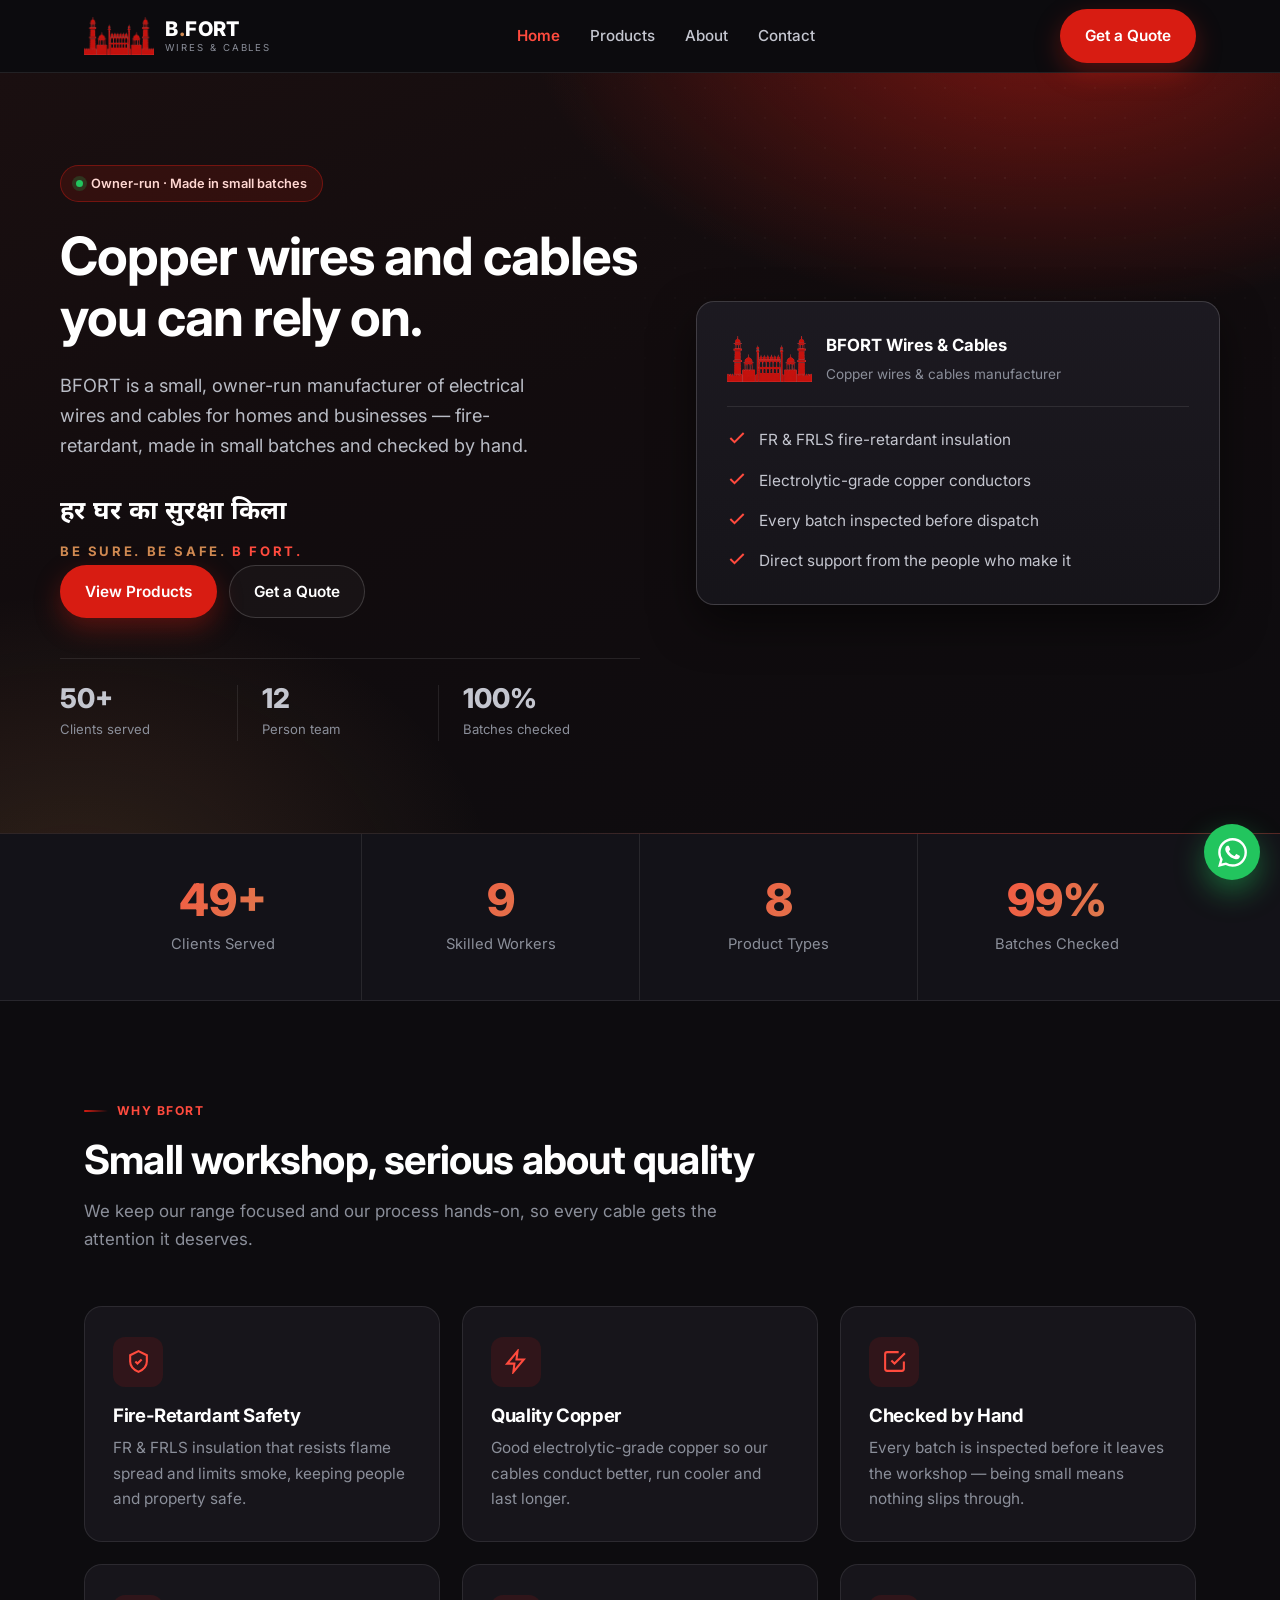
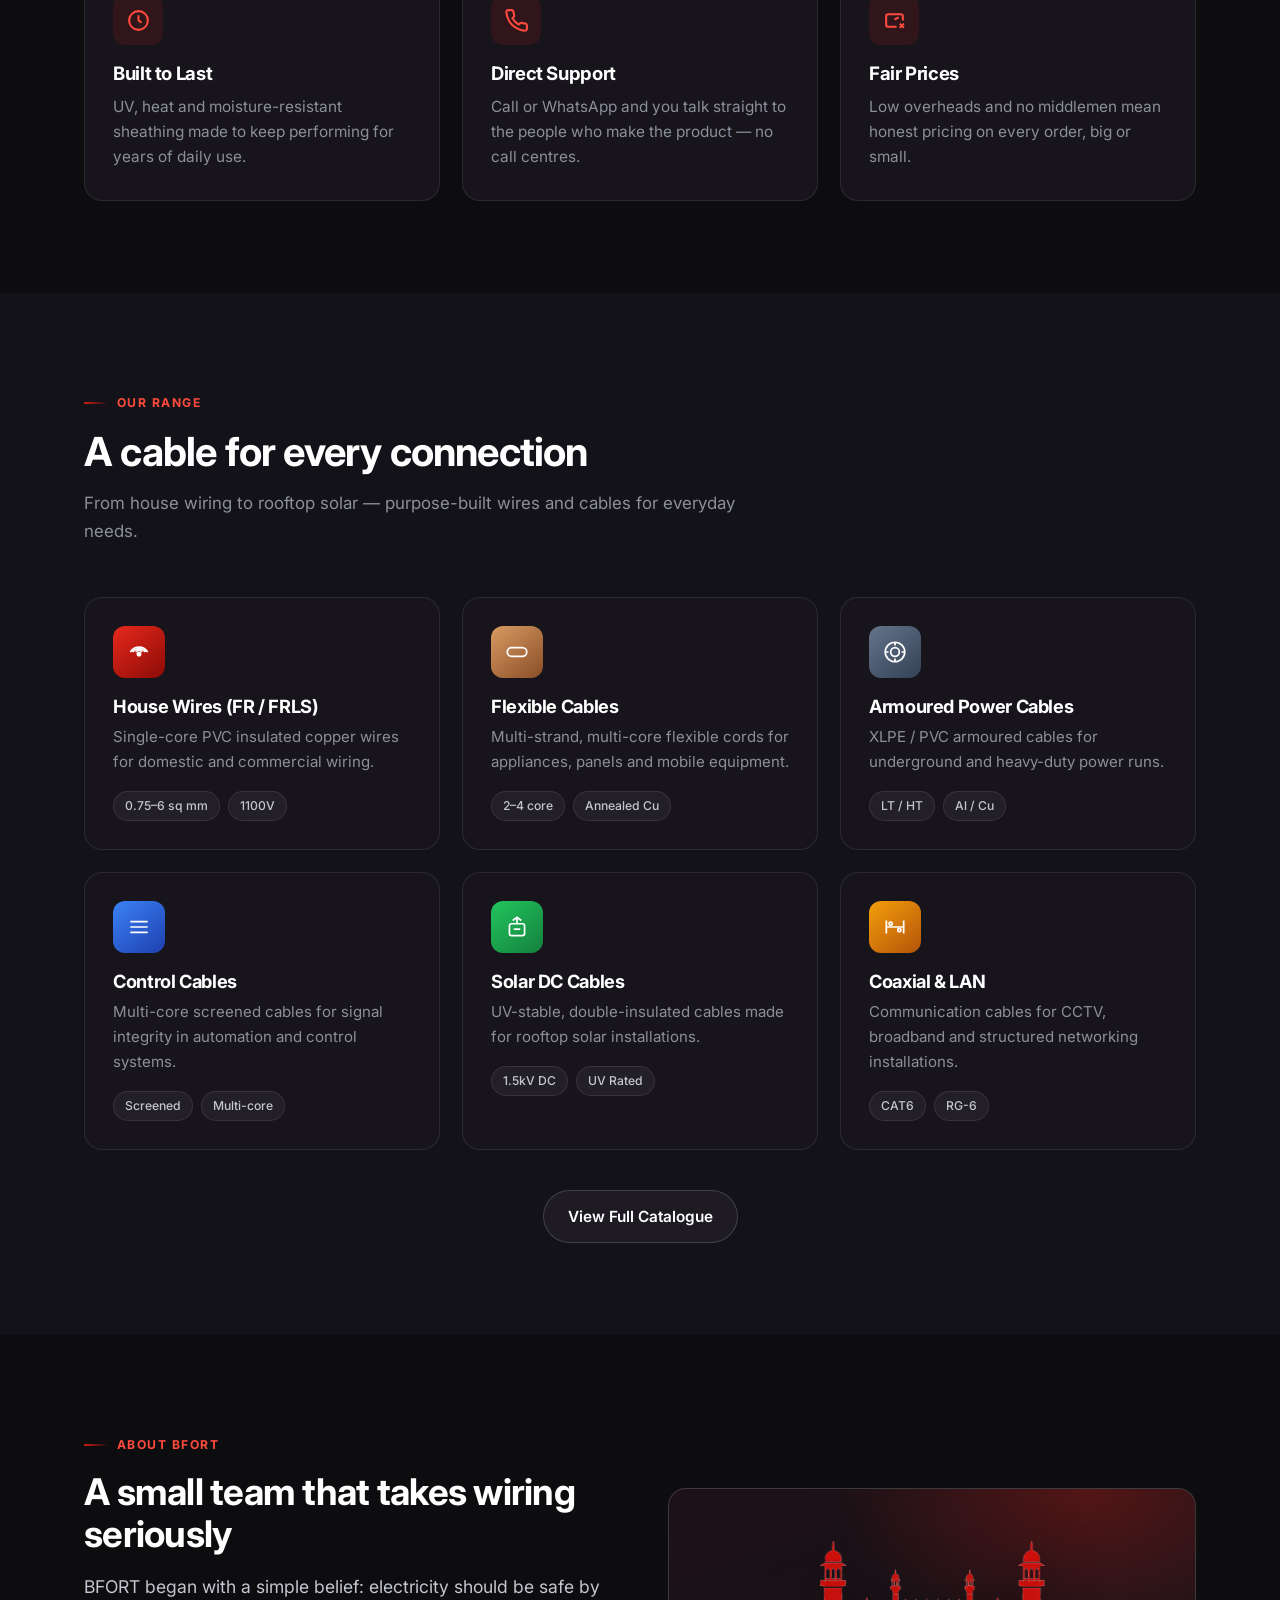
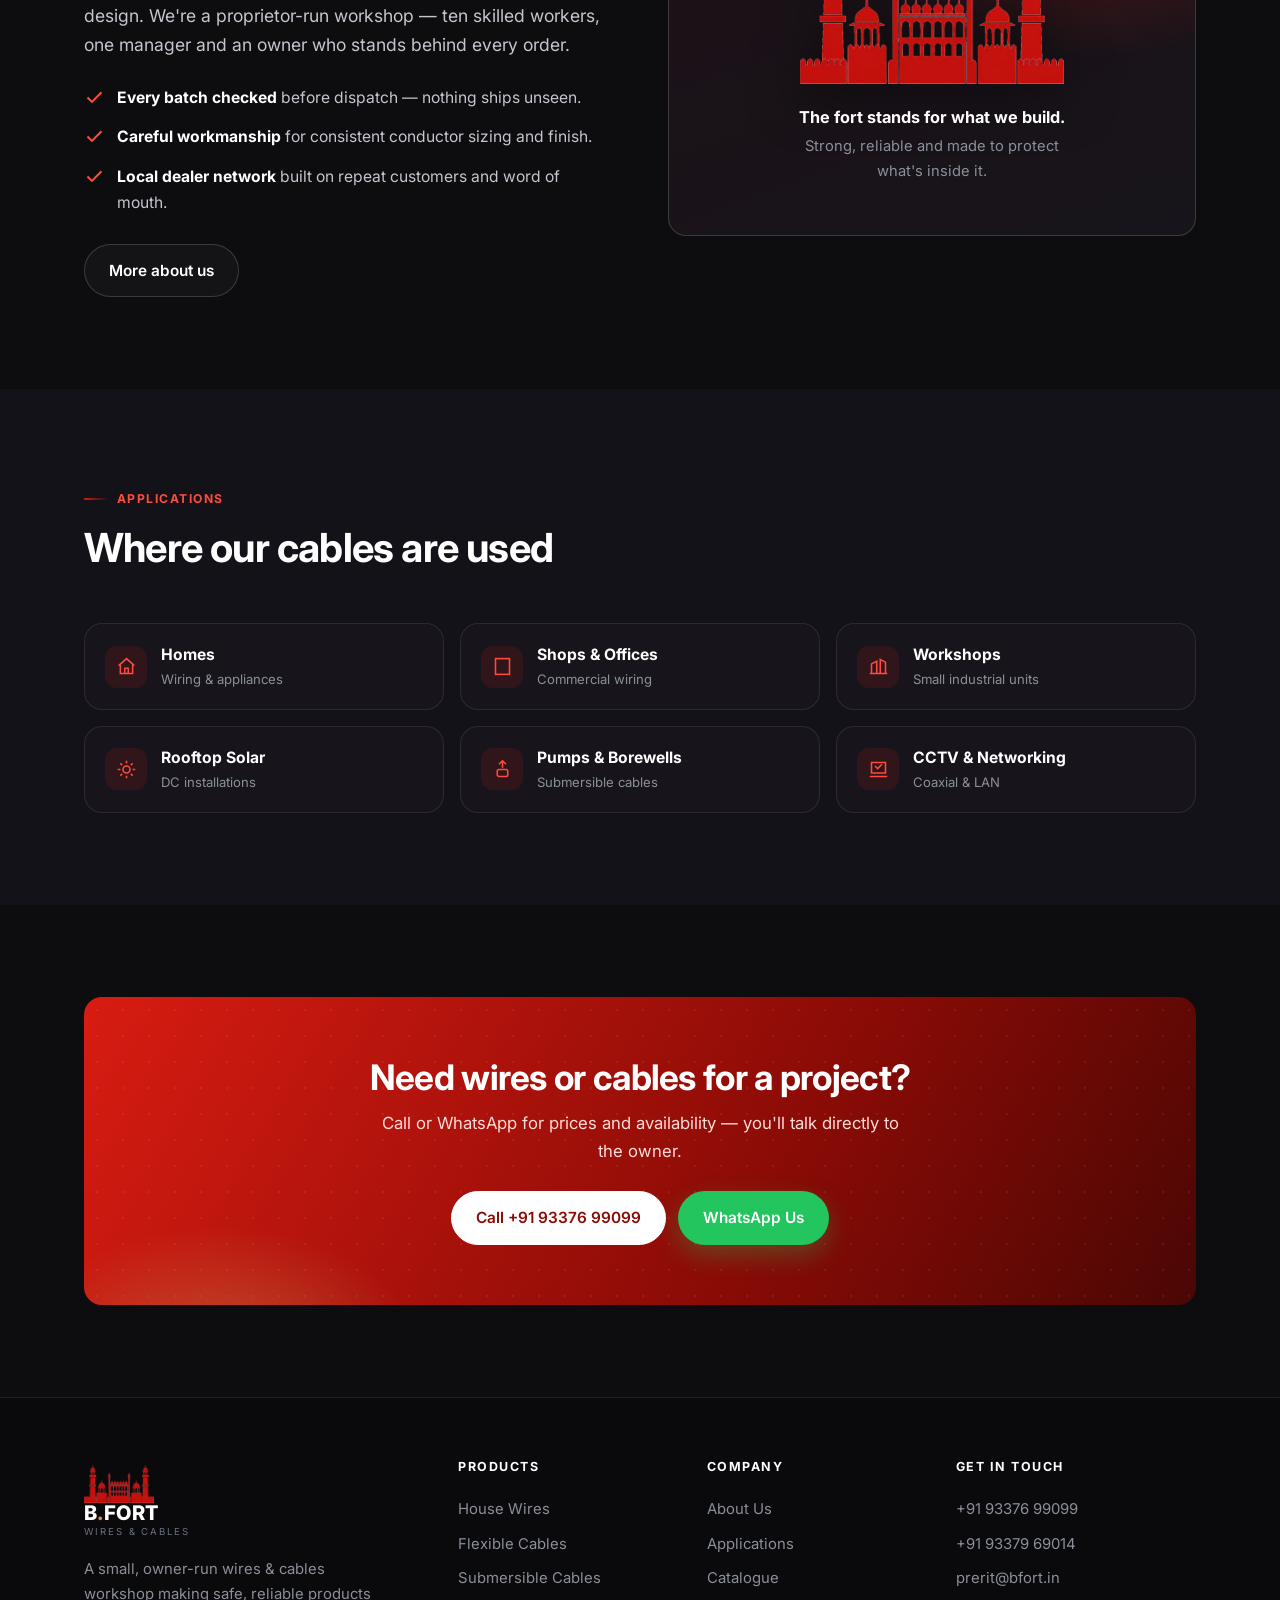
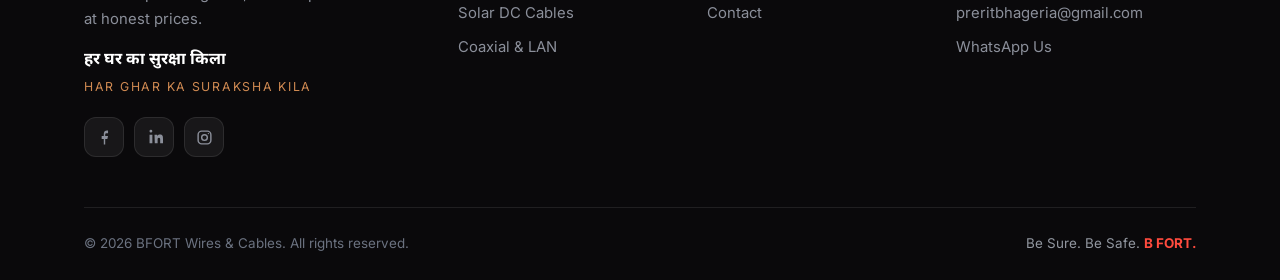
==== commit 6ef27397: "Add brand mottos across the site - Hero: feature the Hindi promise "हर घर का सुरक्षा किला" with the " ====
--- a/index.html
+++ b/index.html
@@ -5,28 +5,28 @@
 <meta name="viewport" content="width=device-width, initial-scale=1.0" />
 <title>BFORT Wires &amp; Cables — Copper Wires &amp; Cables Manufacturer</title>
 <meta name="description" content="BFORT is a small, owner-run manufacturer of copper electrical wires and cables — house wiring, flexible cords, solar and more. Made in small batches and checked by hand." />
-<link rel="icon" href="assets/favicon.png" type="image/png" />
+<link rel="icon" href="/assets/favicon.png" type="image/png" />
 <link rel="preconnect" href="https://fonts.googleapis.com" />
 <link rel="preconnect" href="https://fonts.gstatic.com" crossorigin />
-<link href="https://fonts.googleapis.com/css2?family=Inter:wght@400;500;600;700;800&display=swap" rel="stylesheet" />
-<link rel="stylesheet" href="css/style.css" />
+<link href="https://fonts.googleapis.com/css2?family=Inter:wght@400;500;600;700;800&family=Noto+Sans+Devanagari:wght@600;700&display=swap" rel="stylesheet" />
+<link rel="stylesheet" href="/css/style.css" />
 </head>
 <body>
 
 <header class="header">
   <div class="container nav">
-    <a class="brand" href="index.html" aria-label="BFORT home">
-      <img class="brand__mark" src="assets/logo-mark.png" alt="BFORT" />
+    <a class="brand" href="/" aria-label="BFORT home">
+      <img class="brand__mark" src="/assets/logo-mark.png" alt="BFORT" />
       <span class="brand__text"><b>B<span>.</span>FORT</b><small>Wires &amp; Cables</small></span>
     </a>
     <nav class="nav__links" aria-label="Primary">
-      <a href="index.html" class="active">Home</a>
-      <a href="products.html">Products</a>
-      <a href="about.html">About</a>
-      <a href="contact.html">Contact</a>
+      <a href="/" class="active">Home</a>
+      <a href="/products/">Products</a>
+      <a href="/about/">About</a>
+      <a href="/contact/">Contact</a>
     </nav>
     <div class="nav__cta">
-      <a href="contact.html" class="btn btn--primary">Get a Quote</a>
+      <a href="/contact/" class="btn btn--primary">Get a Quote</a>
       <button class="nav__toggle" aria-label="Menu" aria-expanded="false"><span></span><span></span><span></span></button>
     </div>
   </div>
@@ -39,9 +39,13 @@
       <span class="hero__badge"><i></i>Owner-run · Made in small batches</span>
       <h1>Copper wires and cables you can <span>rely on</span>.</h1>
       <p>BFORT is a small, owner-run manufacturer of electrical wires and cables for homes and businesses — fire-retardant, made in small batches and checked by hand.</p>
+      <div class="hero__motto">
+        <b lang="hi">हर घर का सुरक्षा किला</b>
+        <span>Be Sure. Be Safe. <b>B&nbsp;FORT.</b></span>
+      </div>
       <div class="hero__actions">
-        <a href="products.html" class="btn btn--primary">View Products</a>
-        <a href="contact.html" class="btn btn--outline">Get a Quote</a>
+        <a href="/products/" class="btn btn--primary">View Products</a>
+        <a href="/contact/" class="btn btn--outline">Get a Quote</a>
       </div>
       <div class="hero__trust">
         <div><b>50+</b><span>Clients served</span></div>
@@ -51,7 +55,7 @@
     </div>
     <div class="hero__card reveal">
       <div class="hero__card-top">
-        <img src="assets/logo-mark.png" alt="BFORT" />
+        <img src="/assets/logo-mark.png" alt="BFORT" />
         <div>
           <b>BFORT Wires &amp; Cables</b>
           <span>Copper wires &amp; cables manufacturer</span>
@@ -167,7 +171,7 @@
       </article>
     </div>
     <div style="text-align:center;margin-top:40px" class="reveal">
-      <a href="products.html" class="btn btn--surface">View Full Catalogue</a>
+      <a href="/products/" class="btn btn--surface">View Full Catalogue</a>
     </div>
   </div>
 </section>
@@ -184,10 +188,10 @@
         <li><svg viewBox="0 0 24 24" fill="none" stroke="currentColor" stroke-width="2.4"><path d="M20 6L9 17l-5-5"/></svg><span><b>Careful workmanship</b> for consistent conductor sizing and finish.</span></li>
         <li><svg viewBox="0 0 24 24" fill="none" stroke="currentColor" stroke-width="2.4"><path d="M20 6L9 17l-5-5"/></svg><span><b>Local dealer network</b> built on repeat customers and word of mouth.</span></li>
       </ul>
-      <div style="margin-top:28px"><a href="about.html" class="btn btn--outline">More about us</a></div>
+      <div style="margin-top:28px"><a href="/about/" class="btn btn--outline">More about us</a></div>
     </div>
     <figure class="split__media reveal">
-      <img src="assets/logo-mark.png" alt="BFORT Red Fort logo" />
+      <img src="/assets/logo-mark.png" alt="BFORT Red Fort logo" />
       <figcaption><b>The fort stands for what we build.</b>Strong, reliable and made to protect what's inside it.</figcaption>
     </figure>
   </div>
@@ -230,11 +234,12 @@
   <div class="container">
     <div class="footer__grid">
       <div class="footer__brand">
-        <a class="brand" href="index.html">
-          <img class="brand__mark" src="assets/logo-mark.png" alt="BFORT" />
+        <a class="brand" href="/">
+          <img class="brand__mark" src="/assets/logo-mark.png" alt="BFORT" />
           <span class="brand__text"><b>B<span>.</span>FORT</b><small>Wires &amp; Cables</small></span>
         </a>
         <p>A small, owner-run wires &amp; cables workshop making safe, reliable products at honest prices.</p>
+        <p class="footer__motto"><b lang="hi">हर घर का सुरक्षा किला</b><span>Har ghar ka suraksha kila</span></p>
         <div class="social">
           <a href="#" aria-label="Facebook"><svg viewBox="0 0 24 24" fill="currentColor"><path d="M13 22v-8h3l1-4h-4V8c0-1 .3-2 2-2h2V2.2C18.4 2.1 17 2 15.6 2 12.8 2 11 3.7 11 6.7V10H8v4h3v8z"/></svg></a>
           <a href="#" aria-label="LinkedIn"><svg viewBox="0 0 24 24" fill="currentColor"><path d="M6.94 5A2 2 0 116.94 1a2 2 0 010 4zM5 8h4v12H5zM12 8h3.8v1.7h.05c.53-1 1.83-2 3.75-2 4 0 4.4 2.6 4.4 6V20h-4v-5c0-1.2 0-2.7-1.7-2.7s-1.9 1.3-1.9 2.6V20h-4z"/></svg></a>
@@ -243,18 +248,18 @@
       </div>
       <div>
         <h4>Products</h4>
-        <a href="products.html">House Wires</a>
-        <a href="products.html">Flexible Cables</a>
-        <a href="products.html">Submersible Cables</a>
-        <a href="products.html">Solar DC Cables</a>
-        <a href="products.html">Coaxial &amp; LAN</a>
+        <a href="/products/">House Wires</a>
+        <a href="/products/">Flexible Cables</a>
+        <a href="/products/">Submersible Cables</a>
+        <a href="/products/">Solar DC Cables</a>
+        <a href="/products/">Coaxial &amp; LAN</a>
       </div>
       <div>
         <h4>Company</h4>
-        <a href="about.html">About Us</a>
-        <a href="index.html#applications">Applications</a>
-        <a href="products.html">Catalogue</a>
-        <a href="contact.html">Contact</a>
+        <a href="/about/">About Us</a>
+        <a href="/#applications">Applications</a>
+        <a href="/products/">Catalogue</a>
+        <a href="/contact/">Contact</a>
       </div>
       <div>
         <h4>Get in Touch</h4>
@@ -267,7 +272,7 @@
     </div>
     <div class="footer__bottom">
       <span>© <span id="year">2026</span> BFORT Wires &amp; Cables. All rights reserved.</span>
-      <span>Owner-run wires &amp; cables manufacturer</span>
+      <span class="footer__sign">Be Sure. Be Safe. <b>B&nbsp;FORT.</b></span>
     </div>
   </div>
 </footer>
@@ -276,6 +281,6 @@
   <svg viewBox="0 0 24 24" fill="currentColor"><path d="M17.472 14.382c-.297-.149-1.758-.867-2.03-.967-.273-.099-.471-.148-.67.15-.197.297-.767.966-.94 1.164-.173.199-.347.223-.644.075-.297-.15-1.255-.463-2.39-1.475-.883-.788-1.48-1.761-1.653-2.059-.173-.297-.018-.458.13-.606.134-.133.297-.347.446-.52.149-.174.198-.298.298-.497.099-.198.05-.371-.025-.52-.075-.149-.669-1.612-.916-2.207-.242-.579-.487-.5-.669-.51-.173-.008-.371-.01-.57-.01-.198 0-.52.074-.792.372-.272.297-1.04 1.016-1.04 2.479 0 1.462 1.065 2.875 1.213 3.074.149.198 2.096 3.2 5.077 4.487.709.306 1.262.489 1.694.625.712.227 1.36.195 1.871.118.571-.085 1.758-.719 2.006-1.413.248-.694.248-1.289.173-1.413-.074-.124-.272-.198-.57-.347m-5.421 7.403h-.004a9.87 9.87 0 01-5.031-1.378l-.361-.214-3.741.982.998-3.648-.235-.374a9.86 9.86 0 01-1.51-5.26c.001-5.45 4.436-9.884 9.888-9.884 2.64 0 5.122 1.03 6.988 2.898a9.825 9.825 0 012.893 6.994c-.003 5.45-4.437 9.884-9.885 9.884m8.413-18.297A11.815 11.815 0 0012.05 0C5.495 0 .16 5.335.157 11.892c0 2.096.547 4.142 1.588 5.945L.057 24l6.305-1.654a11.882 11.882 0 005.683 1.448h.005c6.554 0 11.89-5.335 11.893-11.893a11.821 11.821 0 00-3.48-8.413z"/></svg>
 </a>
 
-<script src="js/main.js"></script>
+<script src="/js/main.js?v=2"></script>
 </body>
 </html>
--- a/css/style.css
+++ b/css/style.css
@@ -139,6 +139,10 @@
 .hero h1 { font-size: clamp(2.2rem, 4.8vw, 3.3rem); color: #fff; }
 .hero p { color: #b9bcc5; font-size: 1.14rem; margin: 22px 0 32px; max-width: 500px; }
 .hero__actions { display: flex; gap: 12px; flex-wrap: wrap; }
+.hero__motto { margin: 26px 0 2px; }
+.hero__motto > b { display: block; font-size: clamp(1.25rem, 2.7vw, 1.6rem); font-weight: 700; color: #fff; letter-spacing: .01em; }
+.hero__motto span { display: block; margin-top: 7px; font-size: .82rem; font-weight: 700; letter-spacing: .2em; text-transform: uppercase; color: var(--copper); }
+.hero__motto span b { color: var(--red-bright); }
 .hero__trust { margin-top: 40px; display: flex; gap: 0; border-top: 1px solid var(--line); padding-top: 26px; }
 .hero__trust div { flex: 1; }
 .hero__trust div + div { border-left: 1px solid var(--line); padding-left: 24px; }
@@ -361,6 +365,14 @@
   margin-top: 50px; padding-top: 24px; border-top: 1px solid var(--line);
   display: flex; justify-content: space-between; gap: 12px; flex-wrap: wrap; font-size: .84rem; color: #6b7280;
 }
+.footer__motto { margin-top: 16px; }
+.footer__motto b { display: block; color: #fff; font-size: 1.02rem; font-weight: 700; }
+.footer__motto span { display: block; margin-top: 3px; font-size: .77rem; letter-spacing: .14em; text-transform: uppercase; color: var(--copper); }
+.footer__sign { color: #9297a0; }
+.footer__sign b { color: var(--red-bright); font-weight: 700; }
+
+/* Devanagari script */
+[lang="hi"] { font-family: "Noto Sans Devanagari", var(--font); }
 
 /* ============ WhatsApp float ============ */
 .wa-float {
